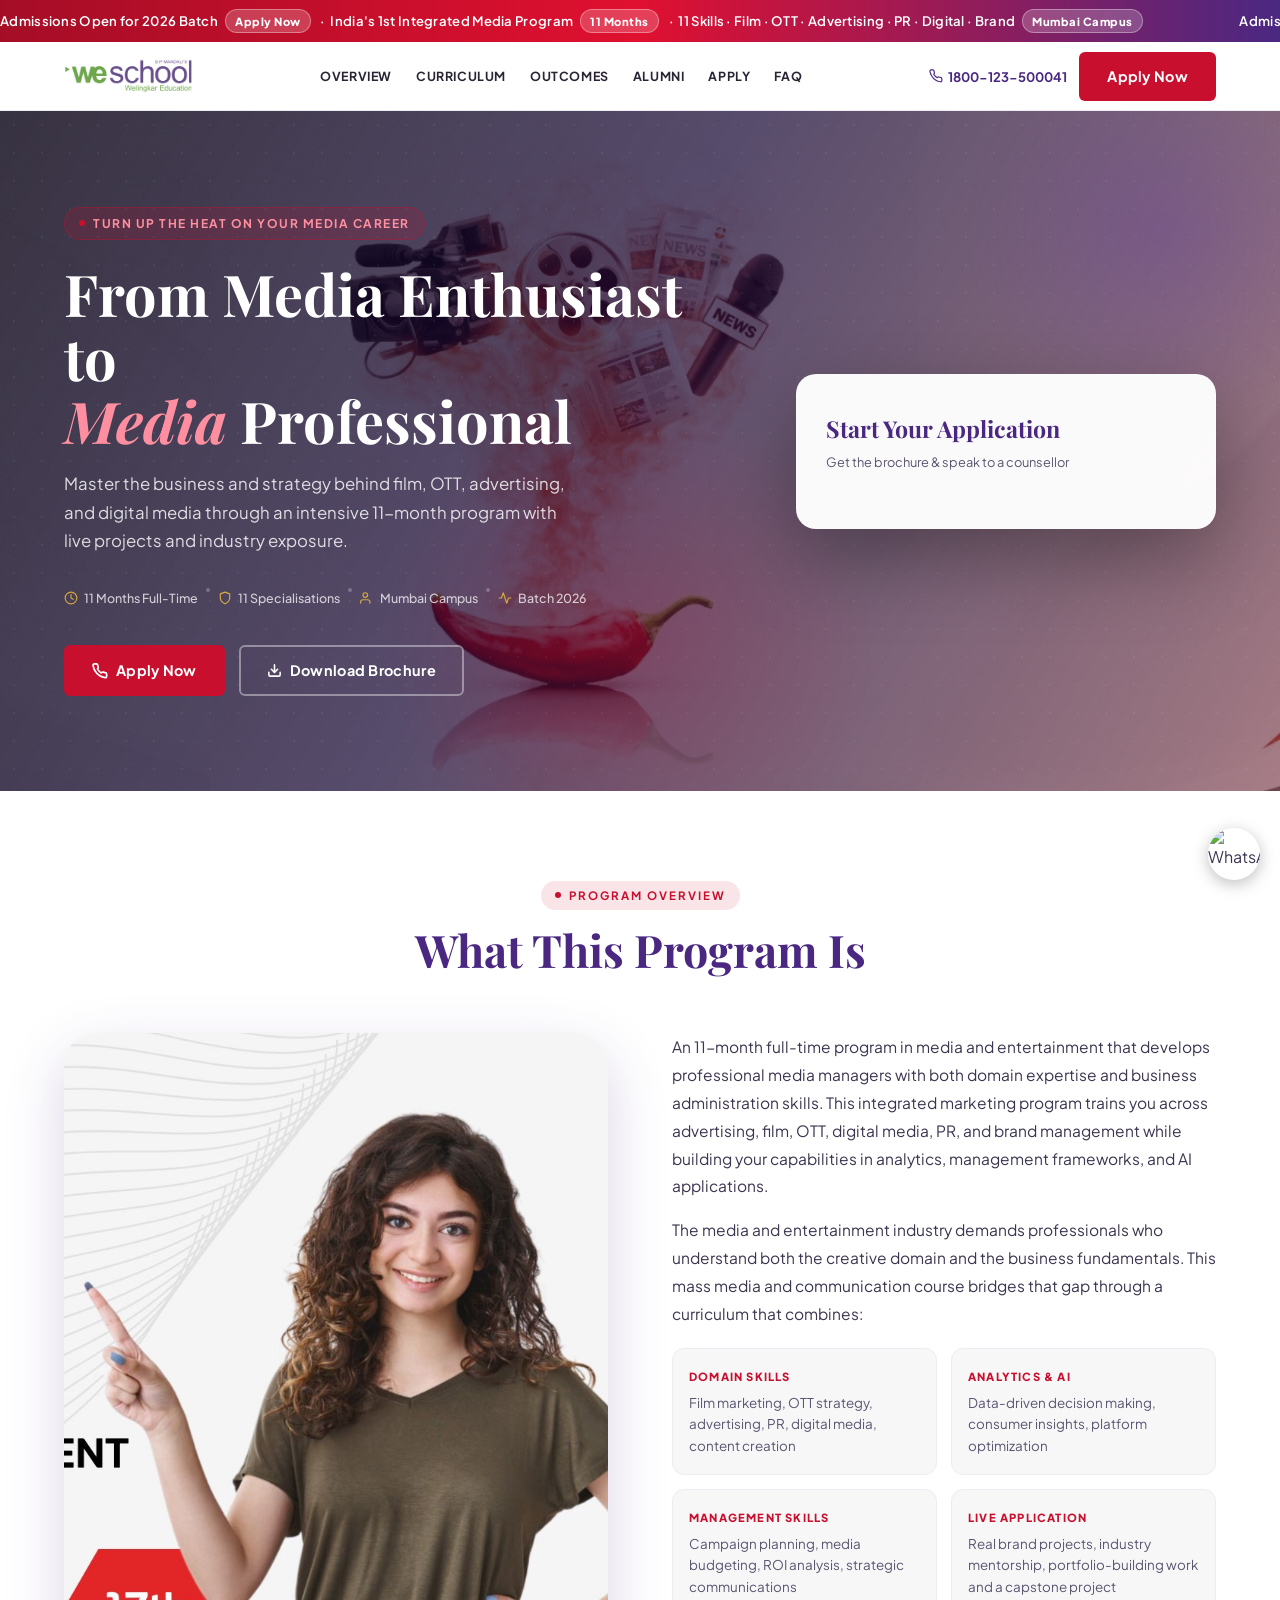
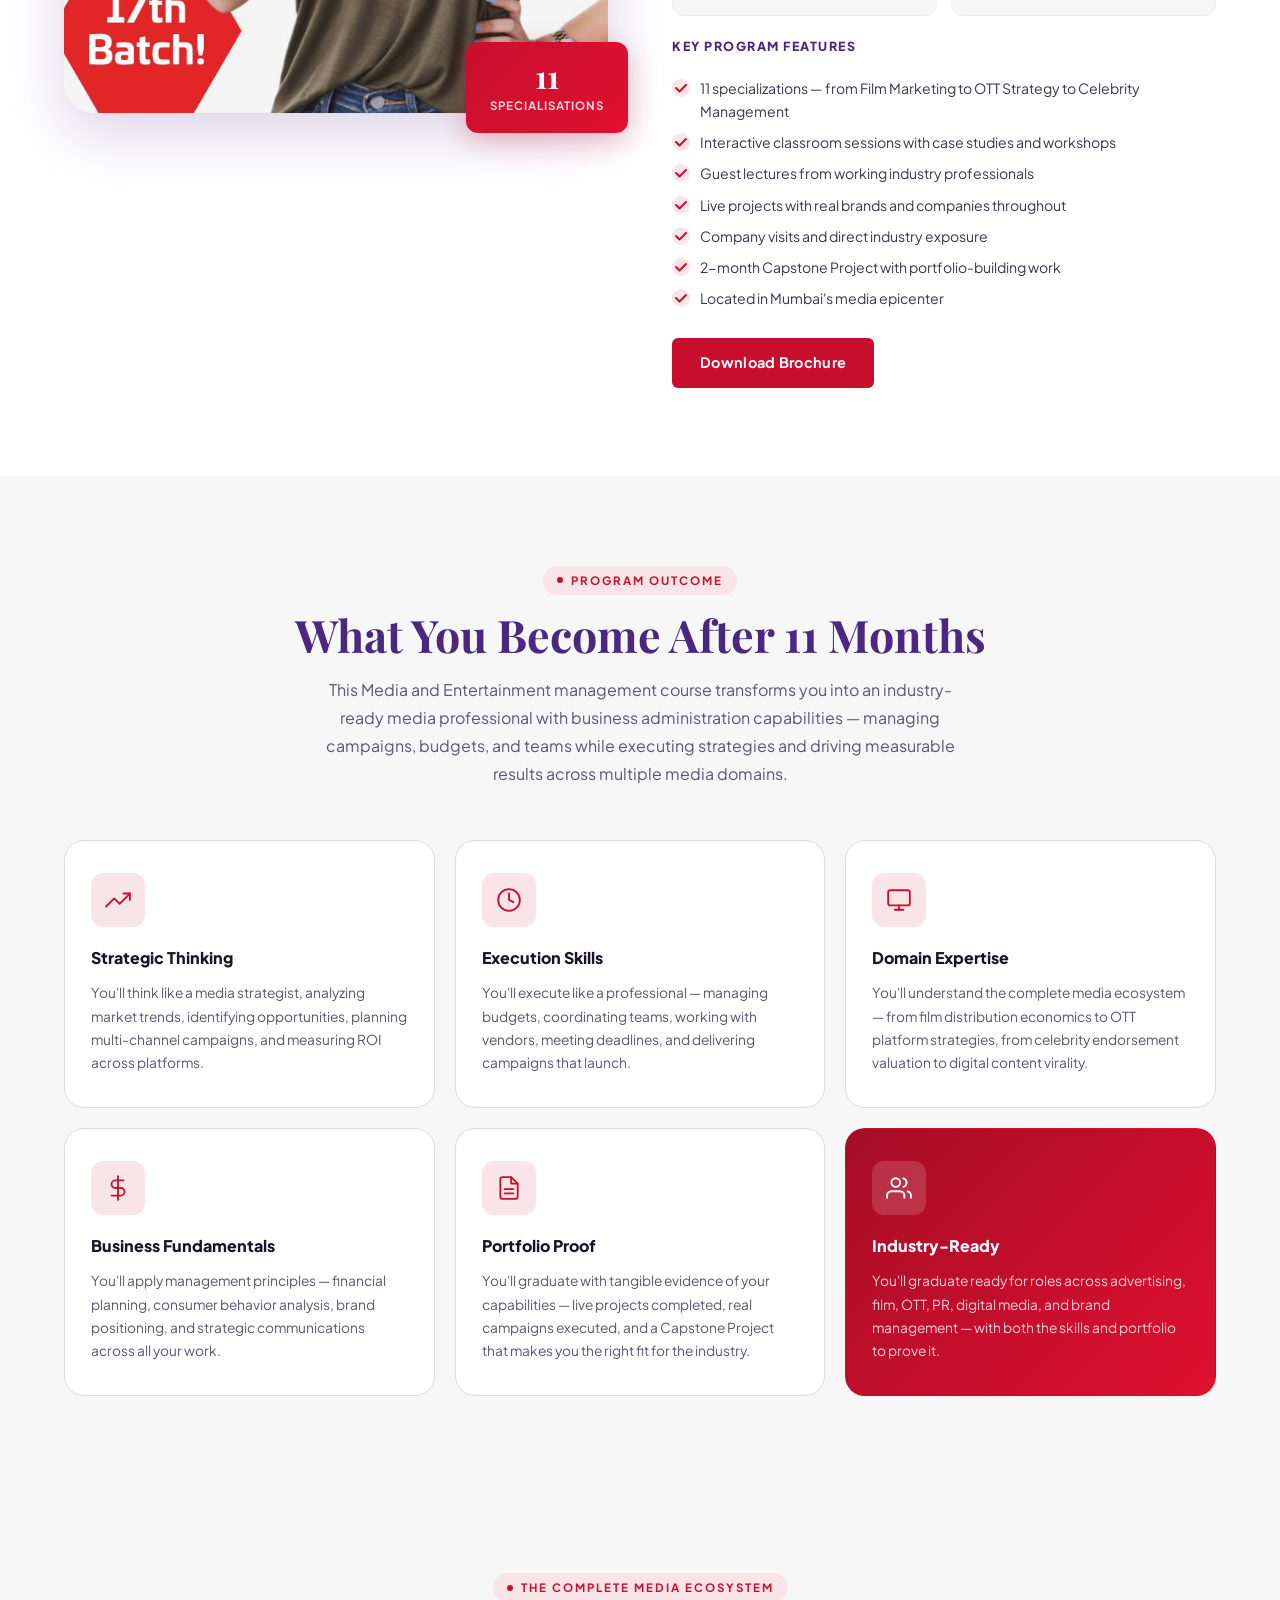
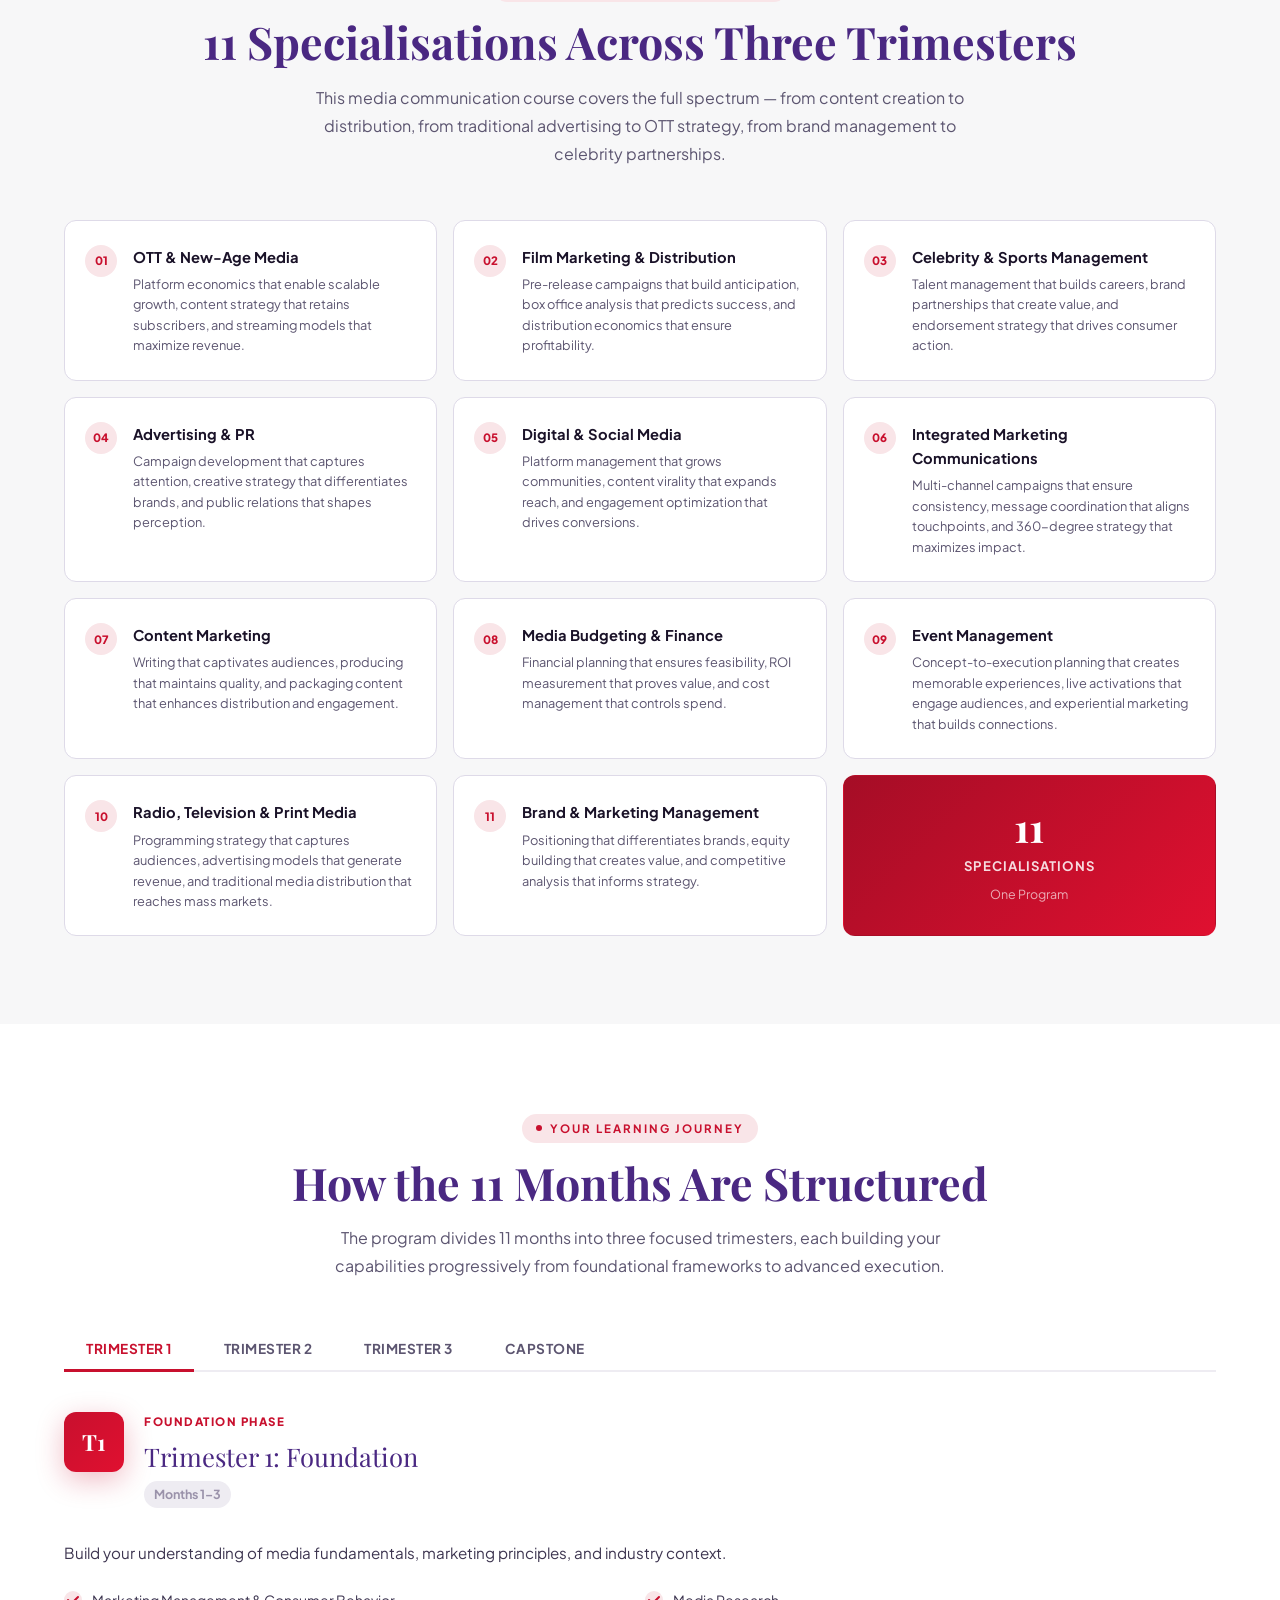
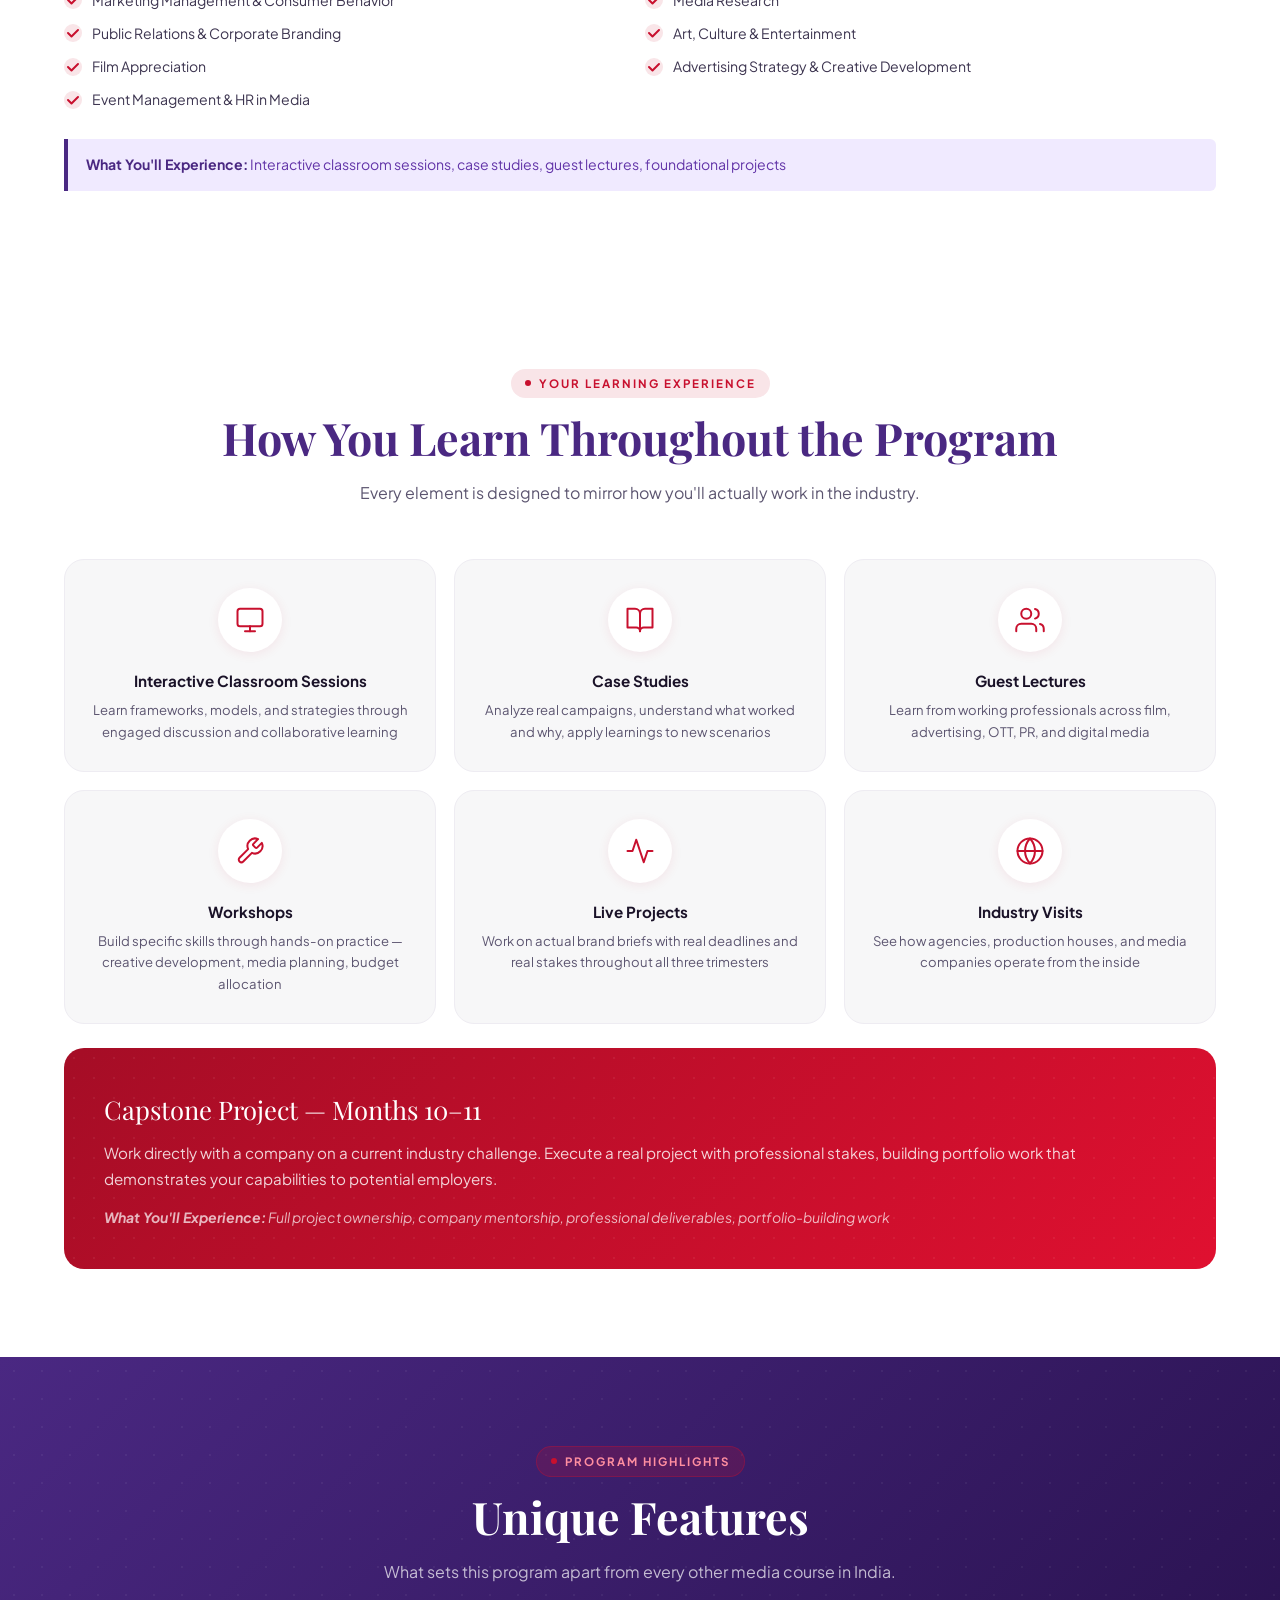
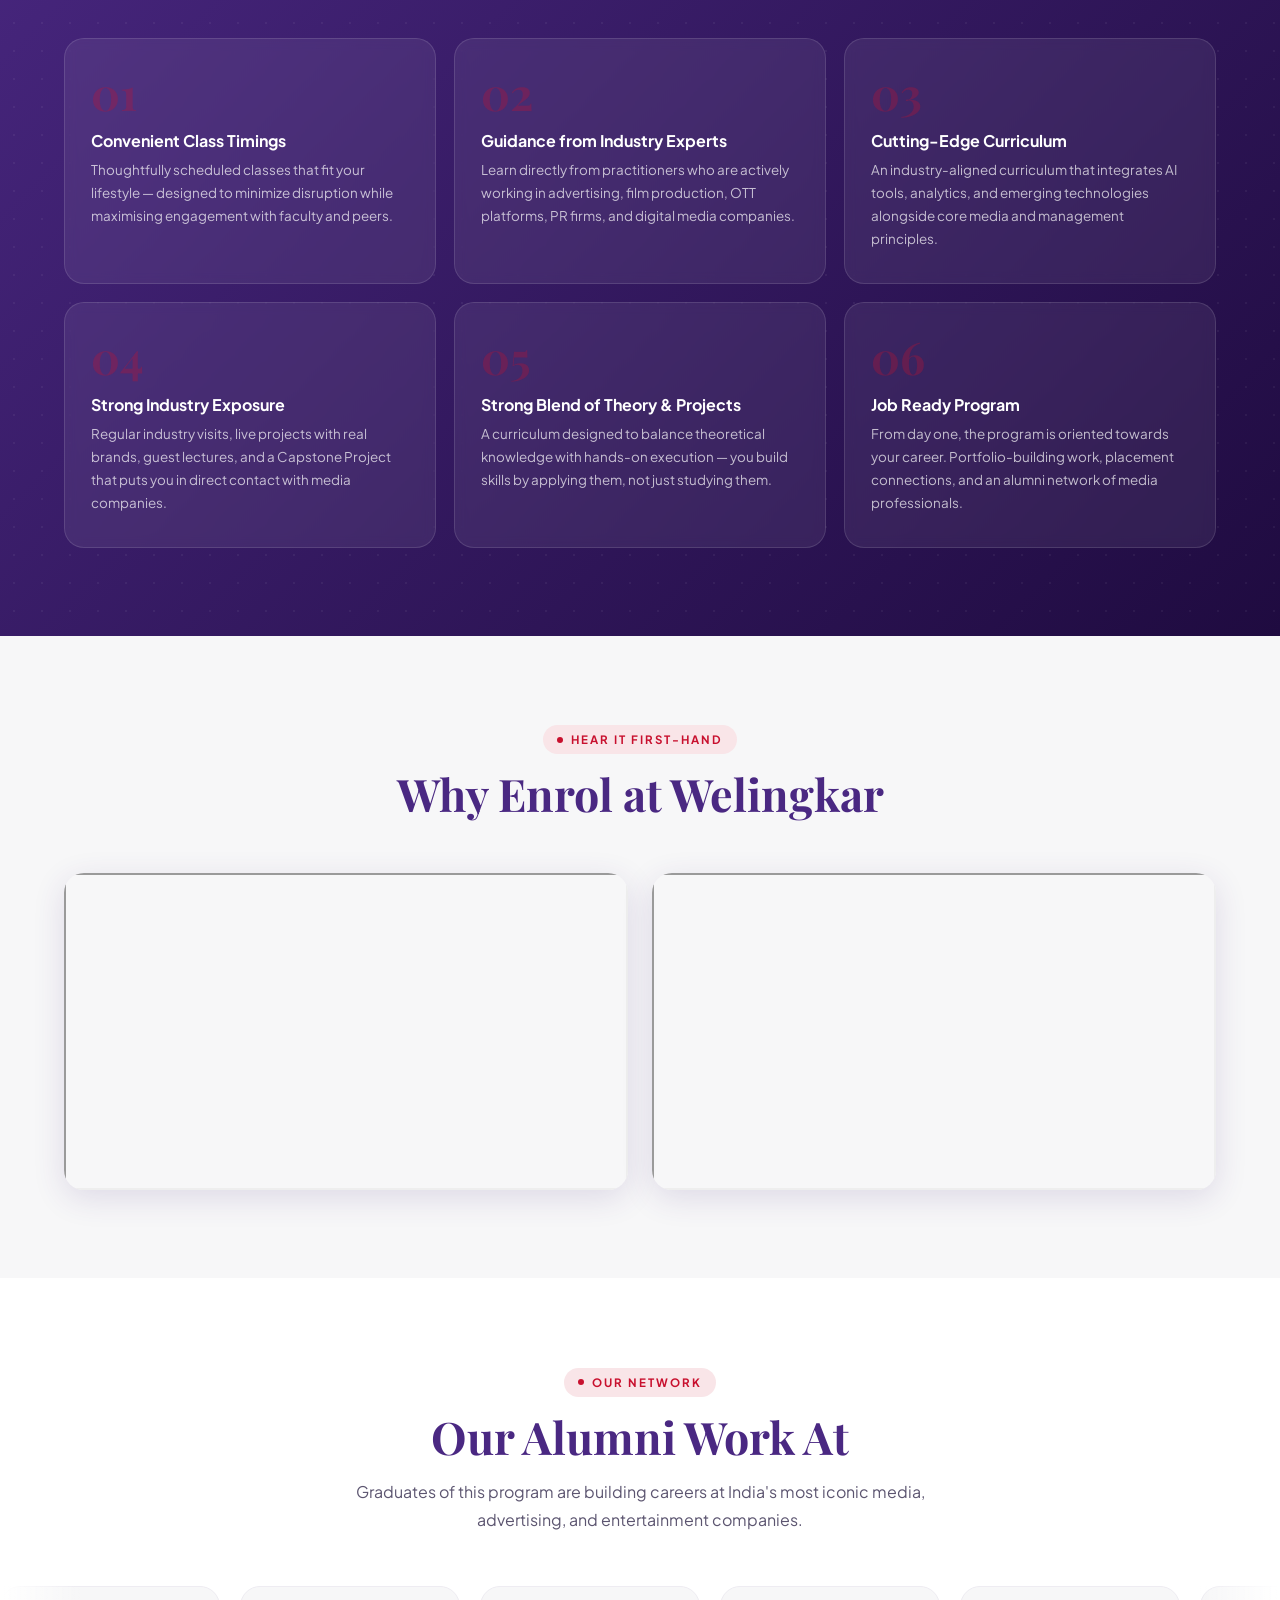
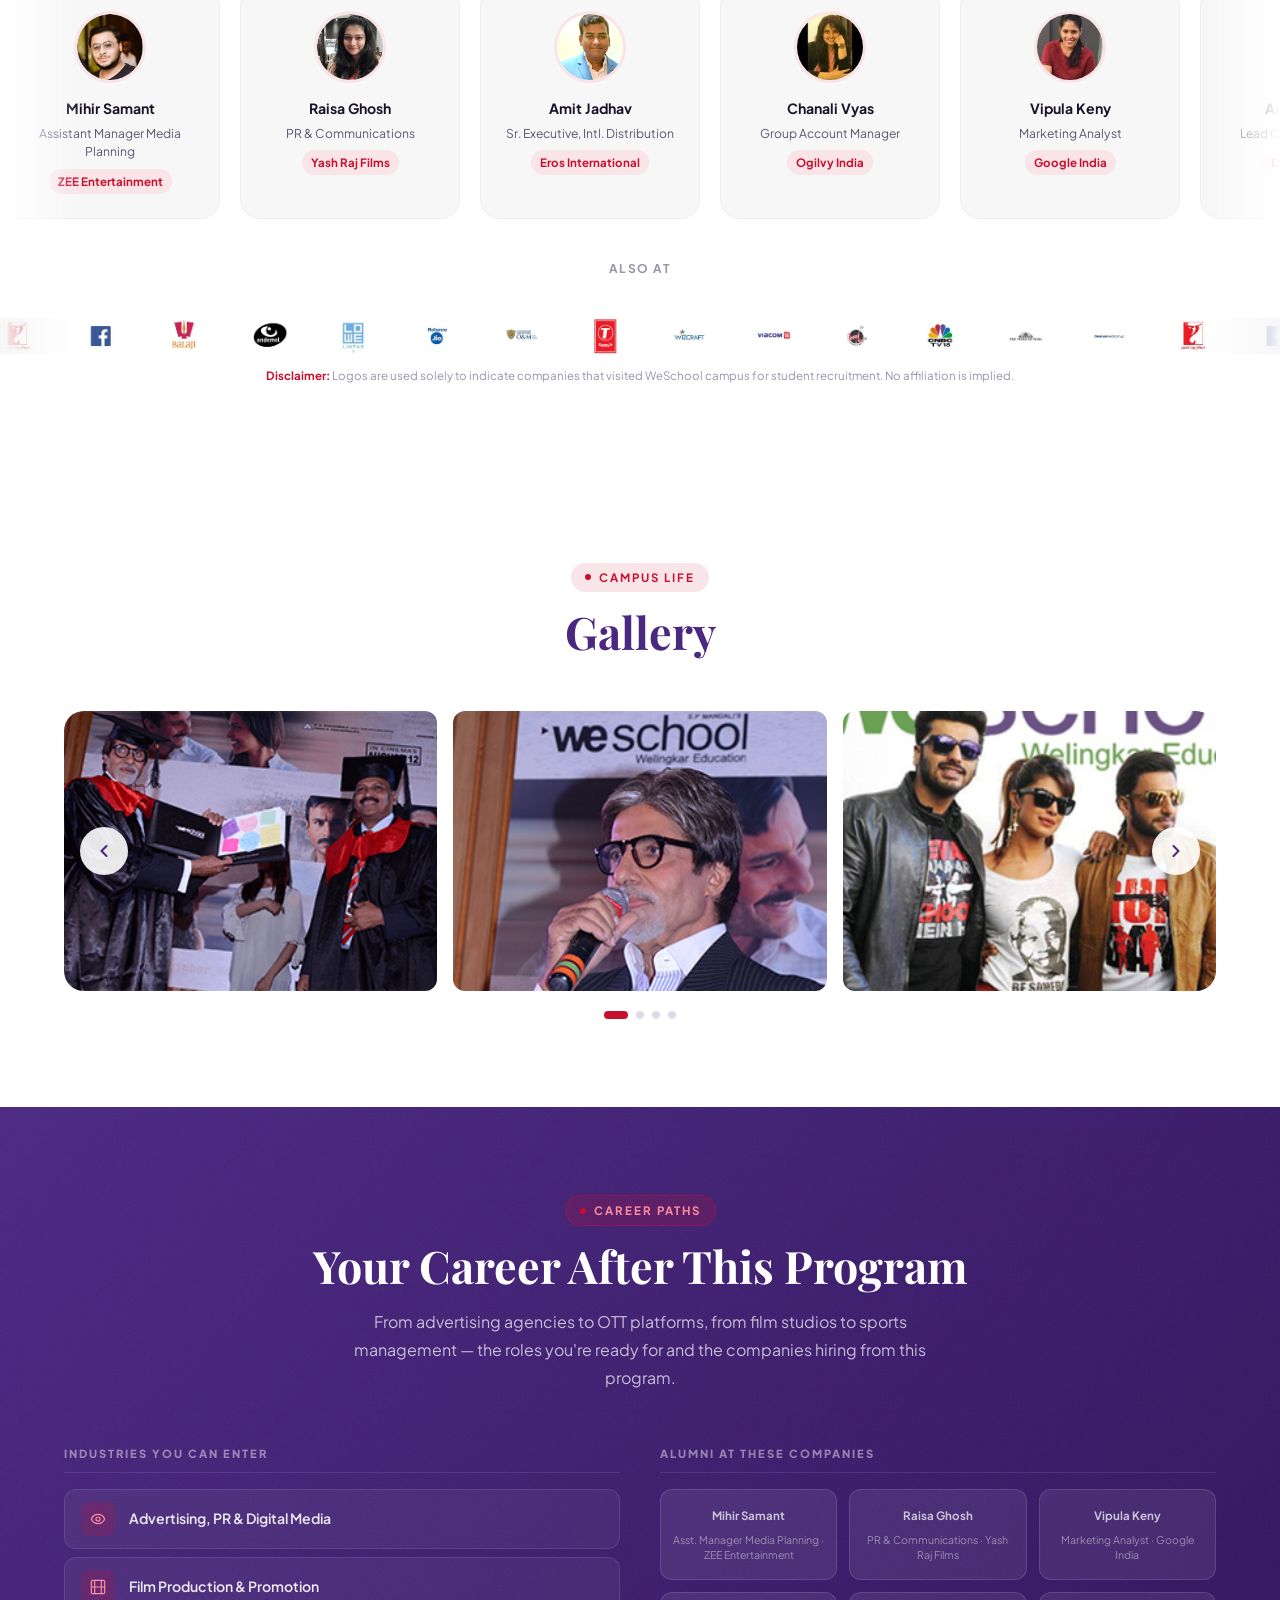
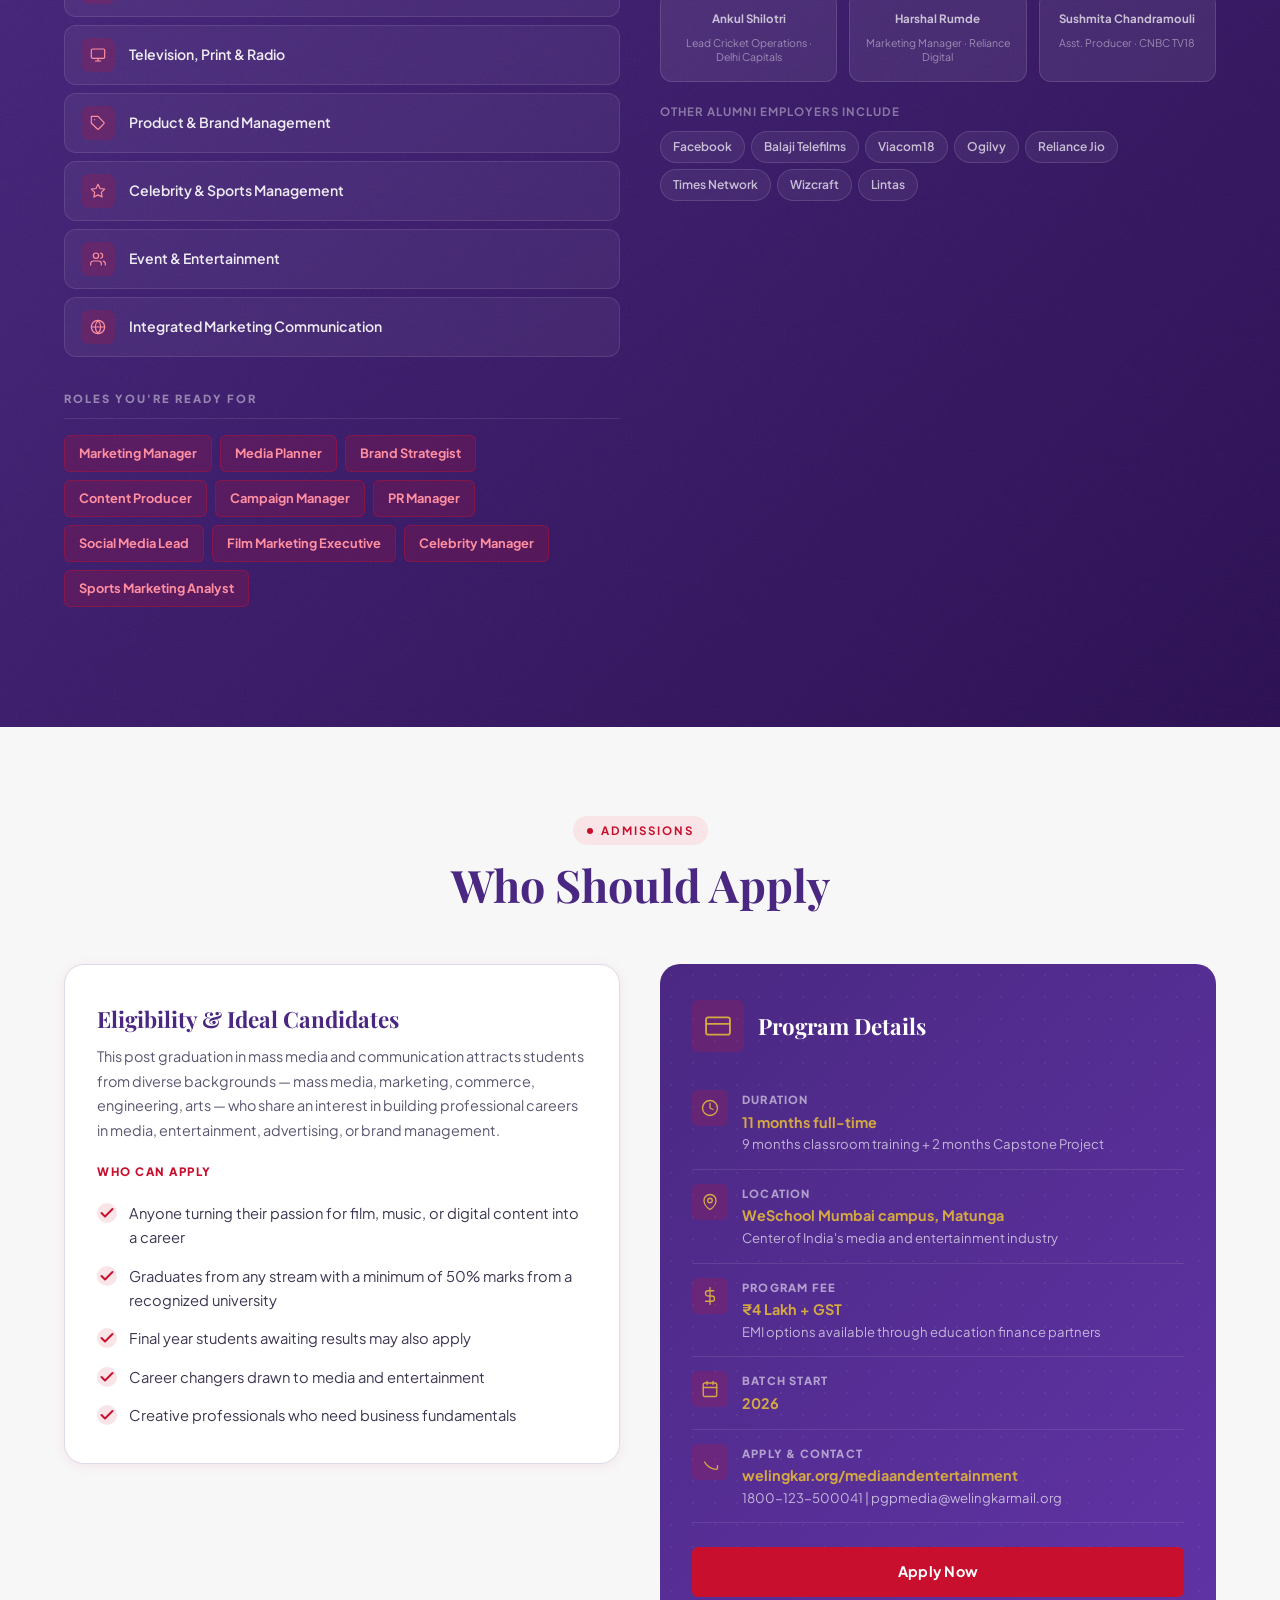
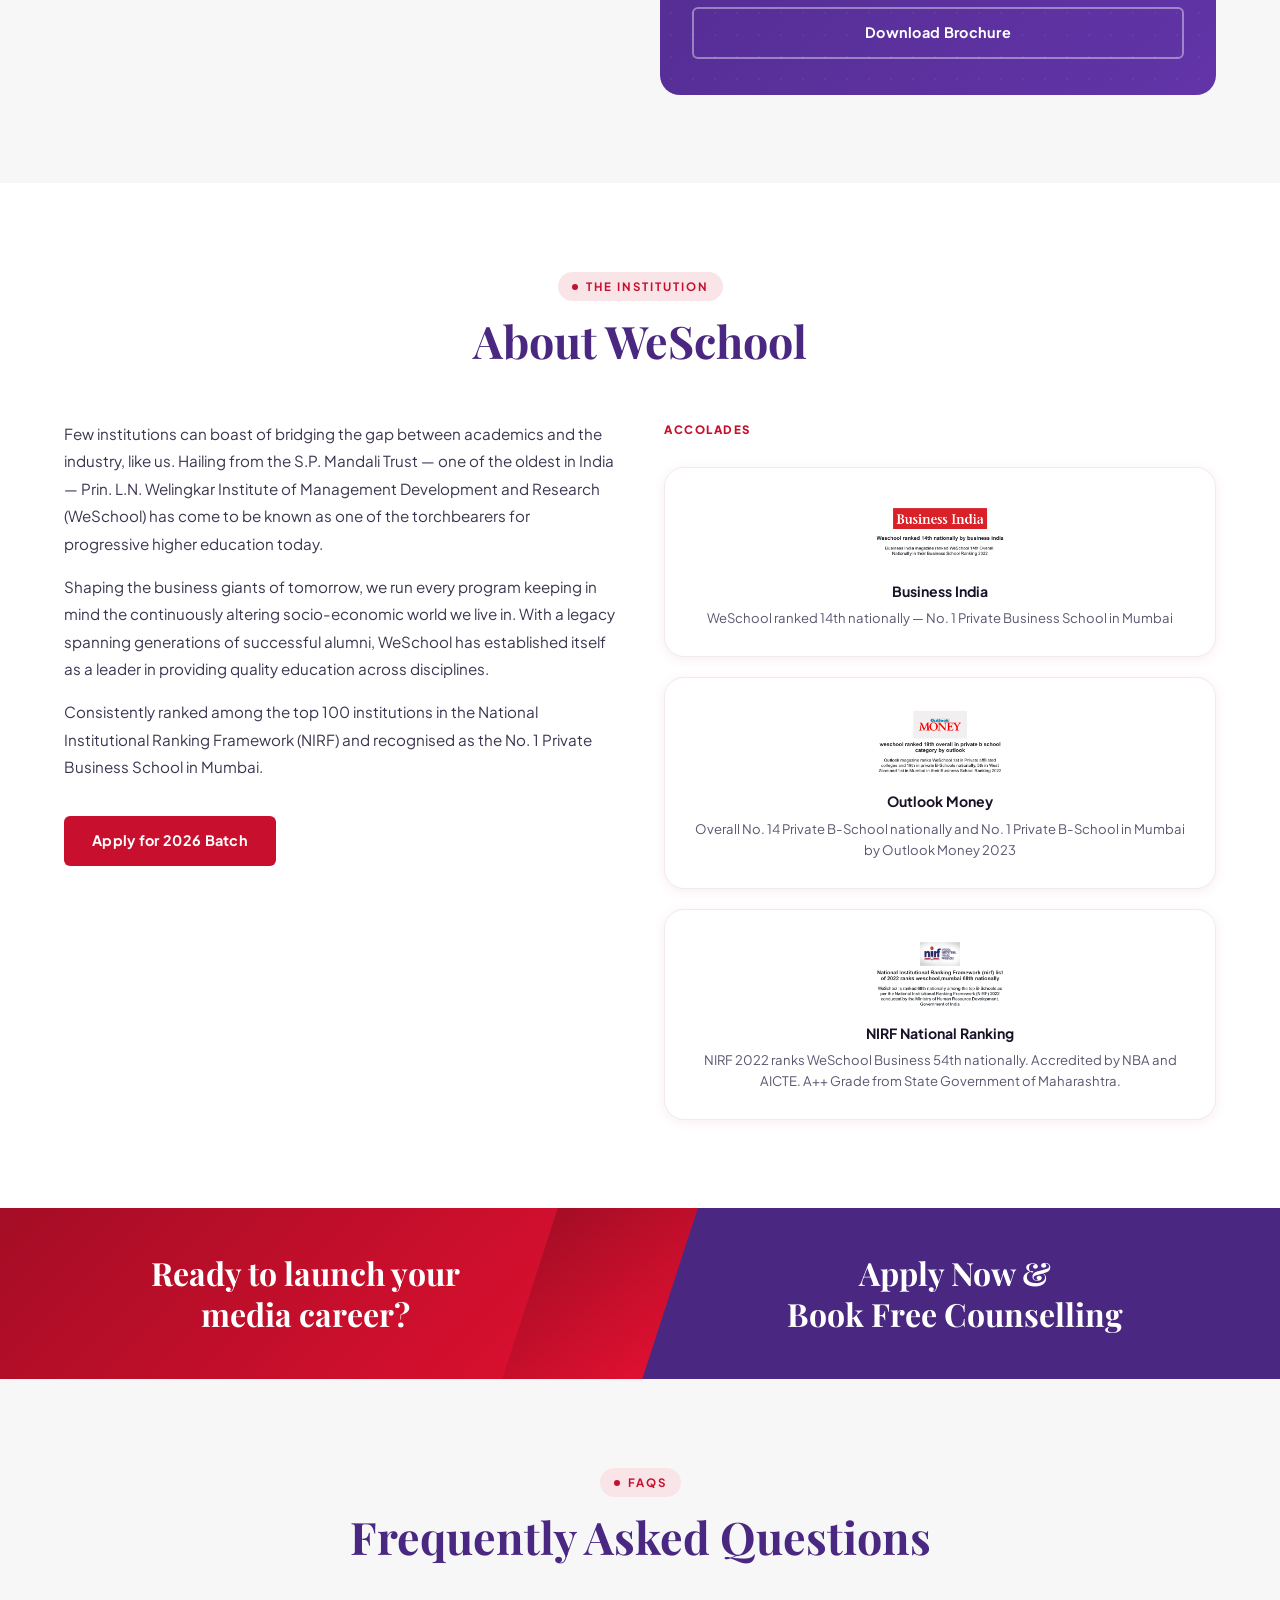
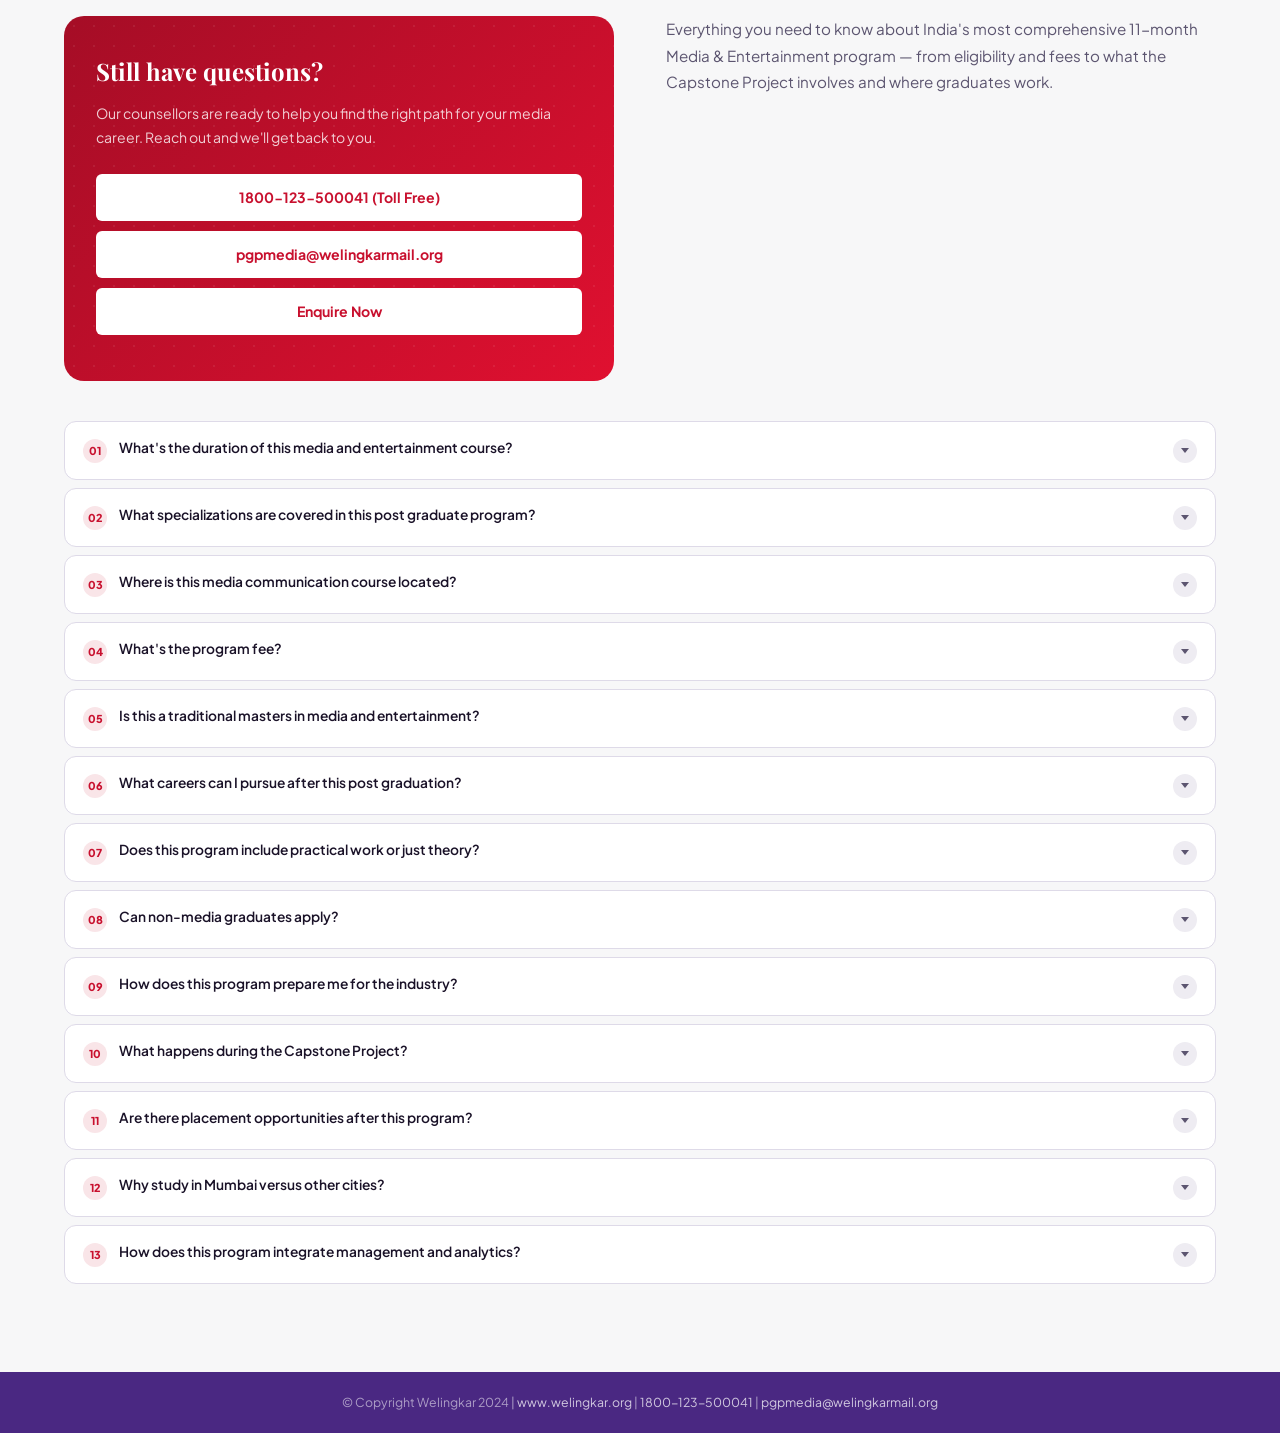
==== index3.html @ b77b3a00 "done" ====
<!doctype html>
<html lang="en">
<head>
<meta charset="utf-8"/>
<meta name="viewport" content="width=device-width,initial-scale=1"/>
<title>WeSchool | PG Program in Media & Entertainment – 11 Months</title>
<meta name="description" content="Join WeSchool's 11-month full-time Post Graduate Program in Media & Entertainment. Build careers in advertising, film, OTT, PR, digital media & brand management."/>
<link rel="preconnect" href="https://fonts.googleapis.com"/>
<link rel="preconnect" href="https://fonts.gstatic.com" crossorigin/>
<link href="https://fonts.googleapis.com/css2?family=Playfair+Display:ital,wght@0,700;0,800;0,900;1,700;1,800&family=Plus+Jakarta+Sans:wght@300;400;500;600;700;800&display=swap" rel="stylesheet"/>
<style>
/* ── TOKENS ─────────────────────────────── */
:root{
  --red:#c8102e;--red-dk:#a50d26;--red-mid:#e01030;--red-lt:#f9e5e8;
  --pur:#4a2882;--pur-mid:#6234a8;--pur-soft:#8b5fcf;--pur-pale:#f0eaff;
  --gold:#d4a843;
  --white:#fff;--off:#faf9fc;
  --g50:#f7f7f8;--g100:#eeecf2;--g200:#dedae8;--g400:#9a92aa;--g600:#5c5570;--g800:#2a2535;
  --txt:#3d3550;--txt-dk:#1a1228;
  --r-sm:6px;--r-md:12px;--r-lg:20px;--r-xl:32px;
  --sh-sm:0 2px 12px rgba(200,16,46,.08);--sh-md:0 8px 32px rgba(74,40,130,.14);--sh-lg:0 20px 60px rgba(74,40,130,.2);--sh-red:0 8px 28px rgba(200,16,46,.28);
  --tr:.28s cubic-bezier(.4,0,.2,1);
  --fd:"Playfair Display",Georgia,serif;--fb:"Plus Jakarta Sans",sans-serif;
  --mw:1200px;
}
*,*::before,*::after{box-sizing:border-box;margin:0;padding:0}
html{scroll-behavior:smooth;font-size:16px}
body{font-family:var(--fb);color:var(--txt);background:var(--white);overflow-x:hidden;line-height:1.65}
img{max-width:100%;display:block}
a{text-decoration:none;color:inherit}
ul{list-style:none}
button{font-family:inherit;cursor:pointer}
.container{width:100%;max-width:var(--mw);margin:0 auto;padding:0 24px}
.sp{padding:88px 0}
.sp-sm{padding:64px 0}
.tc{text-align:center}
.tc .sub{margin:0 auto}

/* ── EYEBROW ─────────────────────────────── */
.ew{display:inline-flex;align-items:center;gap:8px;font-size:.72rem;font-weight:700;letter-spacing:2px;text-transform:uppercase;color:var(--red);background:var(--red-lt);padding:5px 14px;border-radius:30px;margin-bottom:14px}
.ew-dot{width:6px;height:6px;background:var(--red);border-radius:50%;animation:pulse 1.8s infinite}
@keyframes pulse{0%,100%{box-shadow:0 0 0 0 rgba(200,16,46,.5)}60%{box-shadow:0 0 0 7px rgba(200,16,46,0)}}

/* ── TITLES ─────────────────────────────── */
.h2{font-family:var(--fd);font-size:clamp(1.9rem,3.5vw,2.8rem);color:var(--pur);line-height:1.18;margin-bottom:.9rem}
.sub{font-size:1rem;color:var(--g600);line-height:1.75;max-width:660px}

/* ── BUTTONS ─────────────────────────────── */
.btn{display:inline-flex;align-items:center;gap:8px;font-family:var(--fb);font-weight:700;border:none;cursor:pointer;transition:all var(--tr);letter-spacing:.3px;border-radius:var(--r-sm)}
.btn-r{background:var(--red);color:#fff;font-size:.9rem;padding:13px 28px}.btn-r:hover{background:var(--red-dk);transform:translateY(-2px);box-shadow:var(--sh-red)}
.btn-ow{background:transparent;color:#fff;font-size:.9rem;padding:12px 26px;border:2px solid rgba(255,255,255,.4)}.btn-ow:hover{border-color:#fff;background:rgba(255,255,255,.1)}
.btn-p{background:var(--pur);color:#fff;font-size:.88rem;padding:11px 24px}.btn-p:hover{background:var(--pur-mid);transform:translateY(-2px);box-shadow:var(--sh-md)}

/* ── REVEAL ─────────────────────────────── */
.rv{opacity:0;transform:translateY(24px);transition:opacity .6s ease,transform .6s ease}
.rv.vis{opacity:1;transform:none}
.d1{transition-delay:.1s}.d2{transition-delay:.2s}.d3{transition-delay:.3s}

/* ── ANN BAR ─────────────────────────────── */
.ann{background:linear-gradient(90deg,var(--red-dk),var(--red-mid),var(--pur));color:#fff;overflow:hidden;padding:9px 0;position:relative;z-index:200}
.ann-track{display:flex;white-space:nowrap;animation:scroll-l 40s linear infinite}
.ann-track:hover{animation-play-state:paused}
.ann-text{font-size:.82rem;font-weight:600;padding-right:80px;letter-spacing:.3px}
.ann-tag{display:inline-block;background:rgba(255,255,255,.2);border:1px solid rgba(255,255,255,.35);color:#fff;font-size:.7rem;font-weight:800;padding:2px 9px;border-radius:20px;margin:0 5px;letter-spacing:.5px}
@keyframes scroll-l{from{transform:translateX(100vw)}to{transform:translateX(-100%)}}

/* ── HEADER ─────────────────────────────── */
.hdr{position:sticky;top:0;z-index:999;background:rgba(255,255,255,.97);backdrop-filter:blur(14px);border-bottom:1px solid var(--g100);transition:box-shadow var(--tr)}
.hdr.sc{box-shadow:0 4px 24px rgba(74,40,130,.1)}
.nav{display:flex;align-items:center;justify-content:space-between;height:68px;gap:16px}
.nav-logo img{height:44px;width:auto}
.nav-links{display:flex;align-items:center;gap:2px;flex:1;justify-content:center}
.nav-links a{font-size:.78rem;font-weight:700;color:var(--g800);padding:6px 11px;border-radius:var(--r-sm);letter-spacing:.6px;text-transform:uppercase;transition:all var(--tr)}
.nav-links a:hover{color:var(--red);background:var(--red-lt)}
.nav-r{display:flex;align-items:center;gap:12px}
.nav-phone{font-size:.82rem;font-weight:700;color:var(--pur);display:flex;align-items:center;gap:5px}
.nav-phone svg{width:14px;height:14px;stroke:var(--pur);fill:none;stroke-width:2;stroke-linecap:round;stroke-linejoin:round}
.ham{display:none;flex-direction:column;justify-content:center;gap:5px;width:36px;height:36px;background:none;border:none;cursor:pointer;padding:4px}
.ham span{display:block;width:100%;height:2px;background:var(--pur);border-radius:2px;transition:all var(--tr)}
.ham.open span:nth-child(1){transform:translateY(7px) rotate(45deg)}
.ham.open span:nth-child(2){opacity:0}
.ham.open span:nth-child(3){transform:translateY(-7px) rotate(-45deg)}
.mob-nav{display:none;flex-direction:column;background:#fff;border-top:1px solid var(--g100);padding:16px 24px 20px;gap:4px}
.mob-nav a{font-size:.88rem;font-weight:600;color:var(--g800);padding:10px 12px;border-radius:var(--r-sm);text-transform:uppercase;letter-spacing:.4px;transition:all var(--tr)}
.mob-nav a:hover{color:var(--red);background:var(--red-lt)}
.mob-nav .btn-r{margin-top:8px;justify-content:center}

/* ── HERO ─────────────────────────────── */
.hero{position:relative;background-color:#0d0520;background-image:url("/images/banners/1.jpg");background-size:cover;background-position:center top;min-height:680px;display:flex;align-items:center;overflow:hidden}
.hero-ov{position:absolute;inset:0;background:linear-gradient(120deg,rgba(8,2,20,.82) 0%,rgba(20,5,50,.72) 45%,rgba(92,15,32,.55) 100%);z-index:1}
.hero-noise{position:absolute;inset:0;background-image:url("data:image/svg+xml,%3Csvg viewBox='0 0 256 256' xmlns='http://www.w3.org/2000/svg'%3E%3Cfilter id='n'%3E%3CfeTurbulence type='fractalNoise' baseFrequency='.9' numOctaves='4' stitchTiles='stitch'/%3E%3C/filter%3E%3Crect width='100%25' height='100%25' filter='url(%23n)' opacity='.03'/%3E%3C/svg%3E");background-size:128px;pointer-events:none;z-index:2}
.hero-dots{position:absolute;inset:0;background-image:radial-gradient(rgba(255,255,255,.05) 1px,transparent 1px);background-size:28px 28px;pointer-events:none;z-index:2}
.hero-glow-r{position:absolute;bottom:-100px;right:400px;width:500px;height:500px;border-radius:50%;background:radial-gradient(circle,rgba(200,16,46,.2) 0%,transparent 70%);pointer-events:none;z-index:2}
.hero-glow-p{position:absolute;top:-80px;right:-80px;width:400px;height:400px;border-radius:50%;background:radial-gradient(circle,rgba(98,52,168,.25) 0%,transparent 70%);pointer-events:none;z-index:2}
.hero-in{position:relative;z-index:10;display:grid;grid-template-columns:1fr 420px;gap:56px;align-items:center;width:100%;max-width:var(--mw);margin:0 auto;padding:72px 24px}
.hero-cnt{color:#fff}
.hero-pre{display:inline-flex;align-items:center;gap:8px;background:rgba(200,16,46,.18);border:1px solid rgba(200,16,46,.4);color:#ff8fa0;font-size:.75rem;font-weight:700;letter-spacing:1.5px;text-transform:uppercase;padding:6px 14px;border-radius:30px;margin-bottom:22px;animation:fuA .6s ease both}
.hero-pre-dot{width:6px;height:6px;background:var(--red);border-radius:50%;animation:pulse 1.6s infinite}
.hero-h1{font-family:var(--fd);font-size:clamp(2.2rem,4.5vw,3.7rem);line-height:1.1;color:#fff;margin-bottom:18px;animation:fuA .6s .1s ease both}
.hero-h1 em{font-style:italic;color:#ff8fa0}
.hero-p{font-size:1.05rem;color:rgba(255,255,255,.82);line-height:1.7;margin-bottom:32px;max-width:520px;animation:fuA .6s .2s ease both}
.hero-pills{display:flex;flex-wrap:wrap;gap:8px;margin-bottom:36px;animation:fuA .6s .3s ease both}
.pill{display:flex;align-items:center;gap:6px;font-size:.78rem;color:rgba(255,255,255,.75);font-weight:500}
.pill svg{stroke:var(--gold);fill:none;stroke-width:2;stroke-linecap:round;stroke-linejoin:round;width:14px;height:14px;flex-shrink:0}
.pill-sep{width:4px;height:4px;background:rgba(255,255,255,.25);border-radius:50%}
.hero-ctas{display:flex;gap:14px;flex-wrap:wrap;animation:fuA .6s .4s ease both}
.hero-form{background:rgba(255,255,255,.97);border-radius:var(--r-lg);padding:36px 30px;box-shadow:0 28px 80px rgba(0,0,0,.35);animation:fuR .7s .2s ease both;position:relative;z-index:10}
.hero-form h2{font-family:var(--fd);font-size:1.45rem;color:var(--pur);margin-bottom:4px}
.hero-form p{font-size:.8rem;color:var(--g600);margin-bottom:20px}
@keyframes fuA{from{opacity:0;transform:translateY(24px)}to{opacity:1;transform:translateY(0)}}
@keyframes fuR{from{opacity:0;transform:translateX(30px)}to{opacity:1;transform:translateX(0)}}



/* ── OVERVIEW ─────────────────────────────── */
.ov-grid{display:grid;grid-template-columns:1fr 1fr;gap:64px;align-items:start;margin-top:56px}
.ov-img{border-radius:var(--r-xl);overflow:hidden;box-shadow:var(--sh-lg);position:relative}
.ov-img img{width:100%;aspect-ratio:4/5;object-fit:cover;transition:transform .5s ease}
.ov-img:hover img{transform:scale(1.03)}
.ov-badge{position:absolute;bottom:-20px;right:-20px;background:linear-gradient(135deg,var(--red),var(--red-mid));color:#fff;border-radius:var(--r-md);padding:18px 24px;box-shadow:var(--sh-red);text-align:center}
.ov-badge .num{font-family:var(--fd);font-size:2rem;font-weight:700;line-height:1}
.ov-badge .lbl{font-size:.72rem;font-weight:700;letter-spacing:1px;text-transform:uppercase;opacity:.85;margin-top:4px}
.ov-pillars{display:grid;grid-template-columns:1fr 1fr;gap:14px;margin:20px 0}
.pillar{background:var(--g50);border:1.5px solid var(--g100);border-radius:var(--r-md);padding:18px 16px;transition:all var(--tr)}
.pillar:hover{border-color:var(--red-lt);background:#fff;box-shadow:var(--sh-sm);transform:translateY(-3px)}
.pillar-lbl{font-size:.7rem;font-weight:800;letter-spacing:1.2px;text-transform:uppercase;color:var(--red);margin-bottom:6px}
.pillar p{font-size:.84rem;color:var(--g600);line-height:1.6}
.feat-list{margin-top:20px;display:flex;flex-direction:column;gap:8px}
.feat-row{display:flex;align-items:flex-start;gap:10px;font-size:.88rem;color:var(--txt)}
.feat-row::before{content:"";flex-shrink:0;width:18px;height:18px;background:var(--red-lt);border-radius:50%;background-image:url("data:image/svg+xml,%3Csvg viewBox='0 0 18 18' xmlns='http://www.w3.org/2000/svg'%3E%3Cpolyline points='4,9 7.5,12.5 14,6' stroke='%23c8102e' stroke-width='2' stroke-linecap='round' stroke-linejoin='round' fill='none'/%3E%3C/svg%3E");background-repeat:no-repeat;background-size:100%;margin-top:2px}

/* ── OUTCOMES ─────────────────────────────── */
.out-sec{background:var(--g50);padding:88px 0}
.out-grid{display:grid;grid-template-columns:repeat(3,1fr);gap:20px;margin-top:52px}
.out-card{background:#fff;border:1.5px solid var(--g200);border-radius:var(--r-lg);padding:32px 26px;transition:all var(--tr);position:relative;overflow:hidden}
.out-card::before{content:"";position:absolute;top:0;left:0;width:100%;height:4px;background:linear-gradient(90deg,var(--red),var(--red-mid));transform:scaleX(0);transform-origin:left;transition:transform var(--tr)}
.out-card:hover{transform:translateY(-5px);box-shadow:var(--sh-md);border-color:var(--red-lt)}
.out-card:hover::before{transform:scaleX(1)}
.out-ico{width:54px;height:54px;background:var(--red-lt);border-radius:var(--r-md);display:flex;align-items:center;justify-content:center;margin-bottom:18px;transition:background var(--tr)}
.out-card:hover .out-ico{background:var(--red)}
.out-ico svg{width:26px;height:26px;stroke:var(--red);fill:none;stroke-width:1.7;stroke-linecap:round;stroke-linejoin:round;transition:stroke var(--tr)}
.out-card:hover .out-ico svg{stroke:#fff}
.out-title{font-size:1rem;font-weight:800;color:var(--txt-dk);margin-bottom:10px}
.out-text{font-size:.86rem;color:var(--g600);line-height:1.7}

/* ── CAREER PATHS (dark section) ─────────────────────────────── */
.car-sec{background:linear-gradient(135deg,var(--pur) 0%,#2a0d52 100%);padding:88px 0;position:relative;overflow:hidden}
.car-sec::before{content:"";position:absolute;inset:0;background-image:url("data:image/svg+xml,%3Csvg viewBox='0 0 256 256' xmlns='http://www.w3.org/2000/svg'%3E%3Cfilter id='n'%3E%3CfeTurbulence type='fractalNoise' baseFrequency='.85' numOctaves='4' stitchTiles='stitch'/%3E%3C/filter%3E%3Crect width='100%25' height='100%25' filter='url(%23n)' opacity='.05'/%3E%3C/svg%3E");background-size:128px;pointer-events:none}
.car-sec .container{position:relative;z-index:1}
.car-sec .h2{color:#fff}
.car-sec .ew{background:rgba(200,16,46,.2);color:#ff8fa0;border:1px solid rgba(200,16,46,.4)}
.car-layout{margin-top:52px;display:grid;grid-template-columns:1fr 1fr;gap:40px;align-items:start}
.col-lbl{font-size:.7rem;font-weight:800;letter-spacing:2px;text-transform:uppercase;color:rgba(255,255,255,.45);margin-bottom:16px;padding-bottom:10px;border-bottom:1px solid rgba(255,255,255,.1)}
.ind-list{display:flex;flex-direction:column;gap:8px;margin-bottom:32px}
.ind-item{display:flex;align-items:center;gap:14px;background:rgba(255,255,255,.05);border:1px solid rgba(255,255,255,.1);border-radius:var(--r-md);padding:12px 16px;transition:all var(--tr)}
.ind-item:hover{background:rgba(200,16,46,.18);border-color:rgba(200,16,46,.4)}
.ind-ico{width:34px;height:34px;background:rgba(200,16,46,.2);border-radius:8px;display:flex;align-items:center;justify-content:center;flex-shrink:0}
.ind-ico svg{width:16px;height:16px;stroke:#ff8fa0;fill:none;stroke-width:1.8;stroke-linecap:round;stroke-linejoin:round}
.ind-name{font-size:.88rem;font-weight:600;color:rgba(255,255,255,.9)}
.roles-wrap{display:flex;flex-wrap:wrap;gap:8px;margin-bottom:32px}
.role-chip{display:inline-block;background:rgba(200,16,46,.2);border:1px solid rgba(200,16,46,.4);color:#ff8fa0;font-size:.8rem;font-weight:700;padding:7px 14px;border-radius:var(--r-sm);transition:all var(--tr)}
.role-chip:hover{background:var(--red);color:#fff}
/* Alumni logo grid */
.alumni-logos-grid{display:grid;grid-template-columns:repeat(3,1fr);gap:12px;margin-bottom:20px}
.alumni-logo-card{background:rgba(255,255,255,.08);border:1px solid rgba(255,255,255,.12);border-radius:var(--r-md);padding:16px 12px;display:flex;flex-direction:column;align-items:center;gap:8px;transition:all var(--tr)}
.alumni-logo-card:hover{background:rgba(255,255,255,.14);border-color:rgba(200,16,46,.4)}
.alumni-logo-card img{height:38px;width:auto;object-fit:contain}
.alumni-logo-card .aname{font-size:.72rem;font-weight:700;color:rgba(255,255,255,.7);text-align:center}
.alumni-logo-card .arole{font-size:.66rem;color:rgba(255,255,255,.45);text-align:center;line-height:1.4}
.more-emp p{font-size:.72rem;color:rgba(255,255,255,.4);margin-bottom:10px;text-transform:uppercase;letter-spacing:1px;font-weight:700}
.emp-tags{display:flex;flex-wrap:wrap;gap:6px}
.emp-tag{background:rgba(255,255,255,.06);border:1px solid rgba(255,255,255,.12);color:rgba(255,255,255,.7);font-size:.75rem;font-weight:600;padding:5px 12px;border-radius:20px}

/* ── CAREER OPP CARDS ─────────────────────────────── */
.copp-sec{background:var(--white);padding:88px 0}
.copp-grid{display:grid;grid-template-columns:repeat(3,1fr);gap:20px;margin-top:52px}
.copp-card{position:relative;border-radius:var(--r-lg);overflow:hidden;aspect-ratio:4/3;cursor:pointer}
.copp-card img{width:100%;height:100%;object-fit:cover;transition:transform .5s ease}
.copp-card:hover img{transform:scale(1.07)}
.copp-ov{position:absolute;inset:0;background:linear-gradient(to top,rgba(13,5,32,.85) 0%,rgba(13,5,32,.3) 50%,transparent 100%);transition:all var(--tr)}
.copp-card:hover .copp-ov{background:linear-gradient(to top,rgba(200,16,46,.8) 0%,rgba(74,40,130,.4) 60%,transparent 100%)}
.copp-lbl{position:absolute;bottom:0;left:0;right:0;padding:20px;color:#fff;font-size:.97rem;font-weight:700;line-height:1.3}

/* ── SPEC GRID ─────────────────────────────── */
.spec-sec{background:var(--g50);padding:88px 0}
.spec-grid{display:grid;grid-template-columns:repeat(3,1fr);gap:16px;margin-top:52px}
.spec-card{background:#fff;border:1.5px solid var(--g200);border-radius:var(--r-md);padding:24px 20px;display:flex;align-items:flex-start;gap:16px;transition:all var(--tr);position:relative;overflow:hidden}
.spec-card::after{content:"";position:absolute;inset:0;background:linear-gradient(135deg,var(--pur) 0%,var(--pur-mid) 100%);transform:translateX(-108%);transition:transform .45s cubic-bezier(.4,0,.2,1);z-index:0}
.spec-card:hover::after{transform:translateX(0)}
.spec-card:hover{border-color:transparent;box-shadow:0 8px 32px rgba(74,40,130,.22)}
.spec-n{flex-shrink:0;width:32px;height:32px;background:var(--red-lt);border-radius:50%;display:flex;align-items:center;justify-content:center;font-size:.72rem;font-weight:800;color:var(--red);position:relative;z-index:1;transition:all var(--tr)}
.spec-card:hover .spec-n{background:rgba(200,16,46,.25);color:#fff}
.spec-info{position:relative;z-index:1}
.spec-name{font-size:.92rem;font-weight:700;color:var(--txt-dk);margin-bottom:5px;transition:color var(--tr)}
.spec-desc{font-size:.8rem;color:var(--g600);line-height:1.6;transition:color var(--tr)}
.spec-card:hover .spec-name{color:#fff}
.spec-card:hover .spec-desc{color:rgba(255,255,255,.75)}

/* ── TRIMESTER ─────────────────────────────── */
.tri-sec{background:var(--white);padding:88px 0}
.tri-tabs{display:flex;gap:8px;margin-top:48px;flex-wrap:wrap;border-bottom:2px solid var(--g100);padding-bottom:0}
.tri-tab{padding:12px 22px;font-size:.85rem;font-weight:700;color:var(--g600);background:transparent;border:none;border-bottom:3px solid transparent;margin-bottom:-2px;cursor:pointer;transition:all var(--tr);text-transform:uppercase;letter-spacing:.5px}
.tri-tab.active,.tri-tab:hover{color:var(--red);border-bottom-color:var(--red)}
.tri-panel{display:none;padding-top:40px}
.tri-panel.active{display:block;animation:fuA .35s ease}
.tri-hdr{display:flex;align-items:flex-start;gap:20px;margin-bottom:32px}
.tri-badge{flex-shrink:0;width:60px;height:60px;background:linear-gradient(135deg,var(--red),var(--red-mid));color:#fff;border-radius:var(--r-md);display:flex;align-items:center;justify-content:center;font-family:var(--fd);font-size:1.4rem;font-weight:700;box-shadow:var(--sh-red)}
.tri-meta .tri-lbl{font-size:.72rem;font-weight:800;letter-spacing:1.5px;text-transform:uppercase;color:var(--red);margin-bottom:4px}
.tri-meta .tri-title{font-family:var(--fd);font-size:1.6rem;color:var(--pur)}
.tri-months{display:inline-block;font-size:.78rem;font-weight:700;color:var(--g400);background:var(--g100);padding:3px 10px;border-radius:20px;margin-top:4px}
.tri-subj{display:grid;grid-template-columns:1fr 1fr;gap:10px;margin-bottom:28px}
.tri-s{display:flex;align-items:center;gap:10px;font-size:.88rem;color:var(--txt)}
.tri-s::before{content:"";flex-shrink:0;width:18px;height:18px;background:var(--red-lt);border-radius:50%;background-image:url("data:image/svg+xml,%3Csvg viewBox='0 0 18 18' xmlns='http://www.w3.org/2000/svg'%3E%3Cpolyline points='4,9 7.5,12.5 14,6' stroke='%23c8102e' stroke-width='2' stroke-linecap='round' stroke-linejoin='round' fill='none'/%3E%3C/svg%3E");background-repeat:no-repeat;background-size:100%}
.tri-exp{background:var(--pur-pale);border-left:4px solid var(--pur);border-radius:0 var(--r-sm) var(--r-sm) 0;padding:14px 18px;font-size:.88rem;color:var(--pur-mid);line-height:1.7}
.tri-exp strong{color:var(--pur);font-weight:700}
.capstone-box{background:linear-gradient(135deg,var(--red-dk),var(--red-mid));border-radius:var(--r-lg);padding:40px;color:#fff;position:relative;overflow:hidden;margin-top:20px}
.capstone-box::before{content:"";position:absolute;inset:0;background-image:radial-gradient(rgba(255,255,255,.06) 1px,transparent 1px);background-size:20px 20px}
.capstone-box .cap-h{font-family:var(--fd);font-size:1.6rem;margin-bottom:10px;position:relative;z-index:1}
.capstone-box p,.capstone-box .cap-exp{position:relative;z-index:1}
.capstone-box p{font-size:.95rem;color:rgba(255,255,255,.82);line-height:1.72}
.capstone-box .cap-exp{margin-top:18px;font-size:.88rem;color:rgba(255,255,255,.7);font-style:italic}
/* mobile tri */
.tri-mob{display:none;padding:64px 0;background:var(--white)}
.tri-mc{background:#fff;border:1.5px solid var(--g200);border-radius:var(--r-lg);padding:28px 24px;margin-bottom:16px;position:relative;overflow:hidden}
.tri-mc::before{content:"";position:absolute;top:0;left:0;right:0;height:4px;background:linear-gradient(90deg,var(--red),var(--red-mid))}
.tri-mh{display:flex;align-items:center;gap:14px;margin-bottom:18px}
.tri-mb{width:48px;height:48px;border-radius:var(--r-sm);flex-shrink:0;display:flex;align-items:center;justify-content:center;font-family:var(--fd);font-size:1.1rem;font-weight:700;color:#fff}
.tri-mb.t1{background:linear-gradient(135deg,var(--red),var(--red-mid))}
.tri-mb.t2{background:linear-gradient(135deg,var(--pur),var(--pur-mid))}
.tri-mb.t3{background:linear-gradient(135deg,#7b1fa2,#9c27b0)}
.tri-mp{font-size:.68rem;font-weight:800;letter-spacing:1.5px;text-transform:uppercase;color:var(--red);margin-bottom:2px}
.tri-mt{font-family:var(--fd);font-size:1.2rem;color:var(--pur)}
.tri-mm{display:inline-block;font-size:.72rem;font-weight:700;color:var(--g400);background:var(--g100);padding:2px 9px;border-radius:20px;margin-top:4px}
.tri-ms{display:flex;flex-direction:column;gap:8px;margin-bottom:16px}
.tri-msi{display:flex;align-items:center;gap:10px;font-size:.85rem;color:var(--txt)}
.tri-msi::before{content:"";flex-shrink:0;width:16px;height:16px;background:var(--red-lt);border-radius:50%;background-image:url("data:image/svg+xml,%3Csvg viewBox='0 0 18 18' xmlns='http://www.w3.org/2000/svg'%3E%3Cpolyline points='4,9 7.5,12.5 14,6' stroke='%23c8102e' stroke-width='2' stroke-linecap='round' stroke-linejoin='round' fill='none'/%3E%3C/svg%3E");background-repeat:no-repeat;background-size:100%}
.tri-me{background:var(--pur-pale);border-left:3px solid var(--pur);border-radius:0 var(--r-sm) var(--r-sm) 0;padding:10px 14px;font-size:.82rem;color:var(--pur-mid);line-height:1.65}
.tri-me strong{color:var(--pur)}
.cap-mob{background:linear-gradient(135deg,var(--red-dk),var(--red-mid));border-radius:var(--r-lg);padding:28px 24px;color:#fff;position:relative;overflow:hidden}
.cap-mob::before{content:"";position:absolute;inset:0;background-image:radial-gradient(rgba(255,255,255,.06) 1px,transparent 1px);background-size:20px 20px}
.cap-mob h3{font-family:var(--fd);font-size:1.3rem;margin-bottom:10px;position:relative;z-index:1}
.cap-mob p{font-size:.88rem;color:rgba(255,255,255,.82);line-height:1.7;position:relative;z-index:1}

/* ── LEARNING EXPERIENCE ─────────────────────────────── */
.lx-sec{background:var(--white);padding:88px 0}
.lx-grid{display:grid;grid-template-columns:repeat(3,1fr);gap:18px;margin-top:52px}
.lx-card{background:var(--g50);border:1.5px solid var(--g100);border-radius:var(--r-lg);padding:28px 20px;text-align:center;transition:all var(--tr)}
.lx-card:hover{background:var(--red-lt);border-color:rgba(200,16,46,.2);transform:translateY(-4px);box-shadow:var(--sh-sm)}
.lx-ico{width:64px;height:64px;background:#fff;border-radius:50%;margin:0 auto 16px;display:flex;align-items:center;justify-content:center;box-shadow:var(--sh-sm);transition:all var(--tr)}
.lx-card:hover .lx-ico{background:var(--red);box-shadow:var(--sh-red)}
.lx-ico svg{width:30px;height:30px;stroke:var(--red);fill:none;stroke-width:1.6;stroke-linecap:round;stroke-linejoin:round;transition:stroke var(--tr)}
.lx-card:hover .lx-ico svg{stroke:#fff}
.lx-card h4{font-size:.95rem;font-weight:700;color:var(--txt-dk);margin-bottom:6px}
.lx-card p{font-size:.82rem;color:var(--g600);line-height:1.65}
.cap-banner{background:linear-gradient(135deg,var(--red-dk),var(--red-mid));border-radius:var(--r-lg);padding:40px;color:#fff;margin-top:24px;position:relative;overflow:hidden}
.cap-banner::before{content:"";position:absolute;inset:0;background-image:radial-gradient(rgba(255,255,255,.06) 1px,transparent 1px);background-size:20px 20px}
.cap-banner .cap-h{font-family:var(--fd);font-size:1.6rem;margin-bottom:10px;position:relative;z-index:1}
.cap-banner p,.cap-banner .cap-exp{position:relative;z-index:1}
.cap-banner p{font-size:.95rem;color:rgba(255,255,255,.82);line-height:1.72}
.cap-banner .cap-exp{margin-top:14px;font-size:.88rem;color:rgba(255,255,255,.7);font-style:italic}

/* ── FEATURES (dark) ─────────────────────────────── */
.ft-sec{background:linear-gradient(135deg,var(--pur) 0%,#1f0b40 100%);padding:88px 0;position:relative;overflow:hidden}
.ft-sec::after{content:"";position:absolute;inset:0;background-image:radial-gradient(rgba(255,255,255,.05) 1px,transparent 1px);background-size:28px 28px;pointer-events:none}
.ft-sec .container{position:relative;z-index:1}
.ft-sec .h2{color:#fff}
.ft-sec .sub{color:rgba(255,255,255,.7)}
.ft-sec .ew{background:rgba(200,16,46,.2);color:#ff8fa0;border:1px solid rgba(200,16,46,.35)}
.ft-grid{display:grid;grid-template-columns:repeat(3,1fr);gap:18px;margin-top:52px}
.ft-card{background:rgba(255,255,255,.07);border:1px solid rgba(255,255,255,.12);border-radius:var(--r-lg);padding:32px 26px;transition:all var(--tr);backdrop-filter:blur(6px)}
.ft-card:hover{background:rgba(255,255,255,.12);border-color:rgba(200,16,46,.4);transform:translateY(-4px);box-shadow:0 16px 40px rgba(0,0,0,.2)}
.ft-num{font-family:var(--fd);font-size:2.8rem;font-weight:700;color:rgba(200,16,46,.3);line-height:1;margin-bottom:14px}
.ft-title{font-size:1rem;font-weight:700;color:#fff;margin-bottom:8px;line-height:1.35}
.ft-desc{font-size:.84rem;color:rgba(255,255,255,.7);line-height:1.7}

/* ── VIDEO / ENROL ─────────────────────────────── */
.env-sec{background:var(--g50);padding:88px 0}
.vid-grid{display:grid;grid-template-columns:1fr 1fr;gap:24px;margin-top:52px}
.vid-wrap{position:relative;padding-bottom:56.25%;border-radius:var(--r-lg);overflow:hidden;box-shadow:var(--sh-md)}
.vid-wrap iframe{position:absolute;top:0;left:0;width:100%;height:100%}

/* ── ALUMNI ─────────────────────────────── */
.alm-sec{background:var(--white);padding:88px 0}
.ticker-wrap{overflow:hidden;margin-top:52px;position:relative}
.ticker-wrap::before,.ticker-wrap::after{content:"";position:absolute;top:0;bottom:0;width:80px;z-index:2;pointer-events:none}
.ticker-wrap::before{left:0;background:linear-gradient(to right,var(--white),transparent)}
.ticker-wrap::after{right:0;background:linear-gradient(to left,var(--white),transparent)}
.ticker{display:flex;gap:20px;animation:tick 35s linear infinite;width:max-content}
.ticker:hover{animation-play-state:paused}
.alm-card{flex-shrink:0;width:220px;background:var(--g50);border:1.5px solid var(--g100);border-radius:var(--r-lg);padding:24px 18px;text-align:center;transition:all var(--tr)}
.alm-card:hover{border-color:var(--red-lt);box-shadow:var(--sh-sm);transform:translateY(-3px)}
.alm-avatar{width:72px;height:72px;border-radius:50%;object-fit:cover;margin:0 auto 14px;border:3px solid var(--red-lt)}
.alm-name{font-size:.88rem;font-weight:700;color:var(--txt-dk);margin-bottom:4px}
.alm-role{font-size:.76rem;color:var(--g600);line-height:1.5}
.alm-co{display:inline-block;margin-top:8px;font-size:.72rem;font-weight:700;color:var(--red);background:var(--red-lt);padding:3px 9px;border-radius:20px}
@keyframes tick{from{transform:translateX(0)}to{transform:translateX(-50%)}}
/* employer logos - no filters */
.emp-sec{background:var(--g50);padding:56px 0}
.emp-track-wrap{overflow:hidden;position:relative;margin-top:40px}
.emp-track-wrap::before,.emp-track-wrap::after{content:"";position:absolute;top:0;bottom:0;width:80px;z-index:2;pointer-events:none}
.emp-track-wrap::before{left:0;background:linear-gradient(to right,var(--g50),transparent)}
.emp-track-wrap::after{right:0;background:linear-gradient(to left,var(--g50),transparent)}
.emp-track{display:flex;align-items:center;gap:48px;animation:tick 25s linear infinite;width:max-content}
.emp-track:hover{animation-play-state:paused}
.emp-logo{flex-shrink:0;height:36px;width:auto;object-fit:contain;/* no filter — full color */transition:opacity var(--tr)}
.emp-logo:hover{opacity:.8}

/* ── GALLERY CAROUSEL ─────────────────────────────── */
.gal-sec{background:var(--white);padding:88px 0}
.carousel{position:relative;margin-top:52px;overflow:hidden;border-radius:var(--r-lg)}
.carousel-track{display:flex;transition:transform .5s cubic-bezier(.4,0,.2,1)}
.carousel-slide{flex-shrink:0;width:calc(33.333% - 10px);margin-right:16px;border-radius:var(--r-md);overflow:hidden;position:relative;aspect-ratio:4/3}
.carousel-slide:last-child{margin-right:0}
.carousel-slide img{width:100%;height:100%;object-fit:cover;display:block}
.carousel-btn{position:absolute;top:50%;transform:translateY(-50%);z-index:10;background:rgba(255,255,255,.9);border:none;border-radius:50%;width:48px;height:48px;display:flex;align-items:center;justify-content:center;cursor:pointer;box-shadow:var(--sh-md);transition:all var(--tr)}
.carousel-btn:hover{background:var(--red)}
.carousel-btn:hover svg{stroke:#fff}
.carousel-btn svg{stroke:var(--pur);fill:none;stroke-width:2.5;stroke-linecap:round;stroke-linejoin:round;width:20px;height:20px;transition:stroke var(--tr)}
.carousel-prev{left:16px}
.carousel-next{right:16px}
.carousel-dots{display:flex;justify-content:center;gap:8px;margin-top:20px}
.cdot{width:8px;height:8px;border-radius:50%;background:var(--g200);border:none;cursor:pointer;transition:all var(--tr)}
.cdot.active{background:var(--red);width:24px;border-radius:4px}

/* ── WHO SHOULD APPLY ─────────────────────────────── */
.app-sec{background:var(--g50);padding:88px 0}
.app-grid{display:grid;grid-template-columns:1fr 1fr;gap:40px;margin-top:52px;align-items:start}
.app-card{background:#fff;border-radius:var(--r-lg);padding:36px 32px;border:1.5px solid var(--g200);box-shadow:var(--sh-sm)}
.app-list{display:flex;flex-direction:column;gap:14px;margin-top:20px}
.app-list li{display:flex;align-items:flex-start;gap:12px;font-size:.92rem;color:var(--txt);line-height:1.65}
.app-list li::before{content:"";flex-shrink:0;width:20px;height:20px;margin-top:2px;background:var(--red-lt);border-radius:50%;background-image:url("data:image/svg+xml,%3Csvg viewBox='0 0 20 20' xmlns='http://www.w3.org/2000/svg'%3E%3Cpolyline points='4.5,10 8,13.5 15.5,6' stroke='%23c8102e' stroke-width='2' stroke-linecap='round' stroke-linejoin='round' fill='none'/%3E%3C/svg%3E");background-repeat:no-repeat;background-size:100%}
.app-right{position:sticky;top:84px}
.prog-box{background:linear-gradient(135deg,var(--pur),var(--pur-mid));border-radius:var(--r-lg);padding:36px 32px;color:#fff;position:relative;overflow:hidden}
.prog-box::before{content:"";position:absolute;inset:0;background-image:radial-gradient(rgba(255,255,255,.05) 1px,transparent 1px);background-size:22px 22px}
.prog-row{position:relative;z-index:1;display:flex;align-items:flex-start;gap:14px;padding:14px 0;border-bottom:1px solid rgba(255,255,255,.1)}
.prog-row:last-of-type{border-bottom:none}
.prog-row-ico{flex-shrink:0;width:36px;height:36px;background:rgba(200,16,46,.2);border-radius:var(--r-sm);display:flex;align-items:center;justify-content:center}
.prog-row-ico svg{width:18px;height:18px;stroke:var(--gold);fill:none;stroke-width:1.8;stroke-linecap:round;stroke-linejoin:round}
.prog-lbl{font-size:.7rem;font-weight:800;letter-spacing:1.2px;text-transform:uppercase;color:rgba(255,255,255,.55);margin-bottom:3px}
.prog-val{font-size:.9rem;color:#fff;line-height:1.5}
.prog-val strong{color:var(--gold)}
.prog-cta{position:relative;z-index:1;margin-top:24px;display:flex;flex-direction:column;gap:10px}

/* ── ABOUT ─────────────────────────────── */
.about-sec{background:var(--white);padding:88px 0}
.about-grid{display:grid;grid-template-columns:1fr 1fr;gap:48px;align-items:start;margin-top:52px}
.about-copy p{font-size:.95rem;color:var(--txt);line-height:1.8;margin-bottom:16px}
.acc-grid{display:flex;flex-direction:column;gap:20px;margin-top:28px}
.acc-card{background:#fff;border:1.5px solid var(--g100);border-radius:var(--r-lg);padding:28px;text-align:center;box-shadow:var(--sh-sm);transition:all var(--tr)}
.acc-card:hover{box-shadow:var(--sh-md);transform:translateY(-3px);border-color:var(--pur-pale)}
.acc-card img{height:72px;object-fit:contain;margin:0 auto 12px}
.acc-hl{font-size:.88rem;font-weight:700;color:var(--txt-dk);margin-bottom:4px}
.acc-txt{font-size:.82rem;color:var(--g600);line-height:1.6}

/* ── CTA BANNER ─────────────────────────────── */
.cta-ban{display:flex;min-height:160px;overflow:hidden}
.cta-l{flex:1;background:linear-gradient(135deg,var(--red-dk) 0%,var(--red-mid) 100%);display:flex;align-items:center;justify-content:center;padding:44px 60px;position:relative}
.cta-l::after{content:"";position:absolute;top:0;right:-60px;width:140px;height:100%;background:inherit;transform:skewX(-18deg);z-index:2}
.cta-l h2{font-family:var(--fd);font-size:clamp(1.4rem,2.5vw,2.1rem);color:#fff;line-height:1.3;position:relative;z-index:1;text-align:center}
.cta-r{flex:1;background:var(--pur);display:flex;align-items:center;justify-content:center;padding:44px 80px 44px 100px;cursor:pointer;position:relative;overflow:hidden;transition:background var(--tr)}
.cta-r:hover{background:var(--pur-mid)}
.cta-r::before{content:"";position:absolute;top:0;left:-120%;width:60%;height:100%;background:linear-gradient(120deg,transparent 0%,rgba(255,255,255,.25) 50%,transparent 100%);transform:skewX(-20deg);animation:shine 4s infinite}
@keyframes shine{0%{left:-120%}60%{left:120%}100%{left:120%}}
.cta-r h3{font-family:var(--fd);font-size:clamp(1.4rem,2.5vw,2.1rem);color:#fff;line-height:1.3;position:relative;z-index:1;text-align:center}

/* ── FAQ ─────────────────────────────── */
.faq-sec{background:var(--g50);padding:88px 0}
.faq-row{display:grid;grid-template-columns:1fr 1fr;gap:52px;margin-bottom:40px;align-items:start;margin-top:52px}
.faq-contact{background:linear-gradient(135deg,var(--red-dk),var(--red-mid));border-radius:var(--r-lg);padding:36px 32px;color:#fff;position:relative;overflow:hidden}
.faq-contact::before{content:"";position:absolute;inset:0;background-image:radial-gradient(rgba(255,255,255,.07) 1px,transparent 1px);background-size:20px 20px}
.faq-contact h3{font-family:var(--fd);font-size:1.5rem;color:#fff;margin-bottom:10px;position:relative;z-index:1}
.faq-contact p{font-size:.88rem;color:rgba(255,255,255,.8);line-height:1.7;margin-bottom:24px;position:relative;z-index:1}
.faq-contact a{position:relative;z-index:1;display:block;background:#fff;color:var(--red);font-weight:700;font-size:.88rem;padding:12px 20px;border-radius:var(--r-sm);text-align:center;margin-bottom:10px;transition:all var(--tr)}
.faq-contact a:hover{background:var(--red-lt)}
.faq-intro{display:flex;flex-direction:column;justify-content:center}
.faq-intro p{font-size:.95rem;color:var(--g600);line-height:1.75}
.faq-list{display:flex;flex-direction:column;gap:8px}
.faq-item{background:#fff;border:1.5px solid var(--g200);border-radius:var(--r-md);overflow:hidden;transition:border-color var(--tr),box-shadow var(--tr)}
.faq-item.open{border-color:rgba(200,16,46,.3);box-shadow:0 4px 18px rgba(200,16,46,.08)}
.faq-q{display:flex;justify-content:space-between;align-items:center;padding:16px 18px;cursor:pointer;gap:12px}
.faq-qi{display:flex;align-items:flex-start;gap:12px;flex:1}
.faq-n{flex-shrink:0;width:24px;height:24px;background:var(--red-lt);border-radius:50%;display:flex;align-items:center;justify-content:center;font-size:.68rem;font-weight:800;color:var(--red);transition:all var(--tr);margin-top:1px}
.faq-item.open .faq-n{background:var(--red);color:#fff}
.faq-qt{font-size:.86rem;font-weight:600;color:var(--txt-dk);line-height:1.5;flex:1}
.faq-arr{flex-shrink:0;width:24px;height:24px;border-radius:50%;background:var(--g100);display:flex;align-items:center;justify-content:center;transition:all var(--tr)}
.faq-arr::after{content:"";display:block;width:0;height:0;border-left:4px solid transparent;border-right:4px solid transparent;border-top:5px solid var(--g600);transition:transform var(--tr)}
.faq-item.open .faq-arr{background:var(--red)}
.faq-item.open .faq-arr::after{border-top-color:#fff;transform:rotate(180deg)}
.faq-ans{max-height:0;overflow:hidden;transition:max-height .35s ease}
.faq-item.open .faq-ans{max-height:600px}
.faq-ans-inner{border-top:1px solid var(--g100);margin:0 18px;padding:12px 0 16px 36px;font-size:.83rem;color:var(--g600);line-height:1.8}

/* ── FOOTER ─────────────────────────────── */
.ftr{background:var(--pur);padding:20px 0}
.ftr p{text-align:center;font-size:.77rem;color:rgba(255,255,255,.55)}
.ftr a{color:rgba(255,255,255,.75);transition:color var(--tr)}.ftr a:hover{color:#fff}

/* ── MOBILE BAR ─────────────────────────────── */
.mob-bar{display:none;position:fixed;bottom:0;left:0;right:0;background:var(--red);z-index:9999}
.mob-bar-in{display:grid;grid-template-columns:1fr 1px 1fr}
.mob-bar-div{background:rgba(255,255,255,.2)}
.mob-bar a{display:flex;align-items:center;justify-content:center;gap:7px;color:#fff;font-size:.82rem;font-weight:700;padding:13px}
.mob-bar a svg{width:15px;height:15px;stroke:#fff;fill:none;stroke-width:2.2}
.wa{position:fixed;bottom:20px;right:20px;width:52px;height:52px;border-radius:50%;box-shadow:0 4px 16px rgba(0,0,0,.25);z-index:9999;overflow:hidden;transition:transform var(--tr)}
.wa:hover{transform:scale(1.1)}
.wa img{width:100%;height:100%}
#btt{position:fixed;bottom:82px;right:20px;width:40px;height:40px;background:var(--red);color:#fff;border:none;border-radius:var(--r-sm);cursor:pointer;display:flex;align-items:center;justify-content:center;opacity:0;pointer-events:none;transition:all var(--tr);z-index:9998}
#btt.show{opacity:1;pointer-events:auto}
#btt:hover{background:var(--red-dk);transform:translateY(-2px)}
#btt svg{width:18px;height:18px;stroke:#fff;fill:none;stroke-width:2.5;stroke-linecap:round;stroke-linejoin:round}

/* ── RESPONSIVE ─────────────────────────────── */
@media(max-width:1200px){
  .dstrip-grid{grid-template-columns:repeat(3,1fr)}
  .d-item:nth-child(3){border-right:none}
  .d-item:nth-child(4){border-right:1px solid rgba(255,255,255,.12)}
  .d-item:nth-child(4),.d-item:nth-child(5){border-top:1px solid rgba(255,255,255,.12)}
}
@media(max-width:1024px){
  .hero-in{grid-template-columns:1fr 360px;gap:32px}
  .out-grid{grid-template-columns:1fr 1fr}
  .spec-grid{grid-template-columns:1fr 1fr}
  .ft-grid{grid-template-columns:1fr 1fr}
  .lx-grid{grid-template-columns:repeat(2,1fr)}
  .ov-grid{grid-template-columns:1fr;gap:36px}
  .ov-badge{right:10px}
  .car-layout{gap:28px}
  .copp-grid{grid-template-columns:1fr 1fr}
}
@media(max-width:900px){
  .dstrip-grid{grid-template-columns:1fr 1fr}
  .d-item:nth-child(2){border-right:none}
  .d-item:nth-child(3){border-right:1px solid rgba(255,255,255,.12);border-top:1px solid rgba(255,255,255,.12)}
  .d-item:nth-child(4){border-top:1px solid rgba(255,255,255,.12)}
  .d-item:nth-child(5){border-right:none;border-top:1px solid rgba(255,255,255,.12)}
  .car-layout{grid-template-columns:1fr}
  .tri-subj{grid-template-columns:1fr}
  .app-grid{grid-template-columns:1fr}
  .app-right{position:static}
  .about-grid{grid-template-columns:1fr}
  .faq-row{grid-template-columns:1fr}
  .vid-grid{grid-template-columns:1fr}
}
@media(max-width:768px){
  .nav-links,.nav-phone{display:none}
  .ham{display:flex}
  .mob-nav.open{display:flex}
  .hero-in{grid-template-columns:1fr;padding:40px 20px;gap:32px}
  .hero-h1{font-size:2rem}
  .hero-p{font-size:.95rem}
  .hero-ctas{flex-direction:column}
  .btn-r,.btn-ow{justify-content:center}
  .cta-ban{flex-direction:column}
  .cta-l::after{display:none}
  .cta-l,.cta-r{padding:36px 28px}
  .mob-bar{display:block}
  .wa{bottom:70px}
  #btt{bottom:130px}
  .spec-grid{grid-template-columns:1fr}
  .out-grid{grid-template-columns:1fr}
  .sp{padding:64px 0}
  .tri-sec{display:none}
  .tri-mob{display:block}
  .carousel-slide{width:calc(100% - 0px)}
  .dstrip-grid{grid-template-columns:1fr}
  .d-item{border-right:none!important;border-top:1px solid rgba(255,255,255,.1)}
  .d-item:first-child{border-top:none}
}
@media(max-width:575px){
  .ft-grid,.lx-grid{grid-template-columns:1fr}
  .copp-grid{grid-template-columns:1fr}
  .ov-pillars{grid-template-columns:1fr}
  .alumni-logos-grid{grid-template-columns:1fr 1fr}
  .carousel-slide{width:calc(100% - 0px)}
}
</style>
</head>
<body>

<!-- ANN BAR -->
<div class="ann">
  <div class="ann-track">
    <span class="ann-text">Admissions Open for 2026 Batch <span class="ann-tag">Apply Now</span> &nbsp;·&nbsp; India's 1st Integrated Media Program <span class="ann-tag">11 Months</span> &nbsp;·&nbsp; 11 Skills · Film · OTT · Advertising · PR · Digital · Brand <span class="ann-tag">Mumbai Campus</span>&nbsp;&nbsp;&nbsp;&nbsp;&nbsp;</span>
    <span class="ann-text">Admissions Open for 2026 Batch <span class="ann-tag">Apply Now</span> &nbsp;·&nbsp; India's 1st Integrated Media Program <span class="ann-tag">11 Months</span> &nbsp;·&nbsp; 11 Skills · Film · OTT · Advertising · PR · Digital · Brand <span class="ann-tag">Mumbai Campus</span>&nbsp;&nbsp;&nbsp;&nbsp;&nbsp;</span>
  </div>
</div>

<!-- HEADER -->
<header class="hdr" id="siteHeader">
  <div class="container">
    <nav class="nav">
      <a href="#" class="nav-logo">
        <img src="images/logo.png" alt="WeSchool" onerror="this.style.display='none';this.parentElement.innerHTML='<span style=\'font-family:var(--fd);font-size:1.2rem;font-weight:700;color:var(--red)\'>WeSchool</span>'"/>
      </a>
      <div class="nav-links">
        <a href="#overview">Overview</a>
        <a href="#specialisations">Curriculum</a>
        <a href="#outcomes">Outcomes</a>
        <a href="#alumni">Alumni</a>
        <a href="#apply">Apply</a>
        <a href="#faq">FAQ</a>
      </div>
      <div class="nav-r">
        <a href="tel:1800123500041" class="nav-phone">
          <svg viewBox="0 0 24 24"><path d="M22 16.92v3a2 2 0 0 1-2.18 2 19.79 19.79 0 0 1-8.63-3.07A19.5 19.5 0 0 1 4.69 12 19.79 19.79 0 0 1 1.61 3.56 2 2 0 0 1 3.59 1.38h3a2 2 0 0 1 2 1.72 12.84 12.84 0 0 0 .7 2.81 2 2 0 0 1-.45 2.11L8.09 8.91a16 16 0 0 0 6 6l.77-.77a2 2 0 0 1 2.11-.45 12.84 12.84 0 0 0 2.81.7A2 2 0 0 1 21.73 16.92z"/></svg>
          1800-123-500041
        </a>
        <a href="#apply" class="btn btn-r">Apply Now</a>
      </div>
      <button class="ham" id="hamBtn"><span></span><span></span><span></span></button>
    </nav>
  </div>
  <div class="mob-nav" id="mobNav">
    <a href="#overview">Overview</a>
    <a href="#specialisations">Curriculum</a>
    <a href="#outcomes">Outcomes</a>
    <a href="#alumni">Alumni</a>
    <a href="#apply">Apply</a>
    <a href="#faq">FAQ</a>
    <a href="tel:1800123500041">1800-123-500041</a>
    <a href="#apply" class="btn btn-r">Apply Now</a>
  </div>
</header>

<!-- HERO -->
<section class="hero" id="top">
  <div class="hero-ov"></div><div class="hero-noise"></div><div class="hero-dots"></div>
  <div class="hero-glow-r"></div><div class="hero-glow-p"></div>
  <div class="hero-in">
    <div class="hero-cnt">
      <div class="hero-pre"><span class="hero-pre-dot"></span>Turn Up the Heat on Your Media Career</div>
      <h1 class="hero-h1">From Media Enthusiast to<br/><em>Media</em> Professional</h1>
      <p class="hero-p">Master the business and strategy behind film, OTT, advertising, and digital media through an intensive 11-month program with live projects and industry exposure.</p>
      <div class="hero-pills">
        <span class="pill"><svg viewBox="0 0 24 24"><circle cx="12" cy="12" r="10"/><polyline points="12 6 12 12 16 14"/></svg>11 Months Full-Time</span>
        <span class="pill-sep"></span>
        <span class="pill"><svg viewBox="0 0 24 24"><path d="M12 22s8-4 8-10V5l-8-3-8 3v7c0 6 8 10 8 10z"/></svg>11 Specialisations</span>
        <span class="pill-sep"></span>
        <span class="pill"><svg viewBox="0 0 24 24"><path d="M17 21v-2a4 4 0 0 0-4-4H5a4 4 0 0 0-4 4v2"/><circle cx="9" cy="7" r="4"/></svg>Mumbai Campus</span>
        <span class="pill-sep"></span>
        <span class="pill"><svg viewBox="0 0 24 24"><polyline points="22 12 18 12 15 21 9 3 6 12 2 12"/></svg>Batch 2026</span>
      </div>
      <div class="hero-ctas">
        <a href="#apply" class="btn btn-r"><svg width="16" height="16" viewBox="0 0 24 24" fill="none" stroke="#fff" stroke-width="2.5" stroke-linecap="round" stroke-linejoin="round"><path d="M22 16.92v3a2 2 0 0 1-2.18 2 19.79 19.79 0 0 1-8.63-3.07A19.5 19.5 0 0 1 4.69 12 19.79 19.79 0 0 1 1.61 3.56 2 2 0 0 1 3.59 1.38h3a2 2 0 0 1 2 1.72 12.84 12.84 0 0 0 .7 2.81 2 2 0 0 1-.45 2.11L8.09 8.91a16 16 0 0 0 6 6l.77-.77a2 2 0 0 1 2.11-.45 12.84 12.84 0 0 0 2.81.7A2 2 0 0 1 21.73 16.92z"/></svg>Apply Now</a>
        <a href="#apply" class="btn btn-ow"><svg width="15" height="15" viewBox="0 0 24 24" fill="none" stroke="currentColor" stroke-width="2.5" stroke-linecap="round" stroke-linejoin="round"><path d="M21 15v4a2 2 0 0 1-2 2H5a2 2 0 0 1-2-2v-4"/><polyline points="7 10 12 15 17 10"/><line x1="12" y1="15" x2="12" y2="3"/></svg>Download Brochure</a>
      </div>
    </div>
    <div class="hero-form">
      <h2>Start Your Application</h2>
      <p>Get the brochure &amp; speak to a counsellor</p>
      <div id="ee-form-3"></div>
      <script defer src="https://eeconfigstaticfiles.blob.core.windows.net/staticfiles/yangpoob2c/ee-form-widget/form-3/widget.js"></script>
    </div>
  </div>
</section>


<!-- PROGRAM OVERVIEW -->
<section class="sp" style="background:var(--white)" id="overview">
  <div class="container">
    <div class="rv tc">
      <span class="ew"><span class="ew-dot"></span>Program Overview</span>
      <h2 class="h2">What This Program Is</h2>
    </div>
    <div class="ov-grid">
      <div class="rv" style="position:relative">
        <div class="ov-img">
          <img src="images/banners/mnedesktop.jpg" alt="Media & Entertainment Program"/>
        </div>
        <div class="ov-badge"><div class="num">11</div><div class="lbl">Specialisations</div></div>
      </div>
      <div class="rv d1">
        <p style="font-size:.97rem;color:var(--txt);line-height:1.8;margin-bottom:16px">An 11-month full-time program in media and entertainment that develops professional media managers with both domain expertise and business administration skills. This integrated marketing program trains you across advertising, film, OTT, digital media, PR, and brand management while building your capabilities in analytics, management frameworks, and AI applications.</p>
        <p style="font-size:.97rem;color:var(--txt);line-height:1.8;margin-bottom:20px">The media and entertainment industry demands professionals who understand both the creative domain and the business fundamentals. This mass media and communication course bridges that gap through a curriculum that combines:</p>
        <div class="ov-pillars">
          <div class="pillar"><div class="pillar-lbl">Domain Skills</div><p>Film marketing, OTT strategy, advertising, PR, digital media, content creation</p></div>
          <div class="pillar"><div class="pillar-lbl">Analytics &amp; AI</div><p>Data-driven decision making, consumer insights, platform optimization</p></div>
          <div class="pillar"><div class="pillar-lbl">Management Skills</div><p>Campaign planning, media budgeting, ROI analysis, strategic communications</p></div>
          <div class="pillar"><div class="pillar-lbl">Live Application</div><p>Real brand projects, industry mentorship, portfolio-building work and a capstone project</p></div>
        </div>
        <h4 style="font-size:.78rem;font-weight:800;letter-spacing:1.5px;text-transform:uppercase;color:var(--pur);margin-bottom:12px;margin-top:4px">Key Program Features</h4>
        <div class="feat-list">
          <div class="feat-row">11 specializations — from Film Marketing to OTT Strategy to Celebrity Management</div>
          <div class="feat-row">Interactive classroom sessions with case studies and workshops</div>
          <div class="feat-row">Guest lectures from working industry professionals</div>
          <div class="feat-row">Live projects with real brands and companies throughout</div>
          <div class="feat-row">Company visits and direct industry exposure</div>
          <div class="feat-row">2-month Capstone Project with portfolio-building work</div>
          <div class="feat-row">Located in Mumbai's media epicenter</div>
        </div>
        <div style="margin-top:28px"><a href="#apply" class="btn btn-r">Download Brochure</a></div>
      </div>
    </div>
  </div>
</section>

<!-- PROGRAM OUTCOMES -->
<section class="out-sec" id="outcomes">
  <div class="container">
    <div class="rv tc">
      <span class="ew"><span class="ew-dot"></span>Program Outcome</span>
      <h2 class="h2">What You Become After 11 Months</h2>
      <p class="sub">This Media and Entertainment management course transforms you into an industry-ready media professional with business administration capabilities — managing campaigns, budgets, and teams while executing strategies and driving measurable results across multiple media domains.</p>
    </div>
    <div class="out-grid">
      <div class="out-card rv">
        <div class="out-ico"><svg viewBox="0 0 24 24"><polyline points="23 6 13.5 15.5 8.5 10.5 1 18"/><polyline points="17 6 23 6 23 12"/></svg></div>
        <div class="out-title">Strategic Thinking</div>
        <p class="out-text">You'll think like a media strategist, analyzing market trends, identifying opportunities, planning multi-channel campaigns, and measuring ROI across platforms.</p>
      </div>
      <div class="out-card rv d1">
        <div class="out-ico"><svg viewBox="0 0 24 24"><circle cx="12" cy="12" r="10"/><polyline points="12 6 12 12 16 14"/></svg></div>
        <div class="out-title">Execution Skills</div>
        <p class="out-text">You'll execute like a professional — managing budgets, coordinating teams, working with vendors, meeting deadlines, and delivering campaigns that launch.</p>
      </div>
      <div class="out-card rv d2">
        <div class="out-ico"><svg viewBox="0 0 24 24"><rect x="2" y="3" width="20" height="14" rx="2"/><line x1="8" y1="21" x2="16" y2="21"/><line x1="12" y1="17" x2="12" y2="21"/></svg></div>
        <div class="out-title">Domain Expertise</div>
        <p class="out-text">You'll understand the complete media ecosystem — from film distribution economics to OTT platform strategies, from celebrity endorsement valuation to digital content virality.</p>
      </div>
      <div class="out-card rv">
        <div class="out-ico"><svg viewBox="0 0 24 24"><line x1="12" y1="1" x2="12" y2="23"/><path d="M17 5H9.5a3.5 3.5 0 0 0 0 7h5a3.5 3.5 0 0 1 0 7H6"/></svg></div>
        <div class="out-title">Business Fundamentals</div>
        <p class="out-text">You'll apply management principles — financial planning, consumer behavior analysis, brand positioning, and strategic communications across all your work.</p>
      </div>
      <div class="out-card rv d1">
        <div class="out-ico"><svg viewBox="0 0 24 24"><path d="M14 2H6a2 2 0 0 0-2 2v16a2 2 0 0 0 2 2h12a2 2 0 0 0 2-2V8z"/><polyline points="14 2 14 8 20 8"/><line x1="16" y1="13" x2="8" y2="13"/><line x1="16" y1="17" x2="8" y2="17"/></svg></div>
        <div class="out-title">Portfolio Proof</div>
        <p class="out-text">You'll graduate with tangible evidence of your capabilities — live projects completed, real campaigns executed, and a Capstone Project that makes you the right fit for the industry.</p>
      </div>
      <div class="out-card rv d2" style="background:linear-gradient(135deg,var(--red-dk),var(--red-mid));border-color:transparent;color:#fff">
        <div class="out-ico" style="background:rgba(255,255,255,.15)"><svg viewBox="0 0 24 24" style="stroke:#fff"><path d="M17 21v-2a4 4 0 0 0-4-4H5a4 4 0 0 0-4 4v2"/><circle cx="9" cy="7" r="4"/><path d="M23 21v-2a4 4 0 0 0-3-3.87"/><path d="M16 3.13a4 4 0 0 1 0 7.75"/></svg></div>
        <div class="out-title" style="color:#fff">Industry-Ready</div>
        <p class="out-text" style="color:rgba(255,255,255,.82)">You'll graduate ready for roles across advertising, film, OTT, PR, digital media, and brand management — with both the skills and portfolio to prove it.</p>
      </div>
    </div>
  </div>
</section>


<!-- 11 SPECIALISATIONS -->
<section class="spec-sec" id="specialisations">
  <div class="container">
    <div class="rv tc">
      <span class="ew"><span class="ew-dot"></span>The Complete Media Ecosystem</span>
      <h2 class="h2">11 Specialisations Across Three Trimesters</h2>
      <p class="sub" style="margin:0 auto">This media communication course covers the full spectrum — from content creation to distribution, from traditional advertising to OTT strategy, from brand management to celebrity partnerships.</p>
    </div>
    <div class="spec-grid">
      <div class="spec-card rv"><div class="spec-n">01</div><div class="spec-info"><div class="spec-name">OTT &amp; New-Age Media</div><p class="spec-desc">Platform economics that enable scalable growth, content strategy that retains subscribers, and streaming models that maximize revenue.</p></div></div>
      <div class="spec-card rv d1"><div class="spec-n">02</div><div class="spec-info"><div class="spec-name">Film Marketing &amp; Distribution</div><p class="spec-desc">Pre-release campaigns that build anticipation, box office analysis that predicts success, and distribution economics that ensure profitability.</p></div></div>
      <div class="spec-card rv d2"><div class="spec-n">03</div><div class="spec-info"><div class="spec-name">Celebrity &amp; Sports Management</div><p class="spec-desc">Talent management that builds careers, brand partnerships that create value, and endorsement strategy that drives consumer action.</p></div></div>
      <div class="spec-card rv"><div class="spec-n">04</div><div class="spec-info"><div class="spec-name">Advertising &amp; PR</div><p class="spec-desc">Campaign development that captures attention, creative strategy that differentiates brands, and public relations that shapes perception.</p></div></div>
      <div class="spec-card rv d1"><div class="spec-n">05</div><div class="spec-info"><div class="spec-name">Digital &amp; Social Media</div><p class="spec-desc">Platform management that grows communities, content virality that expands reach, and engagement optimization that drives conversions.</p></div></div>
      <div class="spec-card rv d2"><div class="spec-n">06</div><div class="spec-info"><div class="spec-name">Integrated Marketing Communications</div><p class="spec-desc">Multi-channel campaigns that ensure consistency, message coordination that aligns touchpoints, and 360-degree strategy that maximizes impact.</p></div></div>
      <div class="spec-card rv"><div class="spec-n">07</div><div class="spec-info"><div class="spec-name">Content Marketing</div><p class="spec-desc">Writing that captivates audiences, producing that maintains quality, and packaging content that enhances distribution and engagement.</p></div></div>
      <div class="spec-card rv d1"><div class="spec-n">08</div><div class="spec-info"><div class="spec-name">Media Budgeting &amp; Finance</div><p class="spec-desc">Financial planning that ensures feasibility, ROI measurement that proves value, and cost management that controls spend.</p></div></div>
      <div class="spec-card rv d2"><div class="spec-n">09</div><div class="spec-info"><div class="spec-name">Event Management</div><p class="spec-desc">Concept-to-execution planning that creates memorable experiences, live activations that engage audiences, and experiential marketing that builds connections.</p></div></div>
      <div class="spec-card rv"><div class="spec-n">10</div><div class="spec-info"><div class="spec-name">Radio, Television &amp; Print Media</div><p class="spec-desc">Programming strategy that captures audiences, advertising models that generate revenue, and traditional media distribution that reaches mass markets.</p></div></div>
      <div class="spec-card rv d1"><div class="spec-n">11</div><div class="spec-info"><div class="spec-name">Brand &amp; Marketing Management</div><p class="spec-desc">Positioning that differentiates brands, equity building that creates value, and competitive analysis that informs strategy.</p></div></div>
      <div class="spec-card rv d2" style="background:linear-gradient(135deg,var(--red-dk),var(--red-mid));border-color:transparent;align-items:center;justify-content:center;text-align:center;flex-direction:column;gap:8px">
        <div style="font-family:var(--fd);font-size:2.5rem;font-weight:700;color:#fff;line-height:1;position:relative;z-index:1">11</div>
        <div style="font-size:.82rem;font-weight:700;color:rgba(255,255,255,.85);letter-spacing:1px;text-transform:uppercase;position:relative;z-index:1">Specialisations</div>
        <div style="font-size:.78rem;color:rgba(255,255,255,.65);position:relative;z-index:1">One Program</div>
      </div>
    </div>
  </div>
</section>

<!-- TRIMESTER — Desktop -->
<section class="tri-sec" id="structure">
  <div class="container">
    <div class="rv tc">
      <span class="ew"><span class="ew-dot"></span>Your Learning Journey</span>
      <h2 class="h2">How the 11 Months Are Structured</h2>
      <p class="sub" style="margin:0 auto">The program divides 11 months into three focused trimesters, each building your capabilities progressively from foundational frameworks to advanced execution.</p>
    </div>
    <div class="tri-tabs rv">
      <button class="tri-tab active" data-panel="t1">Trimester 1</button>
      <button class="tri-tab" data-panel="t2">Trimester 2</button>
      <button class="tri-tab" data-panel="t3">Trimester 3</button>
      <button class="tri-tab" data-panel="t4">Capstone</button>
    </div>
    <div id="t1" class="tri-panel active">
      <div class="tri-hdr"><div class="tri-badge">T1</div><div class="tri-meta"><div class="tri-lbl">Foundation Phase</div><div class="tri-title">Trimester 1: Foundation</div><span class="tri-months">Months 1–3</span></div></div>
      <p style="font-size:.95rem;color:var(--txt);margin-bottom:22px;line-height:1.75">Build your understanding of media fundamentals, marketing principles, and industry context.</p>
      <div class="tri-subj">
        <div class="tri-s">Marketing Management &amp; Consumer Behavior</div><div class="tri-s">Media Research</div>
        <div class="tri-s">Public Relations &amp; Corporate Branding</div><div class="tri-s">Art, Culture &amp; Entertainment</div>
        <div class="tri-s">Film Appreciation</div><div class="tri-s">Advertising Strategy &amp; Creative Development</div>
        <div class="tri-s">Event Management &amp; HR in Media</div>
      </div>
      <div class="tri-exp"><strong>What You'll Experience:</strong> Interactive classroom sessions, case studies, guest lectures, foundational projects</div>
    </div>
    <div id="t2" class="tri-panel">
      <div class="tri-hdr"><div class="tri-badge">T2</div><div class="tri-meta"><div class="tri-lbl">Application Phase</div><div class="tri-title">Trimester 2: Application</div><span class="tri-months">Months 4–6</span></div></div>
      <p style="font-size:.95rem;color:var(--txt);margin-bottom:22px;line-height:1.75">Apply frameworks to real platforms, learn platform-specific strategies, and understand current industry dynamics.</p>
      <div class="tri-subj">
        <div class="tri-s">OTT and New Media Marketing</div><div class="tri-s">Digital &amp; Social Media</div>
        <div class="tri-s">Script Writing &amp; Direction</div><div class="tri-s">Film Marketing</div>
        <div class="tri-s">Media Laws &amp; Ethics</div><div class="tri-s">Direct Marketing &amp; Consumer Buying Behavior</div>
        <div class="tri-s">Celebrity Management</div>
      </div>
      <div class="tri-exp"><strong>What You'll Experience:</strong> Live brand projects, industry visits, platform-specific workshops, guest lectures from practitioners</div>
    </div>
    <div id="t3" class="tri-panel">
      <div class="tri-hdr"><div class="tri-badge">T3</div><div class="tri-meta"><div class="tri-lbl">Execution Phase</div><div class="tri-title">Trimester 3: Execution</div><span class="tri-months">Months 7–9</span></div></div>
      <p style="font-size:.95rem;color:var(--txt);margin-bottom:22px;line-height:1.75">Execute complete campaigns, manage budgets, coordinate multi-channel strategies, and work at professional pace.</p>
      <div class="tri-subj">
        <div class="tri-s">Rural Media</div><div class="tri-s">Radio Production &amp; Programming</div>
        <div class="tri-s">Media Budgeting &amp; Finance</div><div class="tri-s">Campaign Planning</div>
        <div class="tri-s">Advertising Sales</div><div class="tri-s">Media Planning &amp; Buying</div>
        <div class="tri-s">Film Exhibition &amp; Distribution</div><div class="tri-s">Sports Management</div>
      </div>
      <div class="tri-exp"><strong>What You'll Experience:</strong> Complex live projects, budget management exercises, multi-channel campaign execution, advanced workshops</div>
    </div>
    <div id="t4" class="tri-panel">
      <div class="capstone-box">
        <div class="cap-h">Capstone Project — Months 10–11</div>
        <p>Work directly with a company on a current industry challenge. Execute a real project with professional stakes, building portfolio work that demonstrates your capabilities to potential employers.</p>
        <div class="cap-exp"><strong>What You'll Experience:</strong> Full project ownership, company mentorship, professional deliverables, portfolio-building work</div>
      </div>
    </div>
  </div>
</section>

<!-- TRIMESTER — Mobile -->
<section class="tri-mob" id="structure-mobile">
  <div class="container">
    <div class="tc" style="margin-bottom:32px">
      <span class="ew"><span class="ew-dot"></span>Your Learning Journey</span>
      <h2 class="h2">How the 11 Months Are Structured</h2>
    </div>
    <div class="tri-mc">
      <div class="tri-mh"><div class="tri-mb t1">T1</div><div><div class="tri-mp">Foundation Phase</div><div class="tri-mt">Trimester 1: Foundation</div><span class="tri-mm">Months 1–3</span></div></div>
      <div class="tri-ms"><div class="tri-msi">Marketing Management &amp; Consumer Behavior</div><div class="tri-msi">Media Research</div><div class="tri-msi">Public Relations &amp; Corporate Branding</div><div class="tri-msi">Art, Culture &amp; Entertainment</div><div class="tri-msi">Film Appreciation</div><div class="tri-msi">Advertising Strategy &amp; Creative Development</div><div class="tri-msi">Event Management &amp; HR in Media</div></div>
      <div class="tri-me"><strong>What You'll Experience:</strong> Interactive classroom sessions, case studies, guest lectures, foundational projects</div>
    </div>
    <div class="tri-mc">
      <div class="tri-mh"><div class="tri-mb t2">T2</div><div><div class="tri-mp">Application Phase</div><div class="tri-mt">Trimester 2: Application</div><span class="tri-mm">Months 4–6</span></div></div>
      <div class="tri-ms"><div class="tri-msi">OTT and New Media Marketing</div><div class="tri-msi">Digital &amp; Social Media</div><div class="tri-msi">Script Writing &amp; Direction</div><div class="tri-msi">Film Marketing</div><div class="tri-msi">Media Laws &amp; Ethics</div><div class="tri-msi">Direct Marketing &amp; Consumer Buying Behavior</div><div class="tri-msi">Celebrity Management</div></div>
      <div class="tri-me"><strong>What You'll Experience:</strong> Live brand projects, industry visits, platform-specific workshops, guest lectures</div>
    </div>
    <div class="tri-mc">
      <div class="tri-mh"><div class="tri-mb t3">T3</div><div><div class="tri-mp">Execution Phase</div><div class="tri-mt">Trimester 3: Execution</div><span class="tri-mm">Months 7–9</span></div></div>
      <div class="tri-ms"><div class="tri-msi">Rural Media</div><div class="tri-msi">Radio Production &amp; Programming</div><div class="tri-msi">Media Budgeting &amp; Finance</div><div class="tri-msi">Campaign Planning</div><div class="tri-msi">Advertising Sales</div><div class="tri-msi">Media Planning &amp; Buying</div><div class="tri-msi">Film Exhibition &amp; Distribution</div><div class="tri-msi">Sports Management</div></div>
      <div class="tri-me"><strong>What You'll Experience:</strong> Complex live projects, budget management, multi-channel execution, advanced workshops</div>
    </div>
    <div class="cap-mob"><h3>Capstone Project — Months 10–11</h3><p>Work directly with a company on a current industry challenge. Execute a real project with professional stakes, building portfolio work that demonstrates your capabilities to potential employers. Full project ownership, company mentorship, professional deliverables.</p></div>
  </div>
</section>

<!-- LEARNING EXPERIENCE -->
<section class="lx-sec" id="learning">
  <div class="container">
    <div class="rv tc">
      <span class="ew"><span class="ew-dot"></span>Your Learning Experience</span>
      <h2 class="h2">How You Learn Throughout the Program</h2>
      <p class="sub" style="margin:0 auto">Every element is designed to mirror how you'll actually work in the industry.</p>
    </div>
    <div class="lx-grid">
      <div class="lx-card rv">
        <div class="lx-ico"><svg viewBox="0 0 24 24"><rect x="2" y="3" width="20" height="14" rx="2"/><line x1="8" y1="21" x2="16" y2="21"/><line x1="12" y1="17" x2="12" y2="21"/></svg></div>
        <h4>Interactive Classroom Sessions</h4>
        <p>Learn frameworks, models, and strategies through engaged discussion and collaborative learning</p>
      </div>
      <div class="lx-card rv d1">
        <div class="lx-ico"><svg viewBox="0 0 24 24"><path d="M2 3h6a4 4 0 0 1 4 4v14a3 3 0 0 0-3-3H2z"/><path d="M22 3h-6a4 4 0 0 0-4 4v14a3 3 0 0 1 3-3h7z"/></svg></div>
        <h4>Case Studies</h4>
        <p>Analyze real campaigns, understand what worked and why, apply learnings to new scenarios</p>
      </div>
      <div class="lx-card rv d2">
        <div class="lx-ico"><svg viewBox="0 0 24 24"><path d="M17 21v-2a4 4 0 0 0-4-4H5a4 4 0 0 0-4 4v2"/><circle cx="9" cy="7" r="4"/><path d="M23 21v-2a4 4 0 0 0-3-3.87"/><path d="M16 3.13a4 4 0 0 1 0 7.75"/></svg></div>
        <h4>Guest Lectures</h4>
        <p>Learn from working professionals across film, advertising, OTT, PR, and digital media</p>
      </div>
      <div class="lx-card rv">
        <div class="lx-ico"><svg viewBox="0 0 24 24"><path d="M14.7 6.3a1 1 0 0 0 0 1.4l1.6 1.6a1 1 0 0 0 1.4 0l3.77-3.77a6 6 0 0 1-7.94 7.94l-6.91 6.91a2.12 2.12 0 0 1-3-3l6.91-6.91a6 6 0 0 1 7.94-7.94l-3.76 3.76z"/></svg></div>
        <h4>Workshops</h4>
        <p>Build specific skills through hands-on practice — creative development, media planning, budget allocation</p>
      </div>
      <div class="lx-card rv d1">
        <div class="lx-ico"><svg viewBox="0 0 24 24"><polyline points="22 12 18 12 15 21 9 3 6 12 2 12"/></svg></div>
        <h4>Live Projects</h4>
        <p>Work on actual brand briefs with real deadlines and real stakes throughout all three trimesters</p>
      </div>
      <div class="lx-card rv d2">
        <div class="lx-ico"><svg viewBox="0 0 24 24"><circle cx="12" cy="12" r="10"/><line x1="2" y1="12" x2="22" y2="12"/><path d="M12 2a15.3 15.3 0 0 1 4 10 15.3 15.3 0 0 1-4 10 15.3 15.3 0 0 1-4-10 15.3 15.3 0 0 1 4-10z"/></svg></div>
        <h4>Industry Visits</h4>
        <p>See how agencies, production houses, and media companies operate from the inside</p>
      </div>
    </div>
    <div class="cap-banner" style="margin-top:24px">
      <div class="cap-h">Capstone Project — Months 10–11</div>
      <p>Work directly with a company on a current industry challenge. Execute a real project with professional stakes, building portfolio work that demonstrates your capabilities to potential employers.</p>
      <div class="cap-exp"><strong>What You'll Experience:</strong> Full project ownership, company mentorship, professional deliverables, portfolio-building work</div>
    </div>
  </div>
</section>

<!-- UNIQUE FEATURES -->
<section class="ft-sec" id="features">
  <div class="container">
    <div class="rv tc">
      <span class="ew"><span class="ew-dot"></span>Program Highlights</span>
      <h2 class="h2">Unique Features</h2>
      <p class="sub" style="margin:0 auto;color:rgba(255,255,255,.7)">What sets this program apart from every other media course in India.</p>
    </div>
    <div class="ft-grid">
      <div class="ft-card rv"><div class="ft-num">01</div><div class="ft-title">Convenient Class Timings</div><p class="ft-desc">Thoughtfully scheduled classes that fit your lifestyle — designed to minimize disruption while maximising engagement with faculty and peers.</p></div>
      <div class="ft-card rv d1"><div class="ft-num">02</div><div class="ft-title">Guidance from Industry Experts</div><p class="ft-desc">Learn directly from practitioners who are actively working in advertising, film production, OTT platforms, PR firms, and digital media companies.</p></div>
      <div class="ft-card rv d2"><div class="ft-num">03</div><div class="ft-title">Cutting-Edge Curriculum</div><p class="ft-desc">An industry-aligned curriculum that integrates AI tools, analytics, and emerging technologies alongside core media and management principles.</p></div>
      <div class="ft-card rv"><div class="ft-num">04</div><div class="ft-title">Strong Industry Exposure</div><p class="ft-desc">Regular industry visits, live projects with real brands, guest lectures, and a Capstone Project that puts you in direct contact with media companies.</p></div>
      <div class="ft-card rv d1"><div class="ft-num">05</div><div class="ft-title">Strong Blend of Theory &amp; Projects</div><p class="ft-desc">A curriculum designed to balance theoretical knowledge with hands-on execution — you build skills by applying them, not just studying them.</p></div>
      <div class="ft-card rv d2"><div class="ft-num">06</div><div class="ft-title">Job Ready Program</div><p class="ft-desc">From day one, the program is oriented towards your career. Portfolio-building work, placement connections, and an alumni network of media professionals.</p></div>
    </div>
  </div>
</section>

<!-- VIDEO TESTIMONIALS -->
<section class="env-sec" id="enrol">
  <div class="container">
    <div class="rv tc">
      <span class="ew"><span class="ew-dot"></span>Hear It First-Hand</span>
      <h2 class="h2">Why Enrol at Welingkar</h2>
    </div>
    <div class="vid-grid">
      <div class="vid-wrap rv"><iframe src="https://www.youtube.com/embed/4jb3PbwIMSY" title="Why Enrol at WeSchool" allow="accelerometer;autoplay;clipboard-write;encrypted-media;gyroscope;picture-in-picture" allowfullscreen loading="lazy"></iframe></div>
      <div class="vid-wrap rv d1"><iframe src="https://www.youtube.com/embed/Po_vS0fYQQY" title="WeSchool Media Program" allow="accelerometer;autoplay;clipboard-write;encrypted-media;gyroscope;picture-in-picture" allowfullscreen loading="lazy"></iframe></div>
    </div>
  </div>
</section>

<!-- ALUMNI TICKER -->
<section class="alm-sec" id="alumni">
  <div class="container">
    <div class="rv tc">
      <span class="ew"><span class="ew-dot"></span>Our Network</span>
      <h2 class="h2">Our Alumni Work At</h2>
      <p class="sub" style="margin:0 auto">Graduates of this program are building careers at India's most iconic media, advertising, and entertainment companies.</p>
    </div>
  </div>
  <div class="ticker-wrap" style="margin-top:52px">
    <div class="ticker">
      <div class="alm-card"><img src="images/Mihir-Samant.png" alt="Mihir Samant" class="alm-avatar" onerror="this.style.display='none'"/><div class="alm-name">Mihir Samant</div><div class="alm-role">Assistant Manager Media Planning</div><span class="alm-co">ZEE Entertainment</span></div>
      <div class="alm-card"><img src="images/Raisa-Ghosh.png" alt="Raisa Ghosh" class="alm-avatar" onerror="this.style.display='none'"/><div class="alm-name">Raisa Ghosh</div><div class="alm-role">PR &amp; Communications</div><span class="alm-co">Yash Raj Films</span></div>
      <div class="alm-card"><img src="images/Amit-Jadhav.png" alt="Amit Jadhav" class="alm-avatar" onerror="this.style.display='none'"/><div class="alm-name">Amit Jadhav</div><div class="alm-role">Sr. Executive, Intl. Distribution</div><span class="alm-co">Eros International</span></div>
      <div class="alm-card"><img src="images/chanali.jpg" alt="Chanali Vyas" class="alm-avatar" onerror="this.style.display='none'"/><div class="alm-name">Chanali Vyas</div><div class="alm-role">Group Account Manager</div><span class="alm-co">Ogilvy India</span></div>
      <div class="alm-card"><img src="images/Vipula Keny Google India.jpg" alt="Vipula Keny" class="alm-avatar" onerror="this.style.display='none'"/><div class="alm-name">Vipula Keny</div><div class="alm-role">Marketing Analyst</div><span class="alm-co">Google India</span></div>
      <div class="alm-card"><img src="images/Ankul Shilotri.jpg" alt="Ankul Shilotri" class="alm-avatar" onerror="this.style.display='none'"/><div class="alm-name">Ankul Shilotri</div><div class="alm-role">Lead Cricket Operations</div><span class="alm-co">Delhi Capitals</span></div>
      <div class="alm-card"><img src="images/Harshal Rumbe.jpg" alt="Harshal Rumde" class="alm-avatar" onerror="this.style.display='none'"/><div class="alm-name">Harshal Rumde</div><div class="alm-role">Marketing Manager</div><span class="alm-co">Reliance Digital</span></div>
      <div class="alm-card"><img src="images/Sushmita Chandramouli.jpg" alt="Sushmita Chandramouli" class="alm-avatar" onerror="this.style.display='none'"/><div class="alm-name">Sushmita Chandramouli</div><div class="alm-role">Asst. Producer, Editorial &amp; Content</div><span class="alm-co">CNBC TV18</span></div>
      <div class="alm-card"><img src="images/Shashank Singh.jpg" alt="Shashank Singh" class="alm-avatar" onerror="this.style.display='none'"/><div class="alm-name">Shashank Singh</div><div class="alm-role">Manager Non-Subscription Revenue</div><span class="alm-co">Aha Video OTT</span></div>
      <div class="alm-card"><img src="images/Priya Chaudhary.jpg" alt="Priya Chaudhary" class="alm-avatar" onerror="this.style.display='none'"/><div class="alm-name">Priya Chaudhary</div><div class="alm-role">Manager, Campaign &amp; Events</div><span class="alm-co">Network18</span></div>
      <div class="alm-card"><img src="images/Ankit Happy.jpg" alt="Ankit Happy" class="alm-avatar" onerror="this.style.display='none'"/><div class="alm-name">Ankit Happy</div><div class="alm-role">Account Manager</div><span class="alm-co">Adfactors PR</span></div>
      <!-- duplicate -->
      <div class="alm-card"><img src="images/Mihir-Samant.png" alt="Mihir Samant" class="alm-avatar" onerror="this.style.display='none'"/><div class="alm-name">Mihir Samant</div><div class="alm-role">Assistant Manager Media Planning</div><span class="alm-co">ZEE Entertainment</span></div>
      <div class="alm-card"><img src="images/Raisa-Ghosh.png" alt="Raisa Ghosh" class="alm-avatar" onerror="this.style.display='none'"/><div class="alm-name">Raisa Ghosh</div><div class="alm-role">PR &amp; Communications</div><span class="alm-co">Yash Raj Films</span></div>
      <div class="alm-card"><img src="images/Vipula Keny Google India.jpg" alt="Vipula Keny" class="alm-avatar" onerror="this.style.display='none'"/><div class="alm-name">Vipula Keny</div><div class="alm-role">Marketing Analyst</div><span class="alm-co">Google India</span></div>
      <div class="alm-card"><img src="images/Ankul Shilotri.jpg" alt="Ankul Shilotri" class="alm-avatar" onerror="this.style.display='none'"/><div class="alm-name">Ankul Shilotri</div><div class="alm-role">Lead Cricket Operations</div><span class="alm-co">Delhi Capitals</span></div>
    </div>
  </div>
  <div class="container" style="margin-top:40px">
    <p style="text-align:center;font-size:.75rem;font-weight:700;letter-spacing:1.5px;text-transform:uppercase;color:var(--g400);margin-bottom:20px">Also at</p>
  </div>
  <!-- Employer logos — NO filter -->
  <div class="emp-track-wrap">
    <div class="emp-track">
      <img src="images/logo/1.jpg" class="emp-logo" alt="" onerror="this.style.display='none'"/>
      <img src="images/logo/2.jpg" class="emp-logo" alt="" onerror="this.style.display='none'"/>
      <img src="images/logo/3.jpg" class="emp-logo" alt="" onerror="this.style.display='none'"/>
      <img src="images/logo/4.jpg" class="emp-logo" alt="" onerror="this.style.display='none'"/>
      <img src="images/logo/5.jpg" class="emp-logo" alt="" onerror="this.style.display='none'"/>
      <img src="images/logo/6.jpg" class="emp-logo" alt="" onerror="this.style.display='none'"/>
      <img src="images/logo/7.jpg" class="emp-logo" alt="" onerror="this.style.display='none'"/>
      <img src="images/logo/8.jpg" class="emp-logo" alt="" onerror="this.style.display='none'"/>
      <img src="images/logo/9.jpg" class="emp-logo" alt="" onerror="this.style.display='none'"/>
      <img src="images/logo/10.jpg" class="emp-logo" alt="" onerror="this.style.display='none'"/>
      <img src="images/logo/11.jpg" class="emp-logo" alt="" onerror="this.style.display='none'"/>
      <img src="images/logo/12.jpg" class="emp-logo" alt="" onerror="this.style.display='none'"/>
      <img src="images/logo/13.jpg" class="emp-logo" alt="" onerror="this.style.display='none'"/>
      <img src="images/logo/14.jpg" class="emp-logo" alt="" onerror="this.style.display='none'"/>
      <!-- duplicate -->
      <img src="images/logo/1.jpg" class="emp-logo" alt="" onerror="this.style.display='none'"/>
      <img src="images/logo/2.jpg" class="emp-logo" alt="" onerror="this.style.display='none'"/>
      <img src="images/logo/3.jpg" class="emp-logo" alt="" onerror="this.style.display='none'"/>
      <img src="images/logo/4.jpg" class="emp-logo" alt="" onerror="this.style.display='none'"/>
      <img src="images/logo/5.jpg" class="emp-logo" alt="" onerror="this.style.display='none'"/>
      <img src="images/logo/6.jpg" class="emp-logo" alt="" onerror="this.style.display='none'"/>
      <img src="images/logo/7.jpg" class="emp-logo" alt="" onerror="this.style.display='none'"/>
    </div>
  </div>
  <div class="container" style="margin-top:12px">
    <p style="font-size:.72rem;text-align:center;color:var(--g400)"><strong style="color:var(--red)">Disclaimer:</strong> Logos are used solely to indicate companies that visited WeSchool campus for student recruitment. No affiliation is implied.</p>
  </div>
</section>

<!-- GALLERY CAROUSEL -->
<section class="gal-sec" id="gallery">
  <div class="container">
    <div class="rv tc">
      <span class="ew"><span class="ew-dot"></span>Campus Life</span>
      <h2 class="h2">Gallery</h2>
    </div>
    <div class="carousel" id="carousel">
      <div class="carousel-track" id="carouselTrack">
        <div class="carousel-slide"><img src="images/gallery/g1.png" alt="Campus" loading="lazy"/></div>
        <div class="carousel-slide"><img src="images/gallery/g2.png" alt="Campus" loading="lazy"/></div>
        <div class="carousel-slide"><img src="images/gallery/g3.png" alt="Campus" loading="lazy"/></div>
        <div class="carousel-slide"><img src="images/gallery/g4.png" alt="Campus" loading="lazy"/></div>
        <div class="carousel-slide"><img src="images/gallery/g5.png" alt="Campus" loading="lazy"/></div>
        <div class="carousel-slide"><img src="images/gallery/g6.png" alt="Campus" loading="lazy"/></div>
        <div class="carousel-slide"><img src="images/gallery/1c.jpg" alt="Campus" loading="lazy"/></div>
        <div class="carousel-slide"><img src="images/gallery/2.jpg" alt="Campus" loading="lazy"/></div>
        <div class="carousel-slide"><img src="images/gallery/3.jpg" alt="Campus" loading="lazy"/></div>
        <div class="carousel-slide"><img src="images/gallery/4.jpg" alt="Campus" loading="lazy"/></div>
        <div class="carousel-slide"><img src="images/gallery/5.jpg" alt="Campus" loading="lazy"/></div>
        <div class="carousel-slide"><img src="images/gallery/6.jpg" alt="Campus" loading="lazy"/></div>
      </div>
      <button class="carousel-btn carousel-prev" id="carPrev"><svg viewBox="0 0 24 24"><polyline points="15 18 9 12 15 6"/></svg></button>
      <button class="carousel-btn carousel-next" id="carNext"><svg viewBox="0 0 24 24"><polyline points="9 18 15 12 9 6"/></svg></button>
    </div>
    <div class="carousel-dots" id="carDots"></div>
  </div>
</section>

<!-- CAREER PATHS (dark) -->
<section class="car-sec" id="career-paths">
  <div class="container">
    <div class="rv tc">
      <span class="ew"><span class="ew-dot"></span>Career Paths</span>
      <h2 class="h2">Your Career After This Program</h2>
      <p style="font-size:1rem;color:rgba(255,255,255,.7);line-height:1.75;max-width:600px;margin:12px auto 0">From advertising agencies to OTT platforms, from film studios to sports management — the roles you're ready for and the companies hiring from this program.</p>
    </div>
    <div class="car-layout">
      <div class="rv">
        <div class="col-lbl">Industries You Can Enter</div>
        <div class="ind-list">
          <div class="ind-item"><div class="ind-ico"><svg viewBox="0 0 24 24"><path d="M2 12s3-7 10-7 10 7 10 7-3 7-10 7-10-7-10-7z"/><circle cx="12" cy="12" r="3"/></svg></div><span class="ind-name">Advertising, PR &amp; Digital Media</span></div>
          <div class="ind-item"><div class="ind-ico"><svg viewBox="0 0 24 24"><rect x="2" y="2" width="20" height="20" rx="2.18"/><line x1="7" y1="2" x2="7" y2="22"/><line x1="17" y1="2" x2="17" y2="22"/><line x1="2" y1="12" x2="22" y2="12"/></svg></div><span class="ind-name">Film Production &amp; Promotion</span></div>
          <div class="ind-item"><div class="ind-ico"><svg viewBox="0 0 24 24"><rect x="2" y="3" width="20" height="14" rx="2"/><line x1="8" y1="21" x2="16" y2="21"/><line x1="12" y1="17" x2="12" y2="21"/></svg></div><span class="ind-name">Television, Print &amp; Radio</span></div>
          <div class="ind-item"><div class="ind-ico"><svg viewBox="0 0 24 24"><path d="M20.59 13.41l-7.17 7.17a2 2 0 0 1-2.83 0L2 12V2h10l8.59 8.59a2 2 0 0 1 0 2.82z"/><line x1="7" y1="7" x2="7.01" y2="7"/></svg></div><span class="ind-name">Product &amp; Brand Management</span></div>
          <div class="ind-item"><div class="ind-ico"><svg viewBox="0 0 24 24"><polygon points="12 2 15.09 8.26 22 9.27 17 14.14 18.18 21.02 12 17.77 5.82 21.02 7 14.14 2 9.27 8.91 8.26 12 2"/></svg></div><span class="ind-name">Celebrity &amp; Sports Management</span></div>
          <div class="ind-item"><div class="ind-ico"><svg viewBox="0 0 24 24"><path d="M17 21v-2a4 4 0 0 0-4-4H5a4 4 0 0 0-4 4v2"/><circle cx="9" cy="7" r="4"/><path d="M23 21v-2a4 4 0 0 0-3-3.87"/><path d="M16 3.13a4 4 0 0 1 0 7.75"/></svg></div><span class="ind-name">Event &amp; Entertainment</span></div>
          <div class="ind-item"><div class="ind-ico"><svg viewBox="0 0 24 24"><circle cx="12" cy="12" r="10"/><line x1="2" y1="12" x2="22" y2="12"/><path d="M12 2a15.3 15.3 0 0 1 4 10 15.3 15.3 0 0 1-4 10 15.3 15.3 0 0 1-4-10 15.3 15.3 0 0 1 4-10z"/></svg></div><span class="ind-name">Integrated Marketing Communication</span></div>
        </div>
        <div class="col-lbl">Roles You're Ready For</div>
        <div class="roles-wrap">
          <span class="role-chip">Marketing Manager</span><span class="role-chip">Media Planner</span><span class="role-chip">Brand Strategist</span><span class="role-chip">Content Producer</span><span class="role-chip">Campaign Manager</span><span class="role-chip">PR Manager</span><span class="role-chip">Social Media Lead</span><span class="role-chip">Film Marketing Executive</span><span class="role-chip">Celebrity Manager</span><span class="role-chip">Sports Marketing Analyst</span>
        </div>
      </div>
      <div class="rv d1">
        <div class="col-lbl">Alumni at These Companies</div>
        <div class="alumni-logos-grid">
          <div class="alumni-logo-card">
            <img src="images/logo/zee.jpg" alt="ZEE Entertainment" onerror="this.style.display='none'"/>
            <div class="aname">Mihir Samant</div><div class="arole">Asst. Manager Media Planning · ZEE Entertainment</div>
          </div>
          <div class="alumni-logo-card">
            <img src="images/logo/yrf.jpg" alt="Yash Raj Films" onerror="this.style.display='none'"/>
            <div class="aname">Raisa Ghosh</div><div class="arole">PR &amp; Communications · Yash Raj Films</div>
          </div>
          <div class="alumni-logo-card">
            <img src="images/logo/google.jpg" alt="Google India" onerror="this.style.display='none'"/>
            <div class="aname">Vipula Keny</div><div class="arole">Marketing Analyst · Google India</div>
          </div>
          <div class="alumni-logo-card">
            <img src="images/logo/delhi-capitals.jpg" alt="Delhi Capitals" onerror="this.style.display='none'"/>
            <div class="aname">Ankul Shilotri</div><div class="arole">Lead Cricket Operations · Delhi Capitals</div>
          </div>
          <div class="alumni-logo-card">
            <img src="images/logo/reliance.jpg" alt="Reliance Digital" onerror="this.style.display='none'"/>
            <div class="aname">Harshal Rumde</div><div class="arole">Marketing Manager · Reliance Digital</div>
          </div>
          <div class="alumni-logo-card">
            <img src="images/logo/cnbc.jpg" alt="CNBC TV18" onerror="this.style.display='none'"/>
            <div class="aname">Sushmita Chandramouli</div><div class="arole">Asst. Producer · CNBC TV18</div>
          </div>
        </div>
        <div class="more-emp">
          <p>Other alumni employers include</p>
          <div class="emp-tags">
            <span class="emp-tag">Facebook</span><span class="emp-tag">Balaji Telefilms</span><span class="emp-tag">Viacom18</span><span class="emp-tag">Ogilvy</span><span class="emp-tag">Reliance Jio</span><span class="emp-tag">Times Network</span><span class="emp-tag">Wizcraft</span><span class="emp-tag">Lintas</span>
          </div>
        </div>
      </div>
    </div>
  </div>
</section>

<!-- WHO SHOULD APPLY -->
<section class="app-sec" id="apply">
  <div class="container">
    <div class="rv tc">
      <span class="ew"><span class="ew-dot"></span>Admissions</span>
      <h2 class="h2">Who Should Apply</h2>
    </div>
    <div class="app-grid">
      <div class="app-card rv">
        <h3 style="font-family:var(--fd);font-size:1.4rem;color:var(--pur);margin-bottom:6px">Eligibility &amp; Ideal Candidates</h3>
        <p style="font-size:.9rem;color:var(--g600);margin-bottom:6px;line-height:1.7">This post graduation in mass media and communication attracts students from diverse backgrounds — mass media, marketing, commerce, engineering, arts — who share an interest in building professional careers in media, entertainment, advertising, or brand management.</p>
        <h4 style="font-size:.72rem;font-weight:800;letter-spacing:1.5px;text-transform:uppercase;color:var(--red);margin:20px 0 12px">Who Can Apply</h4>
        <ul class="app-list">
          <li>Anyone turning their passion for film, music, or digital content into a career</li>
          <li>Graduates from any stream with a minimum of 50% marks from a recognized university</li>
          <li>Final year students awaiting results may also apply</li>
          <li>Career changers drawn to media and entertainment</li>
          <li>Creative professionals who need business fundamentals</li>
        </ul>
      </div>
      <div class="app-right rv d1">
        <div class="prog-box">
          <div style="display:flex;align-items:center;gap:14px;margin-bottom:24px;position:relative;z-index:1">
            <div style="width:52px;height:52px;background:rgba(200,16,46,.2);border-radius:var(--r-sm);display:flex;align-items:center;justify-content:center;flex-shrink:0"><svg viewBox="0 0 24 24" fill="none" style="width:26px;height:26px;stroke:var(--gold);stroke-width:1.7;stroke-linecap:round;stroke-linejoin:round"><rect x="1" y="4" width="22" height="16" rx="2"/><line x1="1" y1="10" x2="23" y2="10"/></svg></div>
            <h3 style="font-family:var(--fd);font-size:1.4rem;color:#fff">Program Details</h3>
          </div>
          <div class="prog-row">
            <div class="prog-row-ico"><svg viewBox="0 0 24 24" fill="none" style="width:18px;height:18px;stroke:var(--gold);stroke-width:1.8;stroke-linecap:round;stroke-linejoin:round"><circle cx="12" cy="12" r="10"/><polyline points="12 6 12 12 16 14"/></svg></div>
            <div><div class="prog-lbl">Duration</div><div class="prog-val"><strong>11 months full-time</strong><br/><span style="font-size:.82rem;color:rgba(255,255,255,.65)">9 months classroom training + 2 months Capstone Project</span></div></div>
          </div>
          <div class="prog-row">
            <div class="prog-row-ico"><svg viewBox="0 0 24 24" fill="none" style="width:18px;height:18px;stroke:var(--gold);stroke-width:1.8;stroke-linecap:round;stroke-linejoin:round"><path d="M12 22s-8-4.5-8-11.8A8 8 0 0 1 12 2a8 8 0 0 1 8 8.2c0 7.3-8 11.8-8 11.8z"/><circle cx="12" cy="10" r="3"/></svg></div>
            <div><div class="prog-lbl">Location</div><div class="prog-val"><strong>WeSchool Mumbai campus, Matunga</strong><br/><span style="font-size:.82rem;color:rgba(255,255,255,.65)">Center of India's media and entertainment industry</span></div></div>
          </div>
          <div class="prog-row">
            <div class="prog-row-ico"><svg viewBox="0 0 24 24" fill="none" style="width:18px;height:18px;stroke:var(--gold);stroke-width:1.8;stroke-linecap:round;stroke-linejoin:round"><line x1="12" y1="1" x2="12" y2="23"/><path d="M17 5H9.5a3.5 3.5 0 0 0 0 7h5a3.5 3.5 0 0 1 0 7H6"/></svg></div>
            <div><div class="prog-lbl">Program Fee</div><div class="prog-val"><strong>₹4 Lakh + GST</strong><br/><span style="font-size:.82rem;color:rgba(255,255,255,.65)">EMI options available through education finance partners</span></div></div>
          </div>
          <div class="prog-row">
            <div class="prog-row-ico"><svg viewBox="0 0 24 24" fill="none" style="width:18px;height:18px;stroke:var(--gold);stroke-width:1.8;stroke-linecap:round;stroke-linejoin:round"><rect x="3" y="4" width="18" height="18" rx="2"/><line x1="16" y1="2" x2="16" y2="6"/><line x1="8" y1="2" x2="8" y2="6"/><line x1="3" y1="10" x2="21" y2="10"/></svg></div>
            <div><div class="prog-lbl">Batch Start</div><div class="prog-val"><strong>2026</strong></div></div>
          </div>
          <div class="prog-row">
            <div class="prog-row-ico"><svg viewBox="0 0 24 24" fill="none" style="width:18px;height:18px;stroke:var(--gold);stroke-width:1.8;stroke-linecap:round;stroke-linejoin:round"><path d="M22 16.92v3a2 2 0 0 1-2.18 2 19.79 19.79 0 0 1-8.63-3.07A19.5 19.5 0 0 1 4.69 12"/></svg></div>
            <div><div class="prog-lbl">Apply &amp; Contact</div><div class="prog-val"><strong>welingkar.org/mediaandentertainment</strong><br/><span style="font-size:.82rem;color:rgba(255,255,255,.65)">1800-123-500041 | pgpmedia@welingkarmail.org</span></div></div>
          </div>
          <div class="prog-cta">
            <a href="#" class="btn btn-r" style="justify-content:center">Apply Now</a>
            <a href="#" class="btn btn-ow" style="justify-content:center">Download Brochure</a>
          </div>
        </div>
      </div>
    </div>
  </div>
</section>

<!-- ABOUT WESCHOOL -->
<section class="about-sec">
  <div class="container">
    <div class="rv tc">
      <span class="ew"><span class="ew-dot"></span>The Institution</span>
      <h2 class="h2">About WeSchool</h2>
    </div>
    <div class="about-grid">
      <div class="about-copy rv">
        <p>Few institutions can boast of bridging the gap between academics and the industry, like us. Hailing from the S.P. Mandali Trust — one of the oldest in India — Prin. L.N. Welingkar Institute of Management Development and Research (WeSchool) has come to be known as one of the torchbearers for progressive higher education today.</p>
        <p>Shaping the business giants of tomorrow, we run every program keeping in mind the continuously altering socio-economic world we live in. With a legacy spanning generations of successful alumni, WeSchool has established itself as a leader in providing quality education across disciplines.</p>
        <p>Consistently ranked among the top 100 institutions in the National Institutional Ranking Framework (NIRF) and recognised as the No. 1 Private Business School in Mumbai.</p>
        <a href="#apply" class="btn btn-r" style="margin-top:20px">Apply for 2026 Batch</a>
      </div>
      <div class="rv d1">
        <h4 style="font-size:.72rem;font-weight:800;letter-spacing:1.5px;text-transform:uppercase;color:var(--red);margin-bottom:20px">Accolades</h4>
        <div class="acc-grid">
          <div class="acc-card"><img src="images/BusinessIndia.png" alt="Business India" onerror="this.style.display='none'"/><div class="acc-hl">Business India</div><div class="acc-txt">WeSchool ranked 14th nationally — No. 1 Private Business School in Mumbai</div></div>
          <div class="acc-card"><img src="images/Outlook.png" alt="Outlook Money" onerror="this.style.display='none'"/><div class="acc-hl">Outlook Money</div><div class="acc-txt">Overall No. 14 Private B-School nationally and No. 1 Private B-School in Mumbai by Outlook Money 2023</div></div>
          <div class="acc-card"><img src="images/NIRF.png" alt="NIRF" onerror="this.style.display='none'"/><div class="acc-hl">NIRF National Ranking</div><div class="acc-txt">NIRF 2022 ranks WeSchool Business 54th nationally. Accredited by NBA and AICTE. A++ Grade from State Government of Maharashtra.</div></div>
        </div>
      </div>
    </div>
  </div>
</section>

<!-- CTA BANNER -->
<div class="cta-ban">
  <div class="cta-l"><h2>Ready to launch your<br/>media career?</h2></div>
  <a href="#apply" class="cta-r"><h3>Apply Now &amp;<br/>Book Free Counselling</h3></a>
</div>

<!-- FAQ -->
<section class="faq-sec" id="faq">
  <div class="container">
    <div class="rv tc">
      <span class="ew"><span class="ew-dot"></span>FAQs</span>
      <h2 class="h2">Frequently Asked Questions</h2>
    </div>
    <div class="faq-row">
      <div class="faq-contact rv">
        <h3>Still have questions?</h3>
        <p>Our counsellors are ready to help you find the right path for your media career. Reach out and we'll get back to you.</p>
        <a href="tel:1800123500041">1800-123-500041 (Toll Free)</a>
        <a href="mailto:pgpmedia@welingkarmail.org">pgpmedia@welingkarmail.org</a>
        <a href="#apply">Enquire Now</a>
      </div>
      <div class="faq-intro rv d1">
        <p>Everything you need to know about India's most comprehensive 11-month Media &amp; Entertainment program — from eligibility and fees to what the Capstone Project involves and where graduates work.</p>
      </div>
    </div>
    <div class="faq-list rv">
      <div class="faq-item"><div class="faq-q"><div class="faq-qi"><span class="faq-n">01</span><span class="faq-qt">What's the duration of this media and entertainment course?</span></div><span class="faq-arr"></span></div><div class="faq-ans"><div class="faq-ans-inner">This media and entertainment course is an 11-month full-time program. The structure includes 9 months of intensive classroom training followed by 2 months dedicated to an industry Capstone Project. Unlike traditional media courses that span two years, this entertainment management course is designed for faster career entry while maintaining comprehensive coverage of all essential specializations.</div></div></div>
      <div class="faq-item"><div class="faq-q"><div class="faq-qi"><span class="faq-n">02</span><span class="faq-qt">What specializations are covered in this post graduate program?</span></div><span class="faq-arr"></span></div><div class="faq-ans"><div class="faq-ans-inner">This mass media and communication course covers all 11 critical specializations: Advertising &amp; PR, Film Marketing &amp; Distribution, OTT &amp; New-Age Media, Digital &amp; Social Media, Celebrity &amp; Sports Management, Event Management, Media Planning &amp; Buying, Media Budgeting &amp; Finance, Integrated Marketing Communications, Brand &amp; Marketing Management, and Content Marketing. Every module is designed to build both domain expertise and management capabilities.</div></div></div>
      <div class="faq-item"><div class="faq-q"><div class="faq-qi"><span class="faq-n">03</span><span class="faq-qt">Where is this media communication course located?</span></div><span class="faq-arr"></span></div><div class="faq-ans"><div class="faq-ans-inner">This program is at WeSchool's Mumbai campus in Matunga, positioned right at the center of India's media and entertainment industry. Being in Mumbai means your guest lecturers are working professionals, your live projects involve actual brands, and your industry visits happen with the companies where you'll eventually work.</div></div></div>
      <div class="faq-item"><div class="faq-q"><div class="faq-qi"><span class="faq-n">04</span><span class="faq-qt">What's the program fee?</span></div><span class="faq-arr"></span></div><div class="faq-ans"><div class="faq-ans-inner">The program fee is ₹4 lakh + GST for the complete 11-month program. This includes all classroom training, live projects, industry visits, guest lectures, workshops, and the two-month Capstone Project. EMI options are available through education finance partners.</div></div></div>
      <div class="faq-item"><div class="faq-q"><div class="faq-qi"><span class="faq-n">05</span><span class="faq-qt">Is this a traditional masters in media and entertainment?</span></div><span class="faq-arr"></span></div><div class="faq-ans"><div class="faq-ans-inner">This is not a traditional 2-year master's degree. This is an intensive 11-month industry-focused program designed for rapid skill-building and career entry. Unlike conventional media courses that emphasize academic research, this program prioritizes practical application, live projects, and portfolio development.</div></div></div>
      <div class="faq-item"><div class="faq-q"><div class="faq-qi"><span class="faq-n">06</span><span class="faq-qt">What careers can I pursue after this post graduation?</span></div><span class="faq-arr"></span></div><div class="faq-ans"><div class="faq-ans-inner">After completing this program, you're prepared for diverse roles: Marketing Manager, Media Planner, Brand Strategist, Content Producer, Campaign Manager, PR Manager, Social Media Lead, Film Marketing Executive, Celebrity Manager, and Sports Marketing Analyst. Graduates work in advertising agencies, film production companies, OTT platforms, media planning firms, PR agencies, brand management divisions, and more.</div></div></div>
      <div class="faq-item"><div class="faq-q"><div class="faq-qi"><span class="faq-n">07</span><span class="faq-qt">Does this program include practical work or just theory?</span></div><span class="faq-arr"></span></div><div class="faq-ans"><div class="faq-ans-inner">This program is fundamentally application-based. Throughout the course, you'll work on live brand projects, analyze real campaign case studies, attend guest lectures from industry practitioners, visit companies, participate in workshops, and complete a comprehensive 2-month Capstone Project with an actual company. You graduate with a portfolio of executed work, not just theoretical knowledge.</div></div></div>
      <div class="faq-item"><div class="faq-q"><div class="faq-qi"><span class="faq-n">08</span><span class="faq-qt">Can non-media graduates apply?</span></div><span class="faq-arr"></span></div><div class="faq-ans"><div class="faq-ans-inner">Yes, this program accepts graduates from any stream with minimum 50% marks. The curriculum is designed to train you across all 11 specializations regardless of whether your undergraduate degree was in commerce, engineering, arts, science, or mass media. Many successful students come from non-media backgrounds. What matters is your interest in building a professional career in media and entertainment.</div></div></div>
      <div class="faq-item"><div class="faq-q"><div class="faq-qi"><span class="faq-n">09</span><span class="faq-qt">How does this program prepare me for the industry?</span></div><span class="faq-arr"></span></div><div class="faq-ans"><div class="faq-ans-inner">This program prepares you through a unique blend of domain expertise, management skills, analytics capabilities, and AI applications. The curriculum combines creative specializations like film marketing and content creation with business fundamentals like media budgeting, financial planning, and ROI analysis. By the end, you're industry-ready with proven capabilities — not just educated about media.</div></div></div>
      <div class="faq-item"><div class="faq-q"><div class="faq-qi"><span class="faq-n">10</span><span class="faq-qt">What happens during the Capstone Project?</span></div><span class="faq-arr"></span></div><div class="faq-ans"><div class="faq-ans-inner">The Capstone Project is the culminating experience where you spend the final two months working directly with a real company on an actual industry challenge. You'll take ownership of a complete project, work under company mentorship, manage real deadlines and stakeholder expectations, execute work at professional standards, and create portfolio pieces that demonstrate your capabilities to future employers.</div></div></div>
      <div class="faq-item"><div class="faq-q"><div class="faq-qi"><span class="faq-n">11</span><span class="faq-qt">Are there placement opportunities after this program?</span></div><span class="faq-arr"></span></div><div class="faq-ans"><div class="faq-ans-inner">Yes, graduates have strong placement outcomes. Alumni work at Yash Raj Films, Zee Entertainment, Google India, Delhi Capitals, Reliance Digital, CNBC TV18, Facebook, Viacom18, Ogilvy, Balaji Telefilms, Reliance Jio, Times Network, Wizcraft, and Lintas. The program connects you directly with the industry through live projects, guest lectures, company visits, and the Capstone Project — all of which create placement pathways.</div></div></div>
      <div class="faq-item"><div class="faq-q"><div class="faq-qi"><span class="faq-n">12</span><span class="faq-qt">Why study in Mumbai versus other cities?</span></div><span class="faq-arr"></span></div><div class="faq-ans"><div class="faq-ans-inner">Mumbai is India's media and entertainment capital, home to film production houses, advertising agencies, OTT platforms, television networks, and PR firms. Being located here means your guest lecturers are currently working in the industry, your live projects involve actual Mumbai-based brands, and your Capstone Project connects you directly with the professional ecosystem where careers are built.</div></div></div>
      <div class="faq-item"><div class="faq-q"><div class="faq-qi"><span class="faq-n">13</span><span class="faq-qt">How does this program integrate management and analytics?</span></div><span class="faq-arr"></span></div><div class="faq-ans"><div class="faq-ans-inner">This is an integrated marketing program that blends creativity with management, analytics, and AI. While learning domain skills like film marketing and OTT strategy, you simultaneously learn business fundamentals like media budgeting, financial planning, ROI analysis, consumer behavior, and data-driven decision making. The program produces media managers — not just media practitioners — who can manage campaigns, budgets, teams, and outcomes.</div></div></div>
    </div>
  </div>
</section>

<!-- FOOTER -->
<footer class="ftr">
  <div class="container">
    <p>© Copyright Welingkar 2024 | <a href="https://www.welingkar.org" target="_blank">www.welingkar.org</a> | <a href="tel:1800123500041">1800-123-500041</a> | <a href="mailto:pgpmedia@welingkarmail.org">pgpmedia@welingkarmail.org</a></p>
  </div>
</footer>

<!-- MOBILE BAR -->
<div class="mob-bar">
  <div class="mob-bar-in">
    <a href="#apply"><svg viewBox="0 0 24 24"><path d="M21 15v4a2 2 0 0 1-2 2H5a2 2 0 0 1-2-2v-4"/><polyline points="7 10 12 15 17 10"/><line x1="12" y1="15" x2="12" y2="3"/></svg>Download Brochure</a>
    <div class="mob-bar-div"></div>
    <a href="tel:1800123500041"><svg viewBox="0 0 24 24"><path d="M22 16.92v3a2 2 0 0 1-2.18 2 19.79 19.79 0 0 1-8.63-3.07A19.5 19.5 0 0 1 4.69 12 19.79 19.79 0 0 1 1.61 3.56 2 2 0 0 1 3.59 1.38h3a2 2 0 0 1 2 1.72 12.84 12.84 0 0 0 .7 2.81 2 2 0 0 1-.45 2.11L8.09 8.91a16 16 0 0 0 6 6l.77-.77a2 2 0 0 1 2.11-.45 12.84 12.84 0 0 0 2.81.7A2 2 0 0 1 21.73 16.92z"/></svg>Enquire Now</a>
  </div>
</div>
<a href="https://wa.me/917208068729" target="_blank" class="wa"><img src="https://upload.wikimedia.org/wikipedia/commons/6/6b/WhatsApp.svg" alt="WhatsApp"/></a>
<button id="btt"><svg viewBox="0 0 24 24"><polyline points="18 15 12 9 6 15"/></svg></button>

<script>
/* NAV */
var hdr=document.getElementById('siteHeader'),ham=document.getElementById('hamBtn'),mob=document.getElementById('mobNav');
window.addEventListener('scroll',function(){hdr.classList.toggle('sc',window.pageYOffset>50)},{passive:true});
ham.addEventListener('click',function(){this.classList.toggle('open');mob.classList.toggle('open')});
document.querySelectorAll('.mob-nav a').forEach(function(a){a.addEventListener('click',function(){ham.classList.remove('open');mob.classList.remove('open')})});

/* SMOOTH SCROLL */
document.querySelectorAll('a[href^="#"]').forEach(function(a){
  a.addEventListener('click',function(e){
    var h=this.getAttribute('href');
    if(h==='#'||h==='#top')return;
    var t=document.querySelector(h);
    if(t){e.preventDefault();window.scrollTo({top:t.getBoundingClientRect().top+window.pageYOffset-74,behavior:'smooth'})}
  })
});

/* REVEAL */
var obs=new IntersectionObserver(function(entries){entries.forEach(function(e){if(e.isIntersecting){e.target.classList.add('vis');obs.unobserve(e.target)}})},{threshold:.08,rootMargin:'0px 0px -20px 0px'});
document.querySelectorAll('.rv').forEach(function(el){obs.observe(el)});

/* TRI TABS */
document.querySelectorAll('.tri-tab').forEach(function(t){
  t.addEventListener('click',function(){
    document.querySelectorAll('.tri-tab').forEach(function(x){x.classList.remove('active')});
    document.querySelectorAll('.tri-panel').forEach(function(x){x.classList.remove('active')});
    this.classList.add('active');
    document.getElementById(this.dataset.panel).classList.add('active');
  })
});

/* FAQ */
document.querySelectorAll('.faq-q').forEach(function(q){
  q.addEventListener('click',function(){
    var item=this.closest('.faq-item'),was=item.classList.contains('open');
    document.querySelectorAll('.faq-item').forEach(function(i){i.classList.remove('open')});
    if(!was)item.classList.add('open');
  })
});

/* CAROUSEL */
(function(){
  var track=document.getElementById('carouselTrack');
  if(!track)return;
  var slides=track.querySelectorAll('.carousel-slide');
  var total=slides.length;
  var perView=window.innerWidth<=575?1:window.innerWidth<=768?1:3;
  var cur=0;
  var maxIdx=total-perView;
  var dots=document.getElementById('carDots');

  function setPerView(){perView=window.innerWidth<=768?1:3;maxIdx=total-perView;if(cur>maxIdx)cur=maxIdx;update()}
  window.addEventListener('resize',setPerView);

  // build dots
  function buildDots(){
    dots.innerHTML='';
    var numDots=Math.ceil(total/perView);
    for(var i=0;i<numDots;i++){
      var d=document.createElement('button');
      d.className='cdot'+(i===0?' active':'');
      d.dataset.idx=i;
      d.addEventListener('click',function(){cur=parseInt(this.dataset.idx)*perView;if(cur>maxIdx)cur=maxIdx;update()});
      dots.appendChild(d);
    }
  }

  function update(){
    var sw=track.parentElement.offsetWidth;
    var gap=16;
    var slideW=(sw-(perView-1)*gap)/perView;
    slides.forEach(function(s){s.style.width=slideW+'px';s.style.marginRight=gap+'px'});
    track.style.transform='translateX(-'+((slideW+gap)*cur)+'px)';
    // dots
    var activeDot=Math.floor(cur/perView);
    dots.querySelectorAll('.cdot').forEach(function(d,i){d.classList.toggle('active',i===activeDot)});
  }

  document.getElementById('carPrev').addEventListener('click',function(){cur=Math.max(0,cur-perView);update()});
  document.getElementById('carNext').addEventListener('click',function(){cur=Math.min(maxIdx,cur+perView);update()});

  buildDots();
  update();
  window.addEventListener('resize',function(){buildDots();update()});
})();

/* BACK TO TOP */
var btt=document.getElementById('btt');
window.addEventListener('scroll',function(){btt.classList.toggle('show',window.pageYOffset>400)},{passive:true});
btt.addEventListener('click',function(){window.scrollTo({top:0,behavior:'smooth'})});
</script>
</body>
</html>
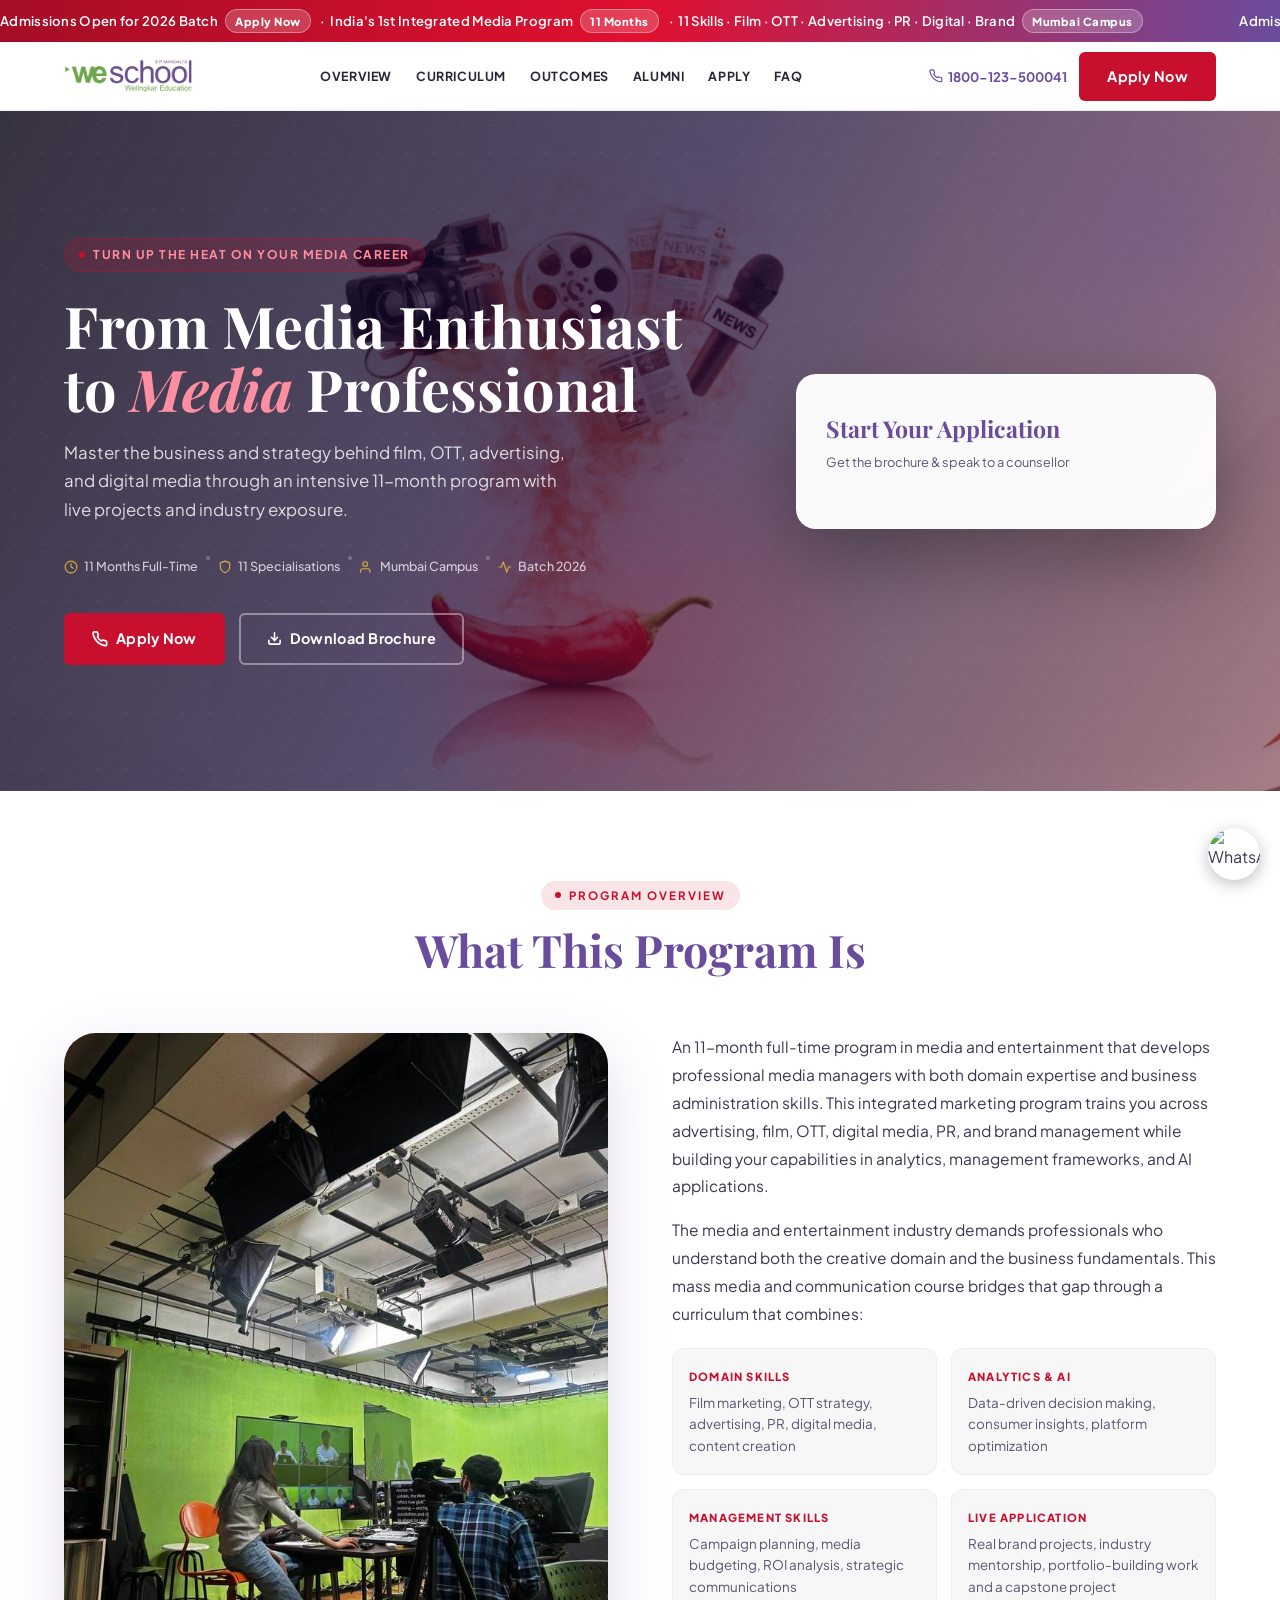
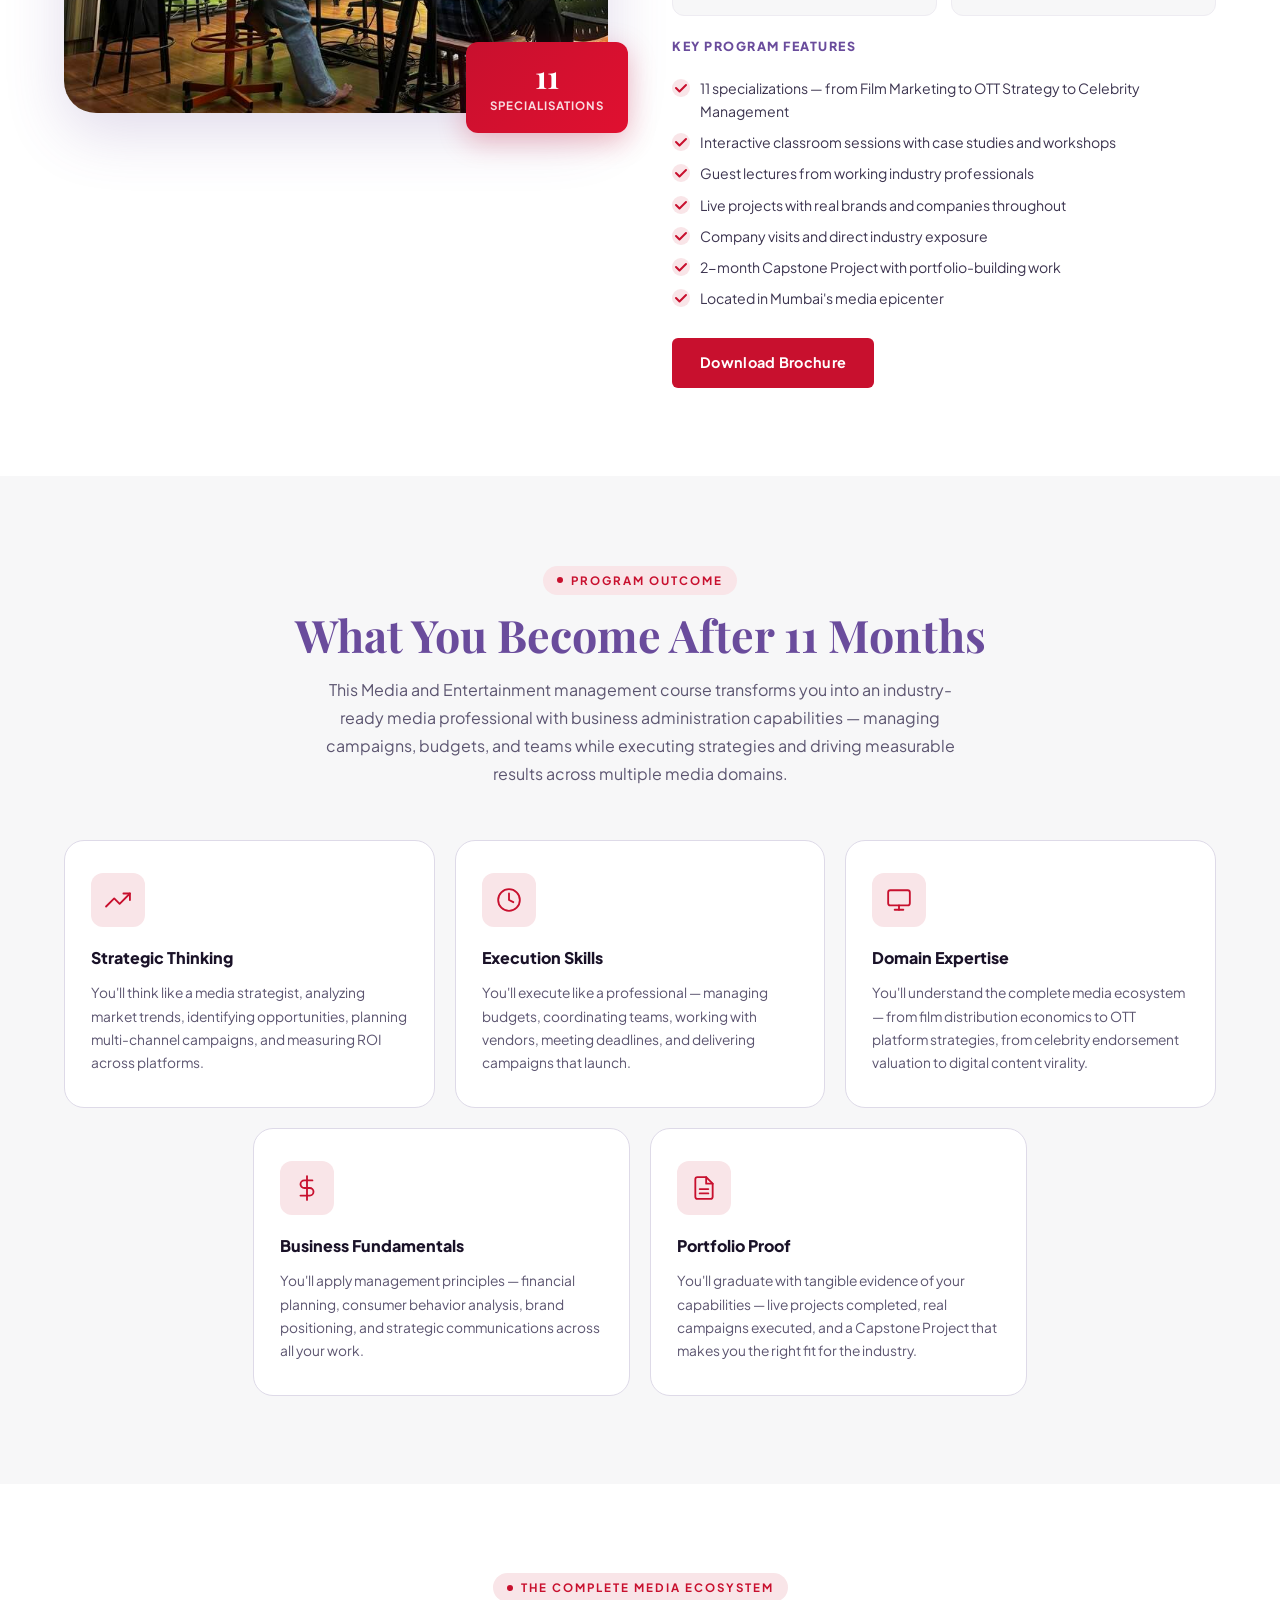
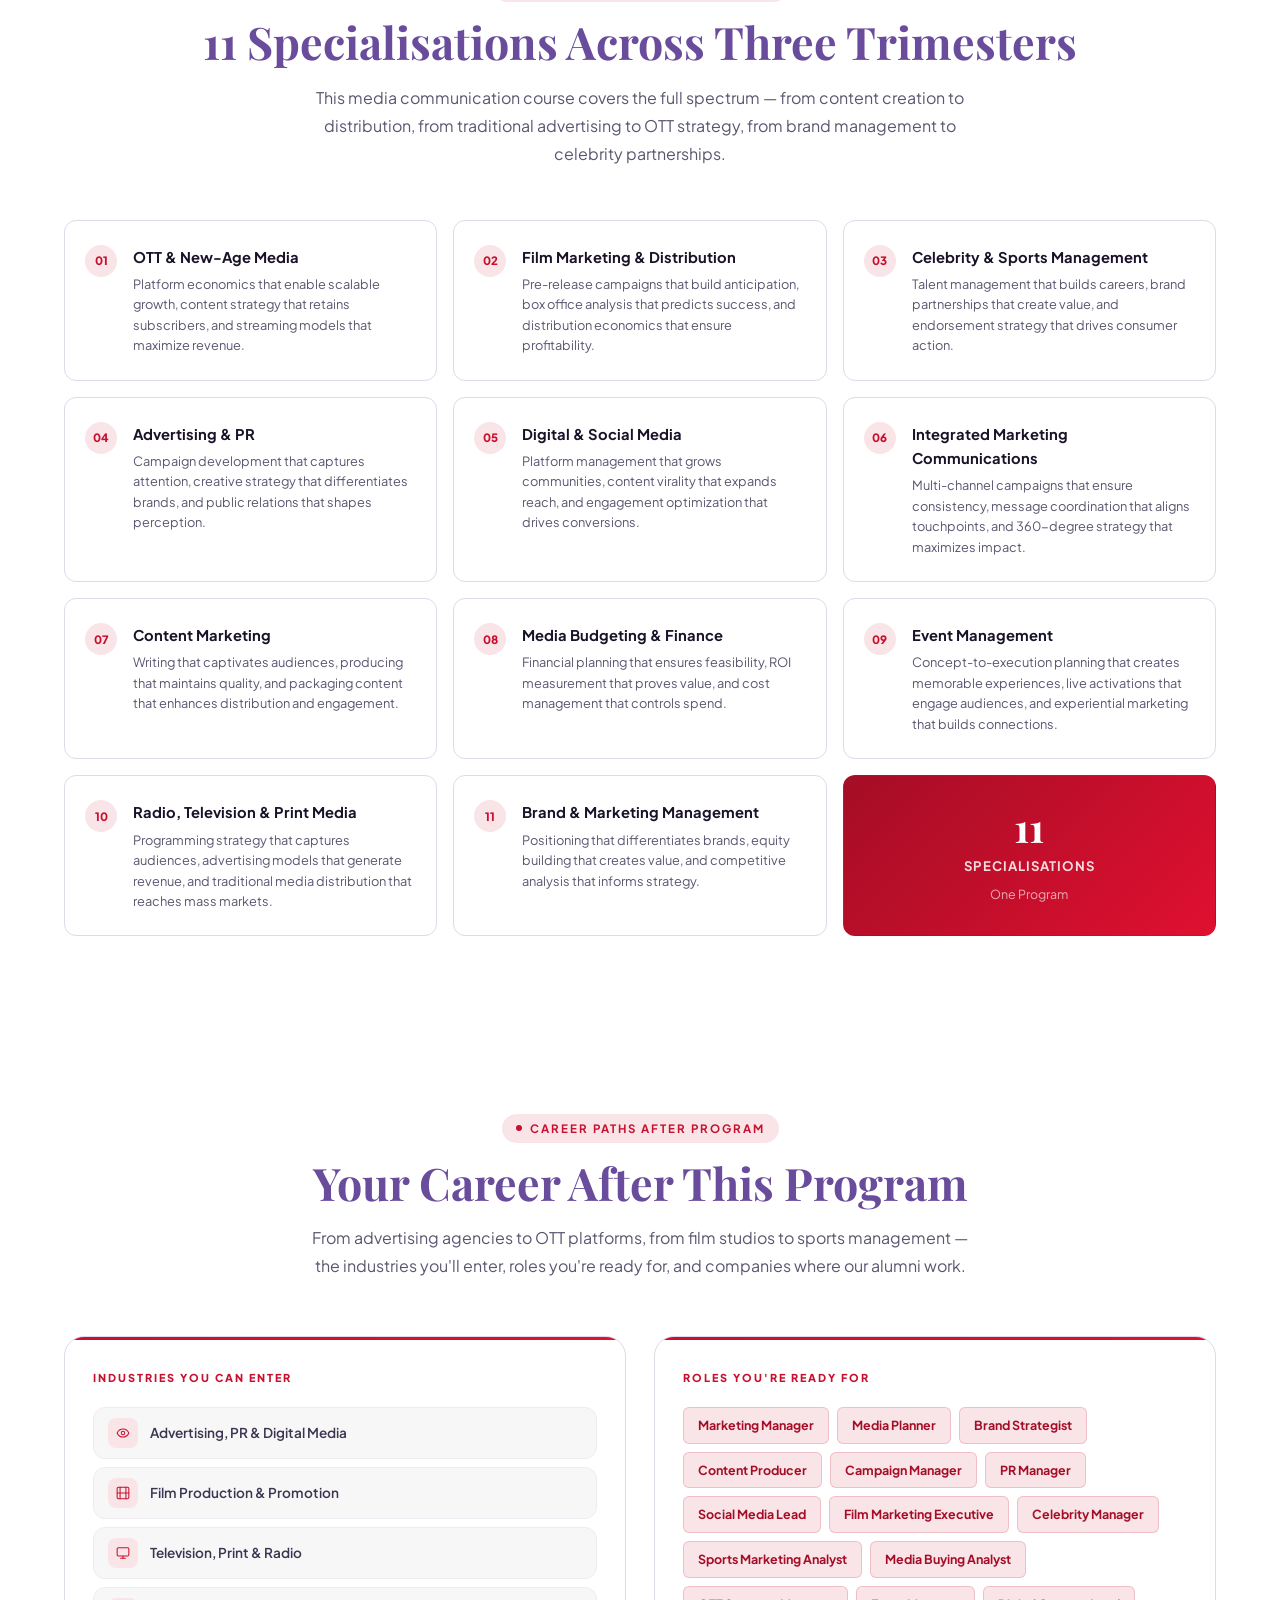
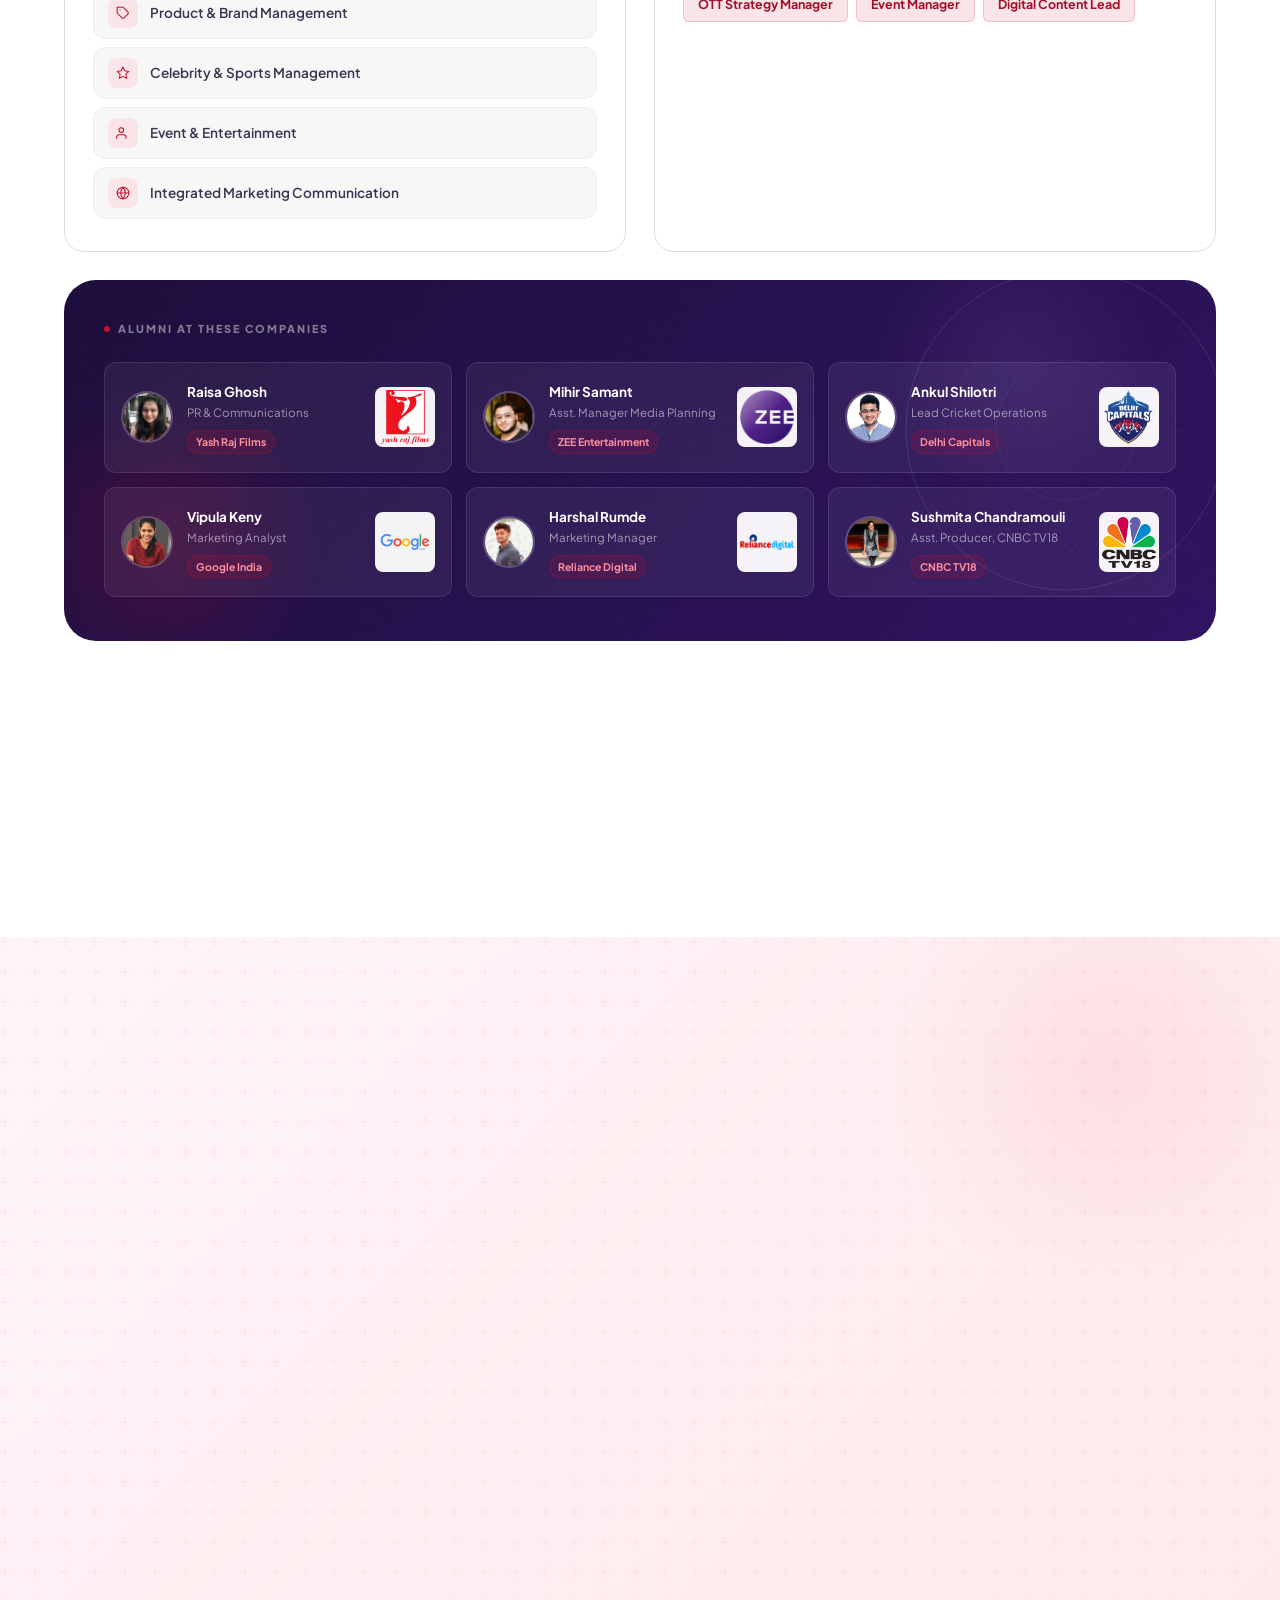
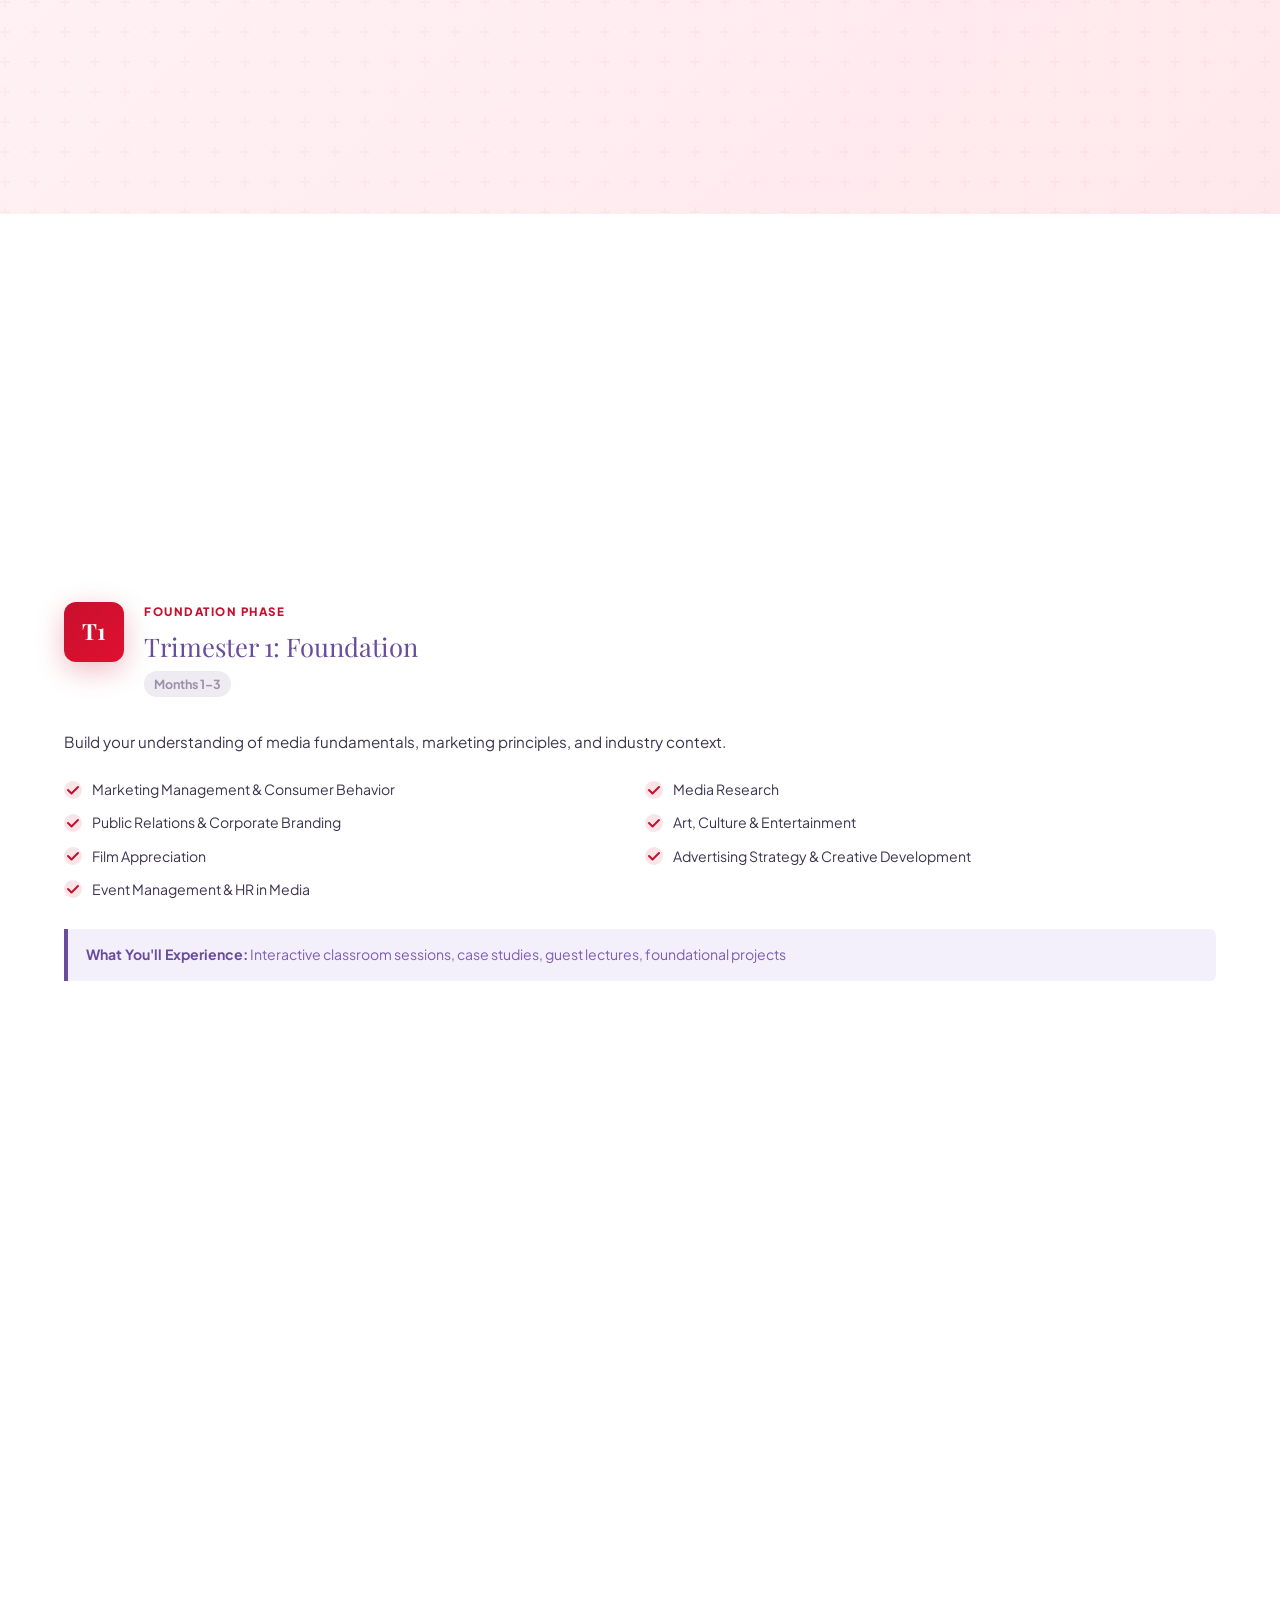
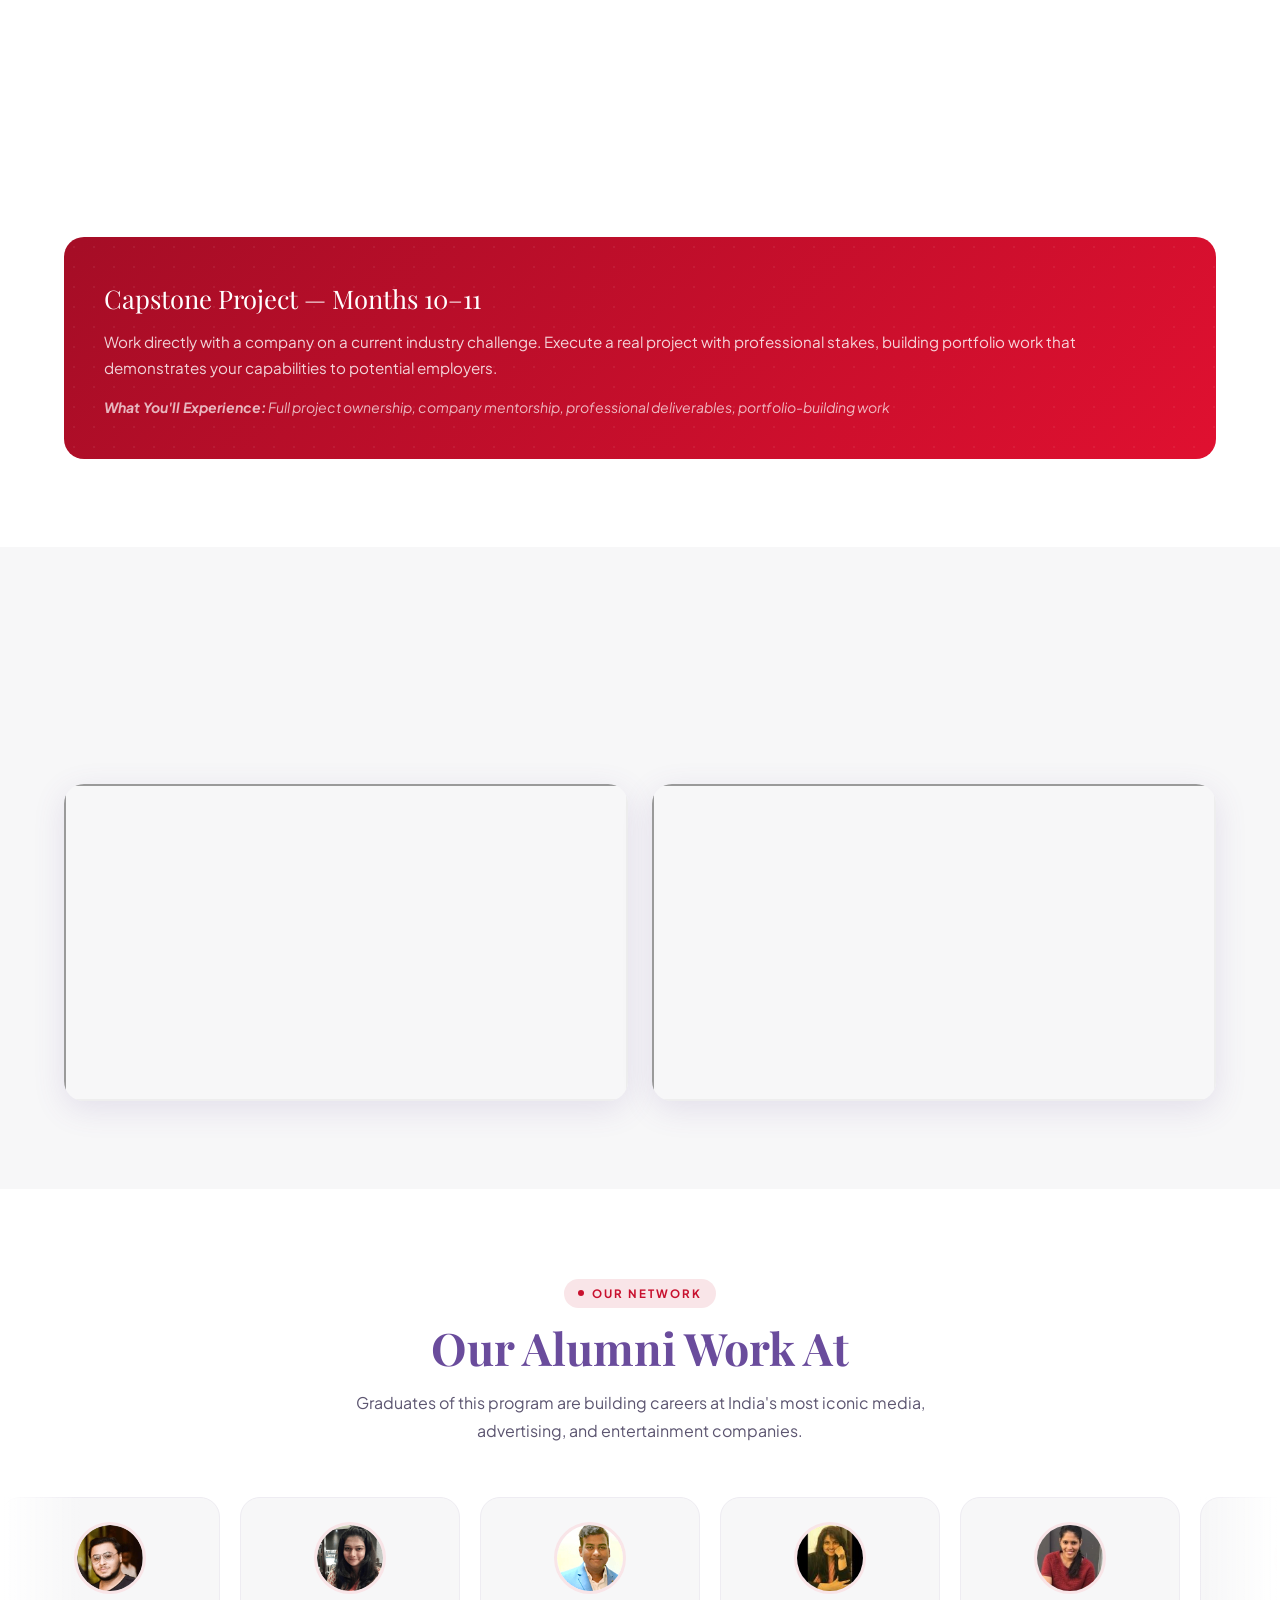
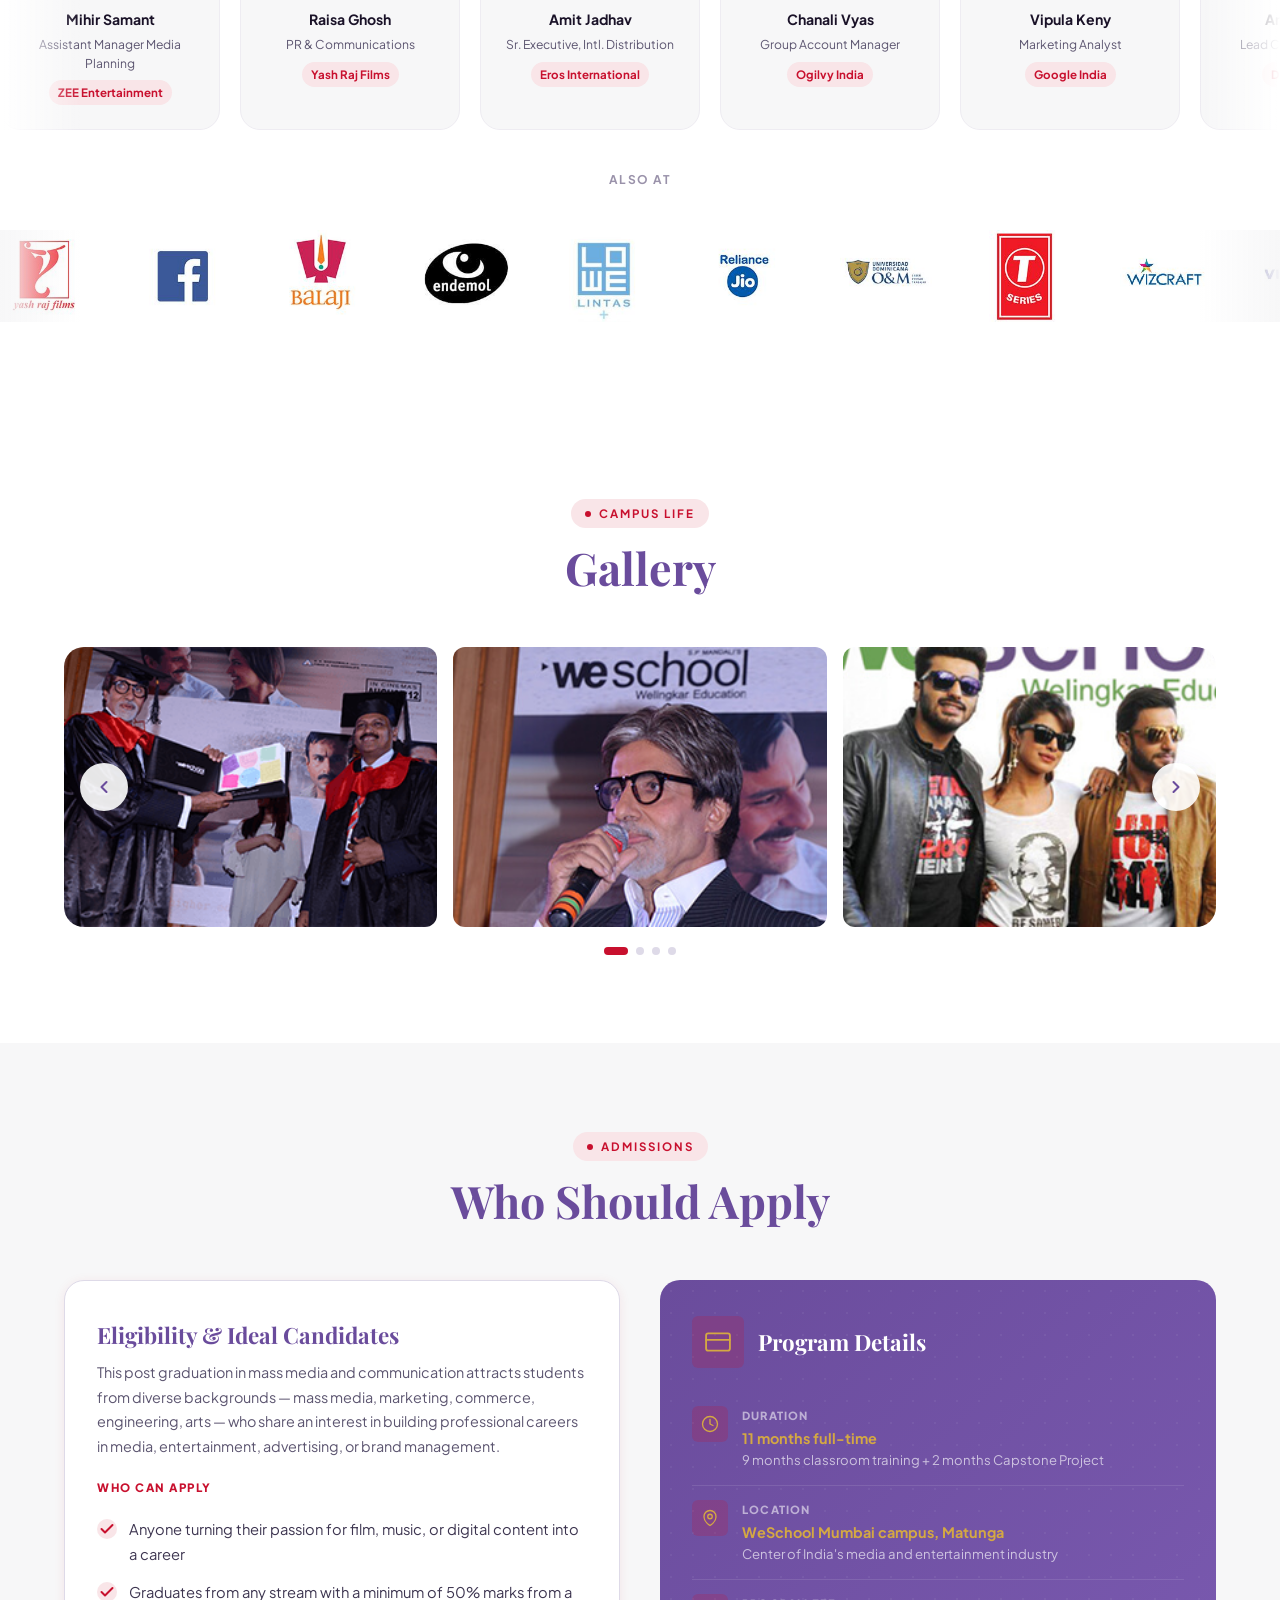
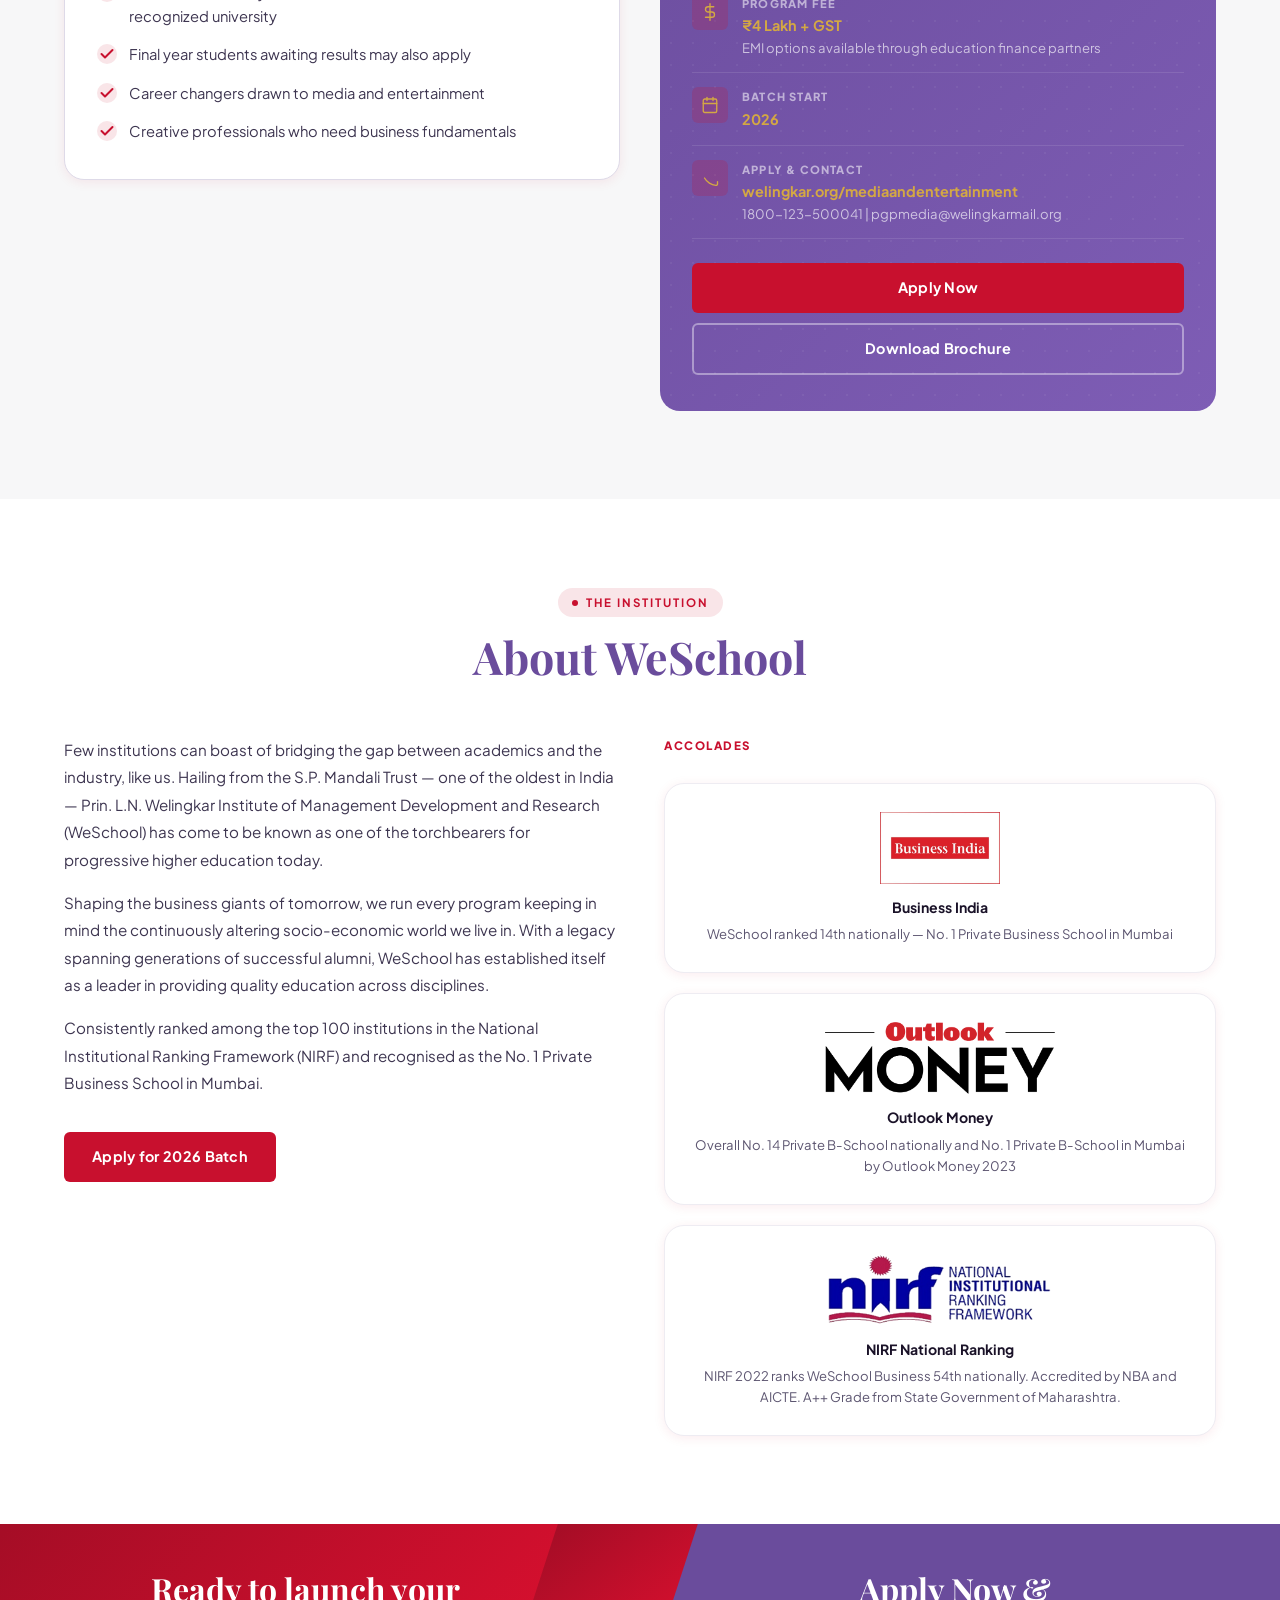
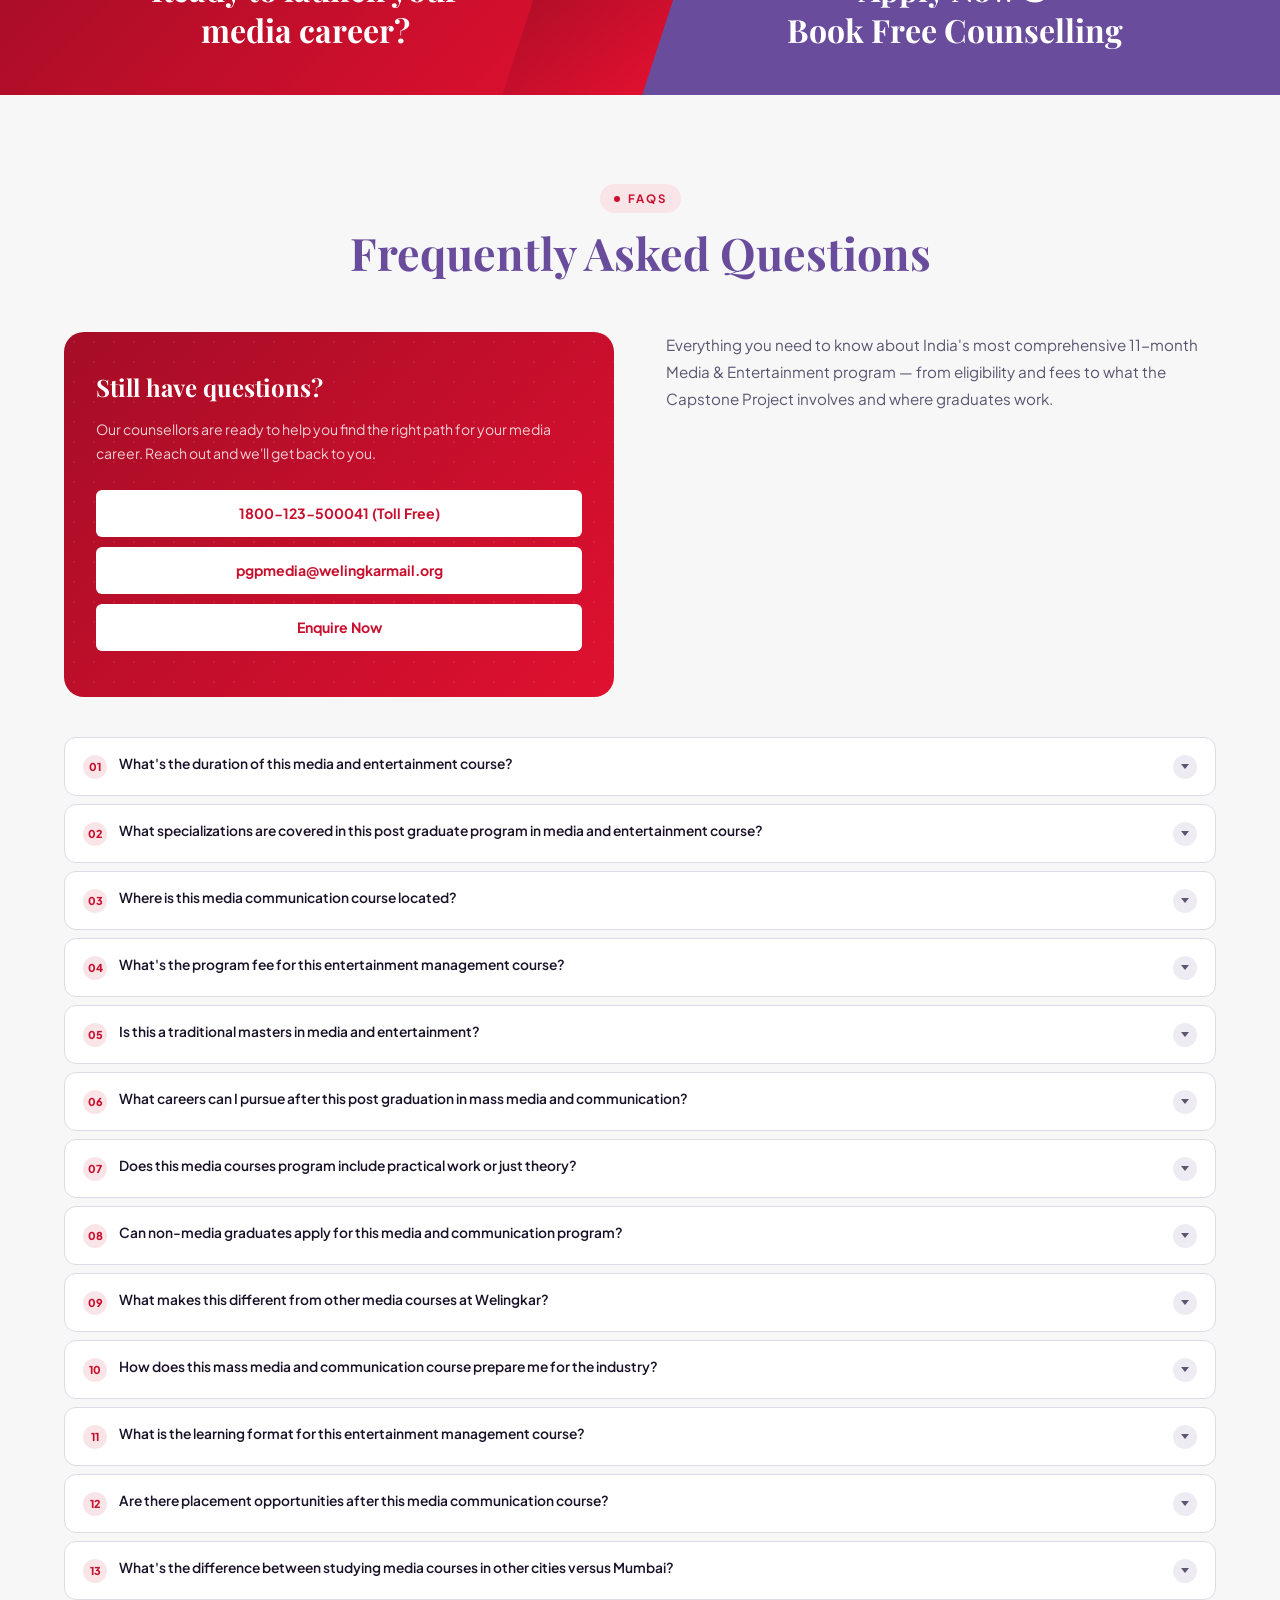
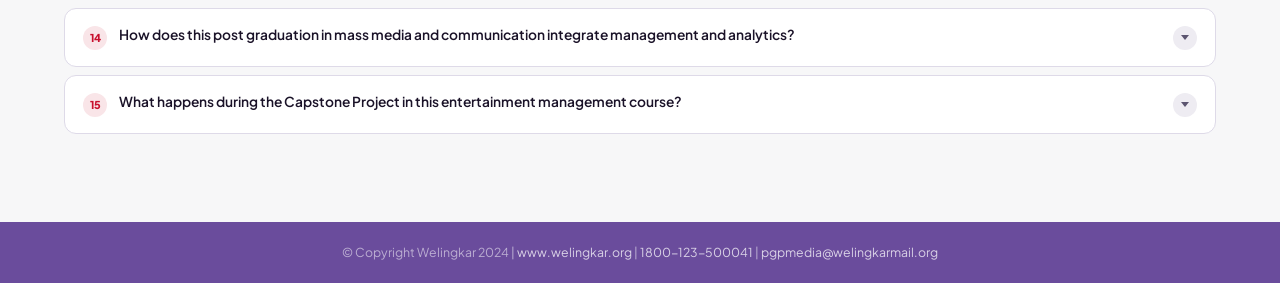
==== commit 47d26431: "done" ====
--- a/index3.html
+++ b/index3.html
@@ -1,1226 +1,5869 @@
 <!doctype html>
 <html lang="en">
-<head>
-<meta charset="utf-8"/>
-<meta name="viewport" content="width=device-width,initial-scale=1"/>
-<title>WeSchool | PG Program in Media & Entertainment – 11 Months</title>
-<meta name="description" content="Join WeSchool's 11-month full-time Post Graduate Program in Media & Entertainment. Build careers in advertising, film, OTT, PR, digital media & brand management."/>
-<link rel="preconnect" href="https://fonts.googleapis.com"/>
-<link rel="preconnect" href="https://fonts.gstatic.com" crossorigin/>
-<link href="https://fonts.googleapis.com/css2?family=Playfair+Display:ital,wght@0,700;0,800;0,900;1,700;1,800&family=Plus+Jakarta+Sans:wght@300;400;500;600;700;800&display=swap" rel="stylesheet"/>
-<style>
-/* ── TOKENS ─────────────────────────────── */
-:root{
-  --red:#c8102e;--red-dk:#a50d26;--red-mid:#e01030;--red-lt:#f9e5e8;
-  --pur:#4a2882;--pur-mid:#6234a8;--pur-soft:#8b5fcf;--pur-pale:#f0eaff;
-  --gold:#d4a843;
-  --white:#fff;--off:#faf9fc;
-  --g50:#f7f7f8;--g100:#eeecf2;--g200:#dedae8;--g400:#9a92aa;--g600:#5c5570;--g800:#2a2535;
-  --txt:#3d3550;--txt-dk:#1a1228;
-  --r-sm:6px;--r-md:12px;--r-lg:20px;--r-xl:32px;
-  --sh-sm:0 2px 12px rgba(200,16,46,.08);--sh-md:0 8px 32px rgba(74,40,130,.14);--sh-lg:0 20px 60px rgba(74,40,130,.2);--sh-red:0 8px 28px rgba(200,16,46,.28);
-  --tr:.28s cubic-bezier(.4,0,.2,1);
-  --fd:"Playfair Display",Georgia,serif;--fb:"Plus Jakarta Sans",sans-serif;
-  --mw:1200px;
+  <head>
+    <meta charset="utf-8" />
+    <meta name="viewport" content="width=device-width,initial-scale=1" />
+    <title>WeSchool | PG Program in Media & Entertainment – 11 Months</title>
+    <meta
+      name="description"
+      content="Join WeSchool's 11-month full-time Post Graduate Program in Media & Entertainment. Build careers in advertising, film, OTT, PR, digital media & brand management."
+    />
+    <link rel="preconnect" href="https://fonts.googleapis.com" />
+    <link rel="preconnect" href="https://fonts.gstatic.com" crossorigin />
+    <link
+      href="https://fonts.googleapis.com/css2?family=Playfair+Display:ital,wght@0,700;0,800;0,900;1,700;1,800&family=Plus+Jakarta+Sans:wght@300;400;500;600;700;800&display=swap"
+      rel="stylesheet"
+    />
+    <style>
+      /* ── TOKENS ─────────────────────────────── */
+      :root {
+        --red: #c8102e;
+        --red-dk: #a50d26;
+        --red-mid: #e01030;
+        --red-lt: #f9e5e8;
+        --red-xlt: #fdf0f2;
+        --pur: #6a4c9c;
+        --pur-mid: #7e5db5;
+        --pur-soft: #a07fd0;
+        --pur-pale: #f4f0fb;
+        --pur-light: #ede8f7;
+        --gold: #d4a843;
+        --white: #fff;
+        --off: #faf9fc;
+        --g50: #f7f7f8;
+        --g100: #eeecf2;
+        --g200: #dedae8;
+        --g400: #9a92aa;
+        --g600: #5c5570;
+        --g800: #2a2535;
+        --txt: #3d3550;
+        --txt-dk: #1a1228;
+        --r-sm: 6px;
+        --r-md: 12px;
+        --r-lg: 20px;
+        --r-xl: 32px;
+        --sh-sm: 0 2px 12px rgba(200, 16, 46, 0.08);
+        --sh-md: 0 8px 32px rgba(106, 76, 156, 0.14);
+        --sh-lg: 0 20px 60px rgba(106, 76, 156, 0.2);
+        --sh-red: 0 8px 28px rgba(200, 16, 46, 0.28);
+        --tr: 0.28s cubic-bezier(0.4, 0, 0.2, 1);
+        --fd: "Playfair Display", Georgia, serif;
+        --fb: "Plus Jakarta Sans", sans-serif;
+        --mw: 1200px;
+      }
+      *,
+      *::before,
+      *::after {
+        box-sizing: border-box;
+        margin: 0;
+        padding: 0;
+      }
+      html {
+        scroll-behavior: smooth;
+        font-size: 16px;
+      }
+      body {
+        font-family: var(--fb);
+        color: var(--txt);
+        background: var(--white);
+        overflow-x: hidden;
+        line-height: 1.65;
+      }
+      img {
+        max-width: 100%;
+        display: block;
+      }
+      a {
+        text-decoration: none;
+        color: inherit;
+      }
+      ul {
+        list-style: none;
+      }
+      button {
+        font-family: inherit;
+        cursor: pointer;
+      }
+      .container {
+        width: 100%;
+        max-width: var(--mw);
+        margin: 0 auto;
+        padding: 0 24px;
+      }
+      .sp {
+        padding: 88px 0;
+      }
+      .sp-sm {
+        padding: 64px 0;
+      }
+      .tc {
+        text-align: center;
+      }
+      .tc .sub {
+        margin: 0 auto;
+      }
+
+      /* ── EYEBROW ─────────────────────────────── */
+      .ew {
+        display: inline-flex;
+        align-items: center;
+        gap: 8px;
+        font-size: 0.72rem;
+        font-weight: 700;
+        letter-spacing: 2px;
+        text-transform: uppercase;
+        color: var(--red);
+        background: var(--red-lt);
+        padding: 5px 14px;
+        border-radius: 30px;
+        margin-bottom: 14px;
+      }
+      .ew-dot {
+        width: 6px;
+        height: 6px;
+        background: var(--red);
+        border-radius: 50%;
+        animation: pulse 1.8s infinite;
+      }
+      @keyframes pulse {
+        0%,
+        100% {
+          box-shadow: 0 0 0 0 rgba(200, 16, 46, 0.5);
+        }
+        60% {
+          box-shadow: 0 0 0 7px rgba(200, 16, 46, 0);
+        }
+      }
+
+      /* ── TITLES ─────────────────────────────── */
+      .h2 {
+        font-family: var(--fd);
+        font-size: clamp(1.9rem, 3.5vw, 2.8rem);
+        color: var(--pur);
+        line-height: 1.18;
+        margin-bottom: 0.9rem;
+      }
+      .sub {
+        font-size: 1rem;
+        color: var(--g600);
+        line-height: 1.75;
+        max-width: 660px;
+      }
+
+      /* ── BUTTONS ─────────────────────────────── */
+      .btn {
+        display: inline-flex;
+        align-items: center;
+        gap: 8px;
+        font-family: var(--fb);
+        font-weight: 700;
+        border: none;
+        cursor: pointer;
+        transition: all var(--tr);
+        letter-spacing: 0.3px;
+        border-radius: var(--r-sm);
+      }
+      .btn-r {
+        background: var(--red);
+        color: #fff;
+        font-size: 0.9rem;
+        padding: 13px 28px;
+      }
+      .btn-r:hover {
+        background: var(--red-dk);
+        transform: translateY(-2px);
+        box-shadow: var(--sh-red);
+      }
+      .btn-ow {
+        background: transparent;
+        color: #fff;
+        font-size: 0.9rem;
+        padding: 12px 26px;
+        border: 2px solid rgba(255, 255, 255, 0.4);
+      }
+      .btn-ow:hover {
+        border-color: #fff;
+        background: rgba(255, 255, 255, 0.1);
+      }
+      .btn-p {
+        background: var(--pur);
+        color: #fff;
+        font-size: 0.88rem;
+        padding: 11px 24px;
+      }
+      .btn-p:hover {
+        background: var(--pur-mid);
+        transform: translateY(-2px);
+        box-shadow: var(--sh-md);
+      }
+
+      /* ── REVEAL ─────────────────────────────── */
+      .rv {
+        opacity: 0;
+        transform: translateY(24px);
+        transition:
+          opacity 0.6s ease,
+          transform 0.6s ease;
+      }
+      .rv.vis {
+        opacity: 1;
+        transform: none;
+      }
+      .d1 {
+        transition-delay: 0.1s;
+      }
+      .d2 {
+        transition-delay: 0.2s;
+      }
+      .d3 {
+        transition-delay: 0.3s;
+      }
+
+      /* ── ANN BAR ─────────────────────────────── */
+      .ann {
+        background: linear-gradient(
+          90deg,
+          var(--red-dk),
+          var(--red-mid),
+          var(--pur)
+        );
+        color: #fff;
+        overflow: hidden;
+        padding: 9px 0;
+        position: relative;
+        z-index: 200;
+      }
+      .ann-track {
+        display: flex;
+        white-space: nowrap;
+        animation: scroll-l 40s linear infinite;
+      }
+      .ann-track:hover {
+        animation-play-state: paused;
+      }
+      .ann-text {
+        font-size: 0.82rem;
+        font-weight: 600;
+        padding-right: 80px;
+        letter-spacing: 0.3px;
+      }
+      .ann-tag {
+        display: inline-block;
+        background: rgba(255, 255, 255, 0.2);
+        border: 1px solid rgba(255, 255, 255, 0.35);
+        color: #fff;
+        font-size: 0.7rem;
+        font-weight: 800;
+        padding: 2px 9px;
+        border-radius: 20px;
+        margin: 0 5px;
+        letter-spacing: 0.5px;
+      }
+      @keyframes scroll-l {
+        from {
+          transform: translateX(100vw);
+        }
+        to {
+          transform: translateX(-100%);
+        }
+      }
+
+      /* ── HEADER ─────────────────────────────── */
+      .hdr {
+        position: sticky;
+        top: 0;
+        z-index: 999;
+        background: rgba(255, 255, 255, 0.97);
+        backdrop-filter: blur(14px);
+        border-bottom: 1px solid var(--g100);
+        transition: box-shadow var(--tr);
+      }
+      .hdr.sc {
+        box-shadow: 0 4px 24px rgba(106, 76, 156, 0.1);
+      }
+      .nav {
+        display: flex;
+        align-items: center;
+        justify-content: space-between;
+        height: 68px;
+        gap: 16px;
+      }
+      .nav-logo img {
+        height: 44px;
+        width: auto;
+      }
+      .nav-links {
+        display: flex;
+        align-items: center;
+        gap: 2px;
+        flex: 1;
+        justify-content: center;
+      }
+      .nav-links a {
+        font-size: 0.78rem;
+        font-weight: 700;
+        color: var(--g800);
+        padding: 6px 11px;
+        border-radius: var(--r-sm);
+        letter-spacing: 0.6px;
+        text-transform: uppercase;
+        transition: all var(--tr);
+      }
+      .nav-links a:hover {
+        color: var(--red);
+        background: var(--red-lt);
+      }
+      .nav-r {
+        display: flex;
+        align-items: center;
+        gap: 12px;
+      }
+      .nav-phone {
+        font-size: 0.82rem;
+        font-weight: 700;
+        color: var(--pur);
+        display: flex;
+        align-items: center;
+        gap: 5px;
+      }
+      .nav-phone svg {
+        width: 14px;
+        height: 14px;
+        stroke: var(--pur);
+        fill: none;
+        stroke-width: 2;
+        stroke-linecap: round;
+        stroke-linejoin: round;
+      }
+      .ham {
+        display: none;
+        flex-direction: column;
+        justify-content: center;
+        gap: 5px;
+        width: 36px;
+        height: 36px;
+        background: none;
+        border: none;
+        cursor: pointer;
+        padding: 4px;
+      }
+      .ham span {
+        display: block;
+        width: 100%;
+        height: 2px;
+        background: var(--pur);
+        border-radius: 2px;
+        transition: all var(--tr);
+      }
+      .ham.open span:nth-child(1) {
+        transform: translateY(7px) rotate(45deg);
+      }
+      .ham.open span:nth-child(2) {
+        opacity: 0;
+      }
+      .ham.open span:nth-child(3) {
+        transform: translateY(-7px) rotate(-45deg);
+      }
+      .mob-nav {
+        display: none;
+        flex-direction: column;
+        background: #fff;
+        border-top: 1px solid var(--g100);
+        padding: 16px 24px 20px;
+        gap: 4px;
+      }
+      .mob-nav a {
+        font-size: 0.88rem;
+        font-weight: 600;
+        color: var(--g800);
+        padding: 10px 12px;
+        border-radius: var(--r-sm);
+        text-transform: uppercase;
+        letter-spacing: 0.4px;
+        transition: all var(--tr);
+      }
+      .mob-nav a:hover {
+        color: var(--red);
+        background: var(--red-lt);
+      }
+      .mob-nav .btn-r {
+        margin-top: 8px;
+        justify-content: center;
+      }
+
+      /* ── HERO ─────────────────────────────── */
+      .hero {
+        position: relative;
+        background-color: #0d0520;
+        background-image: url("/images/banners/1.jpg");
+        background-size: cover;
+        background-position: center top;
+        min-height: 680px;
+        display: flex;
+        align-items: center;
+        overflow: hidden;
+      }
+      .hero-ov {
+        position: absolute;
+        inset: 0;
+        background: linear-gradient(
+          120deg,
+          rgba(8, 2, 20, 0.82) 0%,
+          rgba(20, 5, 50, 0.72) 45%,
+          rgba(92, 15, 32, 0.55) 100%
+        );
+        z-index: 1;
+      }
+      .hero-noise {
+        position: absolute;
+        inset: 0;
+        background-image: url("data:image/svg+xml,%3Csvg viewBox='0 0 256 256' xmlns='http://www.w3.org/2000/svg'%3E%3Cfilter id='n'%3E%3CfeTurbulence type='fractalNoise' baseFrequency='.9' numOctaves='4' stitchTiles='stitch'/%3E%3C/filter%3E%3Crect width='100%25' height='100%25' filter='url(%23n)' opacity='.03'/%3E%3C/svg%3E");
+        background-size: 128px;
+        pointer-events: none;
+        z-index: 2;
+      }
+      .hero-dots {
+        position: absolute;
+        inset: 0;
+        background-image: radial-gradient(
+          rgba(255, 255, 255, 0.05) 1px,
+          transparent 1px
+        );
+        background-size: 28px 28px;
+        pointer-events: none;
+        z-index: 2;
+      }
+      .hero-glow-r {
+        position: absolute;
+        bottom: -100px;
+        right: 400px;
+        width: 500px;
+        height: 500px;
+        border-radius: 50%;
+        background: radial-gradient(
+          circle,
+          rgba(200, 16, 46, 0.2) 0%,
+          transparent 70%
+        );
+        pointer-events: none;
+        z-index: 2;
+      }
+      .hero-glow-p {
+        position: absolute;
+        top: -80px;
+        right: -80px;
+        width: 400px;
+        height: 400px;
+        border-radius: 50%;
+        background: radial-gradient(
+          circle,
+          rgba(106, 76, 156, 0.25) 0%,
+          transparent 70%
+        );
+        pointer-events: none;
+        z-index: 2;
+      }
+      .hero-in {
+        position: relative;
+        z-index: 10;
+        display: grid;
+        grid-template-columns: 1fr 420px;
+        gap: 56px;
+        align-items: center;
+        width: 100%;
+        max-width: var(--mw);
+        margin: 0 auto;
+        padding: 72px 24px;
+      }
+      .hero-cnt {
+        color: #fff;
+      }
+      .hero-pre {
+        display: inline-flex;
+        align-items: center;
+        gap: 8px;
+        background: rgba(200, 16, 46, 0.18);
+        border: 1px solid rgba(200, 16, 46, 0.4);
+        color: #ff8fa0;
+        font-size: 0.75rem;
+        font-weight: 700;
+        letter-spacing: 1.5px;
+        text-transform: uppercase;
+        padding: 6px 14px;
+        border-radius: 30px;
+        margin-bottom: 22px;
+        animation: fuA 0.6s ease both;
+      }
+      .hero-pre-dot {
+        width: 6px;
+        height: 6px;
+        background: var(--red);
+        border-radius: 50%;
+        animation: pulse 1.6s infinite;
+      }
+      .hero-h1 {
+        font-family: var(--fd);
+        font-size: clamp(2.2rem, 4.5vw, 3.7rem);
+        line-height: 1.1;
+        color: #fff;
+        margin-bottom: 18px;
+        animation: fuA 0.6s 0.1s ease both;
+      }
+      .hero-h1 em {
+        font-style: italic;
+        color: #ff8fa0;
+      }
+      .hero-p {
+        font-size: 1.05rem;
+        color: rgba(255, 255, 255, 0.82);
+        line-height: 1.7;
+        margin-bottom: 32px;
+        max-width: 520px;
+        animation: fuA 0.6s 0.2s ease both;
+      }
+      .hero-pills {
+        display: flex;
+        flex-wrap: wrap;
+        gap: 8px;
+        margin-bottom: 36px;
+        animation: fuA 0.6s 0.3s ease both;
+      }
+      .pill {
+        display: flex;
+        align-items: center;
+        gap: 6px;
+        font-size: 0.78rem;
+        color: rgba(255, 255, 255, 0.75);
+        font-weight: 500;
+      }
+      .pill svg {
+        stroke: var(--gold);
+        fill: none;
+        stroke-width: 2;
+        stroke-linecap: round;
+        stroke-linejoin: round;
+        width: 14px;
+        height: 14px;
+        flex-shrink: 0;
+      }
+      .pill-sep {
+        width: 4px;
+        height: 4px;
+        background: rgba(255, 255, 255, 0.25);
+        border-radius: 50%;
+      }
+      .hero-ctas {
+        display: flex;
+        gap: 14px;
+        flex-wrap: wrap;
+        animation: fuA 0.6s 0.4s ease both;
+      }
+      .hero-form {
+        background: rgba(255, 255, 255, 0.97);
+        border-radius: var(--r-lg);
+        padding: 36px 30px;
+        box-shadow: 0 28px 80px rgba(0, 0, 0, 0.35);
+        animation: fuR 0.7s 0.2s ease both;
+        position: relative;
+        z-index: 10;
+      }
+      .hero-form h2 {
+        font-family: var(--fd);
+        font-size: 1.45rem;
+        color: var(--pur);
+        margin-bottom: 4px;
+      }
+      .hero-form p {
+        font-size: 0.8rem;
+        color: var(--g600);
+        margin-bottom: 20px;
+      }
+      @keyframes fuA {
+        from {
+          opacity: 0;
+          transform: translateY(24px);
+        }
+        to {
+          opacity: 1;
+          transform: translateY(0);
+        }
+      }
+      @keyframes fuR {
+        from {
+          opacity: 0;
+          transform: translateX(30px);
+        }
+        to {
+          opacity: 1;
+          transform: translateX(0);
+        }
+      }
+
+      /* ── OVERVIEW ─────────────────────────────── */
+      .ov-grid {
+        display: grid;
+        grid-template-columns: 1fr 1fr;
+        gap: 64px;
+        align-items: start;
+        margin-top: 56px;
+      }
+      .ov-img {
+        border-radius: var(--r-xl);
+        overflow: hidden;
+        box-shadow: var(--sh-lg);
+        position: relative;
+      }
+      .ov-img img {
+        width: 100%;
+        aspect-ratio: 4/5;
+        object-fit: cover;
+        transition: transform 0.5s ease;
+      }
+      .ov-img:hover img {
+        transform: scale(1.03);
+      }
+      .ov-badge {
+        position: absolute;
+        bottom: -20px;
+        right: -20px;
+        background: linear-gradient(135deg, var(--red), var(--red-mid));
+        color: #fff;
+        border-radius: var(--r-md);
+        padding: 18px 24px;
+        box-shadow: var(--sh-red);
+        text-align: center;
+      }
+      .ov-badge .num {
+        font-family: var(--fd);
+        font-size: 2rem;
+        font-weight: 700;
+        line-height: 1;
+      }
+      .ov-badge .lbl {
+        font-size: 0.72rem;
+        font-weight: 700;
+        letter-spacing: 1px;
+        text-transform: uppercase;
+        opacity: 0.85;
+        margin-top: 4px;
+      }
+      .ov-pillars {
+        display: grid;
+        grid-template-columns: 1fr 1fr;
+        gap: 14px;
+        margin: 20px 0;
+      }
+      .pillar {
+        background: var(--g50);
+        border: 1.5px solid var(--g100);
+        border-radius: var(--r-md);
+        padding: 18px 16px;
+        transition: all var(--tr);
+      }
+      .pillar:hover {
+        border-color: var(--red-lt);
+        background: #fff;
+        box-shadow: var(--sh-sm);
+        transform: translateY(-3px);
+      }
+      .pillar-lbl {
+        font-size: 0.7rem;
+        font-weight: 800;
+        letter-spacing: 1.2px;
+        text-transform: uppercase;
+        color: var(--red);
+        margin-bottom: 6px;
+      }
+      .pillar p {
+        font-size: 0.84rem;
+        color: var(--g600);
+        line-height: 1.6;
+      }
+      .feat-list {
+        margin-top: 20px;
+        display: flex;
+        flex-direction: column;
+        gap: 8px;
+      }
+      .feat-row {
+        display: flex;
+        align-items: flex-start;
+        gap: 10px;
+        font-size: 0.88rem;
+        color: var(--txt);
+      }
+      .feat-row::before {
+        content: "";
+        flex-shrink: 0;
+        width: 18px;
+        height: 18px;
+        background: var(--red-lt);
+        border-radius: 50%;
+        background-image: url("data:image/svg+xml,%3Csvg viewBox='0 0 18 18' xmlns='http://www.w3.org/2000/svg'%3E%3Cpolyline points='4,9 7.5,12.5 14,6' stroke='%23c8102e' stroke-width='2' stroke-linecap='round' stroke-linejoin='round' fill='none'/%3E%3C/svg%3E");
+        background-repeat: no-repeat;
+        background-size: 100%;
+        margin-top: 2px;
+      }
+
+      /* ── OUTCOMES ─────────────────────────────── */
+      .out-sec {
+        background: var(--g50);
+        padding: 88px 0;
+      }
+      .out-grid {
+        display: grid;
+        grid-template-columns: repeat(3, 1fr);
+        gap: 20px;
+        margin-top: 52px;
+      }
+      .out-grid-row2 {
+        display: flex;
+        justify-content: center;
+        gap: 20px;
+        margin-top: 20px;
+      }
+      .out-grid-row2 .out-card {
+        width: calc(33.333% - 7px);
+      }
+      .out-card {
+        background: #fff;
+        border: 1.5px solid var(--g200);
+        border-radius: var(--r-lg);
+        padding: 32px 26px;
+        transition: all var(--tr);
+        position: relative;
+        overflow: hidden;
+      }
+      .out-card::before {
+        content: "";
+        position: absolute;
+        top: 0;
+        left: 0;
+        width: 100%;
+        height: 4px;
+        background: linear-gradient(90deg, var(--red), var(--red-mid));
+        transform: scaleX(0);
+        transform-origin: left;
+        transition: transform var(--tr);
+      }
+      .out-card:hover {
+        transform: translateY(-5px);
+        box-shadow: var(--sh-md);
+        border-color: var(--red-lt);
+      }
+      .out-card:hover::before {
+        transform: scaleX(1);
+      }
+      .out-ico {
+        width: 54px;
+        height: 54px;
+        background: var(--red-lt);
+        border-radius: var(--r-md);
+        display: flex;
+        align-items: center;
+        justify-content: center;
+        margin-bottom: 18px;
+        transition: background var(--tr);
+      }
+      .out-card:hover .out-ico {
+        background: var(--red);
+      }
+      .out-ico svg {
+        width: 26px;
+        height: 26px;
+        stroke: var(--red);
+        fill: none;
+        stroke-width: 1.7;
+        stroke-linecap: round;
+        stroke-linejoin: round;
+        transition: stroke var(--tr);
+      }
+      .out-card:hover .out-ico svg {
+        stroke: #fff;
+      }
+      .out-title {
+        font-size: 1rem;
+        font-weight: 800;
+        color: var(--txt-dk);
+        margin-bottom: 10px;
+      }
+      .out-text {
+        font-size: 0.86rem;
+        color: var(--g600);
+        line-height: 1.7;
+      }
+
+
+      /* ── SPEC GRID ─────────────────────────────── */
+      .spec-sec {
+        background: var(--white);
+        padding: 88px 0;
+      }
+      .spec-grid {
+        display: grid;
+        grid-template-columns: repeat(3, 1fr);
+        gap: 16px;
+        margin-top: 52px;
+      }
+      .spec-card {
+        background: #fff;
+        border: 1.5px solid var(--g200);
+        border-radius: var(--r-md);
+        padding: 24px 20px;
+        display: flex;
+        align-items: flex-start;
+        gap: 16px;
+        transition: all var(--tr);
+        position: relative;
+        overflow: hidden;
+      }
+      .spec-card::after {
+        content: "";
+        position: absolute;
+        inset: 0;
+        background: linear-gradient(135deg, var(--pur) 0%, var(--pur-mid) 100%);
+        transform: translateX(-108%);
+        transition: transform 0.45s cubic-bezier(0.4, 0, 0.2, 1);
+        z-index: 0;
+      }
+      .spec-card:hover::after {
+        transform: translateX(0);
+      }
+      .spec-card:hover {
+        border-color: transparent;
+        box-shadow: 0 8px 32px rgba(106, 76, 156, 0.22);
+      }
+      .spec-n {
+        flex-shrink: 0;
+        width: 32px;
+        height: 32px;
+        background: var(--red-lt);
+        border-radius: 50%;
+        display: flex;
+        align-items: center;
+        justify-content: center;
+        font-size: 0.72rem;
+        font-weight: 800;
+        color: var(--red);
+        position: relative;
+        z-index: 1;
+        transition: all var(--tr);
+      }
+      .spec-card:hover .spec-n {
+        background: rgba(200, 16, 46, 0.25);
+        color: #fff;
+      }
+      .spec-info {
+        position: relative;
+        z-index: 1;
+      }
+      .spec-name {
+        font-size: 0.92rem;
+        font-weight: 700;
+        color: var(--txt-dk);
+        margin-bottom: 5px;
+        transition: color var(--tr);
+      }
+      .spec-desc {
+        font-size: 0.8rem;
+        color: var(--g600);
+        line-height: 1.6;
+        transition: color var(--tr);
+      }
+      .spec-card:hover .spec-name {
+        color: #fff;
+      }
+      .spec-card:hover .spec-desc {
+        color: rgba(255, 255, 255, 0.75);
+      }
+
+      /* ── UNIQUE FEATURES (light red bg) ─────────────────────────────── */
+      .ft-sec {
+        background: linear-gradient(135deg, #fff5f7 0%, #ffe8ec 100%);
+        padding: 88px 0;
+        position: relative;
+        overflow: hidden;
+      }
+      /* SVG texture for features section */
+      .ft-sec::before {
+        content: "";
+        position: absolute;
+        inset: 0;
+        background-image: url("data:image/svg+xml,%3Csvg width='60' height='60' viewBox='0 0 60 60' xmlns='http://www.w3.org/2000/svg'%3E%3Cg fill='none' fill-rule='evenodd'%3E%3Cg fill='%23c8102e' fill-opacity='0.03'%3E%3Cpath d='M36 34v-4h-2v4h-4v2h4v4h2v-4h4v-2h-4zm0-30V0h-2v4h-4v2h4v4h2V6h4V4h-4zM6 34v-4H4v4H0v2h4v4h2v-4h4v-2H6zM6 4V0H4v4H0v2h4v4h2V6h4V4H6z'/%3E%3C/g%3E%3C/g%3E%3C/svg%3E");
+        pointer-events: none;
+        z-index: 0;
+      }
+      .ft-sec::after {
+        content: "";
+        position: absolute;
+        top: -120px;
+        right: -80px;
+        width: 500px;
+        height: 500px;
+        border-radius: 50%;
+        background: radial-gradient(
+          circle,
+          rgba(200, 16, 46, 0.07) 0%,
+          transparent 65%
+        );
+        pointer-events: none;
+        z-index: 0;
+      }
+      .ft-sec .container {
+        position: relative;
+        z-index: 1;
+      }
+      .ft-sec .h2 {
+        color: var(--pur);
+      }
+      .ft-sec .sub {
+        color: var(--g600);
+      }
+      .ft-sec .ew {
+        background: var(--red-lt);
+        color: var(--red);
+      }
+      .ft-grid {
+        display: grid;
+        grid-template-columns: repeat(3, 1fr);
+        gap: 18px;
+        margin-top: 52px;
+      }
+      .ft-card {
+        background: #fff;
+        border: 1.5px solid rgba(200, 16, 46, 0.12);
+        border-radius: var(--r-lg);
+        padding: 32px 26px;
+        transition: all var(--tr);
+        backdrop-filter: blur(6px);
+        box-shadow: 0 2px 16px rgba(200, 16, 46, 0.05);
+      }
+      .ft-card:hover {
+        background: #fff;
+        border-color: rgba(200, 16, 46, 0.28);
+        transform: translateY(-4px);
+        box-shadow: 0 16px 40px rgba(200, 16, 46, 0.1);
+      }
+      .ft-num {
+        font-family: var(--fd);
+        font-size: 2.8rem;
+        font-weight: 700;
+        color: rgba(200, 16, 46, 0.18);
+        line-height: 1;
+        margin-bottom: 14px;
+      }
+      .ft-title {
+        font-size: 1rem;
+        font-weight: 700;
+        color: var(--txt-dk);
+        margin-bottom: 8px;
+        line-height: 1.35;
+      }
+      .ft-desc {
+        font-size: 0.84rem;
+        color: var(--g600);
+        line-height: 1.7;
+      }
+
+      /* ── TRIMESTER ─────────────────────────────── */
+      .tri-sec {
+        background: var(--white);
+        padding: 88px 0;
+      }
+      .tri-tabs {
+        display: flex;
+        gap: 8px;
+        margin-top: 48px;
+        flex-wrap: wrap;
+        border-bottom: 2px solid var(--g100);
+        padding-bottom: 0;
+      }
+      .tri-tab {
+        padding: 12px 22px;
+        font-size: 0.85rem;
+        font-weight: 700;
+        color: var(--g600);
+        background: transparent;
+        border: none;
+        border-bottom: 3px solid transparent;
+        margin-bottom: -2px;
+        cursor: pointer;
+        transition: all var(--tr);
+        text-transform: uppercase;
+        letter-spacing: 0.5px;
+      }
+      .tri-tab.active,
+      .tri-tab:hover {
+        color: var(--red);
+        border-bottom-color: var(--red);
+      }
+      .tri-panel {
+        display: none;
+        padding-top: 40px;
+      }
+      .tri-panel.active {
+        display: block;
+        animation: fuA 0.35s ease;
+      }
+      .tri-hdr {
+        display: flex;
+        align-items: flex-start;
+        gap: 20px;
+        margin-bottom: 32px;
+      }
+      .tri-badge {
+        flex-shrink: 0;
+        width: 60px;
+        height: 60px;
+        background: linear-gradient(135deg, var(--red), var(--red-mid));
+        color: #fff;
+        border-radius: var(--r-md);
+        display: flex;
+        align-items: center;
+        justify-content: center;
+        font-family: var(--fd);
+        font-size: 1.4rem;
+        font-weight: 700;
+        box-shadow: var(--sh-red);
+      }
+      .tri-meta .tri-lbl {
+        font-size: 0.72rem;
+        font-weight: 800;
+        letter-spacing: 1.5px;
+        text-transform: uppercase;
+        color: var(--red);
+        margin-bottom: 4px;
+      }
+      .tri-meta .tri-title {
+        font-family: var(--fd);
+        font-size: 1.6rem;
+        color: var(--pur);
+      }
+      .tri-months {
+        display: inline-block;
+        font-size: 0.78rem;
+        font-weight: 700;
+        color: var(--g400);
+        background: var(--g100);
+        padding: 3px 10px;
+        border-radius: 20px;
+        margin-top: 4px;
+      }
+      .tri-subj {
+        display: grid;
+        grid-template-columns: 1fr 1fr;
+        gap: 10px;
+        margin-bottom: 28px;
+      }
+      .tri-s {
+        display: flex;
+        align-items: center;
+        gap: 10px;
+        font-size: 0.88rem;
+        color: var(--txt);
+      }
+      .tri-s::before {
+        content: "";
+        flex-shrink: 0;
+        width: 18px;
+        height: 18px;
+        background: var(--red-lt);
+        border-radius: 50%;
+        background-image: url("data:image/svg+xml,%3Csvg viewBox='0 0 18 18' xmlns='http://www.w3.org/2000/svg'%3E%3Cpolyline points='4,9 7.5,12.5 14,6' stroke='%23c8102e' stroke-width='2' stroke-linecap='round' stroke-linejoin='round' fill='none'/%3E%3C/svg%3E");
+        background-repeat: no-repeat;
+        background-size: 100%;
+      }
+      .tri-exp {
+        background: var(--pur-pale);
+        border-left: 4px solid var(--pur);
+        border-radius: 0 var(--r-sm) var(--r-sm) 0;
+        padding: 14px 18px;
+        font-size: 0.88rem;
+        color: var(--pur-mid);
+        line-height: 1.7;
+      }
+      .tri-exp strong {
+        color: var(--pur);
+        font-weight: 700;
+      }
+      .capstone-box {
+        background: linear-gradient(135deg, var(--red-dk), var(--red-mid));
+        border-radius: var(--r-lg);
+        padding: 40px;
+        color: #fff;
+        position: relative;
+        overflow: hidden;
+        margin-top: 20px;
+      }
+      .capstone-box::before {
+        content: "";
+        position: absolute;
+        inset: 0;
+        background-image: radial-gradient(
+          rgba(255, 255, 255, 0.06) 1px,
+          transparent 1px
+        );
+        background-size: 20px 20px;
+      }
+      .capstone-box .cap-h {
+        font-family: var(--fd);
+        font-size: 1.6rem;
+        margin-bottom: 10px;
+        position: relative;
+        z-index: 1;
+      }
+      .capstone-box p,
+      .capstone-box .cap-exp {
+        position: relative;
+        z-index: 1;
+      }
+      .capstone-box p {
+        font-size: 0.95rem;
+        color: rgba(255, 255, 255, 0.82);
+        line-height: 1.72;
+      }
+      .capstone-box .cap-exp {
+        margin-top: 18px;
+        font-size: 0.88rem;
+        color: rgba(255, 255, 255, 0.7);
+        font-style: italic;
+      }
+      /* mobile tri */
+      .tri-mob {
+        display: none;
+        padding: 64px 0;
+        background: var(--white);
+      }
+      .tri-mc {
+        background: #fff;
+        border: 1.5px solid var(--g200);
+        border-radius: var(--r-lg);
+        padding: 28px 24px;
+        margin-bottom: 16px;
+        position: relative;
+        overflow: hidden;
+      }
+      .tri-mc::before {
+        content: "";
+        position: absolute;
+        top: 0;
+        left: 0;
+        right: 0;
+        height: 4px;
+        background: linear-gradient(90deg, var(--red), var(--red-mid));
+      }
+      .tri-mh {
+        display: flex;
+        align-items: center;
+        gap: 14px;
+        margin-bottom: 18px;
+      }
+      .tri-mb {
+        width: 48px;
+        height: 48px;
+        border-radius: var(--r-sm);
+        flex-shrink: 0;
+        display: flex;
+        align-items: center;
+        justify-content: center;
+        font-family: var(--fd);
+        font-size: 1.1rem;
+        font-weight: 700;
+        color: #fff;
+      }
+      .tri-mb.t1 {
+        background: linear-gradient(135deg, var(--red), var(--red-mid));
+      }
+      .tri-mb.t2 {
+        background: linear-gradient(135deg, var(--pur), var(--pur-mid));
+      }
+      .tri-mb.t3 {
+        background: linear-gradient(135deg, #7b1fa2, #9c27b0);
+      }
+      .tri-mp {
+        font-size: 0.68rem;
+        font-weight: 800;
+        letter-spacing: 1.5px;
+        text-transform: uppercase;
+        color: var(--red);
+        margin-bottom: 2px;
+      }
+      .tri-mt {
+        font-family: var(--fd);
+        font-size: 1.2rem;
+        color: var(--pur);
+      }
+      .tri-mm {
+        display: inline-block;
+        font-size: 0.72rem;
+        font-weight: 700;
+        color: var(--g400);
+        background: var(--g100);
+        padding: 2px 9px;
+        border-radius: 20px;
+        margin-top: 4px;
+      }
+      .tri-ms {
+        display: flex;
+        flex-direction: column;
+        gap: 8px;
+        margin-bottom: 16px;
+      }
+      .tri-msi {
+        display: flex;
+        align-items: center;
+        gap: 10px;
+        font-size: 0.85rem;
+        color: var(--txt);
+      }
+      .tri-msi::before {
+        content: "";
+        flex-shrink: 0;
+        width: 16px;
+        height: 16px;
+        background: var(--red-lt);
+        border-radius: 50%;
+        background-image: url("data:image/svg+xml,%3Csvg viewBox='0 0 18 18' xmlns='http://www.w3.org/2000/svg'%3E%3Cpolyline points='4,9 7.5,12.5 14,6' stroke='%23c8102e' stroke-width='2' stroke-linecap='round' stroke-linejoin='round' fill='none'/%3E%3C/svg%3E");
+        background-repeat: no-repeat;
+        background-size: 100%;
+      }
+      .tri-me {
+        background: var(--pur-pale);
+        border-left: 3px solid var(--pur);
+        border-radius: 0 var(--r-sm) var(--r-sm) 0;
+        padding: 10px 14px;
+        font-size: 0.82rem;
+        color: var(--pur-mid);
+        line-height: 1.65;
+      }
+      .tri-me strong {
+        color: var(--pur);
+      }
+      .cap-mob {
+        background: linear-gradient(135deg, var(--red-dk), var(--red-mid));
+        border-radius: var(--r-lg);
+        padding: 28px 24px;
+        color: #fff;
+        position: relative;
+        overflow: hidden;
+      }
+      .cap-mob::before {
+        content: "";
+        position: absolute;
+        inset: 0;
+        background-image: radial-gradient(
+          rgba(255, 255, 255, 0.06) 1px,
+          transparent 1px
+        );
+        background-size: 20px 20px;
+      }
+      .cap-mob h3 {
+        font-family: var(--fd);
+        font-size: 1.3rem;
+        margin-bottom: 10px;
+        position: relative;
+        z-index: 1;
+      }
+      .cap-mob p {
+        font-size: 0.88rem;
+        color: rgba(255, 255, 255, 0.82);
+        line-height: 1.7;
+        position: relative;
+        z-index: 1;
+      }
+
+      /* ── LEARNING EXPERIENCE ─────────────────────────────── */
+      .lx-sec {
+        background: var(--white);
+        padding: 88px 0;
+      }
+      .lx-grid {
+        display: grid;
+        grid-template-columns: repeat(3, 1fr);
+        gap: 18px;
+        margin-top: 52px;
+      }
+      .lx-card {
+        background: var(--g50);
+        border: 1.5px solid var(--g100);
+        border-radius: var(--r-lg);
+        padding: 28px 20px;
+        text-align: center;
+        transition: all var(--tr);
+      }
+      .lx-card:hover {
+        background: var(--red-lt);
+        border-color: rgba(200, 16, 46, 0.2);
+        transform: translateY(-4px);
+        box-shadow: var(--sh-sm);
+      }
+      .lx-ico {
+        width: 64px;
+        height: 64px;
+        background: #fff;
+        border-radius: 50%;
+        margin: 0 auto 16px;
+        display: flex;
+        align-items: center;
+        justify-content: center;
+        box-shadow: var(--sh-sm);
+        transition: all var(--tr);
+      }
+      .lx-card:hover .lx-ico {
+        background: var(--red);
+        box-shadow: var(--sh-red);
+      }
+      .lx-ico svg {
+        width: 30px;
+        height: 30px;
+        stroke: var(--red);
+        fill: none;
+        stroke-width: 1.6;
+        stroke-linecap: round;
+        stroke-linejoin: round;
+        transition: stroke var(--tr);
+      }
+      .lx-card:hover .lx-ico svg {
+        stroke: #fff;
+      }
+      .lx-card h4 {
+        font-size: 0.95rem;
+        font-weight: 700;
+        color: var(--txt-dk);
+        margin-bottom: 6px;
+      }
+      .lx-card p {
+        font-size: 0.82rem;
+        color: var(--g600);
+        line-height: 1.65;
+      }
+      .cap-banner {
+        background: linear-gradient(135deg, var(--red-dk), var(--red-mid));
+        border-radius: var(--r-lg);
+        padding: 40px;
+        color: #fff;
+        margin-top: 24px;
+        position: relative;
+        overflow: hidden;
+      }
+      .cap-banner::before {
+        content: "";
+        position: absolute;
+        inset: 0;
+        background-image: radial-gradient(
+          rgba(255, 255, 255, 0.06) 1px,
+          transparent 1px
+        );
+        background-size: 20px 20px;
+      }
+      .cap-banner .cap-h {
+        font-family: var(--fd);
+        font-size: 1.6rem;
+        margin-bottom: 10px;
+        position: relative;
+        z-index: 1;
+      }
+      .cap-banner p,
+      .cap-banner .cap-exp {
+        position: relative;
+        z-index: 1;
+      }
+      .cap-banner p {
+        font-size: 0.95rem;
+        color: rgba(255, 255, 255, 0.82);
+        line-height: 1.72;
+      }
+      .cap-banner .cap-exp {
+        margin-top: 14px;
+        font-size: 0.88rem;
+        color: rgba(255, 255, 255, 0.7);
+        font-style: italic;
+      }
+
+      /* ── VIDEO / ENROL ─────────────────────────────── */
+      .env-sec {
+        background: var(--g50);
+        padding: 88px 0;
+      }
+      .vid-grid {
+        display: grid;
+        grid-template-columns: 1fr 1fr;
+        gap: 24px;
+        margin-top: 52px;
+      }
+      .vid-wrap {
+        position: relative;
+        padding-bottom: 56.25%;
+        border-radius: var(--r-lg);
+        overflow: hidden;
+        box-shadow: var(--sh-md);
+      }
+      .vid-wrap iframe {
+        position: absolute;
+        top: 0;
+        left: 0;
+        width: 100%;
+        height: 100%;
+      }
+
+      /* ── ALUMNI TICKER ─────────────────────────────── */
+      .alm-sec {
+        background: var(--white);
+        padding: 88px 0;
+      }
+      .ticker-wrap {
+        overflow: hidden;
+        margin-top: 52px;
+        position: relative;
+      }
+      .ticker-wrap::before,
+      .ticker-wrap::after {
+        content: "";
+        position: absolute;
+        top: 0;
+        bottom: 0;
+        width: 80px;
+        z-index: 2;
+        pointer-events: none;
+      }
+      .ticker-wrap::before {
+        left: 0;
+        background: linear-gradient(to right, var(--white), transparent);
+      }
+      .ticker-wrap::after {
+        right: 0;
+        background: linear-gradient(to left, var(--white), transparent);
+      }
+      .ticker {
+        display: flex;
+        gap: 20px;
+        animation: tick 35s linear infinite;
+        width: max-content;
+      }
+      .ticker:hover {
+        animation-play-state: paused;
+      }
+      .alm-card {
+        flex-shrink: 0;
+        width: 220px;
+        background: var(--g50);
+        border: 1.5px solid var(--g100);
+        border-radius: var(--r-lg);
+        padding: 24px 18px;
+        text-align: center;
+        transition: all var(--tr);
+      }
+      .alm-card:hover {
+        border-color: var(--red-lt);
+        box-shadow: var(--sh-sm);
+        transform: translateY(-3px);
+      }
+      .alm-avatar {
+        width: 72px;
+        height: 72px;
+        border-radius: 50%;
+        object-fit: cover;
+        margin: 0 auto 14px;
+        border: 3px solid var(--red-lt);
+      }
+      .alm-name {
+        font-size: 0.88rem;
+        font-weight: 700;
+        color: var(--txt-dk);
+        margin-bottom: 4px;
+      }
+      .alm-role {
+        font-size: 0.76rem;
+        color: var(--g600);
+        line-height: 1.5;
+      }
+      .alm-co {
+        display: inline-block;
+        margin-top: 8px;
+        font-size: 0.72rem;
+        font-weight: 700;
+        color: var(--red);
+        background: var(--red-lt);
+        padding: 3px 9px;
+        border-radius: 20px;
+      }
+      @keyframes tick {
+        from {
+          transform: translateX(0);
+        }
+        to {
+          transform: translateX(-50%);
+        }
+      }
+      .emp-sec {
+        background: var(--g50);
+        padding: 56px 0;
+      }
+      .emp-track-wrap {
+        overflow: hidden;
+        position: relative;
+        margin-top: 40px;
+      }
+      .emp-track-wrap::before,
+      .emp-track-wrap::after {
+        content: "";
+        position: absolute;
+        top: 0;
+        bottom: 0;
+        width: 80px;
+        z-index: 2;
+        pointer-events: none;
+      }
+      .emp-track-wrap::before {
+        left: 0;
+        background: linear-gradient(to right, var(--g50), transparent);
+      }
+      .emp-track-wrap::after {
+        right: 0;
+        background: linear-gradient(to left, var(--g50), transparent);
+      }
+      .emp-track {
+        display: flex;
+        align-items: center;
+        gap: 48px;
+        animation: tick 25s linear infinite;
+        width: max-content;
+      }
+      .emp-track:hover {
+        animation-play-state: paused;
+      }
+      .emp-logo {
+        flex-shrink: 0;
+        height: 92px;
+        width: auto;
+        object-fit: contain;
+        transition: opacity var(--tr);
+      }
+      .emp-logo:hover {
+        opacity: 0.8;
+      }
+
+      /* ── GALLERY CAROUSEL ─────────────────────────────── */
+      .gal-sec {
+        background: var(--white);
+        padding: 88px 0;
+      }
+      .carousel {
+        position: relative;
+        margin-top: 52px;
+        overflow: hidden;
+        border-radius: var(--r-lg);
+      }
+      .carousel-track {
+        display: flex;
+        transition: transform 0.5s cubic-bezier(0.4, 0, 0.2, 1);
+      }
+      .carousel-slide {
+        flex-shrink: 0;
+        width: calc(33.333% - 10px);
+        margin-right: 16px;
+        border-radius: var(--r-md);
+        overflow: hidden;
+        position: relative;
+        aspect-ratio: 4/3;
+      }
+      .carousel-slide:last-child {
+        margin-right: 0;
+      }
+      .carousel-slide img {
+        width: 100%;
+        height: 100%;
+        object-fit: cover;
+        display: block;
+      }
+      .carousel-btn {
+        position: absolute;
+        top: 50%;
+        transform: translateY(-50%);
+        z-index: 10;
+        background: rgba(255, 255, 255, 0.9);
+        border: none;
+        border-radius: 50%;
+        width: 48px;
+        height: 48px;
+        display: flex;
+        align-items: center;
+        justify-content: center;
+        cursor: pointer;
+        box-shadow: var(--sh-md);
+        transition: all var(--tr);
+      }
+      .carousel-btn:hover {
+        background: var(--red);
+      }
+      .carousel-btn:hover svg {
+        stroke: #fff;
+      }
+      .carousel-btn svg {
+        stroke: var(--pur);
+        fill: none;
+        stroke-width: 2.5;
+        stroke-linecap: round;
+        stroke-linejoin: round;
+        width: 20px;
+        height: 20px;
+        transition: stroke var(--tr);
+      }
+      .carousel-prev {
+        left: 16px;
+      }
+      .carousel-next {
+        right: 16px;
+      }
+      .carousel-dots {
+        display: flex;
+        justify-content: center;
+        gap: 8px;
+        margin-top: 20px;
+      }
+      .cdot {
+        width: 8px;
+        height: 8px;
+        border-radius: 50%;
+        background: var(--g200);
+        border: none;
+        cursor: pointer;
+        transition: all var(--tr);
+      }
+      .cdot.active {
+        background: var(--red);
+        width: 24px;
+        border-radius: 4px;
+      }
+
+      /* ── WHO SHOULD APPLY ─────────────────────────────── */
+      .app-sec {
+        background: var(--g50);
+        padding: 88px 0;
+      }
+      .app-grid {
+        display: grid;
+        grid-template-columns: 1fr 1fr;
+        gap: 40px;
+        margin-top: 52px;
+        align-items: start;
+      }
+      .app-card {
+        background: #fff;
+        border-radius: var(--r-lg);
+        padding: 36px 32px;
+        border: 1.5px solid var(--g200);
+        box-shadow: var(--sh-sm);
+      }
+      .app-list {
+        display: flex;
+        flex-direction: column;
+        gap: 14px;
+        margin-top: 20px;
+      }
+      .app-list li {
+        display: flex;
+        align-items: flex-start;
+        gap: 12px;
+        font-size: 0.92rem;
+        color: var(--txt);
+        line-height: 1.65;
+      }
+      .app-list li::before {
+        content: "";
+        flex-shrink: 0;
+        width: 20px;
+        height: 20px;
+        margin-top: 2px;
+        background: var(--red-lt);
+        border-radius: 50%;
+        background-image: url("data:image/svg+xml,%3Csvg viewBox='0 0 20 20' xmlns='http://www.w3.org/2000/svg'%3E%3Cpolyline points='4.5,10 8,13.5 15.5,6' stroke='%23c8102e' stroke-width='2' stroke-linecap='round' stroke-linejoin='round' fill='none'/%3E%3C/svg%3E");
+        background-repeat: no-repeat;
+        background-size: 100%;
+      }
+      .app-right {
+        position: sticky;
+        top: 84px;
+      }
+      .prog-box {
+        background: linear-gradient(135deg, var(--pur), var(--pur-mid));
+        border-radius: var(--r-lg);
+        padding: 36px 32px;
+        color: #fff;
+        position: relative;
+        overflow: hidden;
+      }
+      .prog-box::before {
+        content: "";
+        position: absolute;
+        inset: 0;
+        background-image: radial-gradient(
+          rgba(255, 255, 255, 0.05) 1px,
+          transparent 1px
+        );
+        background-size: 22px 22px;
+      }
+      .prog-row {
+        position: relative;
+        z-index: 1;
+        display: flex;
+        align-items: flex-start;
+        gap: 14px;
+        padding: 14px 0;
+        border-bottom: 1px solid rgba(255, 255, 255, 0.1);
+      }
+      .prog-row:last-of-type {
+        border-bottom: none;
+      }
+      .prog-row-ico {
+        flex-shrink: 0;
+        width: 36px;
+        height: 36px;
+        background: rgba(200, 16, 46, 0.2);
+        border-radius: var(--r-sm);
+        display: flex;
+        align-items: center;
+        justify-content: center;
+      }
+      .prog-row-ico svg {
+        width: 18px;
+        height: 18px;
+        stroke: var(--gold);
+        fill: none;
+        stroke-width: 1.8;
+        stroke-linecap: round;
+        stroke-linejoin: round;
+      }
+      .prog-lbl {
+        font-size: 0.7rem;
+        font-weight: 800;
+        letter-spacing: 1.2px;
+        text-transform: uppercase;
+        color: rgba(255, 255, 255, 0.55);
+        margin-bottom: 3px;
+      }
+      .prog-val {
+        font-size: 0.9rem;
+        color: #fff;
+        line-height: 1.5;
+      }
+      .prog-val strong {
+        color: var(--gold);
+      }
+      .prog-cta {
+        position: relative;
+        z-index: 1;
+        margin-top: 24px;
+        display: flex;
+        flex-direction: column;
+        gap: 10px;
+      }
+
+      /* ── ABOUT ─────────────────────────────── */
+      .about-sec {
+        background: var(--white);
+        padding: 88px 0;
+      }
+      .about-grid {
+        display: grid;
+        grid-template-columns: 1fr 1fr;
+        gap: 48px;
+        align-items: start;
+        margin-top: 52px;
+      }
+      .about-copy p {
+        font-size: 0.95rem;
+        color: var(--txt);
+        line-height: 1.8;
+        margin-bottom: 16px;
+      }
+      .acc-grid {
+        display: flex;
+        flex-direction: column;
+        gap: 20px;
+        margin-top: 28px;
+      }
+      .acc-card {
+        background: #fff;
+        border: 1.5px solid var(--g100);
+        border-radius: var(--r-lg);
+        padding: 28px;
+        text-align: center;
+        box-shadow: var(--sh-sm);
+        transition: all var(--tr);
+      }
+      .acc-card:hover {
+        box-shadow: var(--sh-md);
+        transform: translateY(-3px);
+        border-color: var(--pur-pale);
+      }
+      .acc-card img {
+        height: 72px;
+        object-fit: contain;
+        margin: 0 auto 12px;
+      }
+      .acc-hl {
+        font-size: 0.88rem;
+        font-weight: 700;
+        color: var(--txt-dk);
+        margin-bottom: 4px;
+      }
+      .acc-txt {
+        font-size: 0.82rem;
+        color: var(--g600);
+        line-height: 1.6;
+      }
+
+      /* ── CTA BANNER ─────────────────────────────── */
+      .cta-ban {
+        display: flex;
+        min-height: 160px;
+        overflow: hidden;
+      }
+      .cta-l {
+        flex: 1;
+        background: linear-gradient(
+          135deg,
+          var(--red-dk) 0%,
+          var(--red-mid) 100%
+        );
+        display: flex;
+        align-items: center;
+        justify-content: center;
+        padding: 44px 60px;
+        position: relative;
+      }
+      .cta-l::after {
+        content: "";
+        position: absolute;
+        top: 0;
+        right: -60px;
+        width: 140px;
+        height: 100%;
+        background: inherit;
+        transform: skewX(-18deg);
+        z-index: 2;
+      }
+      .cta-l h2 {
+        font-family: var(--fd);
+        font-size: clamp(1.4rem, 2.5vw, 2.1rem);
+        color: #fff;
+        line-height: 1.3;
+        position: relative;
+        z-index: 1;
+        text-align: center;
+      }
+      .cta-r {
+        flex: 1;
+        background: var(--pur);
+        display: flex;
+        align-items: center;
+        justify-content: center;
+        padding: 44px 80px 44px 100px;
+        cursor: pointer;
+        position: relative;
+        overflow: hidden;
+        transition: background var(--tr);
+      }
+      .cta-r:hover {
+        background: var(--pur-mid);
+      }
+      .cta-r::before {
+        content: "";
+        position: absolute;
+        top: 0;
+        left: -120%;
+        width: 60%;
+        height: 100%;
+        background: linear-gradient(
+          120deg,
+          transparent 0%,
+          rgba(255, 255, 255, 0.25) 50%,
+          transparent 100%
+        );
+        transform: skewX(-20deg);
+        animation: shine 4s infinite;
+      }
+      @keyframes shine {
+        0% {
+          left: -120%;
+        }
+        60% {
+          left: 120%;
+        }
+        100% {
+          left: 120%;
+        }
+      }
+      .cta-r h3 {
+        font-family: var(--fd);
+        font-size: clamp(1.4rem, 2.5vw, 2.1rem);
+        color: #fff;
+        line-height: 1.3;
+        position: relative;
+        z-index: 1;
+        text-align: center;
+      }
+
+      /* ── FAQ ─────────────────────────────── */
+      .faq-sec {
+        background: var(--g50);
+        padding: 88px 0;
+      }
+      .faq-row {
+        display: grid;
+        grid-template-columns: 1fr 1fr;
+        gap: 52px;
+        margin-bottom: 40px;
+        align-items: start;
+        margin-top: 52px;
+      }
+      .faq-contact {
+        background: linear-gradient(135deg, var(--red-dk), var(--red-mid));
+        border-radius: var(--r-lg);
+        padding: 36px 32px;
+        color: #fff;
+        position: relative;
+        overflow: hidden;
+      }
+      .faq-contact::before {
+        content: "";
+        position: absolute;
+        inset: 0;
+        background-image: radial-gradient(
+          rgba(255, 255, 255, 0.07) 1px,
+          transparent 1px
+        );
+        background-size: 20px 20px;
+      }
+      .faq-contact h3 {
+        font-family: var(--fd);
+        font-size: 1.5rem;
+        color: #fff;
+        margin-bottom: 10px;
+        position: relative;
+        z-index: 1;
+      }
+      .faq-contact p {
+        font-size: 0.88rem;
+        color: rgba(255, 255, 255, 0.8);
+        line-height: 1.7;
+        margin-bottom: 24px;
+        position: relative;
+        z-index: 1;
+      }
+      .faq-contact a {
+        position: relative;
+        z-index: 1;
+        display: block;
+        background: #fff;
+        color: var(--red);
+        font-weight: 700;
+        font-size: 0.88rem;
+        padding: 12px 20px;
+        border-radius: var(--r-sm);
+        text-align: center;
+        margin-bottom: 10px;
+        transition: all var(--tr);
+      }
+      .faq-contact a:hover {
+        background: var(--red-lt);
+      }
+      .faq-intro {
+        display: flex;
+        flex-direction: column;
+        justify-content: center;
+      }
+      .faq-intro p {
+        font-size: 0.95rem;
+        color: var(--g600);
+        line-height: 1.75;
+      }
+      .faq-list {
+        display: flex;
+        flex-direction: column;
+        gap: 8px;
+      }
+      .faq-item {
+        background: #fff;
+        border: 1.5px solid var(--g200);
+        border-radius: var(--r-md);
+        overflow: hidden;
+        transition:
+          border-color var(--tr),
+          box-shadow var(--tr);
+      }
+      .faq-item.open {
+        border-color: rgba(200, 16, 46, 0.3);
+        box-shadow: 0 4px 18px rgba(200, 16, 46, 0.08);
+      }
+      .faq-q {
+        display: flex;
+        justify-content: space-between;
+        align-items: center;
+        padding: 16px 18px;
+        cursor: pointer;
+        gap: 12px;
+      }
+      .faq-qi {
+        display: flex;
+        align-items: flex-start;
+        gap: 12px;
+        flex: 1;
+      }
+      .faq-n {
+        flex-shrink: 0;
+        width: 24px;
+        height: 24px;
+        background: var(--red-lt);
+        border-radius: 50%;
+        display: flex;
+        align-items: center;
+        justify-content: center;
+        font-size: 0.68rem;
+        font-weight: 800;
+        color: var(--red);
+        transition: all var(--tr);
+        margin-top: 1px;
+      }
+      .faq-item.open .faq-n {
+        background: var(--red);
+        color: #fff;
+      }
+      .faq-qt {
+        font-size: 0.86rem;
+        font-weight: 600;
+        color: var(--txt-dk);
+        line-height: 1.5;
+        flex: 1;
+      }
+      .faq-arr {
+        flex-shrink: 0;
+        width: 24px;
+        height: 24px;
+        border-radius: 50%;
+        background: var(--g100);
+        display: flex;
+        align-items: center;
+        justify-content: center;
+        transition: all var(--tr);
+      }
+      .faq-arr::after {
+        content: "";
+        display: block;
+        width: 0;
+        height: 0;
+        border-left: 4px solid transparent;
+        border-right: 4px solid transparent;
+        border-top: 5px solid var(--g600);
+        transition: transform var(--tr);
+      }
+      .faq-item.open .faq-arr {
+        background: var(--red);
+      }
+      .faq-item.open .faq-arr::after {
+        border-top-color: #fff;
+        transform: rotate(180deg);
+      }
+      .faq-ans {
+        max-height: 0;
+        overflow: hidden;
+        transition: max-height 0.35s ease;
+      }
+      .faq-item.open .faq-ans {
+        max-height: 600px;
+      }
+      .faq-ans-inner {
+        border-top: 1px solid var(--g100);
+        margin: 0 18px;
+        padding: 12px 0 16px 36px;
+        font-size: 0.83rem;
+        color: var(--g600);
+        line-height: 1.8;
+      }
+
+      /* ── FOOTER ─────────────────────────────── */
+      .ftr {
+        background: var(--pur);
+        padding: 20px 0;
+      }
+      .ftr p {
+        text-align: center;
+        font-size: 0.77rem;
+        color: rgba(255, 255, 255, 0.55);
+      }
+      .ftr a {
+        color: rgba(255, 255, 255, 0.75);
+        transition: color var(--tr);
+      }
+      .ftr a:hover {
+        color: #fff;
+      }
+
+      /* ── MOBILE BAR ─────────────────────────────── */
+      .mob-bar {
+        display: none;
+        position: fixed;
+        bottom: 0;
+        left: 0;
+        right: 0;
+        background: var(--red);
+        z-index: 9999;
+      }
+      .mob-bar-in {
+        display: grid;
+        grid-template-columns: 1fr 1px 1fr;
+      }
+      .mob-bar-div {
+        background: rgba(255, 255, 255, 0.2);
+      }
+      .mob-bar a {
+        display: flex;
+        align-items: center;
+        justify-content: center;
+        gap: 7px;
+        color: #fff;
+        font-size: 0.82rem;
+        font-weight: 700;
+        padding: 13px;
+      }
+      .mob-bar a svg {
+        width: 15px;
+        height: 15px;
+        stroke: #fff;
+        fill: none;
+        stroke-width: 2.2;
+      }
+      .wa {
+        position: fixed;
+        bottom: 20px;
+        right: 20px;
+        width: 52px;
+        height: 52px;
+        border-radius: 50%;
+        box-shadow: 0 4px 16px rgba(0, 0, 0, 0.25);
+        z-index: 9999;
+        overflow: hidden;
+        transition: transform var(--tr);
+      }
+      .wa:hover {
+        transform: scale(1.1);
+      }
+      .wa img {
+        width: 100%;
+        height: 100%;
+      }
+      #btt {
+        position: fixed;
+        bottom: 82px;
+        right: 20px;
+        width: 40px;
+        height: 40px;
+        background: var(--red);
+        color: #fff;
+        border: none;
+        border-radius: var(--r-sm);
+        cursor: pointer;
+        display: flex;
+        align-items: center;
+        justify-content: center;
+        opacity: 0;
+        pointer-events: none;
+        transition: all var(--tr);
+        z-index: 9998;
+      }
+      #btt.show {
+        opacity: 1;
+        pointer-events: auto;
+      }
+      #btt:hover {
+        background: var(--red-dk);
+        transform: translateY(-2px);
+      }
+      #btt svg {
+        width: 18px;
+        height: 18px;
+        stroke: #fff;
+        fill: none;
+        stroke-width: 2.5;
+        stroke-linecap: round;
+        stroke-linejoin: round;
+      }
+
+      /* ── EXIT INTENT POPUP ─────────────────────────────── */
+      #exit-popup {
+        position: fixed;
+        inset: 0;
+        z-index: 99999;
+        display: flex;
+        align-items: center;
+        justify-content: center;
+        opacity: 0;
+        pointer-events: none;
+        transition: opacity 0.35s ease;
+      }
+      #exit-popup.show {
+        opacity: 1;
+        pointer-events: auto;
+      }
+      .popup-backdrop {
+        position: absolute;
+        inset: 0;
+        background: rgba(10, 4, 30, 0.75);
+        backdrop-filter: blur(6px);
+      }
+      .popup-box {
+        position: relative;
+        z-index: 1;
+        background: #fff;
+        border-radius: 24px;
+        overflow: hidden;
+        width: 100%;
+        max-width: 480px;
+        margin: 0 20px;
+        box-shadow: 0 40px 100px rgba(0, 0, 0, 0.35);
+        animation: popIn 0.4s cubic-bezier(0.34, 1.56, 0.64, 1) both;
+      }
+      @keyframes popIn {
+        from {
+          transform: scale(0.85) translateY(30px);
+          opacity: 0;
+        }
+        to {
+          transform: none;
+          opacity: 1;
+        }
+      }
+      .popup-hero {
+        position: relative;
+        height: 200px;
+        overflow: hidden;
+      }
+      .popup-hero-img {
+        width: 100%;
+        height: 100%;
+        object-fit: cover;
+        display: block;
+      }
+      .popup-hero-ov {
+        position: absolute;
+        inset: 0;
+        background: linear-gradient(
+          135deg,
+          rgba(106, 76, 156, 0.85) 0%,
+          rgba(26, 10, 56, 0.75) 100%
+        );
+      }
+      .popup-hero-content {
+        position: absolute;
+        inset: 0;
+        display: flex;
+        flex-direction: column;
+        align-items: center;
+        justify-content: center;
+        padding: 24px;
+      }
+      .popup-mascot {
+        font-size: 3.5rem;
+        margin-bottom: 8px;
+        animation: wave 1.2s ease-in-out infinite alternate;
+      }
+      @keyframes wave {
+        from {
+          transform: rotate(-8deg);
+        }
+        to {
+          transform: rotate(8deg);
+        }
+      }
+      .popup-heading {
+        font-family: var(--fd);
+        font-size: 2.2rem;
+        font-weight: 700;
+        color: #fff;
+        line-height: 1.1;
+        text-align: center;
+      }
+      .popup-body {
+        padding: 28px 32px 32px;
+      }
+      .popup-text {
+        font-size: 0.95rem;
+        color: var(--txt);
+        line-height: 1.65;
+        text-align: center;
+        margin-bottom: 6px;
+      }
+      .popup-text strong {
+        color: var(--pur);
+        font-weight: 700;
+      }
+      .popup-text em {
+        color: var(--red);
+        font-style: normal;
+        font-weight: 700;
+      }
+      .popup-sub {
+        font-size: 0.82rem;
+        color: var(--g400);
+        text-align: center;
+        margin-bottom: 24px;
+      }
+      .popup-cta {
+        display: block;
+        width: 100%;
+        background: linear-gradient(135deg, var(--pur), var(--pur-mid));
+        color: #fff;
+        font-family: var(--fb);
+        font-size: 1rem;
+        font-weight: 700;
+        padding: 15px 24px;
+        border: none;
+        border-radius: var(--r-md);
+        cursor: pointer;
+        transition: all var(--tr);
+        text-align: center;
+        letter-spacing: 0.3px;
+        box-shadow: 0 8px 24px rgba(106, 76, 156, 0.35);
+      }
+      .popup-cta:hover {
+        transform: translateY(-2px);
+        box-shadow: 0 12px 32px rgba(106, 76, 156, 0.45);
+        background: linear-gradient(135deg, var(--pur-mid), var(--pur));
+      }
+      .popup-dismiss {
+        display: block;
+        width: 100%;
+        background: none;
+        border: none;
+        font-size: 0.8rem;
+        color: var(--g400);
+        cursor: pointer;
+        padding: 10px;
+        margin-top: 8px;
+        transition: color var(--tr);
+      }
+      .popup-dismiss:hover {
+        color: var(--red);
+      }
+      .popup-close {
+        position: absolute;
+        top: 12px;
+        right: 12px;
+        z-index: 10;
+        background: rgba(255, 255, 255, 0.2);
+        border: 1px solid rgba(255, 255, 255, 0.35);
+        color: #fff;
+        width: 30px;
+        height: 30px;
+        border-radius: 50%;
+        display: flex;
+        align-items: center;
+        justify-content: center;
+        cursor: pointer;
+        font-size: 1.1rem;
+        line-height: 1;
+        transition: all var(--tr);
+      }
+      .popup-close:hover {
+        background: rgba(255, 255, 255, 0.35);
+      }
+
+      /* ── RESPONSIVE ─────────────────────────────── */
+      @media (max-width: 1024px) {
+        .hero-in {
+          grid-template-columns: 1fr 360px;
+          gap: 32px;
+        }
+        .out-grid {
+          grid-template-columns: 1fr 1fr;
+        }
+        .out-grid-row2 .out-card {
+          width: calc(50% - 10px);
+        }
+        .spec-grid {
+          grid-template-columns: 1fr 1fr;
+        }
+        .ft-grid {
+          grid-template-columns: 1fr 1fr;
+        }
+        .lx-grid {
+          grid-template-columns: repeat(2, 1fr);
+        }
+        .ov-grid {
+          grid-template-columns: 1fr;
+          gap: 36px;
+        }
+        .ov-badge {
+          right: 10px;
+        }
+        .car-3col {
+          grid-template-columns: 1fr 1fr;
+        }
+        .car-merged-inner {
+          padding: 40px 32px;
+        }
+      }
+      @media (max-width: 900px) {
+        .car-3col {
+          grid-template-columns: 1fr;
+        }
+        .tri-subj {
+          grid-template-columns: 1fr;
+        }
+        .app-grid {
+          grid-template-columns: 1fr;
+        }
+        .app-right {
+          position: static;
+        }
+        .about-grid {
+          grid-template-columns: 1fr;
+        }
+        .faq-row {
+          grid-template-columns: 1fr;
+        }
+        .vid-grid {
+          grid-template-columns: 1fr;
+        }
+      }
+      @media (max-width: 768px) {
+        .nav-links,
+        .nav-phone {
+          display: none;
+        }
+        .ham {
+          display: flex;
+        }
+        .mob-nav.open {
+          display: flex;
+        }
+        .hero-in {
+          grid-template-columns: 1fr;
+          padding: 40px 20px;
+          gap: 32px;
+        }
+        .hero-h1 {
+          font-size: 2rem;
+        }
+        .hero-p {
+          font-size: 0.95rem;
+        }
+        .hero-ctas {
+          flex-direction: column;
+        }
+        .btn-r,
+        .btn-ow {
+          justify-content: center;
+        }
+        .cta-ban {
+          flex-direction: column;
+        }
+        .cta-l::after {
+          display: none;
+        }
+        .cta-l,
+        .cta-r {
+          padding: 36px 28px;
+        }
+        .mob-bar {
+          display: block;
+        }
+        .wa {
+          bottom: 70px;
+        }
+        #btt {
+          bottom: 130px;
+        }
+        .spec-grid {
+          grid-template-columns: 1fr;
+        }
+        .prog-box {
+          padding: 24px 12px;
+        }
+        .app-card {
+          padding: 24px 16px;
+        }
+        .out-grid {
+          grid-template-columns: 1fr;
+        }
+        .out-grid-row2 {
+          flex-direction: column;
+        }
+        .out-grid-row2 .out-card {
+          width: 100%;
+        }
+        .sp {
+          padding: 64px 0;
+        }
+        .tri-sec {
+          display: none;
+        }
+        .tri-mob {
+          display: block;
+        }
+        .carousel-slide {
+          width: calc(100% - 0px);
+        }
+        .car-merged-inner {
+          padding: 28px 20px;
+        }
+        .ft-grid {
+          grid-template-columns: 1fr;
+        }
+        .lx-grid {
+          grid-template-columns: 1fr;
+        }
+      }
+      @media (max-width: 575px) {
+        .copp-grid {
+          grid-template-columns: 1fr;
+        }
+        .ov-pillars {
+          grid-template-columns: 1fr;
+        }
+        .carousel-slide {
+          width: 100%;
+        }
+        .popup-box {
+          margin: 0 12px;
+        }
+        .popup-body {
+          padding: 20px 20px 24px;
+        }
+        .popup-heading {
+          font-size: 1.8rem;
+        }
+      }
+
+      /* ── CAREER SECTION ─────────────────────────── */
+      .cp-sec {
+        background: var(--white);
+        padding: 88px 0;
+      }
+      .cp-head {
+        text-align: center;
+        margin-bottom: 56px;
+      }
+
+      /* ── SHARED CARD ── */
+      .cp-card {
+        background: var(--white);
+        border: 1.5px solid var(--g200);
+        border-radius: var(--r-lg);
+        padding: 32px 28px;
+        position: relative;
+        overflow: hidden;
+      }
+      .cp-card::before {
+        content: "";
+        position: absolute;
+        top: 0;
+        left: 0;
+        right: 0;
+        height: 3px;
+        background: linear-gradient(90deg, var(--red), var(--red-mid));
+      }
+      .cp-card-title {
+        font-size: 0.68rem;
+        font-weight: 800;
+        letter-spacing: 2px;
+        text-transform: uppercase;
+        color: var(--red);
+        margin-bottom: 20px;
+      }
+
+      /* ── ROW 1 ── */
+      .cp-row1 {
+        display: grid;
+        grid-template-columns: 1fr 1fr;
+        gap: 28px;
+        margin-bottom: 28px;
+      }
+
+      /* Industries */
+      .cp-ind-list {
+        display: flex;
+        flex-direction: column;
+        gap: 8px;
+      }
+      .cp-ind-item {
+        display: flex;
+        align-items: center;
+        gap: 12px;
+        background: var(--g50);
+        border: 1.5px solid var(--g100);
+        border-radius: var(--r-md);
+        padding: 10px 14px;
+        transition: all var(--tr);
+      }
+      .cp-ind-item:hover {
+        background: var(--red-xlt);
+        border-color: rgba(200, 16, 46, 0.2);
+        transform: translateX(4px);
+      }
+      .cp-ind-ico {
+        width: 30px;
+        height: 30px;
+        background: var(--red-lt);
+        border-radius: 8px;
+        display: flex;
+        align-items: center;
+        justify-content: center;
+        flex-shrink: 0;
+        transition: background var(--tr);
+      }
+      .cp-ind-item:hover .cp-ind-ico {
+        background: var(--red);
+      }
+      .cp-ind-ico svg {
+        width: 14px;
+        height: 14px;
+        stroke: var(--red);
+        fill: none;
+        stroke-width: 1.8;
+        stroke-linecap: round;
+        stroke-linejoin: round;
+        transition: stroke var(--tr);
+      }
+      .cp-ind-item:hover .cp-ind-ico svg {
+        stroke: #fff;
+      }
+      .cp-ind-name {
+        font-size: 0.85rem;
+        font-weight: 600;
+        color: var(--txt);
+      }
+
+      /* Roles */
+      .cp-roles-wrap {
+        display: flex;
+        flex-wrap: wrap;
+        gap: 8px;
+      }
+      .cp-chip {
+        display: inline-block;
+        background: var(--red-lt);
+        border: 1.5px solid rgba(200, 16, 46, 0.18);
+        color: var(--red-dk);
+        font-size: 0.78rem;
+        font-weight: 700;
+        padding: 7px 14px;
+        border-radius: var(--r-sm);
+        transition: all var(--tr);
+      }
+      .cp-chip:hover {
+        background: var(--red);
+        color: #fff;
+        border-color: var(--red);
+        transform: translateY(-2px);
+        box-shadow: var(--sh-red);
+      }
+
+      /* ── ROW 2 — ALUMNI (dark textured bg) ── */
+      .cp-row2-wrap {
+        margin-bottom: 28px;
+        border-radius: var(--r-xl);
+        overflow: hidden;
+      }
+      .cp-row2-inner {
+        background: linear-gradient(135deg, #1a0a38 0%, #2d1060 100%);
+        padding: 40px 40px 44px;
+        position: relative;
+      }
+      /* Noise texture — restored */
+      .cp-row2-inner::before {
+        content: "";
+        position: absolute;
+        inset: 0;
+        background-image: url("data:image/svg+xml,%3Csvg viewBox='0 0 256 256' xmlns='http://www.w3.org/2000/svg'%3E%3Cfilter id='n'%3E%3CfeTurbulence type='fractalNoise' baseFrequency='.75' numOctaves='4' stitchTiles='stitch'/%3E%3C/filter%3E%3Crect width='100%25' height='100%25' filter='url(%23n)' opacity='.04'/%3E%3C/svg%3E");
+        background-size: 128px;
+        pointer-events: none;
+        z-index: 0;
+      }
+      /* Dot grid texture — restored */
+      .cp-row2-inner::after {
+        content: "";
+        position: absolute;
+        inset: 0;
+        background-image: radial-gradient(
+          rgba(255, 255, 255, 0.04) 1px,
+          transparent 1px
+        );
+        background-size: 32px 32px;
+        pointer-events: none;
+        z-index: 0;
+      }
+      /* Decorative SVG circle overlay — restored */
+      .cp-row2-deco {
+        position: absolute;
+        top: -20px;
+        right: -20px;
+        width: 340px;
+        height: 340px;
+        pointer-events: none;
+        z-index: 0;
+        opacity: 0.1;
+      }
+      /* Red + purple glow blobs — restored */
+      .cp-row2-glow-r {
+        position: absolute;
+        bottom: -60px;
+        left: -60px;
+        width: 320px;
+        height: 320px;
+        border-radius: 50%;
+        background: radial-gradient(
+          circle,
+          rgba(200, 16, 46, 0.18) 0%,
+          transparent 70%
+        );
+        pointer-events: none;
+        z-index: 0;
+      }
+      .cp-row2-glow-p {
+        position: absolute;
+        top: -60px;
+        right: 60px;
+        width: 280px;
+        height: 280px;
+        border-radius: 50%;
+        background: radial-gradient(
+          circle,
+          rgba(106, 76, 156, 0.22) 0%,
+          transparent 70%
+        );
+        pointer-events: none;
+        z-index: 0;
+      }
+      .cp-row2-content {
+        position: relative;
+        z-index: 1;
+      }
+      .cp-row2-label {
+        font-size: 0.68rem;
+        font-weight: 800;
+        letter-spacing: 2px;
+        text-transform: uppercase;
+        color: rgba(255, 255, 255, 0.45);
+        margin-bottom: 24px;
+        display: flex;
+        align-items: center;
+        gap: 8px;
+      }
+      .cp-row2-label::before {
+        content: "";
+        width: 6px;
+        height: 6px;
+        background: var(--red);
+        border-radius: 50%;
+        animation: pulse 1.8s infinite;
+        display: inline-block;
+      }
+
+      /* Alumni grid — 3 cols */
+      .cp-alm-grid {
+        display: grid;
+        grid-template-columns: repeat(3, 1fr);
+        gap: 14px;
+      }
+      .cp-alm-card {
+        background: rgba(255, 255, 255, 0.06);
+        border: 1px solid rgba(255, 255, 255, 0.1);
+        border-radius: var(--r-md);
+        padding: 18px 16px;
+        display: flex;
+        align-items: flex-start;
+        gap: 14px;
+        transition: all var(--tr);
+      }
+      .cp-alm-card:hover {
+        background: rgba(255, 255, 255, 0.11);
+        border-color: rgba(106, 76, 156, 0.4);
+        transform: translateY(-3px);
+      }
+      .cp-alm-avatar {
+        width: 52px;
+        height: 52px;
+        border-radius: 50%;
+        object-fit: cover;
+        flex-shrink: 0;
+        border: 2px solid rgba(255, 255, 255, 0.15);
+        background: rgba(255, 255, 255, 0.08);
+      }
+      /* Fallback initials */
+      .cp-alm-avatar-fb {
+        width: 52px;
+        height: 52px;
+        border-radius: 50%;
+        flex-shrink: 0;
+        background: rgba(200, 16, 46, 0.2);
+        border: 2px solid rgba(200, 16, 46, 0.3);
+        display: none;
+        align-items: center;
+        justify-content: center;
+        font-family: var(--fd);
+        font-size: 1rem;
+        font-weight: 700;
+        color: #ff8fa0;
+      }
+      .cp-alm-info {
+        flex: 1;
+        min-width: 0;
+      }
+      .cp-alm-name {
+        font-size: 0.84rem;
+        font-weight: 700;
+        color: #fff;
+        margin-bottom: 2px;
+        white-space: nowrap;
+        overflow: hidden;
+        text-overflow: ellipsis;
+      }
+      .cp-alm-role {
+        font-size: 0.72rem;
+        color: rgba(255, 255, 255, 0.55);
+        line-height: 1.4;
+        margin-bottom: 6px;
+      }
+      .cp-alm-co {
+        display: inline-block;
+        font-size: 0.66rem;
+        font-weight: 700;
+        color: #ff8fa0;
+        background: rgba(200, 16, 46, 0.15);
+        border: 1px solid rgba(200, 16, 46, 0.3);
+        padding: 2px 8px;
+        border-radius: 20px;
+      }
+
+      /* ── ROW 3 — LOGO CAROUSEL ── */
+      .cp-row3 {
+        background: var(--g50);
+        border: 1.5px solid var(--g100);
+        border-radius: var(--r-lg);
+        padding: 28px 0;
+        overflow: hidden;
+        position: relative;
+      }
+      .cp-row3-label {
+        text-align: center;
+        font-size: 0.65rem;
+        font-weight: 800;
+        letter-spacing: 2px;
+        text-transform: uppercase;
+        color: var(--g400);
+        margin-bottom: 20px;
+        padding: 0 28px;
+      }
+      .cp-logo-fade-l,
+      .cp-logo-fade-r {
+        position: absolute;
+        top: 0;
+        bottom: 0;
+        width: 80px;
+        pointer-events: none;
+        z-index: 2;
+      }
+      .cp-logo-fade-l {
+        left: 0;
+        background: linear-gradient(to right, var(--g50), transparent);
+      }
+      .cp-logo-fade-r {
+        right: 0;
+        background: linear-gradient(to left, var(--g50), transparent);
+      }
+      .cp-logo-track-wrap {
+        overflow: hidden;
+        padding: 0 80px;
+      }
+      .cp-logo-track {
+        display: flex;
+        align-items: center;
+        gap: 48px;
+        width: max-content;
+        animation: cp-scroll 24s linear infinite;
+        will-change: transform;
+      }
+      .cp-logo-track:hover {
+        animation-play-state: paused;
+      }
+      .cp-logo-track img {
+        height: 84px;
+        width: auto;
+        object-fit: contain;
+        flex-shrink: 0;
+        opacity: 0.75;
+        transition: opacity var(--tr);
+        filter: grayscale(30%);
+      }
+      .cp-logo-track img:hover {
+        opacity: 1;
+        filter: none;
+      }
+      @keyframes cp-scroll {
+        from {
+          transform: translateX(0);
+        }
+        to {
+          transform: translateX(-50%);
+        }
+      }
+
+      /* Disclaimer */
+      .cp-disclaimer {
+        text-align: center;
+        font-size: 0.72rem;
+        color: var(--g400);
+        margin-top: 28px;
+      }
+      .cp-disclaimer strong {
+        color: var(--red);
+      }
+
+      /* ── RESPONSIVE ── */
+      @media (max-width: 1024px) {
+        .cp-alm-grid {
+          grid-template-columns: repeat(2, 1fr);
+        }
+        .cp-row2-inner {
+          padding: 32px 28px;
+        }
+      }
+      @media (max-width: 768px) {
+        .cp-row1 {
+          grid-template-columns: 1fr;
+          gap: 16px;
+        }
+      }
+      @media (max-width: 600px) {
+        .cp-alm-grid {
+          grid-template-columns: 1fr;
+        }
+        .cp-card,
+        .cp-row2-inner {
+          padding: 20px 16px;
+        }
+      }
+
+      .cp-alm-card {
+  /* existing styles stay — just add: */
+  align-items: center;
 }
-*,*::before,*::after{box-sizing:border-box;margin:0;padding:0}
-html{scroll-behavior:smooth;font-size:16px}
-body{font-family:var(--fb);color:var(--txt);background:var(--white);overflow-x:hidden;line-height:1.65}
-img{max-width:100%;display:block}
-a{text-decoration:none;color:inherit}
-ul{list-style:none}
-button{font-family:inherit;cursor:pointer}
-.container{width:100%;max-width:var(--mw);margin:0 auto;padding:0 24px}
-.sp{padding:88px 0}
-.sp-sm{padding:64px 0}
-.tc{text-align:center}
-.tc .sub{margin:0 auto}
-
-/* ── EYEBROW ─────────────────────────────── */
-.ew{display:inline-flex;align-items:center;gap:8px;font-size:.72rem;font-weight:700;letter-spacing:2px;text-transform:uppercase;color:var(--red);background:var(--red-lt);padding:5px 14px;border-radius:30px;margin-bottom:14px}
-.ew-dot{width:6px;height:6px;background:var(--red);border-radius:50%;animation:pulse 1.8s infinite}
-@keyframes pulse{0%,100%{box-shadow:0 0 0 0 rgba(200,16,46,.5)}60%{box-shadow:0 0 0 7px rgba(200,16,46,0)}}
-
-/* ── TITLES ─────────────────────────────── */
-.h2{font-family:var(--fd);font-size:clamp(1.9rem,3.5vw,2.8rem);color:var(--pur);line-height:1.18;margin-bottom:.9rem}
-.sub{font-size:1rem;color:var(--g600);line-height:1.75;max-width:660px}
-
-/* ── BUTTONS ─────────────────────────────── */
-.btn{display:inline-flex;align-items:center;gap:8px;font-family:var(--fb);font-weight:700;border:none;cursor:pointer;transition:all var(--tr);letter-spacing:.3px;border-radius:var(--r-sm)}
-.btn-r{background:var(--red);color:#fff;font-size:.9rem;padding:13px 28px}.btn-r:hover{background:var(--red-dk);transform:translateY(-2px);box-shadow:var(--sh-red)}
-.btn-ow{background:transparent;color:#fff;font-size:.9rem;padding:12px 26px;border:2px solid rgba(255,255,255,.4)}.btn-ow:hover{border-color:#fff;background:rgba(255,255,255,.1)}
-.btn-p{background:var(--pur);color:#fff;font-size:.88rem;padding:11px 24px}.btn-p:hover{background:var(--pur-mid);transform:translateY(-2px);box-shadow:var(--sh-md)}
-
-/* ── REVEAL ─────────────────────────────── */
-.rv{opacity:0;transform:translateY(24px);transition:opacity .6s ease,transform .6s ease}
-.rv.vis{opacity:1;transform:none}
-.d1{transition-delay:.1s}.d2{transition-delay:.2s}.d3{transition-delay:.3s}
-
-/* ── ANN BAR ─────────────────────────────── */
-.ann{background:linear-gradient(90deg,var(--red-dk),var(--red-mid),var(--pur));color:#fff;overflow:hidden;padding:9px 0;position:relative;z-index:200}
-.ann-track{display:flex;white-space:nowrap;animation:scroll-l 40s linear infinite}
-.ann-track:hover{animation-play-state:paused}
-.ann-text{font-size:.82rem;font-weight:600;padding-right:80px;letter-spacing:.3px}
-.ann-tag{display:inline-block;background:rgba(255,255,255,.2);border:1px solid rgba(255,255,255,.35);color:#fff;font-size:.7rem;font-weight:800;padding:2px 9px;border-radius:20px;margin:0 5px;letter-spacing:.5px}
-@keyframes scroll-l{from{transform:translateX(100vw)}to{transform:translateX(-100%)}}
-
-/* ── HEADER ─────────────────────────────── */
-.hdr{position:sticky;top:0;z-index:999;background:rgba(255,255,255,.97);backdrop-filter:blur(14px);border-bottom:1px solid var(--g100);transition:box-shadow var(--tr)}
-.hdr.sc{box-shadow:0 4px 24px rgba(74,40,130,.1)}
-.nav{display:flex;align-items:center;justify-content:space-between;height:68px;gap:16px}
-.nav-logo img{height:44px;width:auto}
-.nav-links{display:flex;align-items:center;gap:2px;flex:1;justify-content:center}
-.nav-links a{font-size:.78rem;font-weight:700;color:var(--g800);padding:6px 11px;border-radius:var(--r-sm);letter-spacing:.6px;text-transform:uppercase;transition:all var(--tr)}
-.nav-links a:hover{color:var(--red);background:var(--red-lt)}
-.nav-r{display:flex;align-items:center;gap:12px}
-.nav-phone{font-size:.82rem;font-weight:700;color:var(--pur);display:flex;align-items:center;gap:5px}
-.nav-phone svg{width:14px;height:14px;stroke:var(--pur);fill:none;stroke-width:2;stroke-linecap:round;stroke-linejoin:round}
-.ham{display:none;flex-direction:column;justify-content:center;gap:5px;width:36px;height:36px;background:none;border:none;cursor:pointer;padding:4px}
-.ham span{display:block;width:100%;height:2px;background:var(--pur);border-radius:2px;transition:all var(--tr)}
-.ham.open span:nth-child(1){transform:translateY(7px) rotate(45deg)}
-.ham.open span:nth-child(2){opacity:0}
-.ham.open span:nth-child(3){transform:translateY(-7px) rotate(-45deg)}
-.mob-nav{display:none;flex-direction:column;background:#fff;border-top:1px solid var(--g100);padding:16px 24px 20px;gap:4px}
-.mob-nav a{font-size:.88rem;font-weight:600;color:var(--g800);padding:10px 12px;border-radius:var(--r-sm);text-transform:uppercase;letter-spacing:.4px;transition:all var(--tr)}
-.mob-nav a:hover{color:var(--red);background:var(--red-lt)}
-.mob-nav .btn-r{margin-top:8px;justify-content:center}
-
-/* ── HERO ─────────────────────────────── */
-.hero{position:relative;background-color:#0d0520;background-image:url("/images/banners/1.jpg");background-size:cover;background-position:center top;min-height:680px;display:flex;align-items:center;overflow:hidden}
-.hero-ov{position:absolute;inset:0;background:linear-gradient(120deg,rgba(8,2,20,.82) 0%,rgba(20,5,50,.72) 45%,rgba(92,15,32,.55) 100%);z-index:1}
-.hero-noise{position:absolute;inset:0;background-image:url("data:image/svg+xml,%3Csvg viewBox='0 0 256 256' xmlns='http://www.w3.org/2000/svg'%3E%3Cfilter id='n'%3E%3CfeTurbulence type='fractalNoise' baseFrequency='.9' numOctaves='4' stitchTiles='stitch'/%3E%3C/filter%3E%3Crect width='100%25' height='100%25' filter='url(%23n)' opacity='.03'/%3E%3C/svg%3E");background-size:128px;pointer-events:none;z-index:2}
-.hero-dots{position:absolute;inset:0;background-image:radial-gradient(rgba(255,255,255,.05) 1px,transparent 1px);background-size:28px 28px;pointer-events:none;z-index:2}
-.hero-glow-r{position:absolute;bottom:-100px;right:400px;width:500px;height:500px;border-radius:50%;background:radial-gradient(circle,rgba(200,16,46,.2) 0%,transparent 70%);pointer-events:none;z-index:2}
-.hero-glow-p{position:absolute;top:-80px;right:-80px;width:400px;height:400px;border-radius:50%;background:radial-gradient(circle,rgba(98,52,168,.25) 0%,transparent 70%);pointer-events:none;z-index:2}
-.hero-in{position:relative;z-index:10;display:grid;grid-template-columns:1fr 420px;gap:56px;align-items:center;width:100%;max-width:var(--mw);margin:0 auto;padding:72px 24px}
-.hero-cnt{color:#fff}
-.hero-pre{display:inline-flex;align-items:center;gap:8px;background:rgba(200,16,46,.18);border:1px solid rgba(200,16,46,.4);color:#ff8fa0;font-size:.75rem;font-weight:700;letter-spacing:1.5px;text-transform:uppercase;padding:6px 14px;border-radius:30px;margin-bottom:22px;animation:fuA .6s ease both}
-.hero-pre-dot{width:6px;height:6px;background:var(--red);border-radius:50%;animation:pulse 1.6s infinite}
-.hero-h1{font-family:var(--fd);font-size:clamp(2.2rem,4.5vw,3.7rem);line-height:1.1;color:#fff;margin-bottom:18px;animation:fuA .6s .1s ease both}
-.hero-h1 em{font-style:italic;color:#ff8fa0}
-.hero-p{font-size:1.05rem;color:rgba(255,255,255,.82);line-height:1.7;margin-bottom:32px;max-width:520px;animation:fuA .6s .2s ease both}
-.hero-pills{display:flex;flex-wrap:wrap;gap:8px;margin-bottom:36px;animation:fuA .6s .3s ease both}
-.pill{display:flex;align-items:center;gap:6px;font-size:.78rem;color:rgba(255,255,255,.75);font-weight:500}
-.pill svg{stroke:var(--gold);fill:none;stroke-width:2;stroke-linecap:round;stroke-linejoin:round;width:14px;height:14px;flex-shrink:0}
-.pill-sep{width:4px;height:4px;background:rgba(255,255,255,.25);border-radius:50%}
-.hero-ctas{display:flex;gap:14px;flex-wrap:wrap;animation:fuA .6s .4s ease both}
-.hero-form{background:rgba(255,255,255,.97);border-radius:var(--r-lg);padding:36px 30px;box-shadow:0 28px 80px rgba(0,0,0,.35);animation:fuR .7s .2s ease both;position:relative;z-index:10}
-.hero-form h2{font-family:var(--fd);font-size:1.45rem;color:var(--pur);margin-bottom:4px}
-.hero-form p{font-size:.8rem;color:var(--g600);margin-bottom:20px}
-@keyframes fuA{from{opacity:0;transform:translateY(24px)}to{opacity:1;transform:translateY(0)}}
-@keyframes fuR{from{opacity:0;transform:translateX(30px)}to{opacity:1;transform:translateX(0)}}
-
-
-
-/* ── OVERVIEW ─────────────────────────────── */
-.ov-grid{display:grid;grid-template-columns:1fr 1fr;gap:64px;align-items:start;margin-top:56px}
-.ov-img{border-radius:var(--r-xl);overflow:hidden;box-shadow:var(--sh-lg);position:relative}
-.ov-img img{width:100%;aspect-ratio:4/5;object-fit:cover;transition:transform .5s ease}
-.ov-img:hover img{transform:scale(1.03)}
-.ov-badge{position:absolute;bottom:-20px;right:-20px;background:linear-gradient(135deg,var(--red),var(--red-mid));color:#fff;border-radius:var(--r-md);padding:18px 24px;box-shadow:var(--sh-red);text-align:center}
-.ov-badge .num{font-family:var(--fd);font-size:2rem;font-weight:700;line-height:1}
-.ov-badge .lbl{font-size:.72rem;font-weight:700;letter-spacing:1px;text-transform:uppercase;opacity:.85;margin-top:4px}
-.ov-pillars{display:grid;grid-template-columns:1fr 1fr;gap:14px;margin:20px 0}
-.pillar{background:var(--g50);border:1.5px solid var(--g100);border-radius:var(--r-md);padding:18px 16px;transition:all var(--tr)}
-.pillar:hover{border-color:var(--red-lt);background:#fff;box-shadow:var(--sh-sm);transform:translateY(-3px)}
-.pillar-lbl{font-size:.7rem;font-weight:800;letter-spacing:1.2px;text-transform:uppercase;color:var(--red);margin-bottom:6px}
-.pillar p{font-size:.84rem;color:var(--g600);line-height:1.6}
-.feat-list{margin-top:20px;display:flex;flex-direction:column;gap:8px}
-.feat-row{display:flex;align-items:flex-start;gap:10px;font-size:.88rem;color:var(--txt)}
-.feat-row::before{content:"";flex-shrink:0;width:18px;height:18px;background:var(--red-lt);border-radius:50%;background-image:url("data:image/svg+xml,%3Csvg viewBox='0 0 18 18' xmlns='http://www.w3.org/2000/svg'%3E%3Cpolyline points='4,9 7.5,12.5 14,6' stroke='%23c8102e' stroke-width='2' stroke-linecap='round' stroke-linejoin='round' fill='none'/%3E%3C/svg%3E");background-repeat:no-repeat;background-size:100%;margin-top:2px}
-
-/* ── OUTCOMES ─────────────────────────────── */
-.out-sec{background:var(--g50);padding:88px 0}
-.out-grid{display:grid;grid-template-columns:repeat(3,1fr);gap:20px;margin-top:52px}
-.out-card{background:#fff;border:1.5px solid var(--g200);border-radius:var(--r-lg);padding:32px 26px;transition:all var(--tr);position:relative;overflow:hidden}
-.out-card::before{content:"";position:absolute;top:0;left:0;width:100%;height:4px;background:linear-gradient(90deg,var(--red),var(--red-mid));transform:scaleX(0);transform-origin:left;transition:transform var(--tr)}
-.out-card:hover{transform:translateY(-5px);box-shadow:var(--sh-md);border-color:var(--red-lt)}
-.out-card:hover::before{transform:scaleX(1)}
-.out-ico{width:54px;height:54px;background:var(--red-lt);border-radius:var(--r-md);display:flex;align-items:center;justify-content:center;margin-bottom:18px;transition:background var(--tr)}
-.out-card:hover .out-ico{background:var(--red)}
-.out-ico svg{width:26px;height:26px;stroke:var(--red);fill:none;stroke-width:1.7;stroke-linecap:round;stroke-linejoin:round;transition:stroke var(--tr)}
-.out-card:hover .out-ico svg{stroke:#fff}
-.out-title{font-size:1rem;font-weight:800;color:var(--txt-dk);margin-bottom:10px}
-.out-text{font-size:.86rem;color:var(--g600);line-height:1.7}
-
-/* ── CAREER PATHS (dark section) ─────────────────────────────── */
-.car-sec{background:linear-gradient(135deg,var(--pur) 0%,#2a0d52 100%);padding:88px 0;position:relative;overflow:hidden}
-.car-sec::before{content:"";position:absolute;inset:0;background-image:url("data:image/svg+xml,%3Csvg viewBox='0 0 256 256' xmlns='http://www.w3.org/2000/svg'%3E%3Cfilter id='n'%3E%3CfeTurbulence type='fractalNoise' baseFrequency='.85' numOctaves='4' stitchTiles='stitch'/%3E%3C/filter%3E%3Crect width='100%25' height='100%25' filter='url(%23n)' opacity='.05'/%3E%3C/svg%3E");background-size:128px;pointer-events:none}
-.car-sec .container{position:relative;z-index:1}
-.car-sec .h2{color:#fff}
-.car-sec .ew{background:rgba(200,16,46,.2);color:#ff8fa0;border:1px solid rgba(200,16,46,.4)}
-.car-layout{margin-top:52px;display:grid;grid-template-columns:1fr 1fr;gap:40px;align-items:start}
-.col-lbl{font-size:.7rem;font-weight:800;letter-spacing:2px;text-transform:uppercase;color:rgba(255,255,255,.45);margin-bottom:16px;padding-bottom:10px;border-bottom:1px solid rgba(255,255,255,.1)}
-.ind-list{display:flex;flex-direction:column;gap:8px;margin-bottom:32px}
-.ind-item{display:flex;align-items:center;gap:14px;background:rgba(255,255,255,.05);border:1px solid rgba(255,255,255,.1);border-radius:var(--r-md);padding:12px 16px;transition:all var(--tr)}
-.ind-item:hover{background:rgba(200,16,46,.18);border-color:rgba(200,16,46,.4)}
-.ind-ico{width:34px;height:34px;background:rgba(200,16,46,.2);border-radius:8px;display:flex;align-items:center;justify-content:center;flex-shrink:0}
-.ind-ico svg{width:16px;height:16px;stroke:#ff8fa0;fill:none;stroke-width:1.8;stroke-linecap:round;stroke-linejoin:round}
-.ind-name{font-size:.88rem;font-weight:600;color:rgba(255,255,255,.9)}
-.roles-wrap{display:flex;flex-wrap:wrap;gap:8px;margin-bottom:32px}
-.role-chip{display:inline-block;background:rgba(200,16,46,.2);border:1px solid rgba(200,16,46,.4);color:#ff8fa0;font-size:.8rem;font-weight:700;padding:7px 14px;border-radius:var(--r-sm);transition:all var(--tr)}
-.role-chip:hover{background:var(--red);color:#fff}
-/* Alumni logo grid */
-.alumni-logos-grid{display:grid;grid-template-columns:repeat(3,1fr);gap:12px;margin-bottom:20px}
-.alumni-logo-card{background:rgba(255,255,255,.08);border:1px solid rgba(255,255,255,.12);border-radius:var(--r-md);padding:16px 12px;display:flex;flex-direction:column;align-items:center;gap:8px;transition:all var(--tr)}
-.alumni-logo-card:hover{background:rgba(255,255,255,.14);border-color:rgba(200,16,46,.4)}
-.alumni-logo-card img{height:38px;width:auto;object-fit:contain}
-.alumni-logo-card .aname{font-size:.72rem;font-weight:700;color:rgba(255,255,255,.7);text-align:center}
-.alumni-logo-card .arole{font-size:.66rem;color:rgba(255,255,255,.45);text-align:center;line-height:1.4}
-.more-emp p{font-size:.72rem;color:rgba(255,255,255,.4);margin-bottom:10px;text-transform:uppercase;letter-spacing:1px;font-weight:700}
-.emp-tags{display:flex;flex-wrap:wrap;gap:6px}
-.emp-tag{background:rgba(255,255,255,.06);border:1px solid rgba(255,255,255,.12);color:rgba(255,255,255,.7);font-size:.75rem;font-weight:600;padding:5px 12px;border-radius:20px}
-
-/* ── CAREER OPP CARDS ─────────────────────────────── */
-.copp-sec{background:var(--white);padding:88px 0}
-.copp-grid{display:grid;grid-template-columns:repeat(3,1fr);gap:20px;margin-top:52px}
-.copp-card{position:relative;border-radius:var(--r-lg);overflow:hidden;aspect-ratio:4/3;cursor:pointer}
-.copp-card img{width:100%;height:100%;object-fit:cover;transition:transform .5s ease}
-.copp-card:hover img{transform:scale(1.07)}
-.copp-ov{position:absolute;inset:0;background:linear-gradient(to top,rgba(13,5,32,.85) 0%,rgba(13,5,32,.3) 50%,transparent 100%);transition:all var(--tr)}
-.copp-card:hover .copp-ov{background:linear-gradient(to top,rgba(200,16,46,.8) 0%,rgba(74,40,130,.4) 60%,transparent 100%)}
-.copp-lbl{position:absolute;bottom:0;left:0;right:0;padding:20px;color:#fff;font-size:.97rem;font-weight:700;line-height:1.3}
-
-/* ── SPEC GRID ─────────────────────────────── */
-.spec-sec{background:var(--g50);padding:88px 0}
-.spec-grid{display:grid;grid-template-columns:repeat(3,1fr);gap:16px;margin-top:52px}
-.spec-card{background:#fff;border:1.5px solid var(--g200);border-radius:var(--r-md);padding:24px 20px;display:flex;align-items:flex-start;gap:16px;transition:all var(--tr);position:relative;overflow:hidden}
-.spec-card::after{content:"";position:absolute;inset:0;background:linear-gradient(135deg,var(--pur) 0%,var(--pur-mid) 100%);transform:translateX(-108%);transition:transform .45s cubic-bezier(.4,0,.2,1);z-index:0}
-.spec-card:hover::after{transform:translateX(0)}
-.spec-card:hover{border-color:transparent;box-shadow:0 8px 32px rgba(74,40,130,.22)}
-.spec-n{flex-shrink:0;width:32px;height:32px;background:var(--red-lt);border-radius:50%;display:flex;align-items:center;justify-content:center;font-size:.72rem;font-weight:800;color:var(--red);position:relative;z-index:1;transition:all var(--tr)}
-.spec-card:hover .spec-n{background:rgba(200,16,46,.25);color:#fff}
-.spec-info{position:relative;z-index:1}
-.spec-name{font-size:.92rem;font-weight:700;color:var(--txt-dk);margin-bottom:5px;transition:color var(--tr)}
-.spec-desc{font-size:.8rem;color:var(--g600);line-height:1.6;transition:color var(--tr)}
-.spec-card:hover .spec-name{color:#fff}
-.spec-card:hover .spec-desc{color:rgba(255,255,255,.75)}
-
-/* ── TRIMESTER ─────────────────────────────── */
-.tri-sec{background:var(--white);padding:88px 0}
-.tri-tabs{display:flex;gap:8px;margin-top:48px;flex-wrap:wrap;border-bottom:2px solid var(--g100);padding-bottom:0}
-.tri-tab{padding:12px 22px;font-size:.85rem;font-weight:700;color:var(--g600);background:transparent;border:none;border-bottom:3px solid transparent;margin-bottom:-2px;cursor:pointer;transition:all var(--tr);text-transform:uppercase;letter-spacing:.5px}
-.tri-tab.active,.tri-tab:hover{color:var(--red);border-bottom-color:var(--red)}
-.tri-panel{display:none;padding-top:40px}
-.tri-panel.active{display:block;animation:fuA .35s ease}
-.tri-hdr{display:flex;align-items:flex-start;gap:20px;margin-bottom:32px}
-.tri-badge{flex-shrink:0;width:60px;height:60px;background:linear-gradient(135deg,var(--red),var(--red-mid));color:#fff;border-radius:var(--r-md);display:flex;align-items:center;justify-content:center;font-family:var(--fd);font-size:1.4rem;font-weight:700;box-shadow:var(--sh-red)}
-.tri-meta .tri-lbl{font-size:.72rem;font-weight:800;letter-spacing:1.5px;text-transform:uppercase;color:var(--red);margin-bottom:4px}
-.tri-meta .tri-title{font-family:var(--fd);font-size:1.6rem;color:var(--pur)}
-.tri-months{display:inline-block;font-size:.78rem;font-weight:700;color:var(--g400);background:var(--g100);padding:3px 10px;border-radius:20px;margin-top:4px}
-.tri-subj{display:grid;grid-template-columns:1fr 1fr;gap:10px;margin-bottom:28px}
-.tri-s{display:flex;align-items:center;gap:10px;font-size:.88rem;color:var(--txt)}
-.tri-s::before{content:"";flex-shrink:0;width:18px;height:18px;background:var(--red-lt);border-radius:50%;background-image:url("data:image/svg+xml,%3Csvg viewBox='0 0 18 18' xmlns='http://www.w3.org/2000/svg'%3E%3Cpolyline points='4,9 7.5,12.5 14,6' stroke='%23c8102e' stroke-width='2' stroke-linecap='round' stroke-linejoin='round' fill='none'/%3E%3C/svg%3E");background-repeat:no-repeat;background-size:100%}
-.tri-exp{background:var(--pur-pale);border-left:4px solid var(--pur);border-radius:0 var(--r-sm) var(--r-sm) 0;padding:14px 18px;font-size:.88rem;color:var(--pur-mid);line-height:1.7}
-.tri-exp strong{color:var(--pur);font-weight:700}
-.capstone-box{background:linear-gradient(135deg,var(--red-dk),var(--red-mid));border-radius:var(--r-lg);padding:40px;color:#fff;position:relative;overflow:hidden;margin-top:20px}
-.capstone-box::before{content:"";position:absolute;inset:0;background-image:radial-gradient(rgba(255,255,255,.06) 1px,transparent 1px);background-size:20px 20px}
-.capstone-box .cap-h{font-family:var(--fd);font-size:1.6rem;margin-bottom:10px;position:relative;z-index:1}
-.capstone-box p,.capstone-box .cap-exp{position:relative;z-index:1}
-.capstone-box p{font-size:.95rem;color:rgba(255,255,255,.82);line-height:1.72}
-.capstone-box .cap-exp{margin-top:18px;font-size:.88rem;color:rgba(255,255,255,.7);font-style:italic}
-/* mobile tri */
-.tri-mob{display:none;padding:64px 0;background:var(--white)}
-.tri-mc{background:#fff;border:1.5px solid var(--g200);border-radius:var(--r-lg);padding:28px 24px;margin-bottom:16px;position:relative;overflow:hidden}
-.tri-mc::before{content:"";position:absolute;top:0;left:0;right:0;height:4px;background:linear-gradient(90deg,var(--red),var(--red-mid))}
-.tri-mh{display:flex;align-items:center;gap:14px;margin-bottom:18px}
-.tri-mb{width:48px;height:48px;border-radius:var(--r-sm);flex-shrink:0;display:flex;align-items:center;justify-content:center;font-family:var(--fd);font-size:1.1rem;font-weight:700;color:#fff}
-.tri-mb.t1{background:linear-gradient(135deg,var(--red),var(--red-mid))}
-.tri-mb.t2{background:linear-gradient(135deg,var(--pur),var(--pur-mid))}
-.tri-mb.t3{background:linear-gradient(135deg,#7b1fa2,#9c27b0)}
-.tri-mp{font-size:.68rem;font-weight:800;letter-spacing:1.5px;text-transform:uppercase;color:var(--red);margin-bottom:2px}
-.tri-mt{font-family:var(--fd);font-size:1.2rem;color:var(--pur)}
-.tri-mm{display:inline-block;font-size:.72rem;font-weight:700;color:var(--g400);background:var(--g100);padding:2px 9px;border-radius:20px;margin-top:4px}
-.tri-ms{display:flex;flex-direction:column;gap:8px;margin-bottom:16px}
-.tri-msi{display:flex;align-items:center;gap:10px;font-size:.85rem;color:var(--txt)}
-.tri-msi::before{content:"";flex-shrink:0;width:16px;height:16px;background:var(--red-lt);border-radius:50%;background-image:url("data:image/svg+xml,%3Csvg viewBox='0 0 18 18' xmlns='http://www.w3.org/2000/svg'%3E%3Cpolyline points='4,9 7.5,12.5 14,6' stroke='%23c8102e' stroke-width='2' stroke-linecap='round' stroke-linejoin='round' fill='none'/%3E%3C/svg%3E");background-repeat:no-repeat;background-size:100%}
-.tri-me{background:var(--pur-pale);border-left:3px solid var(--pur);border-radius:0 var(--r-sm) var(--r-sm) 0;padding:10px 14px;font-size:.82rem;color:var(--pur-mid);line-height:1.65}
-.tri-me strong{color:var(--pur)}
-.cap-mob{background:linear-gradient(135deg,var(--red-dk),var(--red-mid));border-radius:var(--r-lg);padding:28px 24px;color:#fff;position:relative;overflow:hidden}
-.cap-mob::before{content:"";position:absolute;inset:0;background-image:radial-gradient(rgba(255,255,255,.06) 1px,transparent 1px);background-size:20px 20px}
-.cap-mob h3{font-family:var(--fd);font-size:1.3rem;margin-bottom:10px;position:relative;z-index:1}
-.cap-mob p{font-size:.88rem;color:rgba(255,255,255,.82);line-height:1.7;position:relative;z-index:1}
-
-/* ── LEARNING EXPERIENCE ─────────────────────────────── */
-.lx-sec{background:var(--white);padding:88px 0}
-.lx-grid{display:grid;grid-template-columns:repeat(3,1fr);gap:18px;margin-top:52px}
-.lx-card{background:var(--g50);border:1.5px solid var(--g100);border-radius:var(--r-lg);padding:28px 20px;text-align:center;transition:all var(--tr)}
-.lx-card:hover{background:var(--red-lt);border-color:rgba(200,16,46,.2);transform:translateY(-4px);box-shadow:var(--sh-sm)}
-.lx-ico{width:64px;height:64px;background:#fff;border-radius:50%;margin:0 auto 16px;display:flex;align-items:center;justify-content:center;box-shadow:var(--sh-sm);transition:all var(--tr)}
-.lx-card:hover .lx-ico{background:var(--red);box-shadow:var(--sh-red)}
-.lx-ico svg{width:30px;height:30px;stroke:var(--red);fill:none;stroke-width:1.6;stroke-linecap:round;stroke-linejoin:round;transition:stroke var(--tr)}
-.lx-card:hover .lx-ico svg{stroke:#fff}
-.lx-card h4{font-size:.95rem;font-weight:700;color:var(--txt-dk);margin-bottom:6px}
-.lx-card p{font-size:.82rem;color:var(--g600);line-height:1.65}
-.cap-banner{background:linear-gradient(135deg,var(--red-dk),var(--red-mid));border-radius:var(--r-lg);padding:40px;color:#fff;margin-top:24px;position:relative;overflow:hidden}
-.cap-banner::before{content:"";position:absolute;inset:0;background-image:radial-gradient(rgba(255,255,255,.06) 1px,transparent 1px);background-size:20px 20px}
-.cap-banner .cap-h{font-family:var(--fd);font-size:1.6rem;margin-bottom:10px;position:relative;z-index:1}
-.cap-banner p,.cap-banner .cap-exp{position:relative;z-index:1}
-.cap-banner p{font-size:.95rem;color:rgba(255,255,255,.82);line-height:1.72}
-.cap-banner .cap-exp{margin-top:14px;font-size:.88rem;color:rgba(255,255,255,.7);font-style:italic}
-
-/* ── FEATURES (dark) ─────────────────────────────── */
-.ft-sec{background:linear-gradient(135deg,var(--pur) 0%,#1f0b40 100%);padding:88px 0;position:relative;overflow:hidden}
-.ft-sec::after{content:"";position:absolute;inset:0;background-image:radial-gradient(rgba(255,255,255,.05) 1px,transparent 1px);background-size:28px 28px;pointer-events:none}
-.ft-sec .container{position:relative;z-index:1}
-.ft-sec .h2{color:#fff}
-.ft-sec .sub{color:rgba(255,255,255,.7)}
-.ft-sec .ew{background:rgba(200,16,46,.2);color:#ff8fa0;border:1px solid rgba(200,16,46,.35)}
-.ft-grid{display:grid;grid-template-columns:repeat(3,1fr);gap:18px;margin-top:52px}
-.ft-card{background:rgba(255,255,255,.07);border:1px solid rgba(255,255,255,.12);border-radius:var(--r-lg);padding:32px 26px;transition:all var(--tr);backdrop-filter:blur(6px)}
-.ft-card:hover{background:rgba(255,255,255,.12);border-color:rgba(200,16,46,.4);transform:translateY(-4px);box-shadow:0 16px 40px rgba(0,0,0,.2)}
-.ft-num{font-family:var(--fd);font-size:2.8rem;font-weight:700;color:rgba(200,16,46,.3);line-height:1;margin-bottom:14px}
-.ft-title{font-size:1rem;font-weight:700;color:#fff;margin-bottom:8px;line-height:1.35}
-.ft-desc{font-size:.84rem;color:rgba(255,255,255,.7);line-height:1.7}
-
-/* ── VIDEO / ENROL ─────────────────────────────── */
-.env-sec{background:var(--g50);padding:88px 0}
-.vid-grid{display:grid;grid-template-columns:1fr 1fr;gap:24px;margin-top:52px}
-.vid-wrap{position:relative;padding-bottom:56.25%;border-radius:var(--r-lg);overflow:hidden;box-shadow:var(--sh-md)}
-.vid-wrap iframe{position:absolute;top:0;left:0;width:100%;height:100%}
-
-/* ── ALUMNI ─────────────────────────────── */
-.alm-sec{background:var(--white);padding:88px 0}
-.ticker-wrap{overflow:hidden;margin-top:52px;position:relative}
-.ticker-wrap::before,.ticker-wrap::after{content:"";position:absolute;top:0;bottom:0;width:80px;z-index:2;pointer-events:none}
-.ticker-wrap::before{left:0;background:linear-gradient(to right,var(--white),transparent)}
-.ticker-wrap::after{right:0;background:linear-gradient(to left,var(--white),transparent)}
-.ticker{display:flex;gap:20px;animation:tick 35s linear infinite;width:max-content}
-.ticker:hover{animation-play-state:paused}
-.alm-card{flex-shrink:0;width:220px;background:var(--g50);border:1.5px solid var(--g100);border-radius:var(--r-lg);padding:24px 18px;text-align:center;transition:all var(--tr)}
-.alm-card:hover{border-color:var(--red-lt);box-shadow:var(--sh-sm);transform:translateY(-3px)}
-.alm-avatar{width:72px;height:72px;border-radius:50%;object-fit:cover;margin:0 auto 14px;border:3px solid var(--red-lt)}
-.alm-name{font-size:.88rem;font-weight:700;color:var(--txt-dk);margin-bottom:4px}
-.alm-role{font-size:.76rem;color:var(--g600);line-height:1.5}
-.alm-co{display:inline-block;margin-top:8px;font-size:.72rem;font-weight:700;color:var(--red);background:var(--red-lt);padding:3px 9px;border-radius:20px}
-@keyframes tick{from{transform:translateX(0)}to{transform:translateX(-50%)}}
-/* employer logos - no filters */
-.emp-sec{background:var(--g50);padding:56px 0}
-.emp-track-wrap{overflow:hidden;position:relative;margin-top:40px}
-.emp-track-wrap::before,.emp-track-wrap::after{content:"";position:absolute;top:0;bottom:0;width:80px;z-index:2;pointer-events:none}
-.emp-track-wrap::before{left:0;background:linear-gradient(to right,var(--g50),transparent)}
-.emp-track-wrap::after{right:0;background:linear-gradient(to left,var(--g50),transparent)}
-.emp-track{display:flex;align-items:center;gap:48px;animation:tick 25s linear infinite;width:max-content}
-.emp-track:hover{animation-play-state:paused}
-.emp-logo{flex-shrink:0;height:36px;width:auto;object-fit:contain;/* no filter — full color */transition:opacity var(--tr)}
-.emp-logo:hover{opacity:.8}
-
-/* ── GALLERY CAROUSEL ─────────────────────────────── */
-.gal-sec{background:var(--white);padding:88px 0}
-.carousel{position:relative;margin-top:52px;overflow:hidden;border-radius:var(--r-lg)}
-.carousel-track{display:flex;transition:transform .5s cubic-bezier(.4,0,.2,1)}
-.carousel-slide{flex-shrink:0;width:calc(33.333% - 10px);margin-right:16px;border-radius:var(--r-md);overflow:hidden;position:relative;aspect-ratio:4/3}
-.carousel-slide:last-child{margin-right:0}
-.carousel-slide img{width:100%;height:100%;object-fit:cover;display:block}
-.carousel-btn{position:absolute;top:50%;transform:translateY(-50%);z-index:10;background:rgba(255,255,255,.9);border:none;border-radius:50%;width:48px;height:48px;display:flex;align-items:center;justify-content:center;cursor:pointer;box-shadow:var(--sh-md);transition:all var(--tr)}
-.carousel-btn:hover{background:var(--red)}
-.carousel-btn:hover svg{stroke:#fff}
-.carousel-btn svg{stroke:var(--pur);fill:none;stroke-width:2.5;stroke-linecap:round;stroke-linejoin:round;width:20px;height:20px;transition:stroke var(--tr)}
-.carousel-prev{left:16px}
-.carousel-next{right:16px}
-.carousel-dots{display:flex;justify-content:center;gap:8px;margin-top:20px}
-.cdot{width:8px;height:8px;border-radius:50%;background:var(--g200);border:none;cursor:pointer;transition:all var(--tr)}
-.cdot.active{background:var(--red);width:24px;border-radius:4px}
-
-/* ── WHO SHOULD APPLY ─────────────────────────────── */
-.app-sec{background:var(--g50);padding:88px 0}
-.app-grid{display:grid;grid-template-columns:1fr 1fr;gap:40px;margin-top:52px;align-items:start}
-.app-card{background:#fff;border-radius:var(--r-lg);padding:36px 32px;border:1.5px solid var(--g200);box-shadow:var(--sh-sm)}
-.app-list{display:flex;flex-direction:column;gap:14px;margin-top:20px}
-.app-list li{display:flex;align-items:flex-start;gap:12px;font-size:.92rem;color:var(--txt);line-height:1.65}
-.app-list li::before{content:"";flex-shrink:0;width:20px;height:20px;margin-top:2px;background:var(--red-lt);border-radius:50%;background-image:url("data:image/svg+xml,%3Csvg viewBox='0 0 20 20' xmlns='http://www.w3.org/2000/svg'%3E%3Cpolyline points='4.5,10 8,13.5 15.5,6' stroke='%23c8102e' stroke-width='2' stroke-linecap='round' stroke-linejoin='round' fill='none'/%3E%3C/svg%3E");background-repeat:no-repeat;background-size:100%}
-.app-right{position:sticky;top:84px}
-.prog-box{background:linear-gradient(135deg,var(--pur),var(--pur-mid));border-radius:var(--r-lg);padding:36px 32px;color:#fff;position:relative;overflow:hidden}
-.prog-box::before{content:"";position:absolute;inset:0;background-image:radial-gradient(rgba(255,255,255,.05) 1px,transparent 1px);background-size:22px 22px}
-.prog-row{position:relative;z-index:1;display:flex;align-items:flex-start;gap:14px;padding:14px 0;border-bottom:1px solid rgba(255,255,255,.1)}
-.prog-row:last-of-type{border-bottom:none}
-.prog-row-ico{flex-shrink:0;width:36px;height:36px;background:rgba(200,16,46,.2);border-radius:var(--r-sm);display:flex;align-items:center;justify-content:center}
-.prog-row-ico svg{width:18px;height:18px;stroke:var(--gold);fill:none;stroke-width:1.8;stroke-linecap:round;stroke-linejoin:round}
-.prog-lbl{font-size:.7rem;font-weight:800;letter-spacing:1.2px;text-transform:uppercase;color:rgba(255,255,255,.55);margin-bottom:3px}
-.prog-val{font-size:.9rem;color:#fff;line-height:1.5}
-.prog-val strong{color:var(--gold)}
-.prog-cta{position:relative;z-index:1;margin-top:24px;display:flex;flex-direction:column;gap:10px}
-
-/* ── ABOUT ─────────────────────────────── */
-.about-sec{background:var(--white);padding:88px 0}
-.about-grid{display:grid;grid-template-columns:1fr 1fr;gap:48px;align-items:start;margin-top:52px}
-.about-copy p{font-size:.95rem;color:var(--txt);line-height:1.8;margin-bottom:16px}
-.acc-grid{display:flex;flex-direction:column;gap:20px;margin-top:28px}
-.acc-card{background:#fff;border:1.5px solid var(--g100);border-radius:var(--r-lg);padding:28px;text-align:center;box-shadow:var(--sh-sm);transition:all var(--tr)}
-.acc-card:hover{box-shadow:var(--sh-md);transform:translateY(-3px);border-color:var(--pur-pale)}
-.acc-card img{height:72px;object-fit:contain;margin:0 auto 12px}
-.acc-hl{font-size:.88rem;font-weight:700;color:var(--txt-dk);margin-bottom:4px}
-.acc-txt{font-size:.82rem;color:var(--g600);line-height:1.6}
-
-/* ── CTA BANNER ─────────────────────────────── */
-.cta-ban{display:flex;min-height:160px;overflow:hidden}
-.cta-l{flex:1;background:linear-gradient(135deg,var(--red-dk) 0%,var(--red-mid) 100%);display:flex;align-items:center;justify-content:center;padding:44px 60px;position:relative}
-.cta-l::after{content:"";position:absolute;top:0;right:-60px;width:140px;height:100%;background:inherit;transform:skewX(-18deg);z-index:2}
-.cta-l h2{font-family:var(--fd);font-size:clamp(1.4rem,2.5vw,2.1rem);color:#fff;line-height:1.3;position:relative;z-index:1;text-align:center}
-.cta-r{flex:1;background:var(--pur);display:flex;align-items:center;justify-content:center;padding:44px 80px 44px 100px;cursor:pointer;position:relative;overflow:hidden;transition:background var(--tr)}
-.cta-r:hover{background:var(--pur-mid)}
-.cta-r::before{content:"";position:absolute;top:0;left:-120%;width:60%;height:100%;background:linear-gradient(120deg,transparent 0%,rgba(255,255,255,.25) 50%,transparent 100%);transform:skewX(-20deg);animation:shine 4s infinite}
-@keyframes shine{0%{left:-120%}60%{left:120%}100%{left:120%}}
-.cta-r h3{font-family:var(--fd);font-size:clamp(1.4rem,2.5vw,2.1rem);color:#fff;line-height:1.3;position:relative;z-index:1;text-align:center}
-
-/* ── FAQ ─────────────────────────────── */
-.faq-sec{background:var(--g50);padding:88px 0}
-.faq-row{display:grid;grid-template-columns:1fr 1fr;gap:52px;margin-bottom:40px;align-items:start;margin-top:52px}
-.faq-contact{background:linear-gradient(135deg,var(--red-dk),var(--red-mid));border-radius:var(--r-lg);padding:36px 32px;color:#fff;position:relative;overflow:hidden}
-.faq-contact::before{content:"";position:absolute;inset:0;background-image:radial-gradient(rgba(255,255,255,.07) 1px,transparent 1px);background-size:20px 20px}
-.faq-contact h3{font-family:var(--fd);font-size:1.5rem;color:#fff;margin-bottom:10px;position:relative;z-index:1}
-.faq-contact p{font-size:.88rem;color:rgba(255,255,255,.8);line-height:1.7;margin-bottom:24px;position:relative;z-index:1}
-.faq-contact a{position:relative;z-index:1;display:block;background:#fff;color:var(--red);font-weight:700;font-size:.88rem;padding:12px 20px;border-radius:var(--r-sm);text-align:center;margin-bottom:10px;transition:all var(--tr)}
-.faq-contact a:hover{background:var(--red-lt)}
-.faq-intro{display:flex;flex-direction:column;justify-content:center}
-.faq-intro p{font-size:.95rem;color:var(--g600);line-height:1.75}
-.faq-list{display:flex;flex-direction:column;gap:8px}
-.faq-item{background:#fff;border:1.5px solid var(--g200);border-radius:var(--r-md);overflow:hidden;transition:border-color var(--tr),box-shadow var(--tr)}
-.faq-item.open{border-color:rgba(200,16,46,.3);box-shadow:0 4px 18px rgba(200,16,46,.08)}
-.faq-q{display:flex;justify-content:space-between;align-items:center;padding:16px 18px;cursor:pointer;gap:12px}
-.faq-qi{display:flex;align-items:flex-start;gap:12px;flex:1}
-.faq-n{flex-shrink:0;width:24px;height:24px;background:var(--red-lt);border-radius:50%;display:flex;align-items:center;justify-content:center;font-size:.68rem;font-weight:800;color:var(--red);transition:all var(--tr);margin-top:1px}
-.faq-item.open .faq-n{background:var(--red);color:#fff}
-.faq-qt{font-size:.86rem;font-weight:600;color:var(--txt-dk);line-height:1.5;flex:1}
-.faq-arr{flex-shrink:0;width:24px;height:24px;border-radius:50%;background:var(--g100);display:flex;align-items:center;justify-content:center;transition:all var(--tr)}
-.faq-arr::after{content:"";display:block;width:0;height:0;border-left:4px solid transparent;border-right:4px solid transparent;border-top:5px solid var(--g600);transition:transform var(--tr)}
-.faq-item.open .faq-arr{background:var(--red)}
-.faq-item.open .faq-arr::after{border-top-color:#fff;transform:rotate(180deg)}
-.faq-ans{max-height:0;overflow:hidden;transition:max-height .35s ease}
-.faq-item.open .faq-ans{max-height:600px}
-.faq-ans-inner{border-top:1px solid var(--g100);margin:0 18px;padding:12px 0 16px 36px;font-size:.83rem;color:var(--g600);line-height:1.8}
-
-/* ── FOOTER ─────────────────────────────── */
-.ftr{background:var(--pur);padding:20px 0}
-.ftr p{text-align:center;font-size:.77rem;color:rgba(255,255,255,.55)}
-.ftr a{color:rgba(255,255,255,.75);transition:color var(--tr)}.ftr a:hover{color:#fff}
-
-/* ── MOBILE BAR ─────────────────────────────── */
-.mob-bar{display:none;position:fixed;bottom:0;left:0;right:0;background:var(--red);z-index:9999}
-.mob-bar-in{display:grid;grid-template-columns:1fr 1px 1fr}
-.mob-bar-div{background:rgba(255,255,255,.2)}
-.mob-bar a{display:flex;align-items:center;justify-content:center;gap:7px;color:#fff;font-size:.82rem;font-weight:700;padding:13px}
-.mob-bar a svg{width:15px;height:15px;stroke:#fff;fill:none;stroke-width:2.2}
-.wa{position:fixed;bottom:20px;right:20px;width:52px;height:52px;border-radius:50%;box-shadow:0 4px 16px rgba(0,0,0,.25);z-index:9999;overflow:hidden;transition:transform var(--tr)}
-.wa:hover{transform:scale(1.1)}
-.wa img{width:100%;height:100%}
-#btt{position:fixed;bottom:82px;right:20px;width:40px;height:40px;background:var(--red);color:#fff;border:none;border-radius:var(--r-sm);cursor:pointer;display:flex;align-items:center;justify-content:center;opacity:0;pointer-events:none;transition:all var(--tr);z-index:9998}
-#btt.show{opacity:1;pointer-events:auto}
-#btt:hover{background:var(--red-dk);transform:translateY(-2px)}
-#btt svg{width:18px;height:18px;stroke:#fff;fill:none;stroke-width:2.5;stroke-linecap:round;stroke-linejoin:round}
-
-/* ── RESPONSIVE ─────────────────────────────── */
-@media(max-width:1200px){
-  .dstrip-grid{grid-template-columns:repeat(3,1fr)}
-  .d-item:nth-child(3){border-right:none}
-  .d-item:nth-child(4){border-right:1px solid rgba(255,255,255,.12)}
-  .d-item:nth-child(4),.d-item:nth-child(5){border-top:1px solid rgba(255,255,255,.12)}
+
+.cp-alm-logo {
+  flex-shrink: 0;
+  width: 60px;
+  height: 60px;
+  border-radius: 8px;
+  overflow: hidden;
+  background: rgba(255, 255, 255, 0.95);
+  display: flex;
+  align-items: center;
+  justify-content: center;
 }
-@media(max-width:1024px){
-  .hero-in{grid-template-columns:1fr 360px;gap:32px}
-  .out-grid{grid-template-columns:1fr 1fr}
-  .spec-grid{grid-template-columns:1fr 1fr}
-  .ft-grid{grid-template-columns:1fr 1fr}
-  .lx-grid{grid-template-columns:repeat(2,1fr)}
-  .ov-grid{grid-template-columns:1fr;gap:36px}
-  .ov-badge{right:10px}
-  .car-layout{gap:28px}
-  .copp-grid{grid-template-columns:1fr 1fr}
+
+.cp-alm-logo img {
+  width: 54px;
+  height: 54px;
+  object-fit: contain;
+  display: block;
 }
-@media(max-width:900px){
-  .dstrip-grid{grid-template-columns:1fr 1fr}
-  .d-item:nth-child(2){border-right:none}
-  .d-item:nth-child(3){border-right:1px solid rgba(255,255,255,.12);border-top:1px solid rgba(255,255,255,.12)}
-  .d-item:nth-child(4){border-top:1px solid rgba(255,255,255,.12)}
-  .d-item:nth-child(5){border-right:none;border-top:1px solid rgba(255,255,255,.12)}
-  .car-layout{grid-template-columns:1fr}
-  .tri-subj{grid-template-columns:1fr}
-  .app-grid{grid-template-columns:1fr}
-  .app-right{position:static}
-  .about-grid{grid-template-columns:1fr}
-  .faq-row{grid-template-columns:1fr}
-  .vid-grid{grid-template-columns:1fr}
-}
-@media(max-width:768px){
-  .nav-links,.nav-phone{display:none}
-  .ham{display:flex}
-  .mob-nav.open{display:flex}
-  .hero-in{grid-template-columns:1fr;padding:40px 20px;gap:32px}
-  .hero-h1{font-size:2rem}
-  .hero-p{font-size:.95rem}
-  .hero-ctas{flex-direction:column}
-  .btn-r,.btn-ow{justify-content:center}
-  .cta-ban{flex-direction:column}
-  .cta-l::after{display:none}
-  .cta-l,.cta-r{padding:36px 28px}
-  .mob-bar{display:block}
-  .wa{bottom:70px}
-  #btt{bottom:130px}
-  .spec-grid{grid-template-columns:1fr}
-  .out-grid{grid-template-columns:1fr}
-  .sp{padding:64px 0}
-  .tri-sec{display:none}
-  .tri-mob{display:block}
-  .carousel-slide{width:calc(100% - 0px)}
-  .dstrip-grid{grid-template-columns:1fr}
-  .d-item{border-right:none!important;border-top:1px solid rgba(255,255,255,.1)}
-  .d-item:first-child{border-top:none}
-}
-@media(max-width:575px){
-  .ft-grid,.lx-grid{grid-template-columns:1fr}
-  .copp-grid{grid-template-columns:1fr}
-  .ov-pillars{grid-template-columns:1fr}
-  .alumni-logos-grid{grid-template-columns:1fr 1fr}
-  .carousel-slide{width:calc(100% - 0px)}
-}
-</style>
-</head>
-<body>
-
-<!-- ANN BAR -->
-<div class="ann">
-  <div class="ann-track">
-    <span class="ann-text">Admissions Open for 2026 Batch <span class="ann-tag">Apply Now</span> &nbsp;·&nbsp; India's 1st Integrated Media Program <span class="ann-tag">11 Months</span> &nbsp;·&nbsp; 11 Skills · Film · OTT · Advertising · PR · Digital · Brand <span class="ann-tag">Mumbai Campus</span>&nbsp;&nbsp;&nbsp;&nbsp;&nbsp;</span>
-    <span class="ann-text">Admissions Open for 2026 Batch <span class="ann-tag">Apply Now</span> &nbsp;·&nbsp; India's 1st Integrated Media Program <span class="ann-tag">11 Months</span> &nbsp;·&nbsp; 11 Skills · Film · OTT · Advertising · PR · Digital · Brand <span class="ann-tag">Mumbai Campus</span>&nbsp;&nbsp;&nbsp;&nbsp;&nbsp;</span>
-  </div>
-</div>
-
-<!-- HEADER -->
-<header class="hdr" id="siteHeader">
-  <div class="container">
-    <nav class="nav">
-      <a href="#" class="nav-logo">
-        <img src="images/logo.png" alt="WeSchool" onerror="this.style.display='none';this.parentElement.innerHTML='<span style=\'font-family:var(--fd);font-size:1.2rem;font-weight:700;color:var(--red)\'>WeSchool</span>'"/>
-      </a>
-      <div class="nav-links">
+    </style>
+  </head>
+  <body>
+    <!-- ANN BAR -->
+    <div class="ann">
+      <div class="ann-track">
+        <span class="ann-text"
+          >Admissions Open for 2026 Batch
+          <span class="ann-tag">Apply Now</span> &nbsp;·&nbsp; India's 1st
+          Integrated Media Program
+          <span class="ann-tag">11 Months</span> &nbsp;·&nbsp; 11 Skills · Film
+          · OTT · Advertising · PR · Digital · Brand
+          <span class="ann-tag">Mumbai Campus</span
+          >&nbsp;&nbsp;&nbsp;&nbsp;&nbsp;</span
+        >
+        <span class="ann-text"
+          >Admissions Open for 2026 Batch
+          <span class="ann-tag">Apply Now</span> &nbsp;·&nbsp; India's 1st
+          Integrated Media Program
+          <span class="ann-tag">11 Months</span> &nbsp;·&nbsp; 11 Skills · Film
+          · OTT · Advertising · PR · Digital · Brand
+          <span class="ann-tag">Mumbai Campus</span
+          >&nbsp;&nbsp;&nbsp;&nbsp;&nbsp;</span
+        >
+      </div>
+    </div>
+
+    <!-- HEADER -->
+    <header class="hdr" id="siteHeader">
+      <div class="container">
+        <nav class="nav">
+          <a href="#" class="nav-logo">
+            <img
+              src="images/logo.png"
+              alt="WeSchool"
+              onerror="
+                this.style.display = 'none';
+                this.parentElement.innerHTML =
+                  '<span style=\'font-family:var(--fd);font-size:1.2rem;font-weight:700;color:var(--red)\'>WeSchool</span>';
+              "
+            />
+          </a>
+          <div class="nav-links">
+            <a href="#overview">Overview</a>
+            <a href="#specialisations">Curriculum</a>
+            <a href="#outcomes">Outcomes</a>
+            <a href="#alumni">Alumni</a>
+            <a href="#ee-form-3">Apply</a>
+            <a href="#faq">FAQ</a>
+          </div>
+          <div class="nav-r">
+            <a href="tel:1800123500041" class="nav-phone">
+              <svg viewBox="0 0 24 24">
+                <path
+                  d="M22 16.92v3a2 2 0 0 1-2.18 2 19.79 19.79 0 0 1-8.63-3.07A19.5 19.5 0 0 1 4.69 12 19.79 19.79 0 0 1 1.61 3.56 2 2 0 0 1 3.59 1.38h3a2 2 0 0 1 2 1.72 12.84 12.84 0 0 0 .7 2.81 2 2 0 0 1-.45 2.11L8.09 8.91a16 16 0 0 0 6 6l.77-.77a2 2 0 0 1 2.11-.45 12.84 12.84 0 0 0 2.81.7A2 2 0 0 1 21.73 16.92z"
+                />
+              </svg>
+              1800-123-500041
+            </a>
+            <a href="#ee-form-3" class="btn btn-r">Apply Now</a>
+          </div>
+          <button class="ham" id="hamBtn">
+            <span></span><span></span><span></span>
+          </button>
+        </nav>
+      </div>
+      <div class="mob-nav" id="mobNav">
         <a href="#overview">Overview</a>
         <a href="#specialisations">Curriculum</a>
         <a href="#outcomes">Outcomes</a>
         <a href="#alumni">Alumni</a>
-        <a href="#apply">Apply</a>
+        <a href="#ee-form-3">Apply</a>
         <a href="#faq">FAQ</a>
+        <a href="tel:1800123500041">1800-123-500041</a>
+        <a href="#ee-form-3" class="btn btn-r">Apply Now</a>
       </div>
-      <div class="nav-r">
-        <a href="tel:1800123500041" class="nav-phone">
-          <svg viewBox="0 0 24 24"><path d="M22 16.92v3a2 2 0 0 1-2.18 2 19.79 19.79 0 0 1-8.63-3.07A19.5 19.5 0 0 1 4.69 12 19.79 19.79 0 0 1 1.61 3.56 2 2 0 0 1 3.59 1.38h3a2 2 0 0 1 2 1.72 12.84 12.84 0 0 0 .7 2.81 2 2 0 0 1-.45 2.11L8.09 8.91a16 16 0 0 0 6 6l.77-.77a2 2 0 0 1 2.11-.45 12.84 12.84 0 0 0 2.81.7A2 2 0 0 1 21.73 16.92z"/></svg>
-          1800-123-500041
-        </a>
-        <a href="#apply" class="btn btn-r">Apply Now</a>
+    </header>
+
+    <!-- HERO -->
+    <section class="hero" id="top">
+      <div class="hero-ov"></div>
+      <div class="hero-noise"></div>
+      <div class="hero-dots"></div>
+      <div class="hero-glow-r"></div>
+      <div class="hero-glow-p"></div>
+      <div class="hero-in">
+        <div class="hero-cnt">
+          <div class="hero-pre">
+            <span class="hero-pre-dot"></span>Turn Up the Heat on Your Media
+            Career
+          </div>
+          <h1 class="hero-h1">
+            From Media Enthusiast to <em>Media</em> Professional
+          </h1>
+          <p class="hero-p">
+            Master the business and strategy behind film, OTT, advertising, and
+            digital media through an intensive 11-month program with live
+            projects and industry exposure.
+          </p>
+          <div class="hero-pills">
+            <span class="pill"
+              ><svg viewBox="0 0 24 24">
+                <circle cx="12" cy="12" r="10" />
+                <polyline points="12 6 12 12 16 14" /></svg
+              >11 Months Full-Time</span
+            >
+            <span class="pill-sep"></span>
+            <span class="pill"
+              ><svg viewBox="0 0 24 24">
+                <path d="M12 22s8-4 8-10V5l-8-3-8 3v7c0 6 8 10 8 10z" /></svg
+              >11 Specialisations</span
+            >
+            <span class="pill-sep"></span>
+            <span class="pill"
+              ><svg viewBox="0 0 24 24">
+                <path d="M17 21v-2a4 4 0 0 0-4-4H5a4 4 0 0 0-4 4v2" />
+                <circle cx="9" cy="7" r="4" /></svg
+              >Mumbai Campus</span
+            >
+            <span class="pill-sep"></span>
+            <span class="pill"
+              ><svg viewBox="0 0 24 24">
+                <polyline points="22 12 18 12 15 21 9 3 6 12 2 12" /></svg
+              >Batch 2026</span
+            >
+          </div>
+          <div class="hero-ctas">
+            <a href="#ee-form-3" class="btn btn-r"
+              ><svg
+                width="16"
+                height="16"
+                viewBox="0 0 24 24"
+                fill="none"
+                stroke="#fff"
+                stroke-width="2.5"
+                stroke-linecap="round"
+                stroke-linejoin="round"
+              >
+                <path
+                  d="M22 16.92v3a2 2 0 0 1-2.18 2 19.79 19.79 0 0 1-8.63-3.07A19.5 19.5 0 0 1 4.69 12 19.79 19.79 0 0 1 1.61 3.56 2 2 0 0 1 3.59 1.38h3a2 2 0 0 1 2 1.72 12.84 12.84 0 0 0 .7 2.81 2 2 0 0 1-.45 2.11L8.09 8.91a16 16 0 0 0 6 6l.77-.77a2 2 0 0 1 2.11-.45 12.84 12.84 0 0 0 2.81.7A2 2 0 0 1 21.73 16.92z"
+                /></svg
+              >Apply Now</a
+            >
+            <a href="#ee-form-3" class="btn btn-ow"
+              ><svg
+                width="15"
+                height="15"
+                viewBox="0 0 24 24"
+                fill="none"
+                stroke="currentColor"
+                stroke-width="2.5"
+                stroke-linecap="round"
+                stroke-linejoin="round"
+              >
+                <path d="M21 15v4a2 2 0 0 1-2 2H5a2 2 0 0 1-2-2v-4" />
+                <polyline points="7 10 12 15 17 10" />
+                <line x1="12" y1="15" x2="12" y2="3" /></svg
+              >Download Brochure</a
+            >
+          </div>
+        </div>
+        <div class="hero-form">
+          <h2>Start Your Application</h2>
+          <p>Get the brochure &amp; speak to a counsellor</p>
+          <div id="ee-form-3"></div>
+          <script
+            defer
+            src="https://eeconfigstaticfiles.blob.core.windows.net/staticfiles/yangpoob2c/ee-form-widget/form-3/widget.js"
+          ></script>
+        </div>
       </div>
-      <button class="ham" id="hamBtn"><span></span><span></span><span></span></button>
-    </nav>
-  </div>
-  <div class="mob-nav" id="mobNav">
-    <a href="#overview">Overview</a>
-    <a href="#specialisations">Curriculum</a>
-    <a href="#outcomes">Outcomes</a>
-    <a href="#alumni">Alumni</a>
-    <a href="#apply">Apply</a>
-    <a href="#faq">FAQ</a>
-    <a href="tel:1800123500041">1800-123-500041</a>
-    <a href="#apply" class="btn btn-r">Apply Now</a>
-  </div>
-</header>
-
-<!-- HERO -->
-<section class="hero" id="top">
-  <div class="hero-ov"></div><div class="hero-noise"></div><div class="hero-dots"></div>
-  <div class="hero-glow-r"></div><div class="hero-glow-p"></div>
-  <div class="hero-in">
-    <div class="hero-cnt">
-      <div class="hero-pre"><span class="hero-pre-dot"></span>Turn Up the Heat on Your Media Career</div>
-      <h1 class="hero-h1">From Media Enthusiast to<br/><em>Media</em> Professional</h1>
-      <p class="hero-p">Master the business and strategy behind film, OTT, advertising, and digital media through an intensive 11-month program with live projects and industry exposure.</p>
-      <div class="hero-pills">
-        <span class="pill"><svg viewBox="0 0 24 24"><circle cx="12" cy="12" r="10"/><polyline points="12 6 12 12 16 14"/></svg>11 Months Full-Time</span>
-        <span class="pill-sep"></span>
-        <span class="pill"><svg viewBox="0 0 24 24"><path d="M12 22s8-4 8-10V5l-8-3-8 3v7c0 6 8 10 8 10z"/></svg>11 Specialisations</span>
-        <span class="pill-sep"></span>
-        <span class="pill"><svg viewBox="0 0 24 24"><path d="M17 21v-2a4 4 0 0 0-4-4H5a4 4 0 0 0-4 4v2"/><circle cx="9" cy="7" r="4"/></svg>Mumbai Campus</span>
-        <span class="pill-sep"></span>
-        <span class="pill"><svg viewBox="0 0 24 24"><polyline points="22 12 18 12 15 21 9 3 6 12 2 12"/></svg>Batch 2026</span>
+    </section>
+
+    <!-- PROGRAM OVERVIEW -->
+    <section class="sp" style="background: var(--white)" id="overview">
+      <div class="container">
+        <div class="rv tc">
+          <span class="ew"><span class="ew-dot"></span>Program Overview</span>
+          <h2 class="h2">What This Program Is</h2>
+        </div>
+        <div class="ov-grid">
+          <div class="rv" style="position: relative">
+            <div class="ov-img">
+              <img
+                src="images/banners/MNE_banner_2.jpg"
+                alt="Media & Entertainment Program"
+              />
+            </div>
+            <div class="ov-badge">
+              <div class="num">11</div>
+              <div class="lbl">Specialisations</div>
+            </div>
+          </div>
+          <div class="rv d1">
+            <p
+              style="
+                font-size: 0.97rem;
+                color: var(--txt);
+                line-height: 1.8;
+                margin-bottom: 16px;
+              "
+            >
+              An 11-month full-time program in media and entertainment that
+              develops professional media managers with both domain expertise
+              and business administration skills. This integrated marketing
+              program trains you across advertising, film, OTT, digital media,
+              PR, and brand management while building your capabilities in
+              analytics, management frameworks, and AI applications.
+            </p>
+            <p
+              style="
+                font-size: 0.97rem;
+                color: var(--txt);
+                line-height: 1.8;
+                margin-bottom: 20px;
+              "
+            >
+              The media and entertainment industry demands professionals who
+              understand both the creative domain and the business fundamentals.
+              This mass media and communication course bridges that gap through
+              a curriculum that combines:
+            </p>
+            <div class="ov-pillars">
+              <div class="pillar">
+                <div class="pillar-lbl">Domain Skills</div>
+                <p>
+                  Film marketing, OTT strategy, advertising, PR, digital media,
+                  content creation
+                </p>
+              </div>
+              <div class="pillar">
+                <div class="pillar-lbl">Analytics &amp; AI</div>
+                <p>
+                  Data-driven decision making, consumer insights, platform
+                  optimization
+                </p>
+              </div>
+              <div class="pillar">
+                <div class="pillar-lbl">Management Skills</div>
+                <p>
+                  Campaign planning, media budgeting, ROI analysis, strategic
+                  communications
+                </p>
+              </div>
+              <div class="pillar">
+                <div class="pillar-lbl">Live Application</div>
+                <p>
+                  Real brand projects, industry mentorship, portfolio-building
+                  work and a capstone project
+                </p>
+              </div>
+            </div>
+            <h4
+              style="
+                font-size: 0.78rem;
+                font-weight: 800;
+                letter-spacing: 1.5px;
+                text-transform: uppercase;
+                color: var(--pur);
+                margin-bottom: 12px;
+                margin-top: 4px;
+              "
+            >
+              Key Program Features
+            </h4>
+            <div class="feat-list">
+              <div class="feat-row">
+                11 specializations — from Film Marketing to OTT Strategy to
+                Celebrity Management
+              </div>
+              <div class="feat-row">
+                Interactive classroom sessions with case studies and workshops
+              </div>
+              <div class="feat-row">
+                Guest lectures from working industry professionals
+              </div>
+              <div class="feat-row">
+                Live projects with real brands and companies throughout
+              </div>
+              <div class="feat-row">
+                Company visits and direct industry exposure
+              </div>
+              <div class="feat-row">
+                2-month Capstone Project with portfolio-building work
+              </div>
+              <div class="feat-row">Located in Mumbai's media epicenter</div>
+            </div>
+            <div style="margin-top: 28px">
+              <a href="#ee-form-3" class="btn btn-r">Download Brochure</a>
+            </div>
+          </div>
+        </div>
       </div>
-      <div class="hero-ctas">
-        <a href="#apply" class="btn btn-r"><svg width="16" height="16" viewBox="0 0 24 24" fill="none" stroke="#fff" stroke-width="2.5" stroke-linecap="round" stroke-linejoin="round"><path d="M22 16.92v3a2 2 0 0 1-2.18 2 19.79 19.79 0 0 1-8.63-3.07A19.5 19.5 0 0 1 4.69 12 19.79 19.79 0 0 1 1.61 3.56 2 2 0 0 1 3.59 1.38h3a2 2 0 0 1 2 1.72 12.84 12.84 0 0 0 .7 2.81 2 2 0 0 1-.45 2.11L8.09 8.91a16 16 0 0 0 6 6l.77-.77a2 2 0 0 1 2.11-.45 12.84 12.84 0 0 0 2.81.7A2 2 0 0 1 21.73 16.92z"/></svg>Apply Now</a>
-        <a href="#apply" class="btn btn-ow"><svg width="15" height="15" viewBox="0 0 24 24" fill="none" stroke="currentColor" stroke-width="2.5" stroke-linecap="round" stroke-linejoin="round"><path d="M21 15v4a2 2 0 0 1-2 2H5a2 2 0 0 1-2-2v-4"/><polyline points="7 10 12 15 17 10"/><line x1="12" y1="15" x2="12" y2="3"/></svg>Download Brochure</a>
+    </section>
+
+    <!-- PROGRAM OUTCOMES + CAREER PATHS (merged) -->
+    <section class="out-sec" id="outcomes">
+      <div class="container">
+        <div class="rv tc">
+          <span class="ew"><span class="ew-dot"></span>Program Outcome</span>
+          <h2 class="h2">What You Become After 11 Months</h2>
+          <p class="sub">
+            This Media and Entertainment management course transforms you into
+            an industry-ready media professional with business administration
+            capabilities — managing campaigns, budgets, and teams while
+            executing strategies and driving measurable results across multiple
+            media domains.
+          </p>
+        </div>
+        <!-- Row 1: 3 cards -->
+        <div class="out-grid">
+          <div class="out-card rv">
+            <div class="out-ico">
+              <svg viewBox="0 0 24 24">
+                <polyline points="23 6 13.5 15.5 8.5 10.5 1 18" />
+                <polyline points="17 6 23 6 23 12" />
+              </svg>
+            </div>
+            <div class="out-title">Strategic Thinking</div>
+            <p class="out-text">
+              You'll think like a media strategist, analyzing market trends,
+              identifying opportunities, planning multi-channel campaigns, and
+              measuring ROI across platforms.
+            </p>
+          </div>
+          <div class="out-card rv d1">
+            <div class="out-ico">
+              <svg viewBox="0 0 24 24">
+                <circle cx="12" cy="12" r="10" />
+                <polyline points="12 6 12 12 16 14" />
+              </svg>
+            </div>
+            <div class="out-title">Execution Skills</div>
+            <p class="out-text">
+              You'll execute like a professional — managing budgets,
+              coordinating teams, working with vendors, meeting deadlines, and
+              delivering campaigns that launch.
+            </p>
+          </div>
+          <div class="out-card rv d2">
+            <div class="out-ico">
+              <svg viewBox="0 0 24 24">
+                <rect x="2" y="3" width="20" height="14" rx="2" />
+                <line x1="8" y1="21" x2="16" y2="21" />
+                <line x1="12" y1="17" x2="12" y2="21" />
+              </svg>
+            </div>
+            <div class="out-title">Domain Expertise</div>
+            <p class="out-text">
+              You'll understand the complete media ecosystem — from film
+              distribution economics to OTT platform strategies, from celebrity
+              endorsement valuation to digital content virality.
+            </p>
+          </div>
+        </div>
+        <!-- Row 2: 2 cards, centered -->
+        <div class="out-grid-row2">
+          <div class="out-card rv">
+            <div class="out-ico">
+              <svg viewBox="0 0 24 24">
+                <line x1="12" y1="1" x2="12" y2="23" />
+                <path d="M17 5H9.5a3.5 3.5 0 0 0 0 7h5a3.5 3.5 0 0 1 0 7H6" />
+              </svg>
+            </div>
+            <div class="out-title">Business Fundamentals</div>
+            <p class="out-text">
+              You'll apply management principles — financial planning, consumer
+              behavior analysis, brand positioning, and strategic communications
+              across all your work.
+            </p>
+          </div>
+          <div class="out-card rv d1">
+            <div class="out-ico">
+              <svg viewBox="0 0 24 24">
+                <path
+                  d="M14 2H6a2 2 0 0 0-2 2v16a2 2 0 0 0 2 2h12a2 2 0 0 0 2-2V8z"
+                />
+                <polyline points="14 2 14 8 20 8" />
+                <line x1="16" y1="13" x2="8" y2="13" />
+                <line x1="16" y1="17" x2="8" y2="17" />
+              </svg>
+            </div>
+            <div class="out-title">Portfolio Proof</div>
+            <p class="out-text">
+              You'll graduate with tangible evidence of your capabilities — live
+              projects completed, real campaigns executed, and a Capstone
+              Project that makes you the right fit for the industry.
+            </p>
+          </div>
+        </div>
+      </div>
+    </section>
+
+    <!-- 11 SPECIALISATIONS -->
+    <section class="spec-sec" id="specialisations">
+      <div class="container">
+        <div class="rv tc">
+          <span class="ew"
+            ><span class="ew-dot"></span>The Complete Media Ecosystem</span
+          >
+          <h2 class="h2">11 Specialisations Across Three Trimesters</h2>
+          <p class="sub" style="margin: 0 auto">
+            This media communication course covers the full spectrum — from
+            content creation to distribution, from traditional advertising to
+            OTT strategy, from brand management to celebrity partnerships.
+          </p>
+        </div>
+        <div class="spec-grid">
+          <div class="spec-card rv">
+            <div class="spec-n">01</div>
+            <div class="spec-info">
+              <div class="spec-name">OTT &amp; New-Age Media</div>
+              <p class="spec-desc">
+                Platform economics that enable scalable growth, content strategy
+                that retains subscribers, and streaming models that maximize
+                revenue.
+              </p>
+            </div>
+          </div>
+          <div class="spec-card rv d1">
+            <div class="spec-n">02</div>
+            <div class="spec-info">
+              <div class="spec-name">Film Marketing &amp; Distribution</div>
+              <p class="spec-desc">
+                Pre-release campaigns that build anticipation, box office
+                analysis that predicts success, and distribution economics that
+                ensure profitability.
+              </p>
+            </div>
+          </div>
+          <div class="spec-card rv d2">
+            <div class="spec-n">03</div>
+            <div class="spec-info">
+              <div class="spec-name">Celebrity &amp; Sports Management</div>
+              <p class="spec-desc">
+                Talent management that builds careers, brand partnerships that
+                create value, and endorsement strategy that drives consumer
+                action.
+              </p>
+            </div>
+          </div>
+          <div class="spec-card rv">
+            <div class="spec-n">04</div>
+            <div class="spec-info">
+              <div class="spec-name">Advertising &amp; PR</div>
+              <p class="spec-desc">
+                Campaign development that captures attention, creative strategy
+                that differentiates brands, and public relations that shapes
+                perception.
+              </p>
+            </div>
+          </div>
+          <div class="spec-card rv d1">
+            <div class="spec-n">05</div>
+            <div class="spec-info">
+              <div class="spec-name">Digital &amp; Social Media</div>
+              <p class="spec-desc">
+                Platform management that grows communities, content virality
+                that expands reach, and engagement optimization that drives
+                conversions.
+              </p>
+            </div>
+          </div>
+          <div class="spec-card rv d2">
+            <div class="spec-n">06</div>
+            <div class="spec-info">
+              <div class="spec-name">Integrated Marketing Communications</div>
+              <p class="spec-desc">
+                Multi-channel campaigns that ensure consistency, message
+                coordination that aligns touchpoints, and 360-degree strategy
+                that maximizes impact.
+              </p>
+            </div>
+          </div>
+          <div class="spec-card rv">
+            <div class="spec-n">07</div>
+            <div class="spec-info">
+              <div class="spec-name">Content Marketing</div>
+              <p class="spec-desc">
+                Writing that captivates audiences, producing that maintains
+                quality, and packaging content that enhances distribution and
+                engagement.
+              </p>
+            </div>
+          </div>
+          <div class="spec-card rv d1">
+            <div class="spec-n">08</div>
+            <div class="spec-info">
+              <div class="spec-name">Media Budgeting &amp; Finance</div>
+              <p class="spec-desc">
+                Financial planning that ensures feasibility, ROI measurement
+                that proves value, and cost management that controls spend.
+              </p>
+            </div>
+          </div>
+          <div class="spec-card rv d2">
+            <div class="spec-n">09</div>
+            <div class="spec-info">
+              <div class="spec-name">Event Management</div>
+              <p class="spec-desc">
+                Concept-to-execution planning that creates memorable
+                experiences, live activations that engage audiences, and
+                experiential marketing that builds connections.
+              </p>
+            </div>
+          </div>
+          <div class="spec-card rv">
+            <div class="spec-n">10</div>
+            <div class="spec-info">
+              <div class="spec-name">Radio, Television &amp; Print Media</div>
+              <p class="spec-desc">
+                Programming strategy that captures audiences, advertising models
+                that generate revenue, and traditional media distribution that
+                reaches mass markets.
+              </p>
+            </div>
+          </div>
+          <div class="spec-card rv d1">
+            <div class="spec-n">11</div>
+            <div class="spec-info">
+              <div class="spec-name">Brand &amp; Marketing Management</div>
+              <p class="spec-desc">
+                Positioning that differentiates brands, equity building that
+                creates value, and competitive analysis that informs strategy.
+              </p>
+            </div>
+          </div>
+          <div
+            class="spec-card rv d2"
+            style="
+              background: linear-gradient(
+                135deg,
+                var(--red-dk),
+                var(--red-mid)
+              );
+              border-color: transparent;
+              align-items: center;
+              justify-content: center;
+              text-align: center;
+              flex-direction: column;
+              gap: 8px;
+            "
+          >
+            <div
+              style="
+                font-family: var(--fd);
+                font-size: 2.5rem;
+                font-weight: 700;
+                color: #fff;
+                line-height: 1;
+                position: relative;
+                z-index: 1;
+              "
+            >
+              11
+            </div>
+            <div
+              style="
+                font-size: 0.82rem;
+                font-weight: 700;
+                color: rgba(255, 255, 255, 0.85);
+                letter-spacing: 1px;
+                text-transform: uppercase;
+                position: relative;
+                z-index: 1;
+              "
+            >
+              Specialisations
+            </div>
+            <div
+              style="
+                font-size: 0.78rem;
+                color: rgba(255, 255, 255, 0.65);
+                position: relative;
+                z-index: 1;
+              "
+            >
+              One Program
+            </div>
+          </div>
+        </div>
+      </div>
+    </section>
+
+    
+    <!-- ══ SECTION HTML — replaces <section class="car-merged"> block ══ -->
+    <section class="cp-sec" id="career-paths">
+      <div class="container">
+        <!-- Heading -->
+        <div class="cp-head rv">
+          <span class="ew"
+            ><span class="ew-dot"></span>Career Paths After Program</span
+          >
+          <h2 class="h2">Your Career After This Program</h2>
+          <p class="sub" style="margin: 0 auto">
+            From advertising agencies to OTT platforms, from film studios to
+            sports management — the industries you'll enter, roles you're ready
+            for, and companies where our alumni work.
+          </p>
+        </div>
+
+        <!-- ROW 1: Industries + Roles -->
+        <div class="cp-row1">
+          <div class="cp-card rv">
+            <div class="cp-card-title">Industries You Can Enter</div>
+            <div class="cp-ind-list">
+              <div class="cp-ind-item">
+                <div class="cp-ind-ico">
+                  <svg viewBox="0 0 24 24">
+                    <path d="M2 12s3-7 10-7 10 7 10 7-3 7-10 7-10-7-10-7z" />
+                    <circle cx="12" cy="12" r="3" />
+                  </svg>
+                </div>
+                <span class="cp-ind-name"
+                  >Advertising, PR &amp; Digital Media</span
+                >
+              </div>
+              <div class="cp-ind-item">
+                <div class="cp-ind-ico">
+                  <svg viewBox="0 0 24 24">
+                    <rect x="2" y="2" width="20" height="20" rx="2.18" />
+                    <line x1="7" y1="2" x2="7" y2="22" />
+                    <line x1="17" y1="2" x2="17" y2="22" />
+                    <line x1="2" y1="12" x2="22" y2="12" />
+                  </svg>
+                </div>
+                <span class="cp-ind-name">Film Production &amp; Promotion</span>
+              </div>
+              <div class="cp-ind-item">
+                <div class="cp-ind-ico">
+                  <svg viewBox="0 0 24 24">
+                    <rect x="2" y="3" width="20" height="14" rx="2" />
+                    <line x1="8" y1="21" x2="16" y2="21" />
+                    <line x1="12" y1="17" x2="12" y2="21" />
+                  </svg>
+                </div>
+                <span class="cp-ind-name">Television, Print &amp; Radio</span>
+              </div>
+              <div class="cp-ind-item">
+                <div class="cp-ind-ico">
+                  <svg viewBox="0 0 24 24">
+                    <path
+                      d="M20.59 13.41l-7.17 7.17a2 2 0 0 1-2.83 0L2 12V2h10l8.59 8.59a2 2 0 0 1 0 2.82z"
+                    />
+                    <line x1="7" y1="7" x2="7.01" y2="7" />
+                  </svg>
+                </div>
+                <span class="cp-ind-name">Product &amp; Brand Management</span>
+              </div>
+              <div class="cp-ind-item">
+                <div class="cp-ind-ico">
+                  <svg viewBox="0 0 24 24">
+                    <polygon
+                      points="12 2 15.09 8.26 22 9.27 17 14.14 18.18 21.02 12 17.77 5.82 21.02 7 14.14 2 9.27 8.91 8.26 12 2"
+                    />
+                  </svg>
+                </div>
+                <span class="cp-ind-name"
+                  >Celebrity &amp; Sports Management</span
+                >
+              </div>
+              <div class="cp-ind-item">
+                <div class="cp-ind-ico">
+                  <svg viewBox="0 0 24 24">
+                    <path d="M17 21v-2a4 4 0 0 0-4-4H5a4 4 0 0 0-4 4v2" />
+                    <circle cx="9" cy="7" r="4" />
+                  </svg>
+                </div>
+                <span class="cp-ind-name">Event &amp; Entertainment</span>
+              </div>
+              <div class="cp-ind-item">
+                <div class="cp-ind-ico">
+                  <svg viewBox="0 0 24 24">
+                    <circle cx="12" cy="12" r="10" />
+                    <line x1="2" y1="12" x2="22" y2="12" />
+                    <path
+                      d="M12 2a15.3 15.3 0 0 1 4 10 15.3 15.3 0 0 1-4 10 15.3 15.3 0 0 1-4-10 15.3 15.3 0 0 1 4-10z"
+                    />
+                  </svg>
+                </div>
+                <span class="cp-ind-name"
+                  >Integrated Marketing Communication</span
+                >
+              </div>
+            </div>
+          </div>
+
+          <div class="cp-card rv d1">
+            <div class="cp-card-title">Roles You're Ready For</div>
+            <div class="cp-roles-wrap">
+              <span class="cp-chip">Marketing Manager</span>
+              <span class="cp-chip">Media Planner</span>
+              <span class="cp-chip">Brand Strategist</span>
+              <span class="cp-chip">Content Producer</span>
+              <span class="cp-chip">Campaign Manager</span>
+              <span class="cp-chip">PR Manager</span>
+              <span class="cp-chip">Social Media Lead</span>
+              <span class="cp-chip">Film Marketing Executive</span>
+              <span class="cp-chip">Celebrity Manager</span>
+              <span class="cp-chip">Sports Marketing Analyst</span>
+              <span class="cp-chip">Media Buying Analyst</span>
+              <span class="cp-chip">OTT Strategy Manager</span>
+              <span class="cp-chip">Event Manager</span>
+              <span class="cp-chip">Digital Content Lead</span>
+            </div>
+          </div>
+        </div>
+        <!-- /cp-row1 -->
+
+        <!-- ROW 2: Alumni — dark textured card -->
+        <div class="cp-row2-wrap rv">
+          <div class="cp-row2-inner">
+            <!-- Textures & glows -->
+            <div class="cp-row2-glow-r"></div>
+            <div class="cp-row2-glow-p"></div>
+            <!-- Decorative SVG circles -->
+            <svg
+              class="cp-row2-deco"
+              viewBox="0 0 340 340"
+              fill="none"
+              xmlns="http://www.w3.org/2000/svg"
+            >
+              <circle
+                cx="170"
+                cy="170"
+                r="160"
+                stroke="white"
+                stroke-width="1"
+              />
+              <circle
+                cx="170"
+                cy="170"
+                r="115"
+                stroke="white"
+                stroke-width="0.5"
+                stroke-dasharray="4 8"
+              />
+              <circle
+                cx="170"
+                cy="170"
+                r="70"
+                stroke="white"
+                stroke-width="0.5"
+              />
+              <line
+                x1="10"
+                y1="170"
+                x2="330"
+                y2="170"
+                stroke="white"
+                stroke-width="0.4"
+                stroke-dasharray="6 10"
+              />
+              <line
+                x1="170"
+                y1="10"
+                x2="170"
+                y2="330"
+                stroke="white"
+                stroke-width="0.4"
+                stroke-dasharray="6 10"
+              />
+              <line
+                x1="50"
+                y1="50"
+                x2="290"
+                y2="290"
+                stroke="white"
+                stroke-width="0.3"
+                stroke-dasharray="4 8"
+              />
+              <line
+                x1="290"
+                y1="50"
+                x2="50"
+                y2="290"
+                stroke="white"
+                stroke-width="0.3"
+                stroke-dasharray="4 8"
+              />
+            </svg>
+
+            <div class="cp-row2-content">
+              <div class="cp-row2-label">Alumni at These Companies</div>
+
+              <div class="cp-alm-grid">
+                <div class="cp-alm-card">
+                  <img
+                    src="images/Raisa-Ghosh.png"
+                    alt="Raisa Ghosh"
+                    class="cp-alm-avatar"
+                    loading="lazy"
+                    onerror="
+                      this.style.display = 'none';
+                      this.nextElementSibling.style.display = 'flex';
+                    "
+                  />
+                  <div class="cp-alm-avatar-fb">RG</div>
+                  <div class="cp-alm-info">
+                    <div class="cp-alm-name">Raisa Ghosh</div>
+                    <div class="cp-alm-role">PR &amp; Communications</div>
+                    <span class="cp-alm-co">Yash Raj Films</span>
+                  </div>
+                  <div class="cp-alm-logo">
+                    <img src="images/logo/MNE_logo1.png" alt="Yash Raj Films" onerror="this.parentElement.style.display='none'">
+                  </div>
+                </div>
+
+                <div class="cp-alm-card">
+                  <img
+                    src="images/Mihir-Samant.png"
+                    alt="Mihir Samant"
+                    class="cp-alm-avatar"
+                    loading="lazy"
+                    onerror="
+                      this.style.display = 'none';
+                      this.nextElementSibling.style.display = 'flex';
+                    "
+                  />
+                  <div class="cp-alm-avatar-fb">MS</div>
+                  <div class="cp-alm-info">
+                    <div class="cp-alm-name">Mihir Samant</div>
+                    <div class="cp-alm-role">Asst. Manager Media Planning</div>
+                    <span class="cp-alm-co">ZEE Entertainment</span>
+                  </div>
+                  <div class="cp-alm-logo">
+                    <img src="images/logo/MNE_logo2.png" alt="ZEE Entertainment" onerror="this.parentElement.style.display='none'">
+                  </div>
+                </div>
+
+                <div class="cp-alm-card">
+                  <img
+                    src="images/Ankul Shilotri.jpg"
+                    alt="Ankul Shilotri"
+                    class="cp-alm-avatar"
+                    loading="lazy"
+                    onerror="
+                      this.style.display = 'none';
+                      this.nextElementSibling.style.display = 'flex';
+                    "
+                  />
+                  <div class="cp-alm-avatar-fb">AS</div>
+                  <div class="cp-alm-info">
+                    <div class="cp-alm-name">Ankul Shilotri</div>
+                    <div class="cp-alm-role">Lead Cricket Operations</div>
+                    <span class="cp-alm-co">Delhi Capitals</span>
+                  </div>
+                  <div class="cp-alm-logo">
+                    <img src="images/logo/MNE_logo3.png" alt="Delhi Capitals" onerror="this.parentElement.style.display='none'">
+                  </div>
+                </div>
+
+                <div class="cp-alm-card">
+                  <img
+                    src="images/Vipula Keny Google India.jpg"
+                    alt="Vipula Keny"
+                    class="cp-alm-avatar"
+                    loading="lazy"
+                    onerror="
+                      this.style.display = 'none';
+                      this.nextElementSibling.style.display = 'flex';
+                    "
+                  />
+                  <div class="cp-alm-avatar-fb">VK</div>
+                  <div class="cp-alm-info">
+                    <div class="cp-alm-name">Vipula Keny</div>
+                    <div class="cp-alm-role">Marketing Analyst</div>
+                    <span class="cp-alm-co">Google India</span>
+                  </div>
+                  <div class="cp-alm-logo">
+                    <img src="images/logo/MNE_logo4.png" onerror="this.parentElement.style.display='none'">
+                  </div>
+                </div>
+
+                <div class="cp-alm-card">
+                  <img
+                    src="images/Harshal Rumbe.jpg"
+                    alt="Harshal Rumde"
+                    class="cp-alm-avatar"
+                    loading="lazy"
+                    onerror="
+                      this.style.display = 'none';
+                      this.nextElementSibling.style.display = 'flex';
+                    "
+                  />
+                  <div class="cp-alm-avatar-fb">HR</div>
+                  <div class="cp-alm-info">
+                    <div class="cp-alm-name">Harshal Rumde</div>
+                    <div class="cp-alm-role">Marketing Manager</div>
+                    <span class="cp-alm-co">Reliance Digital</span>
+                  </div>
+                  <div class="cp-alm-logo">
+                    <img src="images/logo/MNE_logo5.png" onerror="this.parentElement.style.display='none'">
+                  </div>
+                </div>
+
+                <div class="cp-alm-card">
+                  <img
+                    src="images/Sushmita Chandramouli.jpg"
+                    alt="Sushmita Chandramouli"
+                    class="cp-alm-avatar"
+                    loading="lazy"
+                    onerror="
+                      this.style.display = 'none';
+                      this.nextElementSibling.style.display = 'flex';
+                    "
+                  />
+                  <div class="cp-alm-avatar-fb">SC</div>
+                  <div class="cp-alm-info">
+                    <div class="cp-alm-name">Sushmita Chandramouli</div>
+                    <div class="cp-alm-role">Asst. Producer, CNBC TV18</div>
+                    <span class="cp-alm-co">CNBC TV18</span>
+                  </div>
+                  <div class="cp-alm-logo">
+                    <img src="images/logo/MNE_logo6.png" onerror="this.parentElement.style.display='none'">
+                  </div>
+                </div>
+              </div>
+              <!-- /cp-alm-grid -->
+            </div>
+            <!-- /cp-row2-content -->
+          </div>
+          <!-- /cp-row2-inner -->
+        </div>
+        <!-- /cp-row2-wrap -->
+
+        <!-- ROW 3: Logo carousel -->
+        <div class="cp-row3 rv">
+          <div class="cp-row3-label">Other Alumni Employers Include</div>
+          <div class="cp-logo-fade-l"></div>
+          <div class="cp-logo-fade-r"></div>
+          <div class="cp-logo-track-wrap">
+            <div class="cp-logo-track">
+              <!-- Set 1 -->
+              <img
+                src="images/logo/1.jpg"
+                alt="Employer"
+                loading="lazy"
+                onerror="this.style.display = 'none'"
+              />
+              <img
+                src="images/logo/2.jpg"
+                alt="Employer"
+                loading="lazy"
+                onerror="this.style.display = 'none'"
+              />
+              <img
+                src="images/logo/3.jpg"
+                alt="Employer"
+                loading="lazy"
+                onerror="this.style.display = 'none'"
+              />
+              <img
+                src="images/logo/4.jpg"
+                alt="Employer"
+                loading="lazy"
+                onerror="this.style.display = 'none'"
+              />
+              <img
+                src="images/logo/5.jpg"
+                alt="Employer"
+                loading="lazy"
+                onerror="this.style.display = 'none'"
+              />
+              <img
+                src="images/logo/6.jpg"
+                alt="Employer"
+                loading="lazy"
+                onerror="this.style.display = 'none'"
+              />
+              <img
+                src="images/logo/7.jpg"
+                alt="Employer"
+                loading="lazy"
+                onerror="this.style.display = 'none'"
+              />
+              <img
+                src="images/logo/8.jpg"
+                alt="Employer"
+                loading="lazy"
+                onerror="this.style.display = 'none'"
+              />
+              <img
+                src="images/logo/9.jpg"
+                alt="Employer"
+                loading="lazy"
+                onerror="this.style.display = 'none'"
+              />
+              <img
+                src="images/logo/10.jpg"
+                alt="Employer"
+                loading="lazy"
+                onerror="this.style.display = 'none'"
+              />
+              <img
+                src="images/logo/11.jpg"
+                alt="Employer"
+                loading="lazy"
+                onerror="this.style.display = 'none'"
+              />
+              <img
+                src="images/logo/12.jpg"
+                alt="Employer"
+                loading="lazy"
+                onerror="this.style.display = 'none'"
+              />
+              <img
+                src="images/logo/13.jpg"
+                alt="Employer"
+                loading="lazy"
+                onerror="this.style.display = 'none'"
+              />
+              <img
+                src="images/logo/14.jpg"
+                alt="Employer"
+                loading="lazy"
+                onerror="this.style.display = 'none'"
+              />
+              <!-- Set 2: duplicate for seamless loop -->
+              <img
+                src="images/logo/1.jpg"
+                alt=""
+                loading="lazy"
+                aria-hidden="true"
+                onerror="this.style.display = 'none'"
+              />
+              <img
+                src="images/logo/2.jpg"
+                alt=""
+                loading="lazy"
+                aria-hidden="true"
+                onerror="this.style.display = 'none'"
+              />
+              <img
+                src="images/logo/3.jpg"
+                alt=""
+                loading="lazy"
+                aria-hidden="true"
+                onerror="this.style.display = 'none'"
+              />
+              <img
+                src="images/logo/4.jpg"
+                alt=""
+                loading="lazy"
+                aria-hidden="true"
+                onerror="this.style.display = 'none'"
+              />
+              <img
+                src="images/logo/5.jpg"
+                alt=""
+                loading="lazy"
+                aria-hidden="true"
+                onerror="this.style.display = 'none'"
+              />
+              <img
+                src="images/logo/6.jpg"
+                alt=""
+                loading="lazy"
+                aria-hidden="true"
+                onerror="this.style.display = 'none'"
+              />
+              <img
+                src="images/logo/7.jpg"
+                alt=""
+                loading="lazy"
+                aria-hidden="true"
+                onerror="this.style.display = 'none'"
+              />
+              <img
+                src="images/logo/8.jpg"
+                alt=""
+                loading="lazy"
+                aria-hidden="true"
+                onerror="this.style.display = 'none'"
+              />
+              <img
+                src="images/logo/9.jpg"
+                alt=""
+                loading="lazy"
+                aria-hidden="true"
+                onerror="this.style.display = 'none'"
+              />
+              <img
+                src="images/logo/10.jpg"
+                alt=""
+                loading="lazy"
+                aria-hidden="true"
+                onerror="this.style.display = 'none'"
+              />
+              <img
+                src="images/logo/11.jpg"
+                alt=""
+                loading="lazy"
+                aria-hidden="true"
+                onerror="this.style.display = 'none'"
+              />
+              <img
+                src="images/logo/12.jpg"
+                alt=""
+                loading="lazy"
+                aria-hidden="true"
+                onerror="this.style.display = 'none'"
+              />
+              <img
+                src="images/logo/13.jpg"
+                alt=""
+                loading="lazy"
+                aria-hidden="true"
+                onerror="this.style.display = 'none'"
+              />
+              <img
+                src="images/logo/14.jpg"
+                alt=""
+                loading="lazy"
+                aria-hidden="true"
+                onerror="this.style.display = 'none'"
+              />
+            </div>
+          </div>
+        </div>
+        <!-- /cp-row3 -->
+
+      </div>
+    </section>
+    <!-- END CAREER PATHS SECTION -->
+
+
+    <!-- UNIQUE FEATURES (moved here, light red bg) -->
+    <section class="ft-sec" id="features">
+      <div class="container">
+        <div class="rv tc">
+          <span class="ew"><span class="ew-dot"></span>Program Highlights</span>
+          <h2 class="h2">Unique Features</h2>
+          <p class="sub" style="margin: 0 auto">
+            What sets this program apart from every other media course in India.
+          </p>
+        </div>
+        <div class="ft-grid">
+          <div class="ft-card rv">
+            <div class="ft-num">01</div>
+            <div class="ft-title">Convenient Class Timings</div>
+            <p class="ft-desc">
+              Thoughtfully scheduled classes that fit your lifestyle — designed
+              to minimize disruption while maximising engagement with faculty
+              and peers.
+            </p>
+          </div>
+          <div class="ft-card rv d1">
+            <div class="ft-num">02</div>
+            <div class="ft-title">Guidance from Industry Experts</div>
+            <p class="ft-desc">
+              Learn directly from practitioners who are actively working in
+              advertising, film production, OTT platforms, PR firms, and digital
+              media companies.
+            </p>
+          </div>
+          <div class="ft-card rv d2">
+            <div class="ft-num">03</div>
+            <div class="ft-title">Cutting-Edge Curriculum</div>
+            <p class="ft-desc">
+              An industry-aligned curriculum that integrates AI tools,
+              analytics, and emerging technologies alongside core media and
+              management principles.
+            </p>
+          </div>
+          <div class="ft-card rv">
+            <div class="ft-num">04</div>
+            <div class="ft-title">Strong Industry Exposure</div>
+            <p class="ft-desc">
+              Regular industry visits, live projects with real brands, guest
+              lectures, and a Capstone Project that puts you in direct contact
+              with media companies.
+            </p>
+          </div>
+          <div class="ft-card rv d1">
+            <div class="ft-num">05</div>
+            <div class="ft-title">Strong Blend of Theory &amp; Projects</div>
+            <p class="ft-desc">
+              A curriculum designed to balance theoretical knowledge with
+              hands-on execution — you build skills by applying them, not just
+              studying them.
+            </p>
+          </div>
+          <div class="ft-card rv d2">
+            <div class="ft-num">06</div>
+            <div class="ft-title">Job Ready Program</div>
+            <p class="ft-desc">
+              From day one, the program is oriented towards your career.
+              Portfolio-building work, placement connections, and an alumni
+              network of media professionals.
+            </p>
+          </div>
+        </div>
+      </div>
+    </section>
+
+    <!-- TRIMESTER — Desktop -->
+    <section class="tri-sec" id="structure">
+      <div class="container">
+        <div class="rv tc">
+          <span class="ew"
+            ><span class="ew-dot"></span>Your Learning Journey</span
+          >
+          <h2 class="h2">How the 11 Months Are Structured</h2>
+          <p class="sub" style="margin: 0 auto">
+            The program divides 11 months into three focused trimesters, each
+            building your capabilities progressively from foundational
+            frameworks to advanced execution.
+          </p>
+        </div>
+        <div class="tri-tabs rv">
+          <button class="tri-tab active" data-panel="t1">Trimester 1</button>
+          <button class="tri-tab" data-panel="t2">Trimester 2</button>
+          <button class="tri-tab" data-panel="t3">Trimester 3</button>
+          <button class="tri-tab" data-panel="t4">Capstone</button>
+        </div>
+        <div id="t1" class="tri-panel active">
+          <div class="tri-hdr">
+            <div class="tri-badge">T1</div>
+            <div class="tri-meta">
+              <div class="tri-lbl">Foundation Phase</div>
+              <div class="tri-title">Trimester 1: Foundation</div>
+              <span class="tri-months">Months 1–3</span>
+            </div>
+          </div>
+          <p
+            style="
+              font-size: 0.95rem;
+              color: var(--txt);
+              margin-bottom: 22px;
+              line-height: 1.75;
+            "
+          >
+            Build your understanding of media fundamentals, marketing
+            principles, and industry context.
+          </p>
+          <div class="tri-subj">
+            <div class="tri-s">
+              Marketing Management &amp; Consumer Behavior
+            </div>
+            <div class="tri-s">Media Research</div>
+            <div class="tri-s">Public Relations &amp; Corporate Branding</div>
+            <div class="tri-s">Art, Culture &amp; Entertainment</div>
+            <div class="tri-s">Film Appreciation</div>
+            <div class="tri-s">
+              Advertising Strategy &amp; Creative Development
+            </div>
+            <div class="tri-s">Event Management &amp; HR in Media</div>
+          </div>
+          <div class="tri-exp">
+            <strong>What You'll Experience:</strong> Interactive classroom
+            sessions, case studies, guest lectures, foundational projects
+          </div>
+        </div>
+        <div id="t2" class="tri-panel">
+          <div class="tri-hdr">
+            <div class="tri-badge">T2</div>
+            <div class="tri-meta">
+              <div class="tri-lbl">Application Phase</div>
+              <div class="tri-title">Trimester 2: Application</div>
+              <span class="tri-months">Months 4–6</span>
+            </div>
+          </div>
+          <p
+            style="
+              font-size: 0.95rem;
+              color: var(--txt);
+              margin-bottom: 22px;
+              line-height: 1.75;
+            "
+          >
+            Apply frameworks to real platforms, learn platform-specific
+            strategies, and understand current industry dynamics.
+          </p>
+          <div class="tri-subj">
+            <div class="tri-s">OTT and New Media Marketing</div>
+            <div class="tri-s">Digital &amp; Social Media</div>
+            <div class="tri-s">Script Writing &amp; Direction</div>
+            <div class="tri-s">Film Marketing</div>
+            <div class="tri-s">Media Laws &amp; Ethics</div>
+            <div class="tri-s">
+              Direct Marketing &amp; Consumer Buying Behavior
+            </div>
+            <div class="tri-s">Celebrity Management</div>
+          </div>
+          <div class="tri-exp">
+            <strong>What You'll Experience:</strong> Live brand projects,
+            industry visits, platform-specific workshops, guest lectures from
+            practitioners
+          </div>
+        </div>
+        <div id="t3" class="tri-panel">
+          <div class="tri-hdr">
+            <div class="tri-badge">T3</div>
+            <div class="tri-meta">
+              <div class="tri-lbl">Execution Phase</div>
+              <div class="tri-title">Trimester 3: Execution</div>
+              <span class="tri-months">Months 7–9</span>
+            </div>
+          </div>
+          <p
+            style="
+              font-size: 0.95rem;
+              color: var(--txt);
+              margin-bottom: 22px;
+              line-height: 1.75;
+            "
+          >
+            Execute complete campaigns, manage budgets, coordinate multi-channel
+            strategies, and work at professional pace.
+          </p>
+          <div class="tri-subj">
+            <div class="tri-s">Rural Media</div>
+            <div class="tri-s">Radio Production &amp; Programming</div>
+            <div class="tri-s">Media Budgeting &amp; Finance</div>
+            <div class="tri-s">Campaign Planning</div>
+            <div class="tri-s">Advertising Sales</div>
+            <div class="tri-s">Media Planning &amp; Buying</div>
+            <div class="tri-s">Film Exhibition &amp; Distribution</div>
+            <div class="tri-s">Sports Management</div>
+          </div>
+          <div class="tri-exp">
+            <strong>What You'll Experience:</strong> Complex live projects,
+            budget management exercises, multi-channel campaign execution,
+            advanced workshops
+          </div>
+        </div>
+        <div id="t4" class="tri-panel">
+          <div class="capstone-box">
+            <div class="cap-h">Capstone Project — Months 10–11</div>
+            <p>
+              Work directly with a company on a current industry challenge.
+              Execute a real project with professional stakes, building
+              portfolio work that demonstrates your capabilities to potential
+              employers.
+            </p>
+            <div class="cap-exp">
+              <strong>What You'll Experience:</strong> Full project ownership,
+              company mentorship, professional deliverables, portfolio-building
+              work
+            </div>
+          </div>
+        </div>
+      </div>
+    </section>
+
+    <!-- TRIMESTER — Mobile -->
+    <section class="tri-mob" id="structure-mobile">
+      <div class="container">
+        <div class="tc" style="margin-bottom: 32px">
+          <span class="ew"
+            ><span class="ew-dot"></span>Your Learning Journey</span
+          >
+          <h2 class="h2">How the 11 Months Are Structured</h2>
+        </div>
+        <div class="tri-mc">
+          <div class="tri-mh">
+            <div class="tri-mb t1">T1</div>
+            <div>
+              <div class="tri-mp">Foundation Phase</div>
+              <div class="tri-mt">Trimester 1: Foundation</div>
+              <span class="tri-mm">Months 1–3</span>
+            </div>
+          </div>
+          <div class="tri-ms">
+            <div class="tri-msi">
+              Marketing Management &amp; Consumer Behavior
+            </div>
+            <div class="tri-msi">Media Research</div>
+            <div class="tri-msi">Public Relations &amp; Corporate Branding</div>
+            <div class="tri-msi">Art, Culture &amp; Entertainment</div>
+            <div class="tri-msi">Film Appreciation</div>
+            <div class="tri-msi">
+              Advertising Strategy &amp; Creative Development
+            </div>
+            <div class="tri-msi">Event Management &amp; HR in Media</div>
+          </div>
+          <div class="tri-me">
+            <strong>What You'll Experience:</strong> Interactive classroom
+            sessions, case studies, guest lectures, foundational projects
+          </div>
+        </div>
+        <div class="tri-mc">
+          <div class="tri-mh">
+            <div class="tri-mb t2">T2</div>
+            <div>
+              <div class="tri-mp">Application Phase</div>
+              <div class="tri-mt">Trimester 2: Application</div>
+              <span class="tri-mm">Months 4–6</span>
+            </div>
+          </div>
+          <div class="tri-ms">
+            <div class="tri-msi">OTT and New Media Marketing</div>
+            <div class="tri-msi">Digital &amp; Social Media</div>
+            <div class="tri-msi">Script Writing &amp; Direction</div>
+            <div class="tri-msi">Film Marketing</div>
+            <div class="tri-msi">Media Laws &amp; Ethics</div>
+            <div class="tri-msi">
+              Direct Marketing &amp; Consumer Buying Behavior
+            </div>
+            <div class="tri-msi">Celebrity Management</div>
+          </div>
+          <div class="tri-me">
+            <strong>What You'll Experience:</strong> Live brand projects,
+            industry visits, platform-specific workshops, guest lectures
+          </div>
+        </div>
+        <div class="tri-mc">
+          <div class="tri-mh">
+            <div class="tri-mb t3">T3</div>
+            <div>
+              <div class="tri-mp">Execution Phase</div>
+              <div class="tri-mt">Trimester 3: Execution</div>
+              <span class="tri-mm">Months 7–9</span>
+            </div>
+          </div>
+          <div class="tri-ms">
+            <div class="tri-msi">Rural Media</div>
+            <div class="tri-msi">Radio Production &amp; Programming</div>
+            <div class="tri-msi">Media Budgeting &amp; Finance</div>
+            <div class="tri-msi">Campaign Planning</div>
+            <div class="tri-msi">Advertising Sales</div>
+            <div class="tri-msi">Media Planning &amp; Buying</div>
+            <div class="tri-msi">Film Exhibition &amp; Distribution</div>
+            <div class="tri-msi">Sports Management</div>
+          </div>
+          <div class="tri-me">
+            <strong>What You'll Experience:</strong> Complex live projects,
+            budget management, multi-channel execution, advanced workshops
+          </div>
+        </div>
+        <div class="cap-mob">
+          <h3>Capstone Project — Months 10–11</h3>
+          <p>
+            Work directly with a company on a current industry challenge.
+            Execute a real project with professional stakes, building portfolio
+            work that demonstrates your capabilities to potential employers.
+            Full project ownership, company mentorship, professional
+            deliverables.
+          </p>
+        </div>
+      </div>
+    </section>
+
+    <!-- LEARNING EXPERIENCE -->
+    <section class="lx-sec" id="learning">
+      <div class="container">
+        <div class="rv tc">
+          <span class="ew"
+            ><span class="ew-dot"></span>Your Learning Experience</span
+          >
+          <h2 class="h2">How You Learn Throughout the Program</h2>
+          <p class="sub" style="margin: 0 auto">
+            Every element is designed to mirror how you'll actually work in the
+            industry.
+          </p>
+        </div>
+        <div class="lx-grid">
+          <div class="lx-card rv">
+            <div class="lx-ico">
+              <svg viewBox="0 0 24 24">
+                <rect x="2" y="3" width="20" height="14" rx="2" />
+                <line x1="8" y1="21" x2="16" y2="21" />
+                <line x1="12" y1="17" x2="12" y2="21" />
+              </svg>
+            </div>
+            <h4>Interactive Classroom Sessions</h4>
+            <p>
+              Learn frameworks, models, and strategies through engaged
+              discussion and collaborative learning
+            </p>
+          </div>
+          <div class="lx-card rv d1">
+            <div class="lx-ico">
+              <svg viewBox="0 0 24 24">
+                <path d="M2 3h6a4 4 0 0 1 4 4v14a3 3 0 0 0-3-3H2z" />
+                <path d="M22 3h-6a4 4 0 0 0-4 4v14a3 3 0 0 1 3-3h7z" />
+              </svg>
+            </div>
+            <h4>Case Studies</h4>
+            <p>
+              Analyze real campaigns, understand what worked and why, apply
+              learnings to new scenarios
+            </p>
+          </div>
+          <div class="lx-card rv d2">
+            <div class="lx-ico">
+              <svg viewBox="0 0 24 24">
+                <path d="M17 21v-2a4 4 0 0 0-4-4H5a4 4 0 0 0-4 4v2" />
+                <circle cx="9" cy="7" r="4" />
+                <path d="M23 21v-2a4 4 0 0 0-3-3.87" />
+                <path d="M16 3.13a4 4 0 0 1 0 7.75" />
+              </svg>
+            </div>
+            <h4>Guest Lectures</h4>
+            <p>
+              Learn from working professionals across film, advertising, OTT,
+              PR, and digital media
+            </p>
+          </div>
+          <div class="lx-card rv">
+            <div class="lx-ico">
+              <svg viewBox="0 0 24 24">
+                <path
+                  d="M14.7 6.3a1 1 0 0 0 0 1.4l1.6 1.6a1 1 0 0 0 1.4 0l3.77-3.77a6 6 0 0 1-7.94 7.94l-6.91 6.91a2.12 2.12 0 0 1-3-3l6.91-6.91a6 6 0 0 1 7.94-7.94l-3.76 3.76z"
+                />
+              </svg>
+            </div>
+            <h4>Workshops</h4>
+            <p>
+              Build specific skills through hands-on practice — creative
+              development, media planning, budget allocation
+            </p>
+          </div>
+          <div class="lx-card rv d1">
+            <div class="lx-ico">
+              <svg viewBox="0 0 24 24">
+                <polyline points="22 12 18 12 15 21 9 3 6 12 2 12" />
+              </svg>
+            </div>
+            <h4>Live Projects</h4>
+            <p>
+              Work on actual brand briefs with real deadlines and real stakes
+              throughout all three trimesters
+            </p>
+          </div>
+          <div class="lx-card rv d2">
+            <div class="lx-ico">
+              <svg viewBox="0 0 24 24">
+                <circle cx="12" cy="12" r="10" />
+                <line x1="2" y1="12" x2="22" y2="12" />
+                <path
+                  d="M12 2a15.3 15.3 0 0 1 4 10 15.3 15.3 0 0 1-4 10 15.3 15.3 0 0 1-4-10 15.3 15.3 0 0 1 4-10z"
+                />
+              </svg>
+            </div>
+            <h4>Industry Visits</h4>
+            <p>
+              See how agencies, production houses, and media companies operate
+              from the inside
+            </p>
+          </div>
+        </div>
+        <div class="cap-banner" style="margin-top: 24px">
+          <div class="cap-h">Capstone Project — Months 10–11</div>
+          <p>
+            Work directly with a company on a current industry challenge.
+            Execute a real project with professional stakes, building portfolio
+            work that demonstrates your capabilities to potential employers.
+          </p>
+          <div class="cap-exp">
+            <strong>What You'll Experience:</strong> Full project ownership,
+            company mentorship, professional deliverables, portfolio-building
+            work
+          </div>
+        </div>
+      </div>
+    </section>
+
+    <!-- VIDEO TESTIMONIALS -->
+    <section class="env-sec" id="enrol">
+      <div class="container">
+        <div class="rv tc">
+          <span class="ew"><span class="ew-dot"></span>Hear It First-Hand</span>
+          <h2 class="h2">Why Enrol at Welingkar</h2>
+        </div>
+        <div class="vid-grid">
+          <div class="vid-wrap rv">
+            <iframe
+              src="https://www.youtube.com/embed/4jb3PbwIMSY"
+              title="Why Enrol at WeSchool"
+              allow="
+                accelerometer;
+                autoplay;
+                clipboard-write;
+                encrypted-media;
+                gyroscope;
+                picture-in-picture;
+              "
+              allowfullscreen
+              loading="lazy"
+            ></iframe>
+          </div>
+          <div class="vid-wrap rv d1">
+            <iframe
+              src="https://www.youtube.com/embed/Po_vS0fYQQY"
+              title="WeSchool Media Program"
+              allow="
+                accelerometer;
+                autoplay;
+                clipboard-write;
+                encrypted-media;
+                gyroscope;
+                picture-in-picture;
+              "
+              allowfullscreen
+              loading="lazy"
+            ></iframe>
+          </div>
+        </div>
+      </div>
+    </section>
+
+    <!-- ALUMNI TICKER -->
+    <section class="alm-sec" id="alumni">
+      <div class="container">
+        <div class="rv tc">
+          <span class="ew"><span class="ew-dot"></span>Our Network</span>
+          <h2 class="h2">Our Alumni Work At</h2>
+          <p class="sub" style="margin: 0 auto">
+            Graduates of this program are building careers at India's most
+            iconic media, advertising, and entertainment companies.
+          </p>
+        </div>
+      </div>
+      <div class="ticker-wrap" style="margin-top: 52px">
+        <div class="ticker">
+          <div class="alm-card">
+            <img
+              src="images/Mihir-Samant.png"
+              alt="Mihir Samant"
+              class="alm-avatar"
+              onerror="this.style.display = 'none'"
+            />
+            <div class="alm-name">Mihir Samant</div>
+            <div class="alm-role">Assistant Manager Media Planning</div>
+            <span class="alm-co">ZEE Entertainment</span>
+          </div>
+          <div class="alm-card">
+            <img
+              src="images/Raisa-Ghosh.png"
+              alt="Raisa Ghosh"
+              class="alm-avatar"
+              onerror="this.style.display = 'none'"
+            />
+            <div class="alm-name">Raisa Ghosh</div>
+            <div class="alm-role">PR &amp; Communications</div>
+            <span class="alm-co">Yash Raj Films</span>
+          </div>
+          <div class="alm-card">
+            <img
+              src="images/Amit-Jadhav.png"
+              alt="Amit Jadhav"
+              class="alm-avatar"
+              onerror="this.style.display = 'none'"
+            />
+            <div class="alm-name">Amit Jadhav</div>
+            <div class="alm-role">Sr. Executive, Intl. Distribution</div>
+            <span class="alm-co">Eros International</span>
+          </div>
+          <div class="alm-card">
+            <img
+              src="images/chanali.jpg"
+              alt="Chanali Vyas"
+              class="alm-avatar"
+              onerror="this.style.display = 'none'"
+            />
+            <div class="alm-name">Chanali Vyas</div>
+            <div class="alm-role">Group Account Manager</div>
+            <span class="alm-co">Ogilvy India</span>
+          </div>
+          <div class="alm-card">
+            <img
+              src="images/Vipula Keny Google India.jpg"
+              alt="Vipula Keny"
+              class="alm-avatar"
+              onerror="this.style.display = 'none'"
+            />
+            <div class="alm-name">Vipula Keny</div>
+            <div class="alm-role">Marketing Analyst</div>
+            <span class="alm-co">Google India</span>
+          </div>
+          <div class="alm-card">
+            <img
+              src="images/Ankul Shilotri.jpg"
+              alt="Ankul Shilotri"
+              class="alm-avatar"
+              onerror="this.style.display = 'none'"
+            />
+            <div class="alm-name">Ankul Shilotri</div>
+            <div class="alm-role">Lead Cricket Operations</div>
+            <span class="alm-co">Delhi Capitals</span>
+          </div>
+          <div class="alm-card">
+            <img
+              src="images/Harshal Rumbe.jpg"
+              alt="Harshal Rumde"
+              class="alm-avatar"
+              onerror="this.style.display = 'none'"
+            />
+            <div class="alm-name">Harshal Rumde</div>
+            <div class="alm-role">Marketing Manager</div>
+            <span class="alm-co">Reliance Digital</span>
+          </div>
+          <div class="alm-card">
+            <img
+              src="images/Sushmita Chandramouli.jpg"
+              alt="Sushmita Chandramouli"
+              class="alm-avatar"
+              onerror="this.style.display = 'none'"
+            />
+            <div class="alm-name">Sushmita Chandramouli</div>
+            <div class="alm-role">Asst. Producer, Editorial &amp; Content</div>
+            <span class="alm-co">CNBC TV18</span>
+          </div>
+          <div class="alm-card">
+            <img
+              src="images/Shashank Singh.jpg"
+              alt="Shashank Singh"
+              class="alm-avatar"
+              onerror="this.style.display = 'none'"
+            />
+            <div class="alm-name">Shashank Singh</div>
+            <div class="alm-role">Manager Non-Subscription Revenue</div>
+            <span class="alm-co">Aha Video OTT</span>
+          </div>
+          <div class="alm-card">
+            <img
+              src="images/Priya Chaudhary.jpg"
+              alt="Priya Chaudhary"
+              class="alm-avatar"
+              onerror="this.style.display = 'none'"
+            />
+            <div class="alm-name">Priya Chaudhary</div>
+            <div class="alm-role">Manager, Campaign &amp; Events</div>
+            <span class="alm-co">Network18</span>
+          </div>
+          <div class="alm-card">
+            <img
+              src="images/Ankit Happy.jpg"
+              alt="Ankit Happy"
+              class="alm-avatar"
+              onerror="this.style.display = 'none'"
+            />
+            <div class="alm-name">Ankit Happy</div>
+            <div class="alm-role">Account Manager</div>
+            <span class="alm-co">Adfactors PR</span>
+          </div>
+          <!-- duplicate for seamless loop -->
+          <div class="alm-card">
+            <img
+              src="images/Mihir-Samant.png"
+              alt="Mihir Samant"
+              class="alm-avatar"
+              onerror="this.style.display = 'none'"
+            />
+            <div class="alm-name">Mihir Samant</div>
+            <div class="alm-role">Assistant Manager Media Planning</div>
+            <span class="alm-co">ZEE Entertainment</span>
+          </div>
+          <div class="alm-card">
+            <img
+              src="images/Raisa-Ghosh.png"
+              alt="Raisa Ghosh"
+              class="alm-avatar"
+              onerror="this.style.display = 'none'"
+            />
+            <div class="alm-name">Raisa Ghosh</div>
+            <div class="alm-role">PR &amp; Communications</div>
+            <span class="alm-co">Yash Raj Films</span>
+          </div>
+          <div class="alm-card">
+            <img
+              src="images/Vipula Keny Google India.jpg"
+              alt="Vipula Keny"
+              class="alm-avatar"
+              onerror="this.style.display = 'none'"
+            />
+            <div class="alm-name">Vipula Keny</div>
+            <div class="alm-role">Marketing Analyst</div>
+            <span class="alm-co">Google India</span>
+          </div>
+          <div class="alm-card">
+            <img
+              src="images/Ankul Shilotri.jpg"
+              alt="Ankul Shilotri"
+              class="alm-avatar"
+              onerror="this.style.display = 'none'"
+            />
+            <div class="alm-name">Ankul Shilotri</div>
+            <div class="alm-role">Lead Cricket Operations</div>
+            <span class="alm-co">Delhi Capitals</span>
+          </div>
+        </div>
+      </div>
+      <div class="container" style="margin-top: 40px">
+        <p
+          style="
+            text-align: center;
+            font-size: 0.75rem;
+            font-weight: 700;
+            letter-spacing: 1.5px;
+            text-transform: uppercase;
+            color: var(--g400);
+            margin-bottom: 20px;
+          "
+        >
+          Also at
+        </p>
+      </div>
+      <div class="emp-track-wrap">
+        <div class="emp-track">
+          <img
+            src="images/logo/1.jpg"
+            class="emp-logo"
+            alt=""
+            onerror="this.style.display = 'none'"
+          />
+          <img
+            src="images/logo/2.jpg"
+            class="emp-logo"
+            alt=""
+            onerror="this.style.display = 'none'"
+          />
+          <img
+            src="images/logo/3.jpg"
+            class="emp-logo"
+            alt=""
+            onerror="this.style.display = 'none'"
+          />
+          <img
+            src="images/logo/4.jpg"
+            class="emp-logo"
+            alt=""
+            onerror="this.style.display = 'none'"
+          />
+          <img
+            src="images/logo/5.jpg"
+            class="emp-logo"
+            alt=""
+            onerror="this.style.display = 'none'"
+          />
+          <img
+            src="images/logo/6.jpg"
+            class="emp-logo"
+            alt=""
+            onerror="this.style.display = 'none'"
+          />
+          <img
+            src="images/logo/7.jpg"
+            class="emp-logo"
+            alt=""
+            onerror="this.style.display = 'none'"
+          />
+          <img
+            src="images/logo/8.jpg"
+            class="emp-logo"
+            alt=""
+            onerror="this.style.display = 'none'"
+          />
+          <img
+            src="images/logo/9.jpg"
+            class="emp-logo"
+            alt=""
+            onerror="this.style.display = 'none'"
+          />
+          <img
+            src="images/logo/10.jpg"
+            class="emp-logo"
+            alt=""
+            onerror="this.style.display = 'none'"
+          />
+          <img
+            src="images/logo/11.jpg"
+            class="emp-logo"
+            alt=""
+            onerror="this.style.display = 'none'"
+          />
+          <img
+            src="images/logo/12.jpg"
+            class="emp-logo"
+            alt=""
+            onerror="this.style.display = 'none'"
+          />
+          <img
+            src="images/logo/13.jpg"
+            class="emp-logo"
+            alt=""
+            onerror="this.style.display = 'none'"
+          />
+          <img
+            src="images/logo/14.jpg"
+            class="emp-logo"
+            alt=""
+            onerror="this.style.display = 'none'"
+          />
+          <img
+            src="images/logo/1.jpg"
+            class="emp-logo"
+            alt=""
+            onerror="this.style.display = 'none'"
+          />
+          <img
+            src="images/logo/2.jpg"
+            class="emp-logo"
+            alt=""
+            onerror="this.style.display = 'none'"
+          />
+          <img
+            src="images/logo/3.jpg"
+            class="emp-logo"
+            alt=""
+            onerror="this.style.display = 'none'"
+          />
+          <img
+            src="images/logo/4.jpg"
+            class="emp-logo"
+            alt=""
+            onerror="this.style.display = 'none'"
+          />
+          <img
+            src="images/logo/5.jpg"
+            class="emp-logo"
+            alt=""
+            onerror="this.style.display = 'none'"
+          />
+          <img
+            src="images/logo/6.jpg"
+            class="emp-logo"
+            alt=""
+            onerror="this.style.display = 'none'"
+          />
+          <img
+            src="images/logo/7.jpg"
+            class="emp-logo"
+            alt=""
+            onerror="this.style.display = 'none'"
+          />
+        </div>
+      </div>
+    </section>
+
+    <!-- GALLERY CAROUSEL -->
+    <section class="gal-sec" id="gallery">
+      <div class="container">
+        <div class="rv tc">
+          <span class="ew"><span class="ew-dot"></span>Campus Life</span>
+          <h2 class="h2">Gallery</h2>
+        </div>
+        <div class="carousel" id="carousel">
+          <div class="carousel-track" id="carouselTrack">
+            <div class="carousel-slide">
+              <img src="images/gallery/g1.png" alt="Campus" loading="lazy" />
+            </div>
+            <div class="carousel-slide">
+              <img src="images/gallery/g2.png" alt="Campus" loading="lazy" />
+            </div>
+            <div class="carousel-slide">
+              <img src="images/gallery/g3.png" alt="Campus" loading="lazy" />
+            </div>
+            <div class="carousel-slide">
+              <img src="images/gallery/g4.png" alt="Campus" loading="lazy" />
+            </div>
+            <div class="carousel-slide">
+              <img src="images/gallery/g5.png" alt="Campus" loading="lazy" />
+            </div>
+            <div class="carousel-slide">
+              <img src="images/gallery/g6.png" alt="Campus" loading="lazy" />
+            </div>
+            <div class="carousel-slide">
+              <img src="images/gallery/1c.jpg" alt="Campus" loading="lazy" />
+            </div>
+            <div class="carousel-slide">
+              <img src="images/gallery/2.jpg" alt="Campus" loading="lazy" />
+            </div>
+            <div class="carousel-slide">
+              <img src="images/gallery/3.jpg" alt="Campus" loading="lazy" />
+            </div>
+            <div class="carousel-slide">
+              <img src="images/gallery/4.jpg" alt="Campus" loading="lazy" />
+            </div>
+            <div class="carousel-slide">
+              <img src="images/gallery/5.jpg" alt="Campus" loading="lazy" />
+            </div>
+            <div class="carousel-slide">
+              <img src="images/gallery/6.jpg" alt="Campus" loading="lazy" />
+            </div>
+          </div>
+          <button class="carousel-btn carousel-prev" id="carPrev">
+            <svg viewBox="0 0 24 24"><polyline points="15 18 9 12 15 6" /></svg>
+          </button>
+          <button class="carousel-btn carousel-next" id="carNext">
+            <svg viewBox="0 0 24 24"><polyline points="9 18 15 12 9 6" /></svg>
+          </button>
+        </div>
+        <div class="carousel-dots" id="carDots"></div>
+      </div>
+    </section>
+
+    <!-- WHO SHOULD APPLY -->
+    <section class="app-sec" id="apply">
+      <div class="container">
+        <div class="rv tc">
+          <span class="ew"><span class="ew-dot"></span>Admissions</span>
+          <h2 class="h2">Who Should Apply</h2>
+        </div>
+        <div class="app-grid">
+          <div class="app-card rv">
+            <h3
+              style="
+                font-family: var(--fd);
+                font-size: 1.4rem;
+                color: var(--pur);
+                margin-bottom: 6px;
+              "
+            >
+              Eligibility &amp; Ideal Candidates
+            </h3>
+            <p
+              style="
+                font-size: 0.9rem;
+                color: var(--g600);
+                margin-bottom: 6px;
+                line-height: 1.7;
+              "
+            >
+              This post graduation in mass media and communication attracts
+              students from diverse backgrounds — mass media, marketing,
+              commerce, engineering, arts — who share an interest in building
+              professional careers in media, entertainment, advertising, or
+              brand management.
+            </p>
+            <h4
+              style="
+                font-size: 0.72rem;
+                font-weight: 800;
+                letter-spacing: 1.5px;
+                text-transform: uppercase;
+                color: var(--red);
+                margin: 20px 0 12px;
+              "
+            >
+              Who Can Apply
+            </h4>
+            <ul class="app-list">
+              <li>
+                Anyone turning their passion for film, music, or digital content
+                into a career
+              </li>
+              <li>
+                Graduates from any stream with a minimum of 50% marks from a
+                recognized university
+              </li>
+              <li>Final year students awaiting results may also apply</li>
+              <li>Career changers drawn to media and entertainment</li>
+              <li>Creative professionals who need business fundamentals</li>
+            </ul>
+          </div>
+          <div class="app-right rv d1">
+            <div class="prog-box">
+              <div
+                style="
+                  display: flex;
+                  align-items: center;
+                  gap: 14px;
+                  margin-bottom: 24px;
+                  position: relative;
+                  z-index: 1;
+                "
+              >
+                <div
+                  style="
+                    width: 52px;
+                    height: 52px;
+                    background: rgba(200, 16, 46, 0.2);
+                    border-radius: var(--r-sm);
+                    display: flex;
+                    align-items: center;
+                    justify-content: center;
+                    flex-shrink: 0;
+                  "
+                >
+                  <svg
+                    viewBox="0 0 24 24"
+                    fill="none"
+                    style="
+                      width: 26px;
+                      height: 26px;
+                      stroke: var(--gold);
+                      stroke-width: 1.7;
+                      stroke-linecap: round;
+                      stroke-linejoin: round;
+                    "
+                  >
+                    <rect x="1" y="4" width="22" height="16" rx="2" />
+                    <line x1="1" y1="10" x2="23" y2="10" />
+                  </svg>
+                </div>
+                <h3
+                  style="font-family: var(--fd); font-size: 1.4rem; color: #fff"
+                >
+                  Program Details
+                </h3>
+              </div>
+              <div class="prog-row">
+                <div class="prog-row-ico">
+                  <svg
+                    viewBox="0 0 24 24"
+                    fill="none"
+                    style="
+                      width: 18px;
+                      height: 18px;
+                      stroke: var(--gold);
+                      stroke-width: 1.8;
+                      stroke-linecap: round;
+                      stroke-linejoin: round;
+                    "
+                  >
+                    <circle cx="12" cy="12" r="10" />
+                    <polyline points="12 6 12 12 16 14" />
+                  </svg>
+                </div>
+                <div>
+                  <div class="prog-lbl">Duration</div>
+                  <div class="prog-val">
+                    <strong>11 months full-time</strong><br /><span
+                      style="
+                        font-size: 0.82rem;
+                        color: rgba(255, 255, 255, 0.65);
+                      "
+                      >9 months classroom training + 2 months Capstone
+                      Project</span
+                    >
+                  </div>
+                </div>
+              </div>
+              <div class="prog-row">
+                <div class="prog-row-ico">
+                  <svg
+                    viewBox="0 0 24 24"
+                    fill="none"
+                    style="
+                      width: 18px;
+                      height: 18px;
+                      stroke: var(--gold);
+                      stroke-width: 1.8;
+                      stroke-linecap: round;
+                      stroke-linejoin: round;
+                    "
+                  >
+                    <path
+                      d="M12 22s-8-4.5-8-11.8A8 8 0 0 1 12 2a8 8 0 0 1 8 8.2c0 7.3-8 11.8-8 11.8z"
+                    />
+                    <circle cx="12" cy="10" r="3" />
+                  </svg>
+                </div>
+                <div>
+                  <div class="prog-lbl">Location</div>
+                  <div class="prog-val">
+                    <strong>WeSchool Mumbai campus, Matunga</strong><br /><span
+                      style="
+                        font-size: 0.82rem;
+                        color: rgba(255, 255, 255, 0.65);
+                      "
+                      >Center of India's media and entertainment industry</span
+                    >
+                  </div>
+                </div>
+              </div>
+              <div class="prog-row">
+                <div class="prog-row-ico">
+                  <svg
+                    viewBox="0 0 24 24"
+                    fill="none"
+                    style="
+                      width: 18px;
+                      height: 18px;
+                      stroke: var(--gold);
+                      stroke-width: 1.8;
+                      stroke-linecap: round;
+                      stroke-linejoin: round;
+                    "
+                  >
+                    <line x1="12" y1="1" x2="12" y2="23" />
+                    <path
+                      d="M17 5H9.5a3.5 3.5 0 0 0 0 7h5a3.5 3.5 0 0 1 0 7H6"
+                    />
+                  </svg>
+                </div>
+                <div>
+                  <div class="prog-lbl">Program Fee</div>
+                  <div class="prog-val">
+                    <strong>₹4 Lakh + GST</strong><br /><span
+                      style="
+                        font-size: 0.82rem;
+                        color: rgba(255, 255, 255, 0.65);
+                      "
+                      >EMI options available through education finance
+                      partners</span
+                    >
+                  </div>
+                </div>
+              </div>
+              <div class="prog-row">
+                <div class="prog-row-ico">
+                  <svg
+                    viewBox="0 0 24 24"
+                    fill="none"
+                    style="
+                      width: 18px;
+                      height: 18px;
+                      stroke: var(--gold);
+                      stroke-width: 1.8;
+                      stroke-linecap: round;
+                      stroke-linejoin: round;
+                    "
+                  >
+                    <rect x="3" y="4" width="18" height="18" rx="2" />
+                    <line x1="16" y1="2" x2="16" y2="6" />
+                    <line x1="8" y1="2" x2="8" y2="6" />
+                    <line x1="3" y1="10" x2="21" y2="10" />
+                  </svg>
+                </div>
+                <div>
+                  <div class="prog-lbl">Batch Start</div>
+                  <div class="prog-val"><strong>2026</strong></div>
+                </div>
+              </div>
+              <div class="prog-row">
+                <div class="prog-row-ico">
+                  <svg
+                    viewBox="0 0 24 24"
+                    fill="none"
+                    style="
+                      width: 18px;
+                      height: 18px;
+                      stroke: var(--gold);
+                      stroke-width: 1.8;
+                      stroke-linecap: round;
+                      stroke-linejoin: round;
+                    "
+                  >
+                    <path
+                      d="M22 16.92v3a2 2 0 0 1-2.18 2 19.79 19.79 0 0 1-8.63-3.07A19.5 19.5 0 0 1 4.69 12"
+                    />
+                  </svg>
+                </div>
+                <div>
+                  <div class="prog-lbl">Apply &amp; Contact</div>
+                  <div class="prog-val">
+                    <strong>welingkar.org/mediaandentertainment</strong
+                    ><br /><span
+                      style="
+                        font-size: 0.82rem;
+                        color: rgba(255, 255, 255, 0.65);
+                      "
+                      >1800-123-500041 | pgpmedia@welingkarmail.org</span
+                    >
+                  </div>
+                </div>
+              </div>
+              <div class="prog-cta">
+                <a href="#" class="btn btn-r" style="justify-content: center"
+                  >Apply Now</a
+                >
+                <a href="#" class="btn btn-ow" style="justify-content: center"
+                  >Download Brochure</a
+                >
+              </div>
+            </div>
+          </div>
+        </div>
+      </div>
+    </section>
+
+    <!-- ABOUT WESCHOOL -->
+    <section class="about-sec">
+      <div class="container">
+        <div class="rv tc">
+          <span class="ew"><span class="ew-dot"></span>The Institution</span>
+          <h2 class="h2">About WeSchool</h2>
+        </div>
+        <div class="about-grid">
+          <div class="about-copy rv">
+            <p>
+              Few institutions can boast of bridging the gap between academics
+              and the industry, like us. Hailing from the S.P. Mandali Trust —
+              one of the oldest in India — Prin. L.N. Welingkar Institute of
+              Management Development and Research (WeSchool) has come to be
+              known as one of the torchbearers for progressive higher education
+              today.
+            </p>
+            <p>
+              Shaping the business giants of tomorrow, we run every program
+              keeping in mind the continuously altering socio-economic world we
+              live in. With a legacy spanning generations of successful alumni,
+              WeSchool has established itself as a leader in providing quality
+              education across disciplines.
+            </p>
+            <p>
+              Consistently ranked among the top 100 institutions in the National
+              Institutional Ranking Framework (NIRF) and recognised as the No. 1
+              Private Business School in Mumbai.
+            </p>
+            <a href="#ee-form-3" class="btn btn-r" style="margin-top: 20px"
+              >Apply for 2026 Batch</a
+            >
+          </div>
+          <div class="rv d1">
+            <h4
+              style="
+                font-size: 0.72rem;
+                font-weight: 800;
+                letter-spacing: 1.5px;
+                text-transform: uppercase;
+                color: var(--red);
+                margin-bottom: 20px;
+              "
+            >
+              Accolades
+            </h4>
+            <div class="acc-grid">
+              <div class="acc-card">
+                <img
+                  src="images/logo/BI_logo.webp"
+                  alt="Business India"
+                  onerror="this.style.display = 'none'"
+                />
+                <div class="acc-hl">Business India</div>
+                <div class="acc-txt">
+                  WeSchool ranked 14th nationally — No. 1 Private Business
+                  School in Mumbai
+                </div>
+              </div>
+              <div class="acc-card">
+                <img
+                  src="images/logo/OM_logo.png"
+                  alt="Outlook Money"
+                  onerror="this.style.display = 'none'"
+                />
+                <div class="acc-hl">Outlook Money</div>
+                <div class="acc-txt">
+                  Overall No. 14 Private B-School nationally and No. 1 Private
+                  B-School in Mumbai by Outlook Money 2023
+                </div>
+              </div>
+              <div class="acc-card">
+                <img
+                  src="images/logo/Nirf_logo.png"
+                  alt="NIRF"
+                  onerror="this.style.display = 'none'"
+                />
+                <div class="acc-hl">NIRF National Ranking</div>
+                <div class="acc-txt">
+                  NIRF 2022 ranks WeSchool Business 54th nationally. Accredited
+                  by NBA and AICTE. A++ Grade from State Government of
+                  Maharashtra.
+                </div>
+              </div>
+            </div>
+          </div>
+        </div>
+      </div>
+    </section>
+
+    <!-- CTA BANNER -->
+    <div class="cta-ban">
+      <div class="cta-l">
+        <h2>Ready to launch your<br />media career?</h2>
+      </div>
+      <a href="#ee-form-3" class="cta-r"
+        ><h3>Apply Now &amp;<br />Book Free Counselling</h3></a
+      >
+    </div>
+
+    <!-- FAQ -->
+    <section class="faq-sec" id="faq">
+      <div class="container">
+        <div class="rv tc">
+          <span class="ew"><span class="ew-dot"></span>FAQs</span>
+          <h2 class="h2">Frequently Asked Questions</h2>
+        </div>
+
+        <div class="faq-row">
+          <div class="faq-contact rv">
+            <h3>Still have questions?</h3>
+            <p>
+              Our counsellors are ready to help you find the right path for your
+              media career. Reach out and we'll get back to you.
+            </p>
+            <a href="tel:1800123500041">1800-123-500041 (Toll Free)</a>
+            <a href="mailto:pgpmedia@welingkarmail.org">
+              pgpmedia@welingkarmail.org
+            </a>
+            <a href="#ee-form-3">Enquire Now</a>
+          </div>
+
+          <div class="faq-intro rv d1">
+            <p>
+              Everything you need to know about India's most comprehensive
+              11-month Media &amp; Entertainment program — from eligibility and
+              fees to what the Capstone Project involves and where graduates
+              work.
+            </p>
+          </div>
+        </div>
+
+        <div class="faq-list rv">
+
+          <!-- 01 -->
+          <div class="faq-item">
+            <div class="faq-q">
+              <div class="faq-qi">
+                <span class="faq-n">01</span>
+                <span class="faq-qt">What's the duration of this media and entertainment course?</span>
+              </div>
+              <span class="faq-arr"></span>
+            </div>
+            <div class="faq-ans"><div class="faq-ans-inner">
+              This media and entertainment course is an 11-month full-time program. The mass media and communication course structure includes 9 months of intensive classroom training followed by 2 months dedicated to an industry Capstone Project. Unlike traditional media courses that span two years, this entertainment management course is designed for faster career entry while maintaining comprehensive coverage of all essential specializations.
+            </div></div>
+          </div>
+
+          <!-- 02 -->
+          <div class="faq-item">
+            <div class="faq-q">
+              <div class="faq-qi">
+                <span class="faq-n">02</span>
+                <span class="faq-qt">What specializations are covered in this post graduate program in media and entertainment course?</span>
+              </div>
+              <span class="faq-arr"></span>
+            </div>
+            <div class="faq-ans"><div class="faq-ans-inner">
+              This mass media and communication course covers all 11 critical specializations that the media industry demands. The media communication course curriculum includes Advertising & PR, Film Marketing & Distribution, OTT & New-Age Media, Digital & Social Media, Celebrity & Sports Management, Event Management, Media Planning & Buying, Media Budgeting & Finance, Integrated Marketing Communications, Brand & Marketing Management, and Content Marketing. Every media courses module is designed to build both domain expertise and management capabilities.
+            </div></div>
+          </div>
+
+          <!-- 03 -->
+          <div class="faq-item">
+            <div class="faq-q">
+              <div class="faq-qi">
+                <span class="faq-n">03</span>
+                <span class="faq-qt">Where is this media communication course located?</span>
+              </div>
+              <span class="faq-arr"></span>
+            </div>
+            <div class="faq-ans"><div class="faq-ans-inner">
+              This media communication course is located at WeSchool's Mumbai campus in Matunga, positioned right at the center of India's media and entertainment industry. The location of this mass media and communication course provides direct access to film production houses, advertising agencies, OTT platforms, and media companies. Being in Mumbai for this entertainment management course means your guest lecturers are working professionals, your live projects involve actual brands, and your industry visits happen with the companies where you'll eventually work.
+            </div></div>
+          </div>
+
+          <!-- 04 -->
+          <div class="faq-item">
+            <div class="faq-q">
+              <div class="faq-qi">
+                <span class="faq-n">04</span>
+                <span class="faq-qt">What's the program fee for this entertainment management course?</span>
+              </div>
+              <span class="faq-arr"></span>
+            </div>
+            <div class="faq-ans"><div class="faq-ans-inner">
+              The entertainment management course fee is ₹4 lakh + GST for the complete 11-month program. This media and entertainment course investment includes all classroom training, live projects, industry visits, guest lectures, workshops, and the two-month Capstone Project. EMI options are available through education finance partners to make this post graduation in mass media and communication accessible. The fee structure is designed to reflect the comprehensive nature of this media communication course.
+            </div></div>
+          </div>
+
+          <!-- 05 -->
+          <div class="faq-item">
+            <div class="faq-q">
+              <div class="faq-qi">
+                <span class="faq-n">05</span>
+                <span class="faq-qt">Is this a traditional masters in media and entertainment?</span>
+              </div>
+              <span class="faq-arr"></span>
+            </div>
+            <div class="faq-ans"><div class="faq-ans-inner">
+              This is not a traditional 2-year master's degree. This post graduation in mass media and communication is an intensive 11-month industry-focused program designed for rapid skill-building and career entry. Unlike conventional media courses that emphasize academic research, this mass media and communication course prioritizes practical application, live projects, and portfolio development. The entertainment management course structure is built around what the industry actually needs rather than traditional academic formats.
+            </div></div>
+          </div>
+
+          <!-- 06 -->
+          <div class="faq-item">
+            <div class="faq-q">
+              <div class="faq-qi">
+                <span class="faq-n">06</span>
+                <span class="faq-qt">What careers can I pursue after this post graduation in mass media and communication?</span>
+              </div>
+              <span class="faq-arr"></span>
+            </div>
+            <div class="faq-ans"><div class="faq-ans-inner">
+              After completing this post graduation in mass media and communication, you're prepared for diverse roles across the media ecosystem. This media and entertainment course qualifies you for positions including Marketing Manager, Media Planner, Brand Strategist, Content Producer, Campaign Manager, PR Manager, Social Media Lead, Film Marketing Executive, Celebrity Manager, and Sports Marketing Analyst. Graduates of this media communication course work in advertising agencies, film production companies, OTT platforms, media planning firms, PR agencies, brand management divisions, celebrity management companies, event organizations, and integrated marketing communication firms. The entertainment management course curriculum ensures you're ready for both creative and strategic roles.
+            </div></div>
+          </div>
+
+          <!-- 07 -->
+          <div class="faq-item">
+            <div class="faq-q">
+              <div class="faq-qi">
+                <span class="faq-n">07</span>
+                <span class="faq-qt">Does this media courses program include practical work or just theory?</span>
+              </div>
+              <span class="faq-arr"></span>
+            </div>
+            <div class="faq-ans"><div class="faq-ans-inner">
+              This media courses program is fundamentally application-based, not theory-focused. Throughout this mass media and communication course, you'll work on live brand projects, analyze real campaign case studies, attend guest lectures from industry practitioners, visit companies, participate in hands-on workshops, and complete a comprehensive 2-month Capstone Project with an actual company. The media communication course philosophy is that you learn media by doing media work, not just studying it. Every trimester of this entertainment management course includes live projects with real deadlines and real stakes. This post graduation in mass media and communication ensures you graduate with a portfolio of executed work, not just theoretical knowledge.
+            </div></div>
+          </div>
+
+          <!-- 08 -->
+          <div class="faq-item">
+            <div class="faq-q">
+              <div class="faq-qi">
+                <span class="faq-n">08</span>
+                <span class="faq-qt">Can non-media graduates apply for this media and communication program?</span>
+              </div>
+              <span class="faq-arr"></span>
+            </div>
+            <div class="faq-ans"><div class="faq-ans-inner">
+              Yes, this media and communication program accepts graduates from any stream with minimum 50% marks. The mass media and communication course is designed to train you across all 11 specializations regardless of whether your undergraduate degree was in commerce, engineering, arts, science, or mass media. Many successful students in this entertainment management course come from non-media backgrounds and transition into media careers through the comprehensive training. The media courses curriculum starts with foundational concepts, so prior media education isn't required for this post graduation in mass media and communication. What matters is your interest in building a professional career in media and entertainment.
+            </div></div>
+          </div>
+
+          <!-- 09 -->
+          <div class="faq-item">
+            <div class="faq-q">
+              <div class="faq-qi">
+                <span class="faq-n">09</span>
+                <span class="faq-qt">What makes this different from other media courses at Welingkar?</span>
+              </div>
+              <span class="faq-arr"></span>
+            </div>
+            <div class="faq-ans"><div class="faq-ans-inner">
+              This is WeSchool's exclusively dedicated media and entertainment course for the media and entertainment industries. While other Welingkar programs cover general management domains like finance, operations, or HR, this mass media and communication course focuses entirely on advertising, film, OTT, PR, digital media, and brand management. The faculty, curriculum, industry connections, and projects in this media communication course are specifically designed for media careers. Other media courses at Welingkar don't exist; this is the specialized entertainment management course for anyone serious about media industry careers. This post graduation in mass media and communication is purpose-built for media professional development.
+            </div></div>
+          </div>
+
+          <!-- 10 -->
+          <div class="faq-item">
+            <div class="faq-q">
+              <div class="faq-qi">
+                <span class="faq-n">10</span>
+                <span class="faq-qt">How does this mass media and communication course prepare me for the industry?</span>
+              </div>
+              <span class="faq-arr"></span>
+            </div>
+            <div class="faq-ans"><div class="faq-ans-inner">
+              This mass media and communication course prepares you through a unique blend of domain expertise, management skills, analytics capabilities, and AI applications. The media and entertainment course curriculum combines creative specializations like film marketing and content creation with business fundamentals like media budgeting, financial planning, and ROI analysis. Throughout this media communication course, you'll work on live projects with real brands, learn from working industry professionals, visit companies to see operations firsthand, and complete a portfolio-building Capstone Project. By the end of this entertainment management course, you're not just educated about media, you're industry-ready with proven capabilities. This post graduation in mass media and communication produces media managers who understand both the creative domain and business execution.
+            </div></div>
+          </div>
+
+          <!-- 11 -->
+          <div class="faq-item">
+            <div class="faq-q">
+              <div class="faq-qi">
+                <span class="faq-n">11</span>
+                <span class="faq-qt">What is the learning format for this entertainment management course?</span>
+              </div>
+              <span class="faq-arr"></span>
+            </div>
+            <div class="faq-ans"><div class="faq-ans-inner">
+              The learning format for this entertainment management course combines multiple approaches to ensure comprehensive skill development. This media and entertainment course uses interactive classroom sessions for framework learning, real-world case studies for analysis skills, guest lectures from working media professionals for industry insights, hands-on workshops for specific skill-building, live brand projects throughout all three trimesters, regular company visits to production houses and agencies, and a comprehensive two-month Capstone Project. The mass media and communication course structure ensures you're learning through doing, not just listening. Every element of this media communication course is designed to mirror how you'll actually work in the industry. This post graduation in mass media and communication format prepares you for the pace, collaboration, and execution standards of professional media work.
+            </div></div>
+          </div>
+
+          <!-- 12 -->
+          <div class="faq-item">
+            <div class="faq-q">
+              <div class="faq-qi">
+                <span class="faq-n">12</span>
+                <span class="faq-qt">Are there placement opportunities after this media communication course?</span>
+              </div>
+              <span class="faq-arr"></span>
+            </div>
+            <div class="faq-ans"><div class="faq-ans-inner">
+              Yes, graduates of this media communication course have strong placement outcomes across leading media companies. Alumni of this mass media and communication course work at Yash Raj Films, Zee Entertainment, Google India, Delhi Capitals, Reliance Digital, CNBC TV18, Facebook, Viacom18, Ogilvy, Balaji Telefilms, Reliance Jio, Times Network, Wizcraft, and Lintas. The entertainment management course connects you directly with the industry through live projects, guest lectures, company visits, and the Capstone Project, all of which create placement pathways. This media and entertainment course has been running for 15 batches, building a strong alumni network that supports new graduates. The post graduation in mass media and communication curriculum is explicitly designed around what employers need, so graduates are immediately valuable to hiring companies.
+            </div></div>
+          </div>
+
+          <!-- 13 -->
+          <div class="faq-item">
+            <div class="faq-q">
+              <div class="faq-qi">
+                <span class="faq-n">13</span>
+                <span class="faq-qt">What's the difference between studying media courses in other cities versus Mumbai?</span>
+              </div>
+              <span class="faq-arr"></span>
+            </div>
+            <div class="faq-ans"><div class="faq-ans-inner">
+              Studying media courses in Mumbai provides unmatched advantages for this media and entertainment course. Mumbai is India's media and entertainment capital, home to film production houses, advertising agencies, OTT platforms, television networks, and PR firms. Being located here for this mass media and communication course means your guest lecturers are currently working in the industry, your live projects involve actual Mumbai-based brands and agencies, company visits happen with the organizations where careers are built, and your Capstone Project connects you directly with the professional ecosystem. Other cities may offer media communication course programs, but they can't provide the same depth of industry immersion. This entertainment management course location is strategic, you're learning where the work actually happens. For a post graduation in mass media and communication focused on career outcomes, location matters significantly.
+            </div></div>
+          </div>
+
+          <!-- 14 -->
+          <div class="faq-item">
+            <div class="faq-q">
+              <div class="faq-qi">
+                <span class="faq-n">14</span>
+                <span class="faq-qt">How does this post graduation in mass media and communication integrate management and analytics?</span>
+              </div>
+              <span class="faq-arr"></span>
+            </div>
+            <div class="faq-ans"><div class="faq-ans-inner">
+              This post graduation in mass media and communication is explicitly designed as an integrated marketing program that blends creativity with management, analytics, and AI. While you're learning domain skills like film marketing, OTT strategy, and advertising in this media and entertainment course, you're simultaneously learning business fundamentals like media budgeting, financial planning, ROI analysis, consumer behavior, strategic planning, and data-driven decision making. The mass media and communication course recognizes that the industry needs media managers, not just media practitioners. Every specialization in this media communication course includes both the creative domain expertise and the management/analytics skills required to execute professionally. This entertainment management course prepares you to manage campaigns, budgets, teams, and outcomes, not just create content. That's what makes this media courses program different from purely creative programs.
+            </div></div>
+          </div>
+
+          <!-- 15 -->
+          <div class="faq-item">
+            <div class="faq-q">
+              <div class="faq-qi">
+                <span class="faq-n">15</span>
+                <span class="faq-qt">What happens during the Capstone Project in this entertainment management course?</span>
+              </div>
+              <span class="faq-arr"></span>
+            </div>
+            <div class="faq-ans"><div class="faq-ans-inner">
+              The Capstone Project is the culminating experience of this entertainment management course where you spend the final two months working directly with a real company on an actual industry challenge. Unlike typical media courses that end with exams, this mass media and communication course ends with professional execution. During the Capstone phase of this media communication course, you'll take ownership of a complete project, work under company mentorship, manage real deadlines and stakeholder expectations, execute work at professional standards, and create portfolio pieces that demonstrate your capabilities to future employers. The Capstone in this media and entertainment course becomes your proof, not just that you studied media, but that you can execute media work professionally. Many graduates of this post graduation in mass media and communication cite their Capstone Project as the deciding factor in their placement interviews.
+            </div></div>
+          </div>
+
+        </div>
+      </div>
+    </section>
+
+    <!-- FOOTER -->
+    <footer class="ftr">
+      <div class="container">
+        <p>
+          © Copyright Welingkar 2024 |
+          <a href="https://www.welingkar.org" target="_blank"
+            >www.welingkar.org</a
+          >
+          | <a href="tel:1800123500041">1800-123-500041</a> |
+          <a href="mailto:pgpmedia@welingkarmail.org"
+            >pgpmedia@welingkarmail.org</a
+          >
+        </p>
+      </div>
+    </footer>
+
+    <!-- MOBILE BAR -->
+    <div class="mob-bar">
+      <div class="mob-bar-in">
+        <a href="#ee-form-3"
+          ><svg viewBox="0 0 24 24">
+            <path d="M21 15v4a2 2 0 0 1-2 2H5a2 2 0 0 1-2-2v-4" />
+            <polyline points="7 10 12 15 17 10" />
+            <line x1="12" y1="15" x2="12" y2="3" /></svg
+          >Download Brochure</a
+        >
+        <div class="mob-bar-div"></div>
+        <a href="tel:1800123500041"
+          ><svg viewBox="0 0 24 24">
+            <path
+              d="M22 16.92v3a2 2 0 0 1-2.18 2 19.79 19.79 0 0 1-8.63-3.07A19.5 19.5 0 0 1 4.69 12 19.79 19.79 0 0 1 1.61 3.56 2 2 0 0 1 3.59 1.38h3a2 2 0 0 1 2 1.72 12.84 12.84 0 0 0 .7 2.81 2 2 0 0 1-.45 2.11L8.09 8.91a16 16 0 0 0 6 6l.77-.77a2 2 0 0 1 2.11-.45 12.84 12.84 0 0 0 2.81.7A2 2 0 0 1 21.73 16.92z"
+            /></svg
+          >Enquire Now</a
+        >
       </div>
     </div>
-    <div class="hero-form">
-      <h2>Start Your Application</h2>
-      <p>Get the brochure &amp; speak to a counsellor</p>
-      <div id="ee-form-3"></div>
-      <script defer src="https://eeconfigstaticfiles.blob.core.windows.net/staticfiles/yangpoob2c/ee-form-widget/form-3/widget.js"></script>
-    </div>
-  </div>
-</section>
-
-
-<!-- PROGRAM OVERVIEW -->
-<section class="sp" style="background:var(--white)" id="overview">
-  <div class="container">
-    <div class="rv tc">
-      <span class="ew"><span class="ew-dot"></span>Program Overview</span>
-      <h2 class="h2">What This Program Is</h2>
-    </div>
-    <div class="ov-grid">
-      <div class="rv" style="position:relative">
-        <div class="ov-img">
-          <img src="images/banners/mnedesktop.jpg" alt="Media & Entertainment Program"/>
+    <a href="https://wa.me/917208068729" target="_blank" class="wa"
+      ><img
+        src="https://upload.wikimedia.org/wikipedia/commons/6/6b/WhatsApp.svg"
+        alt="WhatsApp"
+    /></a>
+    <button id="btt">
+      <svg viewBox="0 0 24 24"><polyline points="18 15 12 9 6 15" /></svg>
+    </button>
+
+    <!-- EXIT INTENT POPUP -->
+    <div id="exit-popup">
+      <div class="popup-backdrop" id="popupBackdrop"></div>
+      <div class="popup-box">
+        <div class="popup-hero">
+          <div class="popup-hero-ov"></div>
+          <button class="popup-close" id="popupClose">&times;</button>
+          <div class="popup-hero-content">
+            <div class="popup-mascot">🎬</div>
+            <div class="popup-heading">Don't<br />Go!</div>
+          </div>
         </div>
-        <div class="ov-badge"><div class="num">11</div><div class="lbl">Specialisations</div></div>
-      </div>
-      <div class="rv d1">
-        <p style="font-size:.97rem;color:var(--txt);line-height:1.8;margin-bottom:16px">An 11-month full-time program in media and entertainment that develops professional media managers with both domain expertise and business administration skills. This integrated marketing program trains you across advertising, film, OTT, digital media, PR, and brand management while building your capabilities in analytics, management frameworks, and AI applications.</p>
-        <p style="font-size:.97rem;color:var(--txt);line-height:1.8;margin-bottom:20px">The media and entertainment industry demands professionals who understand both the creative domain and the business fundamentals. This mass media and communication course bridges that gap through a curriculum that combines:</p>
-        <div class="ov-pillars">
-          <div class="pillar"><div class="pillar-lbl">Domain Skills</div><p>Film marketing, OTT strategy, advertising, PR, digital media, content creation</p></div>
-          <div class="pillar"><div class="pillar-lbl">Analytics &amp; AI</div><p>Data-driven decision making, consumer insights, platform optimization</p></div>
-          <div class="pillar"><div class="pillar-lbl">Management Skills</div><p>Campaign planning, media budgeting, ROI analysis, strategic communications</p></div>
-          <div class="pillar"><div class="pillar-lbl">Live Application</div><p>Real brand projects, industry mentorship, portfolio-building work and a capstone project</p></div>
-        </div>
-        <h4 style="font-size:.78rem;font-weight:800;letter-spacing:1.5px;text-transform:uppercase;color:var(--pur);margin-bottom:12px;margin-top:4px">Key Program Features</h4>
-        <div class="feat-list">
-          <div class="feat-row">11 specializations — from Film Marketing to OTT Strategy to Celebrity Management</div>
-          <div class="feat-row">Interactive classroom sessions with case studies and workshops</div>
-          <div class="feat-row">Guest lectures from working industry professionals</div>
-          <div class="feat-row">Live projects with real brands and companies throughout</div>
-          <div class="feat-row">Company visits and direct industry exposure</div>
-          <div class="feat-row">2-month Capstone Project with portfolio-building work</div>
-          <div class="feat-row">Located in Mumbai's media epicenter</div>
-        </div>
-        <div style="margin-top:28px"><a href="#apply" class="btn btn-r">Download Brochure</a></div>
-      </div>
-    </div>
-  </div>
-</section>
-
-<!-- PROGRAM OUTCOMES -->
-<section class="out-sec" id="outcomes">
-  <div class="container">
-    <div class="rv tc">
-      <span class="ew"><span class="ew-dot"></span>Program Outcome</span>
-      <h2 class="h2">What You Become After 11 Months</h2>
-      <p class="sub">This Media and Entertainment management course transforms you into an industry-ready media professional with business administration capabilities — managing campaigns, budgets, and teams while executing strategies and driving measurable results across multiple media domains.</p>
-    </div>
-    <div class="out-grid">
-      <div class="out-card rv">
-        <div class="out-ico"><svg viewBox="0 0 24 24"><polyline points="23 6 13.5 15.5 8.5 10.5 1 18"/><polyline points="17 6 23 6 23 12"/></svg></div>
-        <div class="out-title">Strategic Thinking</div>
-        <p class="out-text">You'll think like a media strategist, analyzing market trends, identifying opportunities, planning multi-channel campaigns, and measuring ROI across platforms.</p>
-      </div>
-      <div class="out-card rv d1">
-        <div class="out-ico"><svg viewBox="0 0 24 24"><circle cx="12" cy="12" r="10"/><polyline points="12 6 12 12 16 14"/></svg></div>
-        <div class="out-title">Execution Skills</div>
-        <p class="out-text">You'll execute like a professional — managing budgets, coordinating teams, working with vendors, meeting deadlines, and delivering campaigns that launch.</p>
-      </div>
-      <div class="out-card rv d2">
-        <div class="out-ico"><svg viewBox="0 0 24 24"><rect x="2" y="3" width="20" height="14" rx="2"/><line x1="8" y1="21" x2="16" y2="21"/><line x1="12" y1="17" x2="12" y2="21"/></svg></div>
-        <div class="out-title">Domain Expertise</div>
-        <p class="out-text">You'll understand the complete media ecosystem — from film distribution economics to OTT platform strategies, from celebrity endorsement valuation to digital content virality.</p>
-      </div>
-      <div class="out-card rv">
-        <div class="out-ico"><svg viewBox="0 0 24 24"><line x1="12" y1="1" x2="12" y2="23"/><path d="M17 5H9.5a3.5 3.5 0 0 0 0 7h5a3.5 3.5 0 0 1 0 7H6"/></svg></div>
-        <div class="out-title">Business Fundamentals</div>
-        <p class="out-text">You'll apply management principles — financial planning, consumer behavior analysis, brand positioning, and strategic communications across all your work.</p>
-      </div>
-      <div class="out-card rv d1">
-        <div class="out-ico"><svg viewBox="0 0 24 24"><path d="M14 2H6a2 2 0 0 0-2 2v16a2 2 0 0 0 2 2h12a2 2 0 0 0 2-2V8z"/><polyline points="14 2 14 8 20 8"/><line x1="16" y1="13" x2="8" y2="13"/><line x1="16" y1="17" x2="8" y2="17"/></svg></div>
-        <div class="out-title">Portfolio Proof</div>
-        <p class="out-text">You'll graduate with tangible evidence of your capabilities — live projects completed, real campaigns executed, and a Capstone Project that makes you the right fit for the industry.</p>
-      </div>
-      <div class="out-card rv d2" style="background:linear-gradient(135deg,var(--red-dk),var(--red-mid));border-color:transparent;color:#fff">
-        <div class="out-ico" style="background:rgba(255,255,255,.15)"><svg viewBox="0 0 24 24" style="stroke:#fff"><path d="M17 21v-2a4 4 0 0 0-4-4H5a4 4 0 0 0-4 4v2"/><circle cx="9" cy="7" r="4"/><path d="M23 21v-2a4 4 0 0 0-3-3.87"/><path d="M16 3.13a4 4 0 0 1 0 7.75"/></svg></div>
-        <div class="out-title" style="color:#fff">Industry-Ready</div>
-        <p class="out-text" style="color:rgba(255,255,255,.82)">You'll graduate ready for roles across advertising, film, OTT, PR, digital media, and brand management — with both the skills and portfolio to prove it.</p>
-      </div>
-    </div>
-  </div>
-</section>
-
-
-<!-- 11 SPECIALISATIONS -->
-<section class="spec-sec" id="specialisations">
-  <div class="container">
-    <div class="rv tc">
-      <span class="ew"><span class="ew-dot"></span>The Complete Media Ecosystem</span>
-      <h2 class="h2">11 Specialisations Across Three Trimesters</h2>
-      <p class="sub" style="margin:0 auto">This media communication course covers the full spectrum — from content creation to distribution, from traditional advertising to OTT strategy, from brand management to celebrity partnerships.</p>
-    </div>
-    <div class="spec-grid">
-      <div class="spec-card rv"><div class="spec-n">01</div><div class="spec-info"><div class="spec-name">OTT &amp; New-Age Media</div><p class="spec-desc">Platform economics that enable scalable growth, content strategy that retains subscribers, and streaming models that maximize revenue.</p></div></div>
-      <div class="spec-card rv d1"><div class="spec-n">02</div><div class="spec-info"><div class="spec-name">Film Marketing &amp; Distribution</div><p class="spec-desc">Pre-release campaigns that build anticipation, box office analysis that predicts success, and distribution economics that ensure profitability.</p></div></div>
-      <div class="spec-card rv d2"><div class="spec-n">03</div><div class="spec-info"><div class="spec-name">Celebrity &amp; Sports Management</div><p class="spec-desc">Talent management that builds careers, brand partnerships that create value, and endorsement strategy that drives consumer action.</p></div></div>
-      <div class="spec-card rv"><div class="spec-n">04</div><div class="spec-info"><div class="spec-name">Advertising &amp; PR</div><p class="spec-desc">Campaign development that captures attention, creative strategy that differentiates brands, and public relations that shapes perception.</p></div></div>
-      <div class="spec-card rv d1"><div class="spec-n">05</div><div class="spec-info"><div class="spec-name">Digital &amp; Social Media</div><p class="spec-desc">Platform management that grows communities, content virality that expands reach, and engagement optimization that drives conversions.</p></div></div>
-      <div class="spec-card rv d2"><div class="spec-n">06</div><div class="spec-info"><div class="spec-name">Integrated Marketing Communications</div><p class="spec-desc">Multi-channel campaigns that ensure consistency, message coordination that aligns touchpoints, and 360-degree strategy that maximizes impact.</p></div></div>
-      <div class="spec-card rv"><div class="spec-n">07</div><div class="spec-info"><div class="spec-name">Content Marketing</div><p class="spec-desc">Writing that captivates audiences, producing that maintains quality, and packaging content that enhances distribution and engagement.</p></div></div>
-      <div class="spec-card rv d1"><div class="spec-n">08</div><div class="spec-info"><div class="spec-name">Media Budgeting &amp; Finance</div><p class="spec-desc">Financial planning that ensures feasibility, ROI measurement that proves value, and cost management that controls spend.</p></div></div>
-      <div class="spec-card rv d2"><div class="spec-n">09</div><div class="spec-info"><div class="spec-name">Event Management</div><p class="spec-desc">Concept-to-execution planning that creates memorable experiences, live activations that engage audiences, and experiential marketing that builds connections.</p></div></div>
-      <div class="spec-card rv"><div class="spec-n">10</div><div class="spec-info"><div class="spec-name">Radio, Television &amp; Print Media</div><p class="spec-desc">Programming strategy that captures audiences, advertising models that generate revenue, and traditional media distribution that reaches mass markets.</p></div></div>
-      <div class="spec-card rv d1"><div class="spec-n">11</div><div class="spec-info"><div class="spec-name">Brand &amp; Marketing Management</div><p class="spec-desc">Positioning that differentiates brands, equity building that creates value, and competitive analysis that informs strategy.</p></div></div>
-      <div class="spec-card rv d2" style="background:linear-gradient(135deg,var(--red-dk),var(--red-mid));border-color:transparent;align-items:center;justify-content:center;text-align:center;flex-direction:column;gap:8px">
-        <div style="font-family:var(--fd);font-size:2.5rem;font-weight:700;color:#fff;line-height:1;position:relative;z-index:1">11</div>
-        <div style="font-size:.82rem;font-weight:700;color:rgba(255,255,255,.85);letter-spacing:1px;text-transform:uppercase;position:relative;z-index:1">Specialisations</div>
-        <div style="font-size:.78rem;color:rgba(255,255,255,.65);position:relative;z-index:1">One Program</div>
-      </div>
-    </div>
-  </div>
-</section>
-
-<!-- TRIMESTER — Desktop -->
-<section class="tri-sec" id="structure">
-  <div class="container">
-    <div class="rv tc">
-      <span class="ew"><span class="ew-dot"></span>Your Learning Journey</span>
-      <h2 class="h2">How the 11 Months Are Structured</h2>
-      <p class="sub" style="margin:0 auto">The program divides 11 months into three focused trimesters, each building your capabilities progressively from foundational frameworks to advanced execution.</p>
-    </div>
-    <div class="tri-tabs rv">
-      <button class="tri-tab active" data-panel="t1">Trimester 1</button>
-      <button class="tri-tab" data-panel="t2">Trimester 2</button>
-      <button class="tri-tab" data-panel="t3">Trimester 3</button>
-      <button class="tri-tab" data-panel="t4">Capstone</button>
-    </div>
-    <div id="t1" class="tri-panel active">
-      <div class="tri-hdr"><div class="tri-badge">T1</div><div class="tri-meta"><div class="tri-lbl">Foundation Phase</div><div class="tri-title">Trimester 1: Foundation</div><span class="tri-months">Months 1–3</span></div></div>
-      <p style="font-size:.95rem;color:var(--txt);margin-bottom:22px;line-height:1.75">Build your understanding of media fundamentals, marketing principles, and industry context.</p>
-      <div class="tri-subj">
-        <div class="tri-s">Marketing Management &amp; Consumer Behavior</div><div class="tri-s">Media Research</div>
-        <div class="tri-s">Public Relations &amp; Corporate Branding</div><div class="tri-s">Art, Culture &amp; Entertainment</div>
-        <div class="tri-s">Film Appreciation</div><div class="tri-s">Advertising Strategy &amp; Creative Development</div>
-        <div class="tri-s">Event Management &amp; HR in Media</div>
-      </div>
-      <div class="tri-exp"><strong>What You'll Experience:</strong> Interactive classroom sessions, case studies, guest lectures, foundational projects</div>
-    </div>
-    <div id="t2" class="tri-panel">
-      <div class="tri-hdr"><div class="tri-badge">T2</div><div class="tri-meta"><div class="tri-lbl">Application Phase</div><div class="tri-title">Trimester 2: Application</div><span class="tri-months">Months 4–6</span></div></div>
-      <p style="font-size:.95rem;color:var(--txt);margin-bottom:22px;line-height:1.75">Apply frameworks to real platforms, learn platform-specific strategies, and understand current industry dynamics.</p>
-      <div class="tri-subj">
-        <div class="tri-s">OTT and New Media Marketing</div><div class="tri-s">Digital &amp; Social Media</div>
-        <div class="tri-s">Script Writing &amp; Direction</div><div class="tri-s">Film Marketing</div>
-        <div class="tri-s">Media Laws &amp; Ethics</div><div class="tri-s">Direct Marketing &amp; Consumer Buying Behavior</div>
-        <div class="tri-s">Celebrity Management</div>
-      </div>
-      <div class="tri-exp"><strong>What You'll Experience:</strong> Live brand projects, industry visits, platform-specific workshops, guest lectures from practitioners</div>
-    </div>
-    <div id="t3" class="tri-panel">
-      <div class="tri-hdr"><div class="tri-badge">T3</div><div class="tri-meta"><div class="tri-lbl">Execution Phase</div><div class="tri-title">Trimester 3: Execution</div><span class="tri-months">Months 7–9</span></div></div>
-      <p style="font-size:.95rem;color:var(--txt);margin-bottom:22px;line-height:1.75">Execute complete campaigns, manage budgets, coordinate multi-channel strategies, and work at professional pace.</p>
-      <div class="tri-subj">
-        <div class="tri-s">Rural Media</div><div class="tri-s">Radio Production &amp; Programming</div>
-        <div class="tri-s">Media Budgeting &amp; Finance</div><div class="tri-s">Campaign Planning</div>
-        <div class="tri-s">Advertising Sales</div><div class="tri-s">Media Planning &amp; Buying</div>
-        <div class="tri-s">Film Exhibition &amp; Distribution</div><div class="tri-s">Sports Management</div>
-      </div>
-      <div class="tri-exp"><strong>What You'll Experience:</strong> Complex live projects, budget management exercises, multi-channel campaign execution, advanced workshops</div>
-    </div>
-    <div id="t4" class="tri-panel">
-      <div class="capstone-box">
-        <div class="cap-h">Capstone Project — Months 10–11</div>
-        <p>Work directly with a company on a current industry challenge. Execute a real project with professional stakes, building portfolio work that demonstrates your capabilities to potential employers.</p>
-        <div class="cap-exp"><strong>What You'll Experience:</strong> Full project ownership, company mentorship, professional deliverables, portfolio-building work</div>
-      </div>
-    </div>
-  </div>
-</section>
-
-<!-- TRIMESTER — Mobile -->
-<section class="tri-mob" id="structure-mobile">
-  <div class="container">
-    <div class="tc" style="margin-bottom:32px">
-      <span class="ew"><span class="ew-dot"></span>Your Learning Journey</span>
-      <h2 class="h2">How the 11 Months Are Structured</h2>
-    </div>
-    <div class="tri-mc">
-      <div class="tri-mh"><div class="tri-mb t1">T1</div><div><div class="tri-mp">Foundation Phase</div><div class="tri-mt">Trimester 1: Foundation</div><span class="tri-mm">Months 1–3</span></div></div>
-      <div class="tri-ms"><div class="tri-msi">Marketing Management &amp; Consumer Behavior</div><div class="tri-msi">Media Research</div><div class="tri-msi">Public Relations &amp; Corporate Branding</div><div class="tri-msi">Art, Culture &amp; Entertainment</div><div class="tri-msi">Film Appreciation</div><div class="tri-msi">Advertising Strategy &amp; Creative Development</div><div class="tri-msi">Event Management &amp; HR in Media</div></div>
-      <div class="tri-me"><strong>What You'll Experience:</strong> Interactive classroom sessions, case studies, guest lectures, foundational projects</div>
-    </div>
-    <div class="tri-mc">
-      <div class="tri-mh"><div class="tri-mb t2">T2</div><div><div class="tri-mp">Application Phase</div><div class="tri-mt">Trimester 2: Application</div><span class="tri-mm">Months 4–6</span></div></div>
-      <div class="tri-ms"><div class="tri-msi">OTT and New Media Marketing</div><div class="tri-msi">Digital &amp; Social Media</div><div class="tri-msi">Script Writing &amp; Direction</div><div class="tri-msi">Film Marketing</div><div class="tri-msi">Media Laws &amp; Ethics</div><div class="tri-msi">Direct Marketing &amp; Consumer Buying Behavior</div><div class="tri-msi">Celebrity Management</div></div>
-      <div class="tri-me"><strong>What You'll Experience:</strong> Live brand projects, industry visits, platform-specific workshops, guest lectures</div>
-    </div>
-    <div class="tri-mc">
-      <div class="tri-mh"><div class="tri-mb t3">T3</div><div><div class="tri-mp">Execution Phase</div><div class="tri-mt">Trimester 3: Execution</div><span class="tri-mm">Months 7–9</span></div></div>
-      <div class="tri-ms"><div class="tri-msi">Rural Media</div><div class="tri-msi">Radio Production &amp; Programming</div><div class="tri-msi">Media Budgeting &amp; Finance</div><div class="tri-msi">Campaign Planning</div><div class="tri-msi">Advertising Sales</div><div class="tri-msi">Media Planning &amp; Buying</div><div class="tri-msi">Film Exhibition &amp; Distribution</div><div class="tri-msi">Sports Management</div></div>
-      <div class="tri-me"><strong>What You'll Experience:</strong> Complex live projects, budget management, multi-channel execution, advanced workshops</div>
-    </div>
-    <div class="cap-mob"><h3>Capstone Project — Months 10–11</h3><p>Work directly with a company on a current industry challenge. Execute a real project with professional stakes, building portfolio work that demonstrates your capabilities to potential employers. Full project ownership, company mentorship, professional deliverables.</p></div>
-  </div>
-</section>
-
-<!-- LEARNING EXPERIENCE -->
-<section class="lx-sec" id="learning">
-  <div class="container">
-    <div class="rv tc">
-      <span class="ew"><span class="ew-dot"></span>Your Learning Experience</span>
-      <h2 class="h2">How You Learn Throughout the Program</h2>
-      <p class="sub" style="margin:0 auto">Every element is designed to mirror how you'll actually work in the industry.</p>
-    </div>
-    <div class="lx-grid">
-      <div class="lx-card rv">
-        <div class="lx-ico"><svg viewBox="0 0 24 24"><rect x="2" y="3" width="20" height="14" rx="2"/><line x1="8" y1="21" x2="16" y2="21"/><line x1="12" y1="17" x2="12" y2="21"/></svg></div>
-        <h4>Interactive Classroom Sessions</h4>
-        <p>Learn frameworks, models, and strategies through engaged discussion and collaborative learning</p>
-      </div>
-      <div class="lx-card rv d1">
-        <div class="lx-ico"><svg viewBox="0 0 24 24"><path d="M2 3h6a4 4 0 0 1 4 4v14a3 3 0 0 0-3-3H2z"/><path d="M22 3h-6a4 4 0 0 0-4 4v14a3 3 0 0 1 3-3h7z"/></svg></div>
-        <h4>Case Studies</h4>
-        <p>Analyze real campaigns, understand what worked and why, apply learnings to new scenarios</p>
-      </div>
-      <div class="lx-card rv d2">
-        <div class="lx-ico"><svg viewBox="0 0 24 24"><path d="M17 21v-2a4 4 0 0 0-4-4H5a4 4 0 0 0-4 4v2"/><circle cx="9" cy="7" r="4"/><path d="M23 21v-2a4 4 0 0 0-3-3.87"/><path d="M16 3.13a4 4 0 0 1 0 7.75"/></svg></div>
-        <h4>Guest Lectures</h4>
-        <p>Learn from working professionals across film, advertising, OTT, PR, and digital media</p>
-      </div>
-      <div class="lx-card rv">
-        <div class="lx-ico"><svg viewBox="0 0 24 24"><path d="M14.7 6.3a1 1 0 0 0 0 1.4l1.6 1.6a1 1 0 0 0 1.4 0l3.77-3.77a6 6 0 0 1-7.94 7.94l-6.91 6.91a2.12 2.12 0 0 1-3-3l6.91-6.91a6 6 0 0 1 7.94-7.94l-3.76 3.76z"/></svg></div>
-        <h4>Workshops</h4>
-        <p>Build specific skills through hands-on practice — creative development, media planning, budget allocation</p>
-      </div>
-      <div class="lx-card rv d1">
-        <div class="lx-ico"><svg viewBox="0 0 24 24"><polyline points="22 12 18 12 15 21 9 3 6 12 2 12"/></svg></div>
-        <h4>Live Projects</h4>
-        <p>Work on actual brand briefs with real deadlines and real stakes throughout all three trimesters</p>
-      </div>
-      <div class="lx-card rv d2">
-        <div class="lx-ico"><svg viewBox="0 0 24 24"><circle cx="12" cy="12" r="10"/><line x1="2" y1="12" x2="22" y2="12"/><path d="M12 2a15.3 15.3 0 0 1 4 10 15.3 15.3 0 0 1-4 10 15.3 15.3 0 0 1-4-10 15.3 15.3 0 0 1 4-10z"/></svg></div>
-        <h4>Industry Visits</h4>
-        <p>See how agencies, production houses, and media companies operate from the inside</p>
-      </div>
-    </div>
-    <div class="cap-banner" style="margin-top:24px">
-      <div class="cap-h">Capstone Project — Months 10–11</div>
-      <p>Work directly with a company on a current industry challenge. Execute a real project with professional stakes, building portfolio work that demonstrates your capabilities to potential employers.</p>
-      <div class="cap-exp"><strong>What You'll Experience:</strong> Full project ownership, company mentorship, professional deliverables, portfolio-building work</div>
-    </div>
-  </div>
-</section>
-
-<!-- UNIQUE FEATURES -->
-<section class="ft-sec" id="features">
-  <div class="container">
-    <div class="rv tc">
-      <span class="ew"><span class="ew-dot"></span>Program Highlights</span>
-      <h2 class="h2">Unique Features</h2>
-      <p class="sub" style="margin:0 auto;color:rgba(255,255,255,.7)">What sets this program apart from every other media course in India.</p>
-    </div>
-    <div class="ft-grid">
-      <div class="ft-card rv"><div class="ft-num">01</div><div class="ft-title">Convenient Class Timings</div><p class="ft-desc">Thoughtfully scheduled classes that fit your lifestyle — designed to minimize disruption while maximising engagement with faculty and peers.</p></div>
-      <div class="ft-card rv d1"><div class="ft-num">02</div><div class="ft-title">Guidance from Industry Experts</div><p class="ft-desc">Learn directly from practitioners who are actively working in advertising, film production, OTT platforms, PR firms, and digital media companies.</p></div>
-      <div class="ft-card rv d2"><div class="ft-num">03</div><div class="ft-title">Cutting-Edge Curriculum</div><p class="ft-desc">An industry-aligned curriculum that integrates AI tools, analytics, and emerging technologies alongside core media and management principles.</p></div>
-      <div class="ft-card rv"><div class="ft-num">04</div><div class="ft-title">Strong Industry Exposure</div><p class="ft-desc">Regular industry visits, live projects with real brands, guest lectures, and a Capstone Project that puts you in direct contact with media companies.</p></div>
-      <div class="ft-card rv d1"><div class="ft-num">05</div><div class="ft-title">Strong Blend of Theory &amp; Projects</div><p class="ft-desc">A curriculum designed to balance theoretical knowledge with hands-on execution — you build skills by applying them, not just studying them.</p></div>
-      <div class="ft-card rv d2"><div class="ft-num">06</div><div class="ft-title">Job Ready Program</div><p class="ft-desc">From day one, the program is oriented towards your career. Portfolio-building work, placement connections, and an alumni network of media professionals.</p></div>
-    </div>
-  </div>
-</section>
-
-<!-- VIDEO TESTIMONIALS -->
-<section class="env-sec" id="enrol">
-  <div class="container">
-    <div class="rv tc">
-      <span class="ew"><span class="ew-dot"></span>Hear It First-Hand</span>
-      <h2 class="h2">Why Enrol at Welingkar</h2>
-    </div>
-    <div class="vid-grid">
-      <div class="vid-wrap rv"><iframe src="https://www.youtube.com/embed/4jb3PbwIMSY" title="Why Enrol at WeSchool" allow="accelerometer;autoplay;clipboard-write;encrypted-media;gyroscope;picture-in-picture" allowfullscreen loading="lazy"></iframe></div>
-      <div class="vid-wrap rv d1"><iframe src="https://www.youtube.com/embed/Po_vS0fYQQY" title="WeSchool Media Program" allow="accelerometer;autoplay;clipboard-write;encrypted-media;gyroscope;picture-in-picture" allowfullscreen loading="lazy"></iframe></div>
-    </div>
-  </div>
-</section>
-
-<!-- ALUMNI TICKER -->
-<section class="alm-sec" id="alumni">
-  <div class="container">
-    <div class="rv tc">
-      <span class="ew"><span class="ew-dot"></span>Our Network</span>
-      <h2 class="h2">Our Alumni Work At</h2>
-      <p class="sub" style="margin:0 auto">Graduates of this program are building careers at India's most iconic media, advertising, and entertainment companies.</p>
-    </div>
-  </div>
-  <div class="ticker-wrap" style="margin-top:52px">
-    <div class="ticker">
-      <div class="alm-card"><img src="images/Mihir-Samant.png" alt="Mihir Samant" class="alm-avatar" onerror="this.style.display='none'"/><div class="alm-name">Mihir Samant</div><div class="alm-role">Assistant Manager Media Planning</div><span class="alm-co">ZEE Entertainment</span></div>
-      <div class="alm-card"><img src="images/Raisa-Ghosh.png" alt="Raisa Ghosh" class="alm-avatar" onerror="this.style.display='none'"/><div class="alm-name">Raisa Ghosh</div><div class="alm-role">PR &amp; Communications</div><span class="alm-co">Yash Raj Films</span></div>
-      <div class="alm-card"><img src="images/Amit-Jadhav.png" alt="Amit Jadhav" class="alm-avatar" onerror="this.style.display='none'"/><div class="alm-name">Amit Jadhav</div><div class="alm-role">Sr. Executive, Intl. Distribution</div><span class="alm-co">Eros International</span></div>
-      <div class="alm-card"><img src="images/chanali.jpg" alt="Chanali Vyas" class="alm-avatar" onerror="this.style.display='none'"/><div class="alm-name">Chanali Vyas</div><div class="alm-role">Group Account Manager</div><span class="alm-co">Ogilvy India</span></div>
-      <div class="alm-card"><img src="images/Vipula Keny Google India.jpg" alt="Vipula Keny" class="alm-avatar" onerror="this.style.display='none'"/><div class="alm-name">Vipula Keny</div><div class="alm-role">Marketing Analyst</div><span class="alm-co">Google India</span></div>
-      <div class="alm-card"><img src="images/Ankul Shilotri.jpg" alt="Ankul Shilotri" class="alm-avatar" onerror="this.style.display='none'"/><div class="alm-name">Ankul Shilotri</div><div class="alm-role">Lead Cricket Operations</div><span class="alm-co">Delhi Capitals</span></div>
-      <div class="alm-card"><img src="images/Harshal Rumbe.jpg" alt="Harshal Rumde" class="alm-avatar" onerror="this.style.display='none'"/><div class="alm-name">Harshal Rumde</div><div class="alm-role">Marketing Manager</div><span class="alm-co">Reliance Digital</span></div>
-      <div class="alm-card"><img src="images/Sushmita Chandramouli.jpg" alt="Sushmita Chandramouli" class="alm-avatar" onerror="this.style.display='none'"/><div class="alm-name">Sushmita Chandramouli</div><div class="alm-role">Asst. Producer, Editorial &amp; Content</div><span class="alm-co">CNBC TV18</span></div>
-      <div class="alm-card"><img src="images/Shashank Singh.jpg" alt="Shashank Singh" class="alm-avatar" onerror="this.style.display='none'"/><div class="alm-name">Shashank Singh</div><div class="alm-role">Manager Non-Subscription Revenue</div><span class="alm-co">Aha Video OTT</span></div>
-      <div class="alm-card"><img src="images/Priya Chaudhary.jpg" alt="Priya Chaudhary" class="alm-avatar" onerror="this.style.display='none'"/><div class="alm-name">Priya Chaudhary</div><div class="alm-role">Manager, Campaign &amp; Events</div><span class="alm-co">Network18</span></div>
-      <div class="alm-card"><img src="images/Ankit Happy.jpg" alt="Ankit Happy" class="alm-avatar" onerror="this.style.display='none'"/><div class="alm-name">Ankit Happy</div><div class="alm-role">Account Manager</div><span class="alm-co">Adfactors PR</span></div>
-      <!-- duplicate -->
-      <div class="alm-card"><img src="images/Mihir-Samant.png" alt="Mihir Samant" class="alm-avatar" onerror="this.style.display='none'"/><div class="alm-name">Mihir Samant</div><div class="alm-role">Assistant Manager Media Planning</div><span class="alm-co">ZEE Entertainment</span></div>
-      <div class="alm-card"><img src="images/Raisa-Ghosh.png" alt="Raisa Ghosh" class="alm-avatar" onerror="this.style.display='none'"/><div class="alm-name">Raisa Ghosh</div><div class="alm-role">PR &amp; Communications</div><span class="alm-co">Yash Raj Films</span></div>
-      <div class="alm-card"><img src="images/Vipula Keny Google India.jpg" alt="Vipula Keny" class="alm-avatar" onerror="this.style.display='none'"/><div class="alm-name">Vipula Keny</div><div class="alm-role">Marketing Analyst</div><span class="alm-co">Google India</span></div>
-      <div class="alm-card"><img src="images/Ankul Shilotri.jpg" alt="Ankul Shilotri" class="alm-avatar" onerror="this.style.display='none'"/><div class="alm-name">Ankul Shilotri</div><div class="alm-role">Lead Cricket Operations</div><span class="alm-co">Delhi Capitals</span></div>
-    </div>
-  </div>
-  <div class="container" style="margin-top:40px">
-    <p style="text-align:center;font-size:.75rem;font-weight:700;letter-spacing:1.5px;text-transform:uppercase;color:var(--g400);margin-bottom:20px">Also at</p>
-  </div>
-  <!-- Employer logos — NO filter -->
-  <div class="emp-track-wrap">
-    <div class="emp-track">
-      <img src="images/logo/1.jpg" class="emp-logo" alt="" onerror="this.style.display='none'"/>
-      <img src="images/logo/2.jpg" class="emp-logo" alt="" onerror="this.style.display='none'"/>
-      <img src="images/logo/3.jpg" class="emp-logo" alt="" onerror="this.style.display='none'"/>
-      <img src="images/logo/4.jpg" class="emp-logo" alt="" onerror="this.style.display='none'"/>
-      <img src="images/logo/5.jpg" class="emp-logo" alt="" onerror="this.style.display='none'"/>
-      <img src="images/logo/6.jpg" class="emp-logo" alt="" onerror="this.style.display='none'"/>
-      <img src="images/logo/7.jpg" class="emp-logo" alt="" onerror="this.style.display='none'"/>
-      <img src="images/logo/8.jpg" class="emp-logo" alt="" onerror="this.style.display='none'"/>
-      <img src="images/logo/9.jpg" class="emp-logo" alt="" onerror="this.style.display='none'"/>
-      <img src="images/logo/10.jpg" class="emp-logo" alt="" onerror="this.style.display='none'"/>
-      <img src="images/logo/11.jpg" class="emp-logo" alt="" onerror="this.style.display='none'"/>
-      <img src="images/logo/12.jpg" class="emp-logo" alt="" onerror="this.style.display='none'"/>
-      <img src="images/logo/13.jpg" class="emp-logo" alt="" onerror="this.style.display='none'"/>
-      <img src="images/logo/14.jpg" class="emp-logo" alt="" onerror="this.style.display='none'"/>
-      <!-- duplicate -->
-      <img src="images/logo/1.jpg" class="emp-logo" alt="" onerror="this.style.display='none'"/>
-      <img src="images/logo/2.jpg" class="emp-logo" alt="" onerror="this.style.display='none'"/>
-      <img src="images/logo/3.jpg" class="emp-logo" alt="" onerror="this.style.display='none'"/>
-      <img src="images/logo/4.jpg" class="emp-logo" alt="" onerror="this.style.display='none'"/>
-      <img src="images/logo/5.jpg" class="emp-logo" alt="" onerror="this.style.display='none'"/>
-      <img src="images/logo/6.jpg" class="emp-logo" alt="" onerror="this.style.display='none'"/>
-      <img src="images/logo/7.jpg" class="emp-logo" alt="" onerror="this.style.display='none'"/>
-    </div>
-  </div>
-  <div class="container" style="margin-top:12px">
-    <p style="font-size:.72rem;text-align:center;color:var(--g400)"><strong style="color:var(--red)">Disclaimer:</strong> Logos are used solely to indicate companies that visited WeSchool campus for student recruitment. No affiliation is implied.</p>
-  </div>
-</section>
-
-<!-- GALLERY CAROUSEL -->
-<section class="gal-sec" id="gallery">
-  <div class="container">
-    <div class="rv tc">
-      <span class="ew"><span class="ew-dot"></span>Campus Life</span>
-      <h2 class="h2">Gallery</h2>
-    </div>
-    <div class="carousel" id="carousel">
-      <div class="carousel-track" id="carouselTrack">
-        <div class="carousel-slide"><img src="images/gallery/g1.png" alt="Campus" loading="lazy"/></div>
-        <div class="carousel-slide"><img src="images/gallery/g2.png" alt="Campus" loading="lazy"/></div>
-        <div class="carousel-slide"><img src="images/gallery/g3.png" alt="Campus" loading="lazy"/></div>
-        <div class="carousel-slide"><img src="images/gallery/g4.png" alt="Campus" loading="lazy"/></div>
-        <div class="carousel-slide"><img src="images/gallery/g5.png" alt="Campus" loading="lazy"/></div>
-        <div class="carousel-slide"><img src="images/gallery/g6.png" alt="Campus" loading="lazy"/></div>
-        <div class="carousel-slide"><img src="images/gallery/1c.jpg" alt="Campus" loading="lazy"/></div>
-        <div class="carousel-slide"><img src="images/gallery/2.jpg" alt="Campus" loading="lazy"/></div>
-        <div class="carousel-slide"><img src="images/gallery/3.jpg" alt="Campus" loading="lazy"/></div>
-        <div class="carousel-slide"><img src="images/gallery/4.jpg" alt="Campus" loading="lazy"/></div>
-        <div class="carousel-slide"><img src="images/gallery/5.jpg" alt="Campus" loading="lazy"/></div>
-        <div class="carousel-slide"><img src="images/gallery/6.jpg" alt="Campus" loading="lazy"/></div>
-      </div>
-      <button class="carousel-btn carousel-prev" id="carPrev"><svg viewBox="0 0 24 24"><polyline points="15 18 9 12 15 6"/></svg></button>
-      <button class="carousel-btn carousel-next" id="carNext"><svg viewBox="0 0 24 24"><polyline points="9 18 15 12 9 6"/></svg></button>
-    </div>
-    <div class="carousel-dots" id="carDots"></div>
-  </div>
-</section>
-
-<!-- CAREER PATHS (dark) -->
-<section class="car-sec" id="career-paths">
-  <div class="container">
-    <div class="rv tc">
-      <span class="ew"><span class="ew-dot"></span>Career Paths</span>
-      <h2 class="h2">Your Career After This Program</h2>
-      <p style="font-size:1rem;color:rgba(255,255,255,.7);line-height:1.75;max-width:600px;margin:12px auto 0">From advertising agencies to OTT platforms, from film studios to sports management — the roles you're ready for and the companies hiring from this program.</p>
-    </div>
-    <div class="car-layout">
-      <div class="rv">
-        <div class="col-lbl">Industries You Can Enter</div>
-        <div class="ind-list">
-          <div class="ind-item"><div class="ind-ico"><svg viewBox="0 0 24 24"><path d="M2 12s3-7 10-7 10 7 10 7-3 7-10 7-10-7-10-7z"/><circle cx="12" cy="12" r="3"/></svg></div><span class="ind-name">Advertising, PR &amp; Digital Media</span></div>
-          <div class="ind-item"><div class="ind-ico"><svg viewBox="0 0 24 24"><rect x="2" y="2" width="20" height="20" rx="2.18"/><line x1="7" y1="2" x2="7" y2="22"/><line x1="17" y1="2" x2="17" y2="22"/><line x1="2" y1="12" x2="22" y2="12"/></svg></div><span class="ind-name">Film Production &amp; Promotion</span></div>
-          <div class="ind-item"><div class="ind-ico"><svg viewBox="0 0 24 24"><rect x="2" y="3" width="20" height="14" rx="2"/><line x1="8" y1="21" x2="16" y2="21"/><line x1="12" y1="17" x2="12" y2="21"/></svg></div><span class="ind-name">Television, Print &amp; Radio</span></div>
-          <div class="ind-item"><div class="ind-ico"><svg viewBox="0 0 24 24"><path d="M20.59 13.41l-7.17 7.17a2 2 0 0 1-2.83 0L2 12V2h10l8.59 8.59a2 2 0 0 1 0 2.82z"/><line x1="7" y1="7" x2="7.01" y2="7"/></svg></div><span class="ind-name">Product &amp; Brand Management</span></div>
-          <div class="ind-item"><div class="ind-ico"><svg viewBox="0 0 24 24"><polygon points="12 2 15.09 8.26 22 9.27 17 14.14 18.18 21.02 12 17.77 5.82 21.02 7 14.14 2 9.27 8.91 8.26 12 2"/></svg></div><span class="ind-name">Celebrity &amp; Sports Management</span></div>
-          <div class="ind-item"><div class="ind-ico"><svg viewBox="0 0 24 24"><path d="M17 21v-2a4 4 0 0 0-4-4H5a4 4 0 0 0-4 4v2"/><circle cx="9" cy="7" r="4"/><path d="M23 21v-2a4 4 0 0 0-3-3.87"/><path d="M16 3.13a4 4 0 0 1 0 7.75"/></svg></div><span class="ind-name">Event &amp; Entertainment</span></div>
-          <div class="ind-item"><div class="ind-ico"><svg viewBox="0 0 24 24"><circle cx="12" cy="12" r="10"/><line x1="2" y1="12" x2="22" y2="12"/><path d="M12 2a15.3 15.3 0 0 1 4 10 15.3 15.3 0 0 1-4 10 15.3 15.3 0 0 1-4-10 15.3 15.3 0 0 1 4-10z"/></svg></div><span class="ind-name">Integrated Marketing Communication</span></div>
-        </div>
-        <div class="col-lbl">Roles You're Ready For</div>
-        <div class="roles-wrap">
-          <span class="role-chip">Marketing Manager</span><span class="role-chip">Media Planner</span><span class="role-chip">Brand Strategist</span><span class="role-chip">Content Producer</span><span class="role-chip">Campaign Manager</span><span class="role-chip">PR Manager</span><span class="role-chip">Social Media Lead</span><span class="role-chip">Film Marketing Executive</span><span class="role-chip">Celebrity Manager</span><span class="role-chip">Sports Marketing Analyst</span>
-        </div>
-      </div>
-      <div class="rv d1">
-        <div class="col-lbl">Alumni at These Companies</div>
-        <div class="alumni-logos-grid">
-          <div class="alumni-logo-card">
-            <img src="images/logo/zee.jpg" alt="ZEE Entertainment" onerror="this.style.display='none'"/>
-            <div class="aname">Mihir Samant</div><div class="arole">Asst. Manager Media Planning · ZEE Entertainment</div>
-          </div>
-          <div class="alumni-logo-card">
-            <img src="images/logo/yrf.jpg" alt="Yash Raj Films" onerror="this.style.display='none'"/>
-            <div class="aname">Raisa Ghosh</div><div class="arole">PR &amp; Communications · Yash Raj Films</div>
-          </div>
-          <div class="alumni-logo-card">
-            <img src="images/logo/google.jpg" alt="Google India" onerror="this.style.display='none'"/>
-            <div class="aname">Vipula Keny</div><div class="arole">Marketing Analyst · Google India</div>
-          </div>
-          <div class="alumni-logo-card">
-            <img src="images/logo/delhi-capitals.jpg" alt="Delhi Capitals" onerror="this.style.display='none'"/>
-            <div class="aname">Ankul Shilotri</div><div class="arole">Lead Cricket Operations · Delhi Capitals</div>
-          </div>
-          <div class="alumni-logo-card">
-            <img src="images/logo/reliance.jpg" alt="Reliance Digital" onerror="this.style.display='none'"/>
-            <div class="aname">Harshal Rumde</div><div class="arole">Marketing Manager · Reliance Digital</div>
-          </div>
-          <div class="alumni-logo-card">
-            <img src="images/logo/cnbc.jpg" alt="CNBC TV18" onerror="this.style.display='none'"/>
-            <div class="aname">Sushmita Chandramouli</div><div class="arole">Asst. Producer · CNBC TV18</div>
-          </div>
-        </div>
-        <div class="more-emp">
-          <p>Other alumni employers include</p>
-          <div class="emp-tags">
-            <span class="emp-tag">Facebook</span><span class="emp-tag">Balaji Telefilms</span><span class="emp-tag">Viacom18</span><span class="emp-tag">Ogilvy</span><span class="emp-tag">Reliance Jio</span><span class="emp-tag">Times Network</span><span class="emp-tag">Wizcraft</span><span class="emp-tag">Lintas</span>
-          </div>
+        <div class="popup-body">
+          <p class="popup-text">
+            Discover the best <strong>path forward</strong> with a
+            <em>personalized 1-on-1 session</em> — find out if India's #1 Media
+            &amp; Entertainment program is right for you.
+          </p>
+          <p class="popup-sub">
+            Free counselling · No obligation · Mumbai campus
+          </p>
+          <button
+            class="popup-cta"
+            onclick="
+              document.getElementById('exit-popup').classList.remove('show');
+              document
+                .getElementById('apply')
+                .scrollIntoView({ behavior: 'smooth' });
+            "
+          >
+            Book My Free Counselling Session
+          </button>
         </div>
       </div>
     </div>
-  </div>
-</section>
-
-<!-- WHO SHOULD APPLY -->
-<section class="app-sec" id="apply">
-  <div class="container">
-    <div class="rv tc">
-      <span class="ew"><span class="ew-dot"></span>Admissions</span>
-      <h2 class="h2">Who Should Apply</h2>
-    </div>
-    <div class="app-grid">
-      <div class="app-card rv">
-        <h3 style="font-family:var(--fd);font-size:1.4rem;color:var(--pur);margin-bottom:6px">Eligibility &amp; Ideal Candidates</h3>
-        <p style="font-size:.9rem;color:var(--g600);margin-bottom:6px;line-height:1.7">This post graduation in mass media and communication attracts students from diverse backgrounds — mass media, marketing, commerce, engineering, arts — who share an interest in building professional careers in media, entertainment, advertising, or brand management.</p>
-        <h4 style="font-size:.72rem;font-weight:800;letter-spacing:1.5px;text-transform:uppercase;color:var(--red);margin:20px 0 12px">Who Can Apply</h4>
-        <ul class="app-list">
-          <li>Anyone turning their passion for film, music, or digital content into a career</li>
-          <li>Graduates from any stream with a minimum of 50% marks from a recognized university</li>
-          <li>Final year students awaiting results may also apply</li>
-          <li>Career changers drawn to media and entertainment</li>
-          <li>Creative professionals who need business fundamentals</li>
-        </ul>
-      </div>
-      <div class="app-right rv d1">
-        <div class="prog-box">
-          <div style="display:flex;align-items:center;gap:14px;margin-bottom:24px;position:relative;z-index:1">
-            <div style="width:52px;height:52px;background:rgba(200,16,46,.2);border-radius:var(--r-sm);display:flex;align-items:center;justify-content:center;flex-shrink:0"><svg viewBox="0 0 24 24" fill="none" style="width:26px;height:26px;stroke:var(--gold);stroke-width:1.7;stroke-linecap:round;stroke-linejoin:round"><rect x="1" y="4" width="22" height="16" rx="2"/><line x1="1" y1="10" x2="23" y2="10"/></svg></div>
-            <h3 style="font-family:var(--fd);font-size:1.4rem;color:#fff">Program Details</h3>
-          </div>
-          <div class="prog-row">
-            <div class="prog-row-ico"><svg viewBox="0 0 24 24" fill="none" style="width:18px;height:18px;stroke:var(--gold);stroke-width:1.8;stroke-linecap:round;stroke-linejoin:round"><circle cx="12" cy="12" r="10"/><polyline points="12 6 12 12 16 14"/></svg></div>
-            <div><div class="prog-lbl">Duration</div><div class="prog-val"><strong>11 months full-time</strong><br/><span style="font-size:.82rem;color:rgba(255,255,255,.65)">9 months classroom training + 2 months Capstone Project</span></div></div>
-          </div>
-          <div class="prog-row">
-            <div class="prog-row-ico"><svg viewBox="0 0 24 24" fill="none" style="width:18px;height:18px;stroke:var(--gold);stroke-width:1.8;stroke-linecap:round;stroke-linejoin:round"><path d="M12 22s-8-4.5-8-11.8A8 8 0 0 1 12 2a8 8 0 0 1 8 8.2c0 7.3-8 11.8-8 11.8z"/><circle cx="12" cy="10" r="3"/></svg></div>
-            <div><div class="prog-lbl">Location</div><div class="prog-val"><strong>WeSchool Mumbai campus, Matunga</strong><br/><span style="font-size:.82rem;color:rgba(255,255,255,.65)">Center of India's media and entertainment industry</span></div></div>
-          </div>
-          <div class="prog-row">
-            <div class="prog-row-ico"><svg viewBox="0 0 24 24" fill="none" style="width:18px;height:18px;stroke:var(--gold);stroke-width:1.8;stroke-linecap:round;stroke-linejoin:round"><line x1="12" y1="1" x2="12" y2="23"/><path d="M17 5H9.5a3.5 3.5 0 0 0 0 7h5a3.5 3.5 0 0 1 0 7H6"/></svg></div>
-            <div><div class="prog-lbl">Program Fee</div><div class="prog-val"><strong>₹4 Lakh + GST</strong><br/><span style="font-size:.82rem;color:rgba(255,255,255,.65)">EMI options available through education finance partners</span></div></div>
-          </div>
-          <div class="prog-row">
-            <div class="prog-row-ico"><svg viewBox="0 0 24 24" fill="none" style="width:18px;height:18px;stroke:var(--gold);stroke-width:1.8;stroke-linecap:round;stroke-linejoin:round"><rect x="3" y="4" width="18" height="18" rx="2"/><line x1="16" y1="2" x2="16" y2="6"/><line x1="8" y1="2" x2="8" y2="6"/><line x1="3" y1="10" x2="21" y2="10"/></svg></div>
-            <div><div class="prog-lbl">Batch Start</div><div class="prog-val"><strong>2026</strong></div></div>
-          </div>
-          <div class="prog-row">
-            <div class="prog-row-ico"><svg viewBox="0 0 24 24" fill="none" style="width:18px;height:18px;stroke:var(--gold);stroke-width:1.8;stroke-linecap:round;stroke-linejoin:round"><path d="M22 16.92v3a2 2 0 0 1-2.18 2 19.79 19.79 0 0 1-8.63-3.07A19.5 19.5 0 0 1 4.69 12"/></svg></div>
-            <div><div class="prog-lbl">Apply &amp; Contact</div><div class="prog-val"><strong>welingkar.org/mediaandentertainment</strong><br/><span style="font-size:.82rem;color:rgba(255,255,255,.65)">1800-123-500041 | pgpmedia@welingkarmail.org</span></div></div>
-          </div>
-          <div class="prog-cta">
-            <a href="#" class="btn btn-r" style="justify-content:center">Apply Now</a>
-            <a href="#" class="btn btn-ow" style="justify-content:center">Download Brochure</a>
-          </div>
-        </div>
-      </div>
-    </div>
-  </div>
-</section>
-
-<!-- ABOUT WESCHOOL -->
-<section class="about-sec">
-  <div class="container">
-    <div class="rv tc">
-      <span class="ew"><span class="ew-dot"></span>The Institution</span>
-      <h2 class="h2">About WeSchool</h2>
-    </div>
-    <div class="about-grid">
-      <div class="about-copy rv">
-        <p>Few institutions can boast of bridging the gap between academics and the industry, like us. Hailing from the S.P. Mandali Trust — one of the oldest in India — Prin. L.N. Welingkar Institute of Management Development and Research (WeSchool) has come to be known as one of the torchbearers for progressive higher education today.</p>
-        <p>Shaping the business giants of tomorrow, we run every program keeping in mind the continuously altering socio-economic world we live in. With a legacy spanning generations of successful alumni, WeSchool has established itself as a leader in providing quality education across disciplines.</p>
-        <p>Consistently ranked among the top 100 institutions in the National Institutional Ranking Framework (NIRF) and recognised as the No. 1 Private Business School in Mumbai.</p>
-        <a href="#apply" class="btn btn-r" style="margin-top:20px">Apply for 2026 Batch</a>
-      </div>
-      <div class="rv d1">
-        <h4 style="font-size:.72rem;font-weight:800;letter-spacing:1.5px;text-transform:uppercase;color:var(--red);margin-bottom:20px">Accolades</h4>
-        <div class="acc-grid">
-          <div class="acc-card"><img src="images/BusinessIndia.png" alt="Business India" onerror="this.style.display='none'"/><div class="acc-hl">Business India</div><div class="acc-txt">WeSchool ranked 14th nationally — No. 1 Private Business School in Mumbai</div></div>
-          <div class="acc-card"><img src="images/Outlook.png" alt="Outlook Money" onerror="this.style.display='none'"/><div class="acc-hl">Outlook Money</div><div class="acc-txt">Overall No. 14 Private B-School nationally and No. 1 Private B-School in Mumbai by Outlook Money 2023</div></div>
-          <div class="acc-card"><img src="images/NIRF.png" alt="NIRF" onerror="this.style.display='none'"/><div class="acc-hl">NIRF National Ranking</div><div class="acc-txt">NIRF 2022 ranks WeSchool Business 54th nationally. Accredited by NBA and AICTE. A++ Grade from State Government of Maharashtra.</div></div>
-        </div>
-      </div>
-    </div>
-  </div>
-</section>
-
-<!-- CTA BANNER -->
-<div class="cta-ban">
-  <div class="cta-l"><h2>Ready to launch your<br/>media career?</h2></div>
-  <a href="#apply" class="cta-r"><h3>Apply Now &amp;<br/>Book Free Counselling</h3></a>
-</div>
-
-<!-- FAQ -->
-<section class="faq-sec" id="faq">
-  <div class="container">
-    <div class="rv tc">
-      <span class="ew"><span class="ew-dot"></span>FAQs</span>
-      <h2 class="h2">Frequently Asked Questions</h2>
-    </div>
-    <div class="faq-row">
-      <div class="faq-contact rv">
-        <h3>Still have questions?</h3>
-        <p>Our counsellors are ready to help you find the right path for your media career. Reach out and we'll get back to you.</p>
-        <a href="tel:1800123500041">1800-123-500041 (Toll Free)</a>
-        <a href="mailto:pgpmedia@welingkarmail.org">pgpmedia@welingkarmail.org</a>
-        <a href="#apply">Enquire Now</a>
-      </div>
-      <div class="faq-intro rv d1">
-        <p>Everything you need to know about India's most comprehensive 11-month Media &amp; Entertainment program — from eligibility and fees to what the Capstone Project involves and where graduates work.</p>
-      </div>
-    </div>
-    <div class="faq-list rv">
-      <div class="faq-item"><div class="faq-q"><div class="faq-qi"><span class="faq-n">01</span><span class="faq-qt">What's the duration of this media and entertainment course?</span></div><span class="faq-arr"></span></div><div class="faq-ans"><div class="faq-ans-inner">This media and entertainment course is an 11-month full-time program. The structure includes 9 months of intensive classroom training followed by 2 months dedicated to an industry Capstone Project. Unlike traditional media courses that span two years, this entertainment management course is designed for faster career entry while maintaining comprehensive coverage of all essential specializations.</div></div></div>
-      <div class="faq-item"><div class="faq-q"><div class="faq-qi"><span class="faq-n">02</span><span class="faq-qt">What specializations are covered in this post graduate program?</span></div><span class="faq-arr"></span></div><div class="faq-ans"><div class="faq-ans-inner">This mass media and communication course covers all 11 critical specializations: Advertising &amp; PR, Film Marketing &amp; Distribution, OTT &amp; New-Age Media, Digital &amp; Social Media, Celebrity &amp; Sports Management, Event Management, Media Planning &amp; Buying, Media Budgeting &amp; Finance, Integrated Marketing Communications, Brand &amp; Marketing Management, and Content Marketing. Every module is designed to build both domain expertise and management capabilities.</div></div></div>
-      <div class="faq-item"><div class="faq-q"><div class="faq-qi"><span class="faq-n">03</span><span class="faq-qt">Where is this media communication course located?</span></div><span class="faq-arr"></span></div><div class="faq-ans"><div class="faq-ans-inner">This program is at WeSchool's Mumbai campus in Matunga, positioned right at the center of India's media and entertainment industry. Being in Mumbai means your guest lecturers are working professionals, your live projects involve actual brands, and your industry visits happen with the companies where you'll eventually work.</div></div></div>
-      <div class="faq-item"><div class="faq-q"><div class="faq-qi"><span class="faq-n">04</span><span class="faq-qt">What's the program fee?</span></div><span class="faq-arr"></span></div><div class="faq-ans"><div class="faq-ans-inner">The program fee is ₹4 lakh + GST for the complete 11-month program. This includes all classroom training, live projects, industry visits, guest lectures, workshops, and the two-month Capstone Project. EMI options are available through education finance partners.</div></div></div>
-      <div class="faq-item"><div class="faq-q"><div class="faq-qi"><span class="faq-n">05</span><span class="faq-qt">Is this a traditional masters in media and entertainment?</span></div><span class="faq-arr"></span></div><div class="faq-ans"><div class="faq-ans-inner">This is not a traditional 2-year master's degree. This is an intensive 11-month industry-focused program designed for rapid skill-building and career entry. Unlike conventional media courses that emphasize academic research, this program prioritizes practical application, live projects, and portfolio development.</div></div></div>
-      <div class="faq-item"><div class="faq-q"><div class="faq-qi"><span class="faq-n">06</span><span class="faq-qt">What careers can I pursue after this post graduation?</span></div><span class="faq-arr"></span></div><div class="faq-ans"><div class="faq-ans-inner">After completing this program, you're prepared for diverse roles: Marketing Manager, Media Planner, Brand Strategist, Content Producer, Campaign Manager, PR Manager, Social Media Lead, Film Marketing Executive, Celebrity Manager, and Sports Marketing Analyst. Graduates work in advertising agencies, film production companies, OTT platforms, media planning firms, PR agencies, brand management divisions, and more.</div></div></div>
-      <div class="faq-item"><div class="faq-q"><div class="faq-qi"><span class="faq-n">07</span><span class="faq-qt">Does this program include practical work or just theory?</span></div><span class="faq-arr"></span></div><div class="faq-ans"><div class="faq-ans-inner">This program is fundamentally application-based. Throughout the course, you'll work on live brand projects, analyze real campaign case studies, attend guest lectures from industry practitioners, visit companies, participate in workshops, and complete a comprehensive 2-month Capstone Project with an actual company. You graduate with a portfolio of executed work, not just theoretical knowledge.</div></div></div>
-      <div class="faq-item"><div class="faq-q"><div class="faq-qi"><span class="faq-n">08</span><span class="faq-qt">Can non-media graduates apply?</span></div><span class="faq-arr"></span></div><div class="faq-ans"><div class="faq-ans-inner">Yes, this program accepts graduates from any stream with minimum 50% marks. The curriculum is designed to train you across all 11 specializations regardless of whether your undergraduate degree was in commerce, engineering, arts, science, or mass media. Many successful students come from non-media backgrounds. What matters is your interest in building a professional career in media and entertainment.</div></div></div>
-      <div class="faq-item"><div class="faq-q"><div class="faq-qi"><span class="faq-n">09</span><span class="faq-qt">How does this program prepare me for the industry?</span></div><span class="faq-arr"></span></div><div class="faq-ans"><div class="faq-ans-inner">This program prepares you through a unique blend of domain expertise, management skills, analytics capabilities, and AI applications. The curriculum combines creative specializations like film marketing and content creation with business fundamentals like media budgeting, financial planning, and ROI analysis. By the end, you're industry-ready with proven capabilities — not just educated about media.</div></div></div>
-      <div class="faq-item"><div class="faq-q"><div class="faq-qi"><span class="faq-n">10</span><span class="faq-qt">What happens during the Capstone Project?</span></div><span class="faq-arr"></span></div><div class="faq-ans"><div class="faq-ans-inner">The Capstone Project is the culminating experience where you spend the final two months working directly with a real company on an actual industry challenge. You'll take ownership of a complete project, work under company mentorship, manage real deadlines and stakeholder expectations, execute work at professional standards, and create portfolio pieces that demonstrate your capabilities to future employers.</div></div></div>
-      <div class="faq-item"><div class="faq-q"><div class="faq-qi"><span class="faq-n">11</span><span class="faq-qt">Are there placement opportunities after this program?</span></div><span class="faq-arr"></span></div><div class="faq-ans"><div class="faq-ans-inner">Yes, graduates have strong placement outcomes. Alumni work at Yash Raj Films, Zee Entertainment, Google India, Delhi Capitals, Reliance Digital, CNBC TV18, Facebook, Viacom18, Ogilvy, Balaji Telefilms, Reliance Jio, Times Network, Wizcraft, and Lintas. The program connects you directly with the industry through live projects, guest lectures, company visits, and the Capstone Project — all of which create placement pathways.</div></div></div>
-      <div class="faq-item"><div class="faq-q"><div class="faq-qi"><span class="faq-n">12</span><span class="faq-qt">Why study in Mumbai versus other cities?</span></div><span class="faq-arr"></span></div><div class="faq-ans"><div class="faq-ans-inner">Mumbai is India's media and entertainment capital, home to film production houses, advertising agencies, OTT platforms, television networks, and PR firms. Being located here means your guest lecturers are currently working in the industry, your live projects involve actual Mumbai-based brands, and your Capstone Project connects you directly with the professional ecosystem where careers are built.</div></div></div>
-      <div class="faq-item"><div class="faq-q"><div class="faq-qi"><span class="faq-n">13</span><span class="faq-qt">How does this program integrate management and analytics?</span></div><span class="faq-arr"></span></div><div class="faq-ans"><div class="faq-ans-inner">This is an integrated marketing program that blends creativity with management, analytics, and AI. While learning domain skills like film marketing and OTT strategy, you simultaneously learn business fundamentals like media budgeting, financial planning, ROI analysis, consumer behavior, and data-driven decision making. The program produces media managers — not just media practitioners — who can manage campaigns, budgets, teams, and outcomes.</div></div></div>
-    </div>
-  </div>
-</section>
-
-<!-- FOOTER -->
-<footer class="ftr">
-  <div class="container">
-    <p>© Copyright Welingkar 2024 | <a href="https://www.welingkar.org" target="_blank">www.welingkar.org</a> | <a href="tel:1800123500041">1800-123-500041</a> | <a href="mailto:pgpmedia@welingkarmail.org">pgpmedia@welingkarmail.org</a></p>
-  </div>
-</footer>
-
-<!-- MOBILE BAR -->
-<div class="mob-bar">
-  <div class="mob-bar-in">
-    <a href="#apply"><svg viewBox="0 0 24 24"><path d="M21 15v4a2 2 0 0 1-2 2H5a2 2 0 0 1-2-2v-4"/><polyline points="7 10 12 15 17 10"/><line x1="12" y1="15" x2="12" y2="3"/></svg>Download Brochure</a>
-    <div class="mob-bar-div"></div>
-    <a href="tel:1800123500041"><svg viewBox="0 0 24 24"><path d="M22 16.92v3a2 2 0 0 1-2.18 2 19.79 19.79 0 0 1-8.63-3.07A19.5 19.5 0 0 1 4.69 12 19.79 19.79 0 0 1 1.61 3.56 2 2 0 0 1 3.59 1.38h3a2 2 0 0 1 2 1.72 12.84 12.84 0 0 0 .7 2.81 2 2 0 0 1-.45 2.11L8.09 8.91a16 16 0 0 0 6 6l.77-.77a2 2 0 0 1 2.11-.45 12.84 12.84 0 0 0 2.81.7A2 2 0 0 1 21.73 16.92z"/></svg>Enquire Now</a>
-  </div>
-</div>
-<a href="https://wa.me/917208068729" target="_blank" class="wa"><img src="https://upload.wikimedia.org/wikipedia/commons/6/6b/WhatsApp.svg" alt="WhatsApp"/></a>
-<button id="btt"><svg viewBox="0 0 24 24"><polyline points="18 15 12 9 6 15"/></svg></button>
-
-<script>
-/* NAV */
-var hdr=document.getElementById('siteHeader'),ham=document.getElementById('hamBtn'),mob=document.getElementById('mobNav');
-window.addEventListener('scroll',function(){hdr.classList.toggle('sc',window.pageYOffset>50)},{passive:true});
-ham.addEventListener('click',function(){this.classList.toggle('open');mob.classList.toggle('open')});
-document.querySelectorAll('.mob-nav a').forEach(function(a){a.addEventListener('click',function(){ham.classList.remove('open');mob.classList.remove('open')})});
-
-/* SMOOTH SCROLL */
-document.querySelectorAll('a[href^="#"]').forEach(function(a){
-  a.addEventListener('click',function(e){
-    var h=this.getAttribute('href');
-    if(h==='#'||h==='#top')return;
-    var t=document.querySelector(h);
-    if(t){e.preventDefault();window.scrollTo({top:t.getBoundingClientRect().top+window.pageYOffset-74,behavior:'smooth'})}
-  })
-});
-
-/* REVEAL */
-var obs=new IntersectionObserver(function(entries){entries.forEach(function(e){if(e.isIntersecting){e.target.classList.add('vis');obs.unobserve(e.target)}})},{threshold:.08,rootMargin:'0px 0px -20px 0px'});
-document.querySelectorAll('.rv').forEach(function(el){obs.observe(el)});
